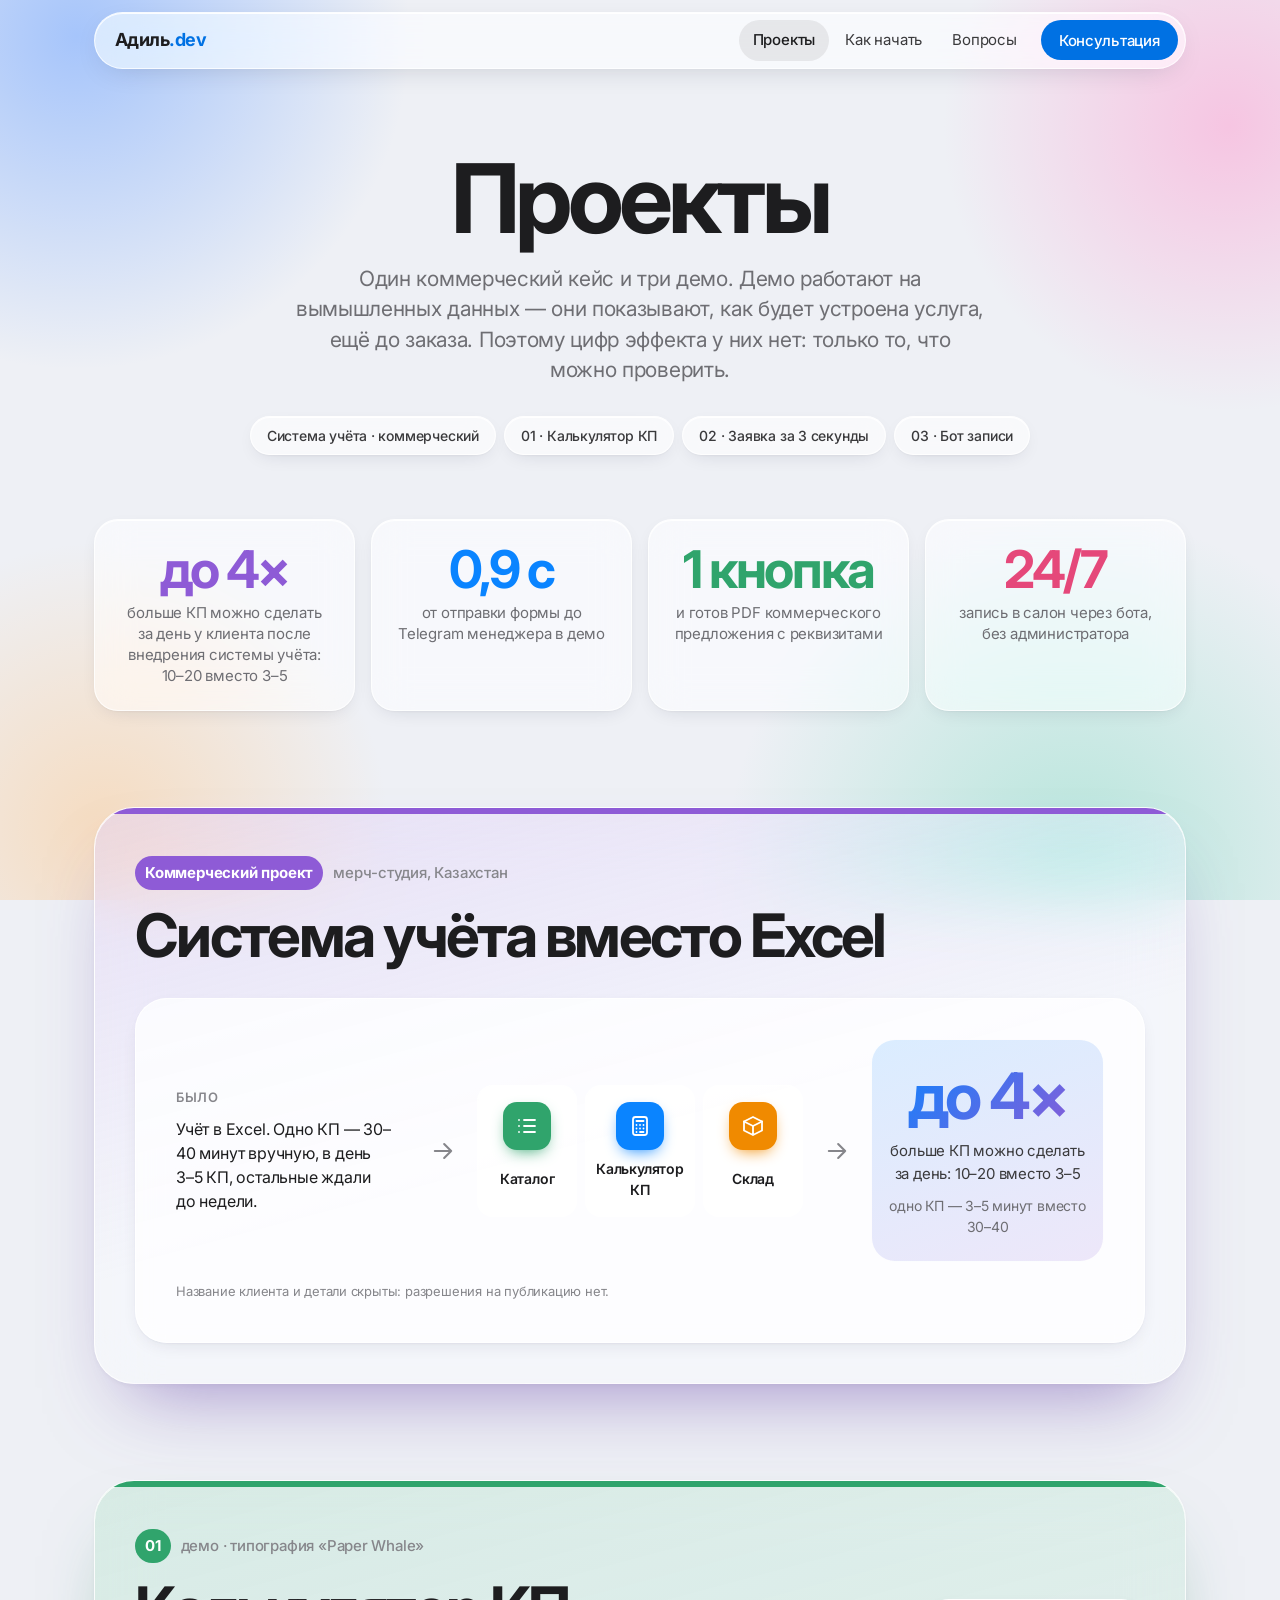
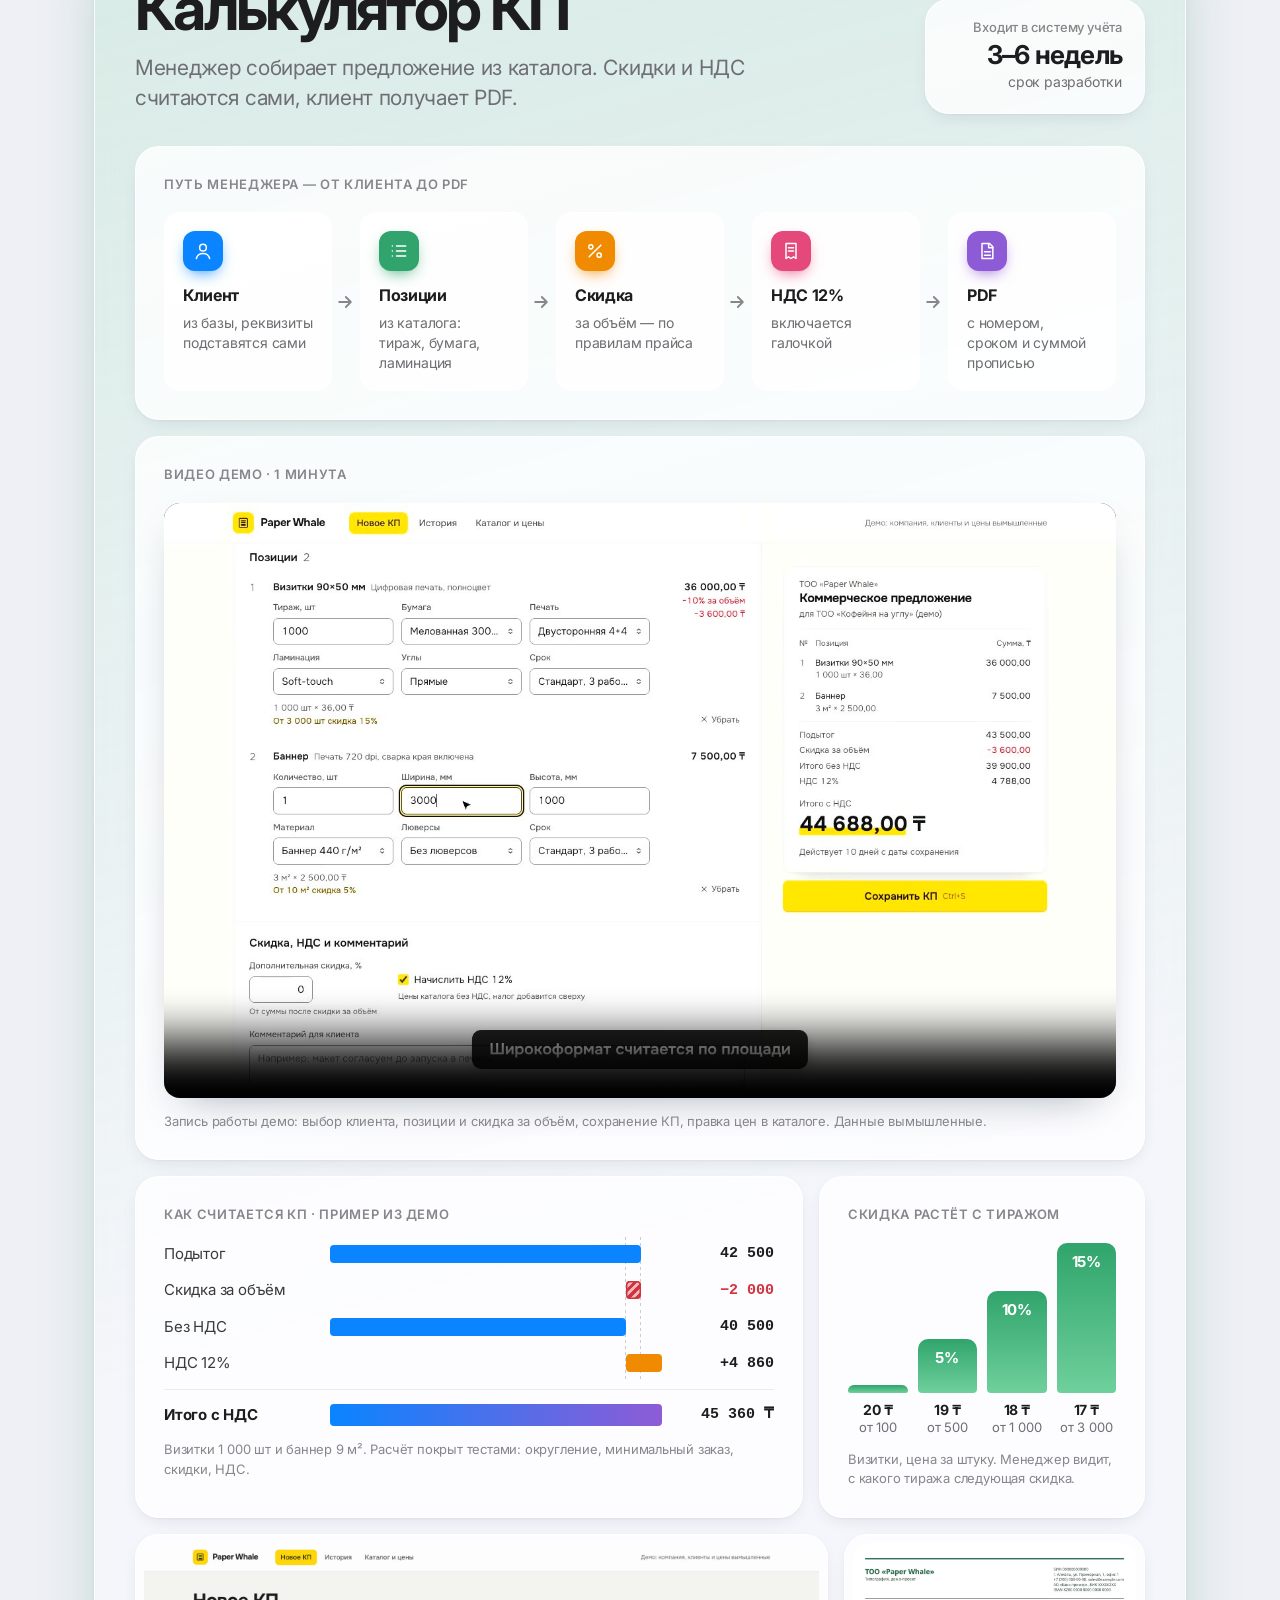
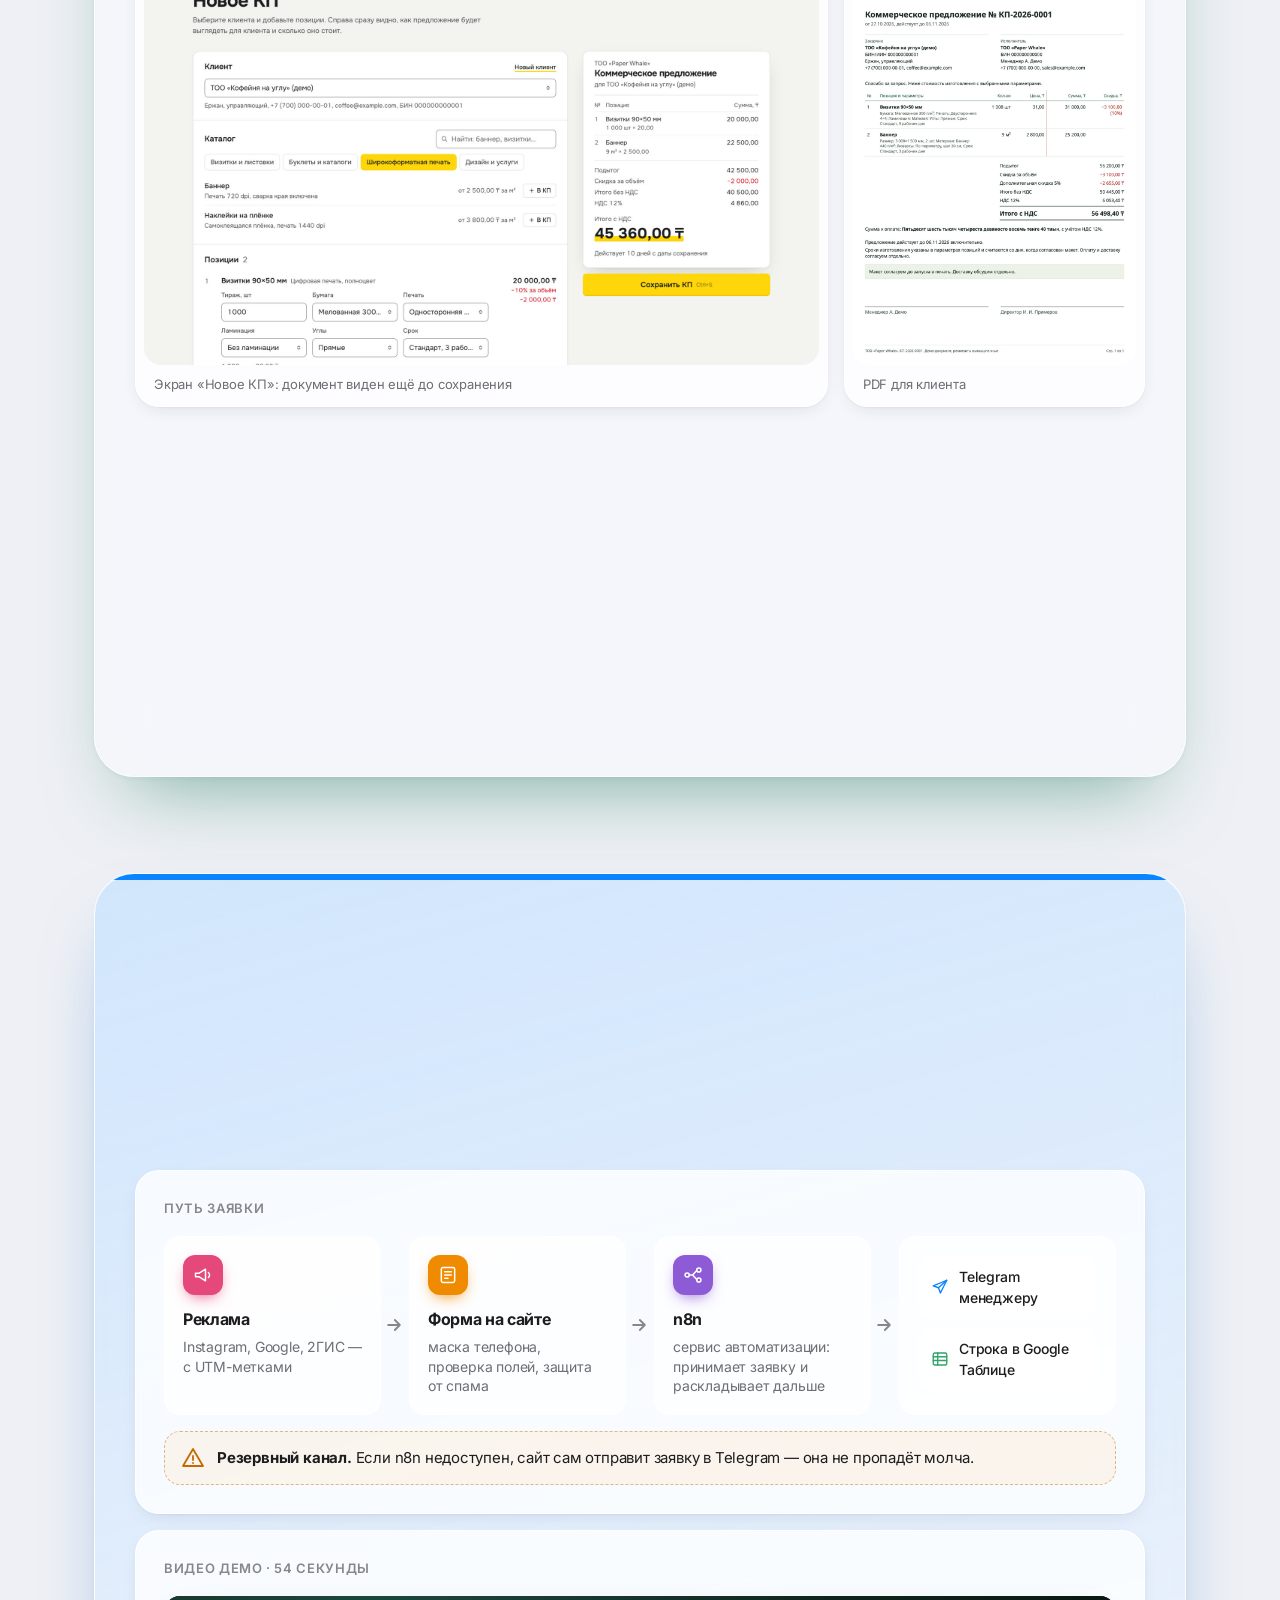
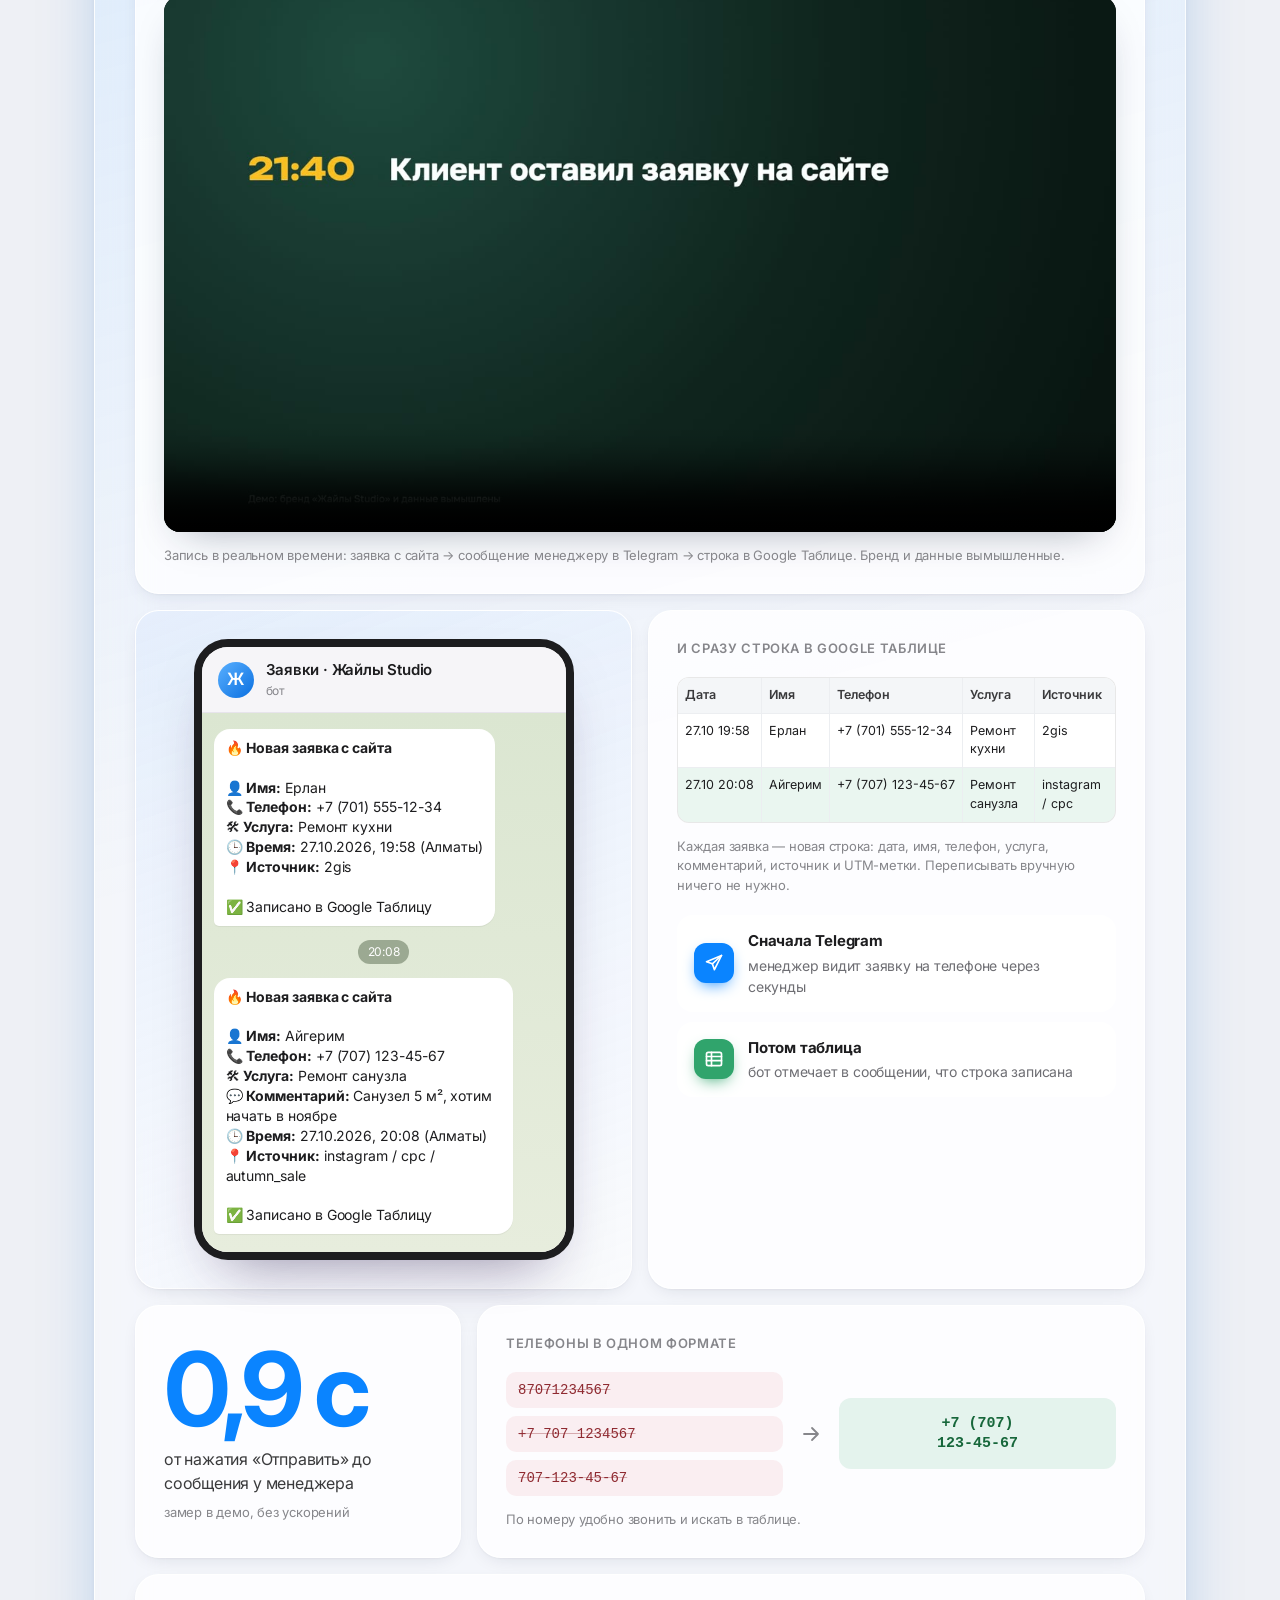
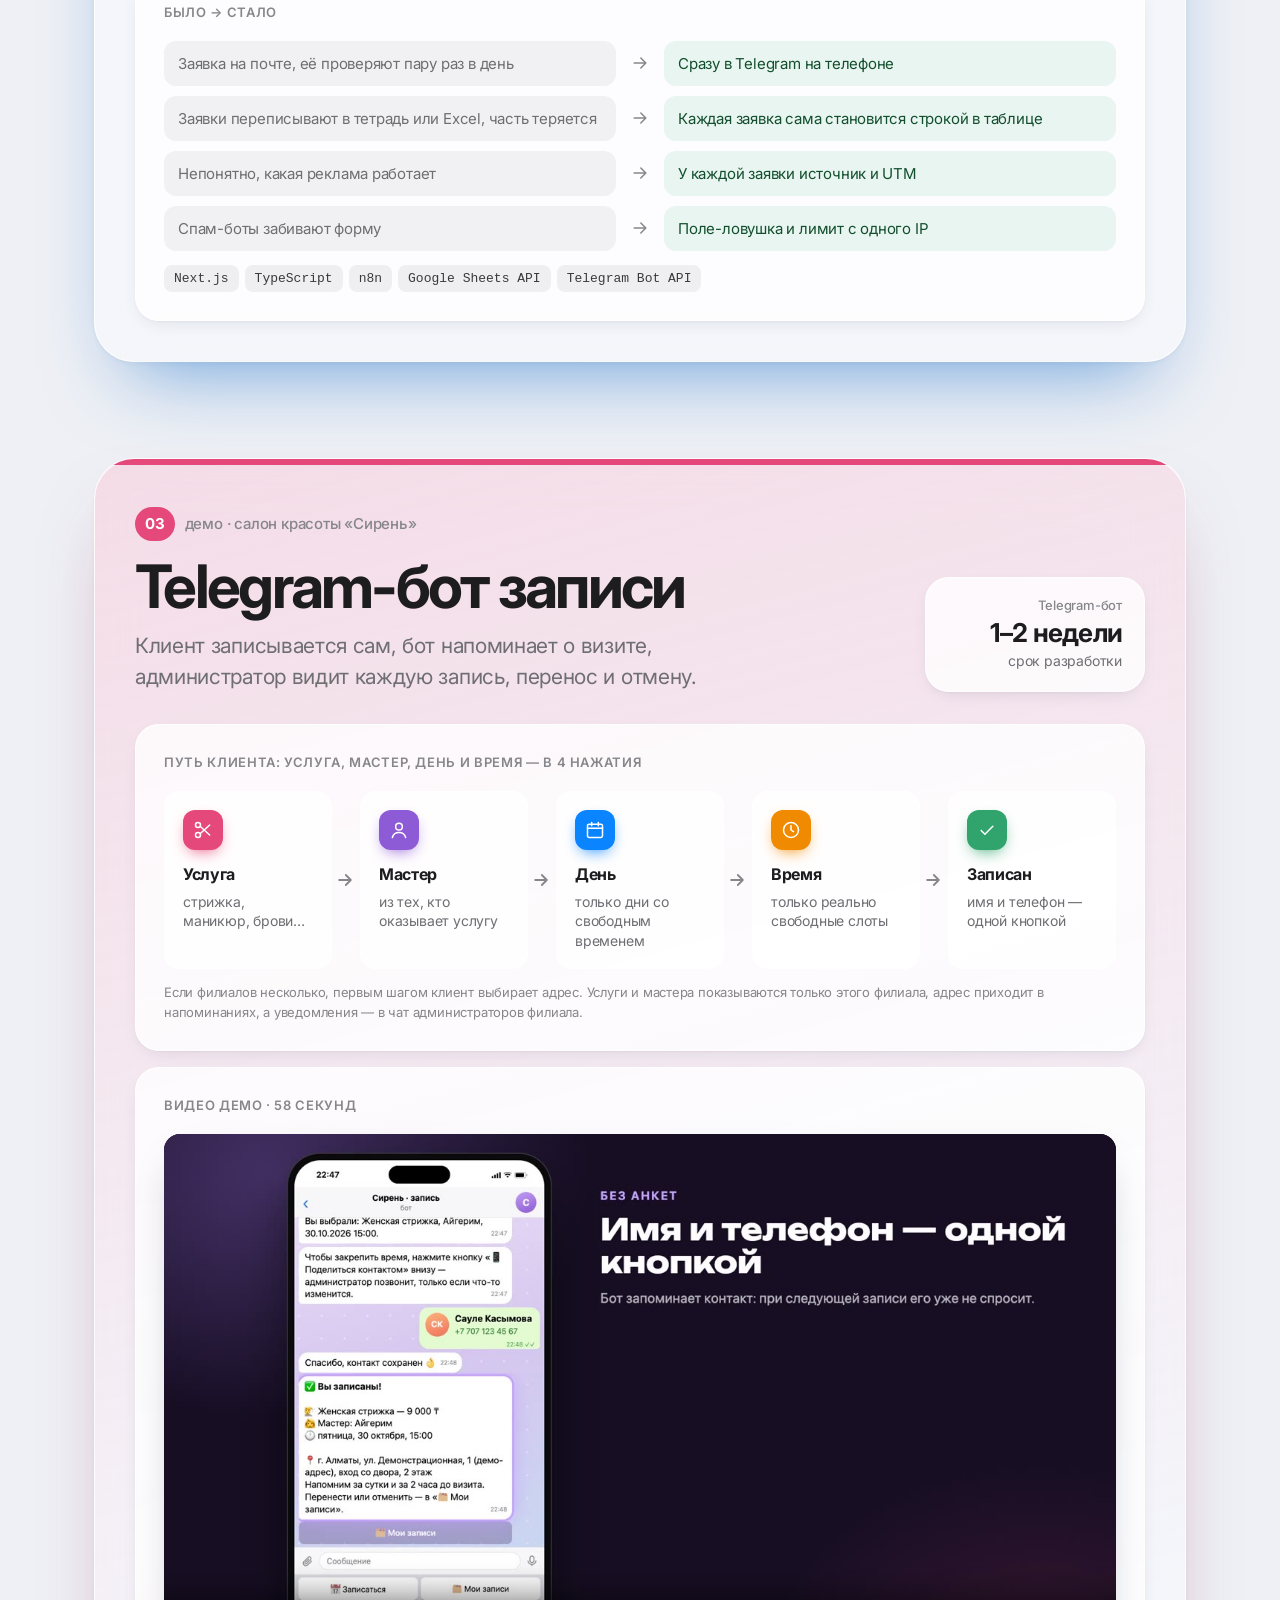
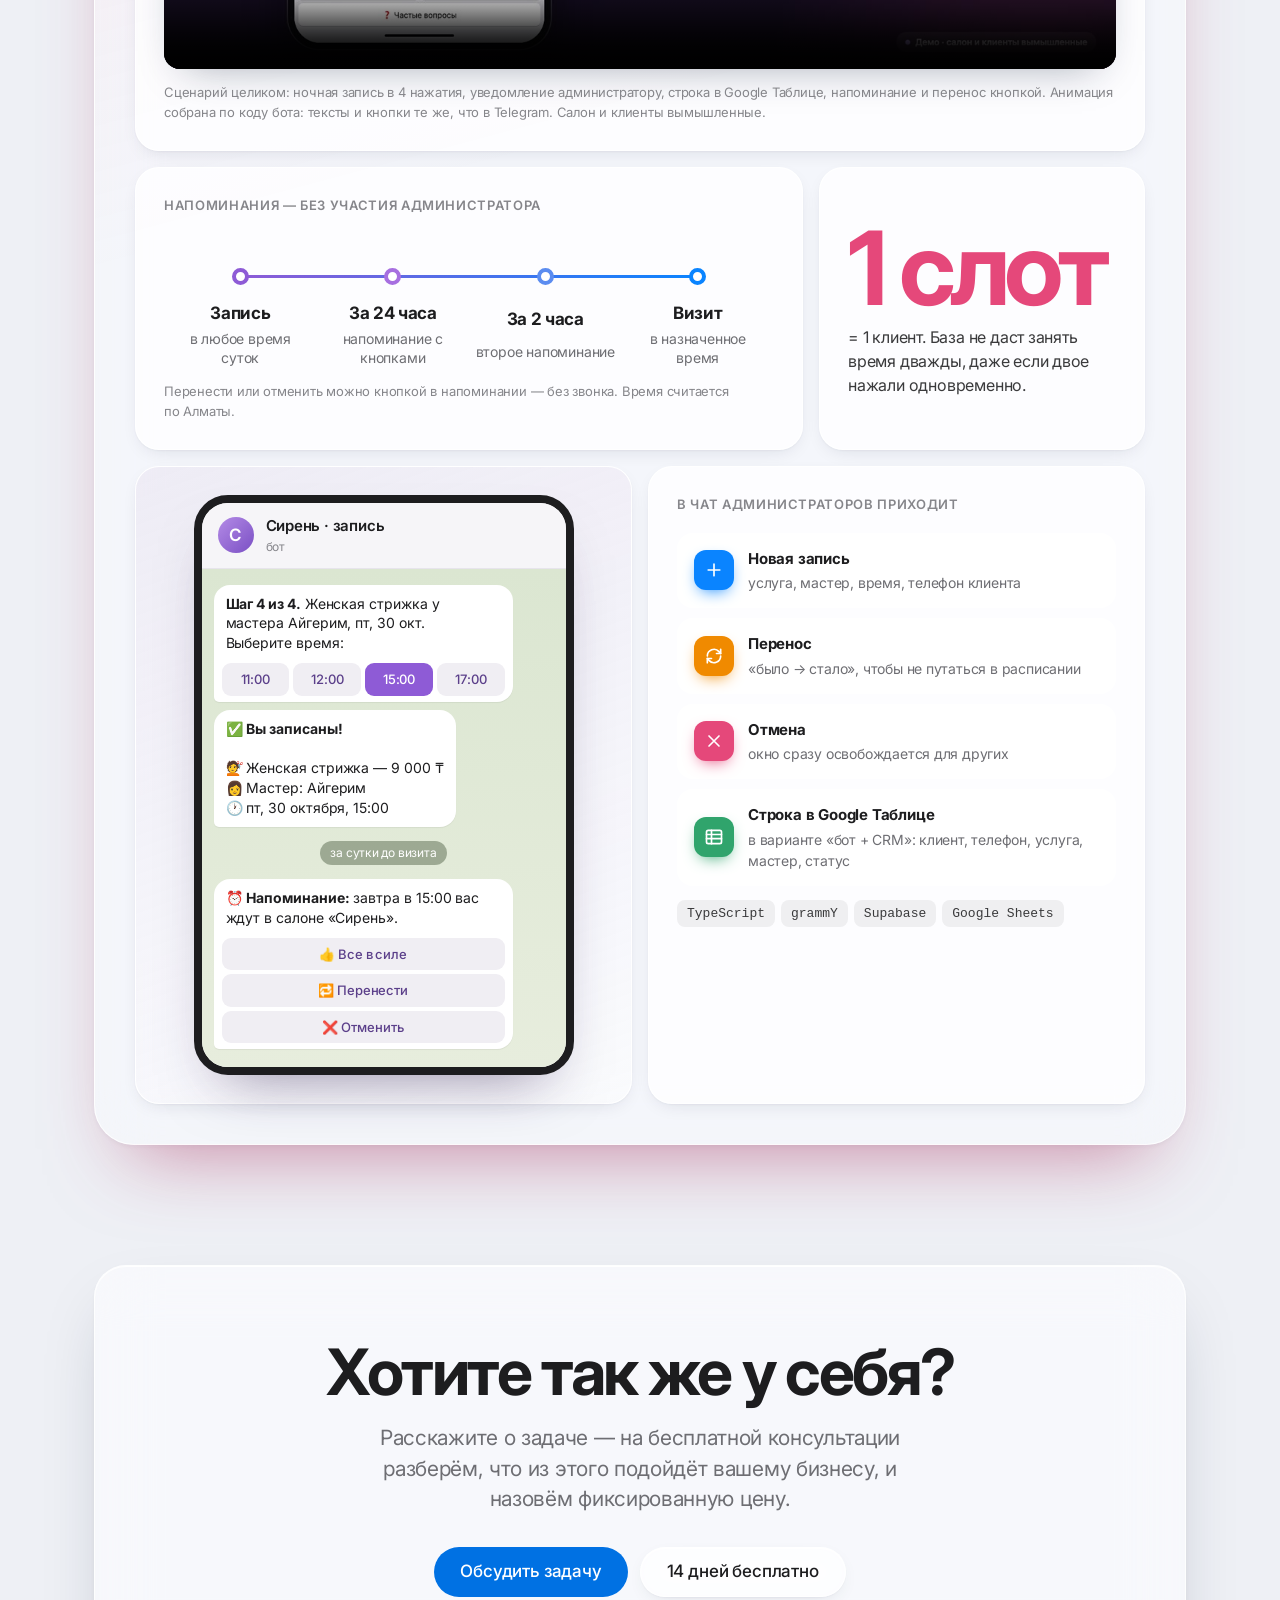
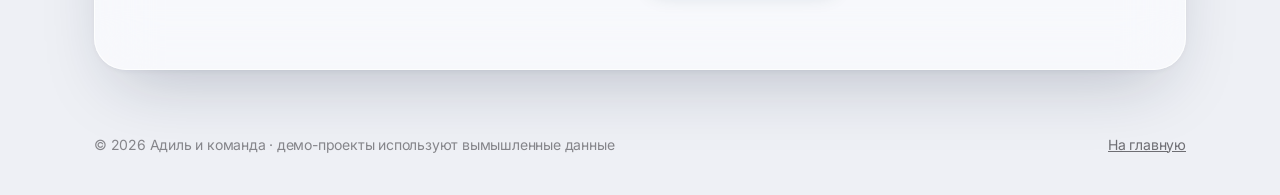
==== projects.html @ fcb26b7b "Refactor code structure for improved readability and maintainability" ====
<!doctype html>
<html lang="ru">
<head>
  <meta charset="utf-8">
  <meta name="viewport" content="width=device-width, initial-scale=1">
  <title>Проекты — Адиль и команда</title>
  <meta name="description" content="Калькулятор КП, автоматизация заявок и Telegram-бот записи: как устроены демо-проекты, в цифрах и схемах. Плюс коммерческий кейс: система учёта.">
  <meta property="og:title" content="Проекты Адиля и команды — в цифрах и схемах">
  <meta property="og:image" content="assets/kp-builder.jpg">
  <meta name="theme-color" content="#eef0f5">
  <link rel="preconnect" href="https://fonts.googleapis.com">
  <link rel="preconnect" href="https://fonts.gstatic.com" crossorigin>
  <link href="https://fonts.googleapis.com/css2?family=Inter:wght@400;500;600;700&display=swap" rel="stylesheet">
  <link rel="stylesheet" href="styles.css">
</head>
<body>
  <svg width="0" height="0" style="position:absolute" aria-hidden="true">
    <symbol id="i-table" viewBox="0 0 24 24"><rect x="3" y="4" width="18" height="16" rx="2"/><path d="M3 9h18M3 14h18M9 4v16"/></symbol>
    <symbol id="i-calc" viewBox="0 0 24 24"><rect x="5" y="3" width="14" height="18" rx="2.5"/><path d="M8.5 7h7M8.5 11h.01M12 11h.01M15.5 11h.01M8.5 14.5h.01M12 14.5h.01M15.5 14.5h.01M8.5 18h.01M12 18h3.5"/></symbol>
    <symbol id="i-box" viewBox="0 0 24 24"><path d="M3 7.5 12 3l9 4.5-9 4.5z"/><path d="M3 7.5v9L12 21l9-4.5v-9M12 12v9"/></symbol>
    <symbol id="i-user" viewBox="0 0 24 24"><circle cx="12" cy="8" r="4"/><path d="M4 21c1-4 4.5-6 8-6s7 2 8 6"/></symbol>
    <symbol id="i-list" viewBox="0 0 24 24"><path d="M9 6h11M9 12h11M9 18h11M4 6h.01M4 12h.01M4 18h.01"/></symbol>
    <symbol id="i-percent" viewBox="0 0 24 24"><path d="M19 5 5 19"/><circle cx="7" cy="7" r="2.5"/><circle cx="17" cy="17" r="2.5"/></symbol>
    <symbol id="i-receipt" viewBox="0 0 24 24"><path d="M6 3h12v18l-3-2-3 2-3-2-3 2z"/><path d="M9 8h6M9 12h6"/></symbol>
    <symbol id="i-doc" viewBox="0 0 24 24"><path d="M6 3h9l4 4v14H6z"/><path d="M14 3v5h5M9 13h7M9 17h7"/></symbol>
    <symbol id="i-megaphone" viewBox="0 0 24 24"><path d="M3 10v4h4l8 5V5L7 10z"/><path d="M18.5 9a4 4 0 0 1 0 6"/></symbol>
    <symbol id="i-form" viewBox="0 0 24 24"><rect x="4" y="3" width="16" height="18" rx="2"/><path d="M8 8h8M8 12h8M8 16h4"/></symbol>
    <symbol id="i-nodes" viewBox="0 0 24 24"><circle cx="5" cy="12" r="2.5"/><circle cx="19" cy="6" r="2.5"/><circle cx="19" cy="18" r="2.5"/><path d="M7.5 12h4l5-5.5M11.5 12l5 5.5"/></symbol>
    <symbol id="i-send" viewBox="0 0 24 24"><path d="M21 3 3 10.5l7 2.5 2.5 7z"/><path d="m21 3-11 10"/></symbol>
    <symbol id="i-scissors" viewBox="0 0 24 24"><circle cx="6" cy="6" r="3"/><circle cx="6" cy="18" r="3"/><path d="M8.5 7.5 20 18M8.5 16.5 20 6"/></symbol>
    <symbol id="i-cal" viewBox="0 0 24 24"><rect x="3" y="5" width="18" height="16" rx="2"/><path d="M3 10h18M8 3v4M16 3v4"/></symbol>
    <symbol id="i-clock" viewBox="0 0 24 24"><circle cx="12" cy="12" r="9"/><path d="M12 7v5l3 2"/></symbol>
    <symbol id="i-check" viewBox="0 0 24 24"><path d="m5 12.5 4.5 4.5L19 7.5"/></symbol>
    <symbol id="i-arrow" viewBox="0 0 24 24"><path d="M5 12h14M13 6l6 6-6 6"/></symbol>
    <symbol id="i-plus" viewBox="0 0 24 24"><path d="M12 5v14M5 12h14"/></symbol>
    <symbol id="i-x" viewBox="0 0 24 24"><path d="M6 6l12 12M18 6 6 18"/></symbol>
    <symbol id="i-repeat" viewBox="0 0 24 24"><path d="M4 12a8 8 0 0 1 14-5.3L20 9M20 12a8 8 0 0 1-14 5.3L4 15"/><path d="M20 4v5h-5M4 20v-5h5"/></symbol>
    <symbol id="i-warn" viewBox="0 0 24 24"><path d="M12 3 2 20h20z"/><path d="M12 10v4M12 17h.01"/></symbol>
  </svg>
  <div class="bg" aria-hidden="true"></div>
  <a class="skip" href="#main">К содержанию</a>

  <header class="nav">
    <a class="nav__logo" href="index.html">Адиль<span>.dev</span></a>
    <nav class="nav__links" aria-label="Разделы">
      <a class="nav__keep" href="projects.html" aria-current="page">Проекты</a>
      <a href="index.html#start">Как начать</a>
      <a href="index.html#faq">Вопросы</a>
    </nav>
    <a class="btn btn--sm" href="index.html#contacts">Консультация</a>
  </header>

  <main id="main">
    <section class="page-hero wrap">
      <h1>Проекты</h1>
      <p class="lead">Один коммерческий кейс и три демо. Демо работают на вымышленных данных — они показывают, как будет устроена услуга, ещё до заказа. Поэтому цифр эффекта у них нет: только то, что можно проверить.</p>
      <nav class="jump" aria-label="Проекты на странице">
        <a class="chip" href="#erp">Система учёта · коммерческий</a>
        <a class="chip" href="#kp">01 · Калькулятор КП</a>
        <a class="chip" href="#leads">02 · Заявка за 3 секунды</a>
        <a class="chip" href="#bot">03 · Бот записи</a>
      </nav>

      <div class="statband">
        <div class="stat glass glass--sm reveal"><b style="color:#8e5bd6">до 4×</b><span>больше КП можно сделать за день у клиента после внедрения системы учёта: 10–20 вместо 3–5</span></div>
        <div class="stat glass glass--sm reveal"><b style="color:#0a84ff">0,9 с</b><span>от отправки формы до Telegram менеджера в демо</span></div>
        <div class="stat glass glass--sm reveal"><b style="color:#30a46c">1 кнопка</b><span>и готов PDF коммерческого предложения с реквизитами</span></div>
        <div class="stat glass glass--sm reveal"><b style="color:#e5487a">24/7</b><span>запись в салон через бота, без администратора</span></div>
      </div>
    </section>

    <!-- ERP -->
    <section id="erp" class="proj wrap c-purple" aria-labelledby="erp-title">
      <div class="proj__box">
      <header class="proj__head reveal">
        <div>
          <p class="proj__num"><span>Коммерческий проект</span> <em>мерч-студия, Казахстан</em></p>
          <h2 id="erp-title">Система учёта вместо Excel</h2>
        </div>
      </header>
      <div class="erp glass reveal">
        <div class="erp__col">
          <h3>Было</h3>
          <p>Учёт в Excel. Одно КП — 30–40 минут вручную, в день 3–5 КП, остальные ждали до недели.</p>
        </div>
        <svg class="ic"><use href="#i-arrow"/></svg>
        <div class="erp__mods">
          <div class="tile"><span class="ic-badge c-green"><svg class="ic"><use href="#i-list"/></svg></span>Каталог</div>
          <div class="tile"><span class="ic-badge c-blue"><svg class="ic"><use href="#i-calc"/></svg></span>Калькулятор КП</div>
          <div class="tile"><span class="ic-badge c-orange"><svg class="ic"><use href="#i-box"/></svg></span>Склад</div>
        </div>
        <svg class="ic"><use href="#i-arrow"/></svg>
        <div class="metric"><b>до 4×</b><span>больше КП можно сделать за день: 10–20 вместо 3–5</span>
          <small class="metric__how">одно КП — 3–5 минут вместо 30–40</small>
        </div>
        <p class="erp__note">Название клиента и детали скрыты: разрешения на публикацию нет.</p>
      </div>
      </div>
    </section>

    <!-- 01 KP -->
    <section id="kp" class="proj wrap c-green" aria-labelledby="kp-title">
      <div class="proj__box">
      <header class="proj__head reveal">
        <div>
          <p class="proj__num"><span>01</span> <em>демо · типография «Paper Whale»</em></p>
          <h2 id="kp-title">Калькулятор КП</h2>
          <p class="lead">Менеджер собирает предложение из каталога. Скидки и НДС считаются сами, клиент получает PDF.</p>
        </div>
        <div class="proj__price glass glass--sm"><span>Входит в систему учёта</span><b>3–6 недель</b><small>срок разработки</small></div>
      </header>

      <div class="bento">
        <div class="cell cell--6 glass glass--sm reveal">
          <p class="cell__title">Путь менеджера — от клиента до PDF</p>
          <ol class="flow">
            <li class="tile"><span class="ic-badge c-blue"><svg class="ic"><use href="#i-user"/></svg></span><b>Клиент</b><span>из базы, реквизиты подставятся сами</span></li>
            <li class="tile"><span class="ic-badge c-green"><svg class="ic"><use href="#i-list"/></svg></span><b>Позиции</b><span>из каталога: тираж, бумага, ламинация</span></li>
            <li class="tile"><span class="ic-badge c-orange"><svg class="ic"><use href="#i-percent"/></svg></span><b>Скидка</b><span>за объём — по правилам прайса</span></li>
            <li class="tile"><span class="ic-badge c-pink"><svg class="ic"><use href="#i-receipt"/></svg></span><b>НДС 12%</b><span>включается галочкой</span></li>
            <li class="tile"><span class="ic-badge c-purple"><svg class="ic"><use href="#i-doc"/></svg></span><b>PDF</b><span>с номером, сроком и суммой прописью</span></li>
          </ol>
        </div>

        <div class="cell cell--6 glass glass--sm reveal">
          <p class="cell__title">Видео демо · 1 минута</p>
          <video class="demo-video" controls playsinline muted preload="none" poster="assets/kp-demo-poster.jpg" width="1440" height="900">
            <source src="assets/kp-demo.mp4" type="video/mp4">
          </video>
          <p class="cell__foot">Запись работы демо: выбор клиента, позиции и скидка за объём, сохранение КП, правка цен в каталоге. Данные вымышленные.</p>
        </div>

        <div class="cell cell--4 glass glass--sm reveal">
          <p class="cell__title">Как считается КП · пример из демо</p>
          <div class="wf grow">
            <div class="wf__row"><span>Подытог</span><div class="wf__track"><i style="--l:0;--w:93.7"></i></div><b>42 500</b></div>
            <div class="wf__row wf__row--neg"><span>Скидка за объём</span><div class="wf__track"><i style="--l:89.3;--w:4.4"></i></div><b>−2 000</b></div>
            <div class="wf__row"><span>Без НДС</span><div class="wf__track"><i style="--l:0;--w:89.3"></i></div><b>40 500</b></div>
            <div class="wf__row wf__row--add"><span>НДС 12%</span><div class="wf__track"><i style="--l:89.3;--w:10.7"></i></div><b>+4 860</b></div>
            <div class="wf__row wf__row--total"><span>Итого с НДС</span><div class="wf__track"><i style="--l:0;--w:100"></i></div><b>45 360 ₸</b></div>
          </div>
          <p class="cell__foot">Визитки 1 000 шт и баннер 9 м². Расчёт покрыт тестами: округление, минимальный заказ, скидки, НДС.</p>
        </div>

        <div class="cell cell--2 glass glass--sm reveal">
          <p class="cell__title">Скидка растёт с тиражом</p>
          <ol class="tiers grow">
            <li><span class="bar" style="--h:4"></span><small><b>20 ₸</b>от 100</small></li>
            <li><span class="bar" style="--h:36">5%</span><small><b>19 ₸</b>от 500</small></li>
            <li><span class="bar" style="--h:68">10%</span><small><b>18 ₸</b>от 1 000</small></li>
            <li><span class="bar" style="--h:100">15%</span><small><b>17 ₸</b>от 3 000</small></li>
          </ol>
          <p class="cell__foot">Визитки, цена за штуку. Менеджер видит, с какого тиража следующая скидка.</p>
        </div>

        <div class="cell cell--6 reveal" style="padding:0">
          <div class="shots">
            <figure class="shot glass glass--sm">
              <a href="assets/kp-builder.jpg" target="_blank" rel="noopener"><img src="assets/kp-builder.jpg" width="1800" height="1126" alt="Экран «Новое КП»: выбран клиент, добавлены визитки и баннер, справа превью предложения с итогом 45 360 ₸" loading="lazy"></a>
              <figcaption>Экран «Новое КП»: документ виден ещё до сохранения</figcaption>
            </figure>
            <figure class="shot shot--paper glass glass--sm">
              <a href="assets/kp-pdf.jpg" target="_blank" rel="noopener"><img src="assets/kp-pdf.jpg" width="1000" height="1414" alt="PDF коммерческого предложения КП-2026-0001" loading="lazy"></a>
              <figcaption>PDF для клиента</figcaption>
            </figure>
          </div>
        </div>

        <div class="cell cell--6 glass glass--sm reveal">
          <p class="cell__title">Было → стало</p>
          <ul class="ba">
            <li><p>Прайс в Excel, у каждого менеджера своя копия</p><svg class="ic"><use href="#i-arrow"/></svg><p>Один прайс: цены и скидки меняет руководитель</p></li>
            <li><p>КП собирают в Word из старого — с чужими реквизитами</p><svg class="ic"><use href="#i-arrow"/></svg><p>PDF с реквизитами и суммой прописью — одной кнопкой</p></li>
            <li><p>Не найти, что и почём предлагали месяц назад</p><svg class="ic"><use href="#i-arrow"/></svg><p>История КП с номерами; цены в сохранённых КП не меняются</p></li>
          </ul>
          <p class="cell__foot"><span class="tags"><span>Next.js</span><span>TypeScript</span><span>React PDF</span><span>Vitest</span></span></p>
        </div>
      </div>
      </div>
    </section>

    <!-- 02 Leads -->
    <section id="leads" class="proj wrap c-blue" aria-labelledby="leads-title">
      <div class="proj__box">
      <header class="proj__head reveal">
        <div>
          <p class="proj__num"><span>02</span> <em>демо · студия ремонта «Жайлы Studio»</em></p>
          <h2 id="leads-title">Заявка за 3 секунды</h2>
          <p class="lead">Заявка с сайта или рекламы сама приходит менеджеру в Telegram и записывается в Google Таблицу — с источником рекламы.</p>
        </div>
        <div class="proj__price glass glass--sm"><span>Автоматизация заявок</span><b>3–7 дней</b><small>срок разработки</small></div>
      </header>

      <div class="bento">
        <div class="cell cell--6 glass glass--sm reveal">
          <p class="cell__title">Путь заявки</p>
          <ol class="flow">
            <li class="tile"><span class="ic-badge c-pink"><svg class="ic"><use href="#i-megaphone"/></svg></span><b>Реклама</b><span>Instagram, Google, 2ГИС — с UTM-метками</span></li>
            <li class="tile"><span class="ic-badge c-orange"><svg class="ic"><use href="#i-form"/></svg></span><b>Форма на сайте</b><span>маска телефона, проверка полей, защита от спама</span></li>
            <li class="tile"><span class="ic-badge c-purple"><svg class="ic"><use href="#i-nodes"/></svg></span><b>n8n</b><span>сервис автоматизации: принимает заявку и раскладывает дальше</span></li>
            <li class="tile">
              <div class="flow__split">
                <span class="tile c-blue"><svg class="ic"><use href="#i-send"/></svg>Telegram менеджеру</span>
                <span class="tile c-green"><svg class="ic"><use href="#i-table"/></svg>Строка в Google Таблице</span>
              </div>
            </li>
          </ol>
          <p class="fallback"><svg class="ic"><use href="#i-warn"/></svg><span><b>Резервный канал.</b> Если n8n недоступен, сайт сам отправит заявку в Telegram — она не пропадёт молча.</span></p>
        </div>

        <div class="cell cell--6 glass glass--sm reveal">
          <p class="cell__title">Видео демо · 54 секунды</p>
          <video class="demo-video" controls playsinline muted preload="none" poster="assets/lead-demo-poster.jpg" width="1280" height="720">
            <source src="assets/lead-demo.mp4" type="video/mp4">
          </video>
          <p class="cell__foot">Запись в реальном времени: заявка с сайта → сообщение менеджеру в Telegram → строка в Google Таблице. Бренд и данные вымышленные.</p>
        </div>

        <div class="cell cell--3 glass glass--sm reveal" style="background:linear-gradient(160deg,rgba(225,236,252,.75),rgba(255,255,255,.5))" data-chat>
          <div class="phone" aria-label="Пример: заявки приходят менеджеру в Telegram">
            <div class="phone__top"><span class="phone__avatar phone__avatar--blue" aria-hidden="true">Ж</span><span><b>Заявки · Жайлы Studio</b><small>бот</small></span></div>
            <ol class="chat">
              <li class="msg msg--in">🔥 <b>Новая заявка с сайта</b><br><br>👤 <b>Имя:</b> Ерлан<br>📞 <b>Телефон:</b> <span class="nowrap">+7 (701) 555-12-34</span><br>🛠 <b>Услуга:</b> Ремонт кухни<br>🕒 <b>Время:</b> 27.10.2026, 19:58 (Алматы)<br>📍 <b>Источник:</b> 2gis<br><br>✅ Записано в Google Таблицу</li>
              <li class="chat__sep">20:08</li>
              <li class="msg msg--in">🔥 <b>Новая заявка с сайта</b><br><br>👤 <b>Имя:</b> Айгерим<br>📞 <b>Телефон:</b> <span class="nowrap">+7 (707) 123-45-67</span><br>🛠 <b>Услуга:</b> Ремонт санузла<br>💬 <b>Комментарий:</b> Санузел 5 м², хотим начать в ноябре<br>🕒 <b>Время:</b> 27.10.2026, 20:08 (Алматы)<br>📍 <b>Источник:</b> instagram / cpc / autumn_sale<br><br>✅ Записано в Google Таблицу</li>
            </ol>
          </div>
        </div>

        <div class="cell cell--3 glass glass--sm reveal">
          <p class="cell__title">И сразу строка в Google Таблице</p>
          <div class="sheet-wrap">
            <table class="sheet">
              <thead><tr><th>Дата</th><th>Имя</th><th>Телефон</th><th>Услуга</th><th>Источник</th></tr></thead>
              <tbody>
                <tr><td>27.10 19:58</td><td>Ерлан</td><td>+7 (701) 555-12-34</td><td>Ремонт кухни</td><td>2gis</td></tr>
                <tr class="is-new"><td>27.10 20:08</td><td>Айгерим</td><td>+7 (707) 123-45-67</td><td>Ремонт санузла</td><td>instagram / cpc</td></tr>
              </tbody>
            </table>
          </div>
          <p class="cell__foot">Каждая заявка — новая строка: дата, имя, телефон, услуга, комментарий, источник и UTM-метки. Переписывать вручную ничего не нужно.</p>
          <ul class="notes" style="margin-top:20px">
            <li class="tile"><span class="ic-badge c-blue"><svg class="ic"><use href="#i-send"/></svg></span><b>Сначала Telegram</b><small>менеджер видит заявку на телефоне через секунды</small></li>
            <li class="tile"><span class="ic-badge c-green"><svg class="ic"><use href="#i-table"/></svg></span><b>Потом таблица</b><small>бот отмечает в сообщении, что строка записана</small></li>
          </ul>
        </div>

        <div class="cell cell--2 glass glass--sm reveal c-blue">
          <div class="big"><b>0,9 с</b><span>от нажатия «Отправить» до сообщения у менеджера</span><small>замер в демо, без ускорений</small></div>
        </div>

        <div class="cell cell--4 glass glass--sm reveal">
          <p class="cell__title">Телефоны в одном формате</p>
          <div class="norm">
            <ul><li>87071234567</li><li>+7 707 1234567</li><li>707-123-45-67</li></ul>
            <svg class="ic"><use href="#i-arrow"/></svg>
            <p class="norm__out">+7 (707)<br>123-45-67</p>
          </div>
          <p class="cell__foot">По номеру удобно звонить и искать в таблице.</p>
        </div>

        <div class="cell cell--6 glass glass--sm reveal">
          <p class="cell__title">Было → стало</p>
          <ul class="ba">
            <li><p>Заявка на почте, её проверяют пару раз в день</p><svg class="ic"><use href="#i-arrow"/></svg><p>Сразу в Telegram на телефоне</p></li>
            <li><p>Заявки переписывают в тетрадь или Excel, часть теряется</p><svg class="ic"><use href="#i-arrow"/></svg><p>Каждая заявка сама становится строкой в таблице</p></li>
            <li><p>Непонятно, какая реклама работает</p><svg class="ic"><use href="#i-arrow"/></svg><p>У каждой заявки источник и UTM</p></li>
            <li><p>Спам-боты забивают форму</p><svg class="ic"><use href="#i-arrow"/></svg><p>Поле-ловушка и лимит с одного IP</p></li>
          </ul>
          <p class="cell__foot"><span class="tags"><span>Next.js</span><span>TypeScript</span><span>n8n</span><span>Google Sheets API</span><span>Telegram Bot API</span></span></p>
        </div>
      </div>
      </div>
    </section>

    <!-- 03 Bot -->
    <section id="bot" class="proj wrap c-pink" aria-labelledby="bot-title">
      <div class="proj__box">
      <header class="proj__head reveal">
        <div>
          <p class="proj__num"><span>03</span> <em>демо · салон красоты «Сирень»</em></p>
          <h2 id="bot-title">Telegram-бот записи</h2>
          <p class="lead">Клиент записывается сам, бот напоминает о визите, администратор видит каждую запись, перенос и отмену.</p>
        </div>
        <div class="proj__price glass glass--sm"><span>Telegram-бот</span><b>1–2 недели</b><small>срок разработки</small></div>
      </header>

      <div class="bento">
        <div class="cell cell--6 glass glass--sm reveal">
          <p class="cell__title">Путь клиента: услуга, мастер, день и время — в 4 нажатия</p>
          <ol class="flow">
            <li class="tile"><span class="ic-badge c-pink"><svg class="ic"><use href="#i-scissors"/></svg></span><b>Услуга</b><span>стрижка, маникюр, брови…</span></li>
            <li class="tile"><span class="ic-badge c-purple"><svg class="ic"><use href="#i-user"/></svg></span><b>Мастер</b><span>из тех, кто оказывает услугу</span></li>
            <li class="tile"><span class="ic-badge c-blue"><svg class="ic"><use href="#i-cal"/></svg></span><b>День</b><span>только дни со свободным временем</span></li>
            <li class="tile"><span class="ic-badge c-orange"><svg class="ic"><use href="#i-clock"/></svg></span><b>Время</b><span>только реально свободные слоты</span></li>
            <li class="tile"><span class="ic-badge c-green"><svg class="ic"><use href="#i-check"/></svg></span><b>Записан</b><span>имя и телефон — одной кнопкой</span></li>
          </ol>
          <p class="cell__foot">Если филиалов несколько, первым шагом клиент выбирает адрес. Услуги и мастера показываются только этого филиала, адрес приходит в напоминаниях, а уведомления — в чат администраторов филиала.</p>
        </div>

        <div class="cell cell--6 glass glass--sm reveal">
          <p class="cell__title">Видео демо · 58 секунд</p>
          <video class="demo-video" controls playsinline muted preload="none" poster="assets/booking-demo-poster.jpg" width="1920" height="1080">
            <source src="assets/booking-demo.mp4" type="video/mp4">
          </video>
          <p class="cell__foot">Сценарий целиком: ночная запись в 4 нажатия, уведомление администратору, строка в Google Таблице, напоминание и перенос кнопкой. Анимация собрана по коду бота: тексты и кнопки те же, что в Telegram. Салон и клиенты вымышленные.</p>
        </div>

        <div class="cell cell--4 glass glass--sm reveal">
          <p class="cell__title">Напоминания — без участия администратора</p>
          <ol class="tl">
            <li style="--c:#8e5bd6"><b>Запись</b><span>в любое время суток</span></li>
            <li style="--c:#a76fe0"><b>За 24 часа</b><span>напоминание с кнопками</span></li>
            <li style="--c:#5b8cf0"><b>За 2 часа</b><span>второе напоминание</span></li>
            <li style="--c:#0a84ff"><b>Визит</b><span>в назначенное время</span></li>
          </ol>
          <p class="cell__foot">Перенести или отменить можно кнопкой в напоминании — без звонка. Время считается по Алматы.</p>
        </div>

        <div class="cell cell--2 glass glass--sm reveal c-pink">
          <div class="big"><b>1&nbsp;слот</b><span>= 1 клиент. База не даст занять время дважды, даже если двое нажали одновременно.</span></div>
        </div>

        <div class="cell cell--3 glass glass--sm reveal" style="background:linear-gradient(160deg,rgba(236,232,243,.75),rgba(255,255,255,.5))" data-chat>
          <div class="phone" aria-label="Пример диалога клиента с ботом">
            <div class="phone__top"><span class="phone__avatar" aria-hidden="true">С</span><span><b>Сирень · запись</b><small>бот</small></span></div>
            <ol class="chat">
              <li class="msg msg--in"><b>Шаг 4 из 4.</b> Женская стрижка у мастера Айгерим, пт, 30 окт.<br>Выберите время:
                <span class="kb kb--grid"><span>11:00</span><span>12:00</span><span class="is-on">15:00</span><span>17:00</span></span>
              </li>
              <li class="msg msg--in">✅ <b>Вы записаны!</b><br><br>💇 Женская стрижка — 9 000 ₸<br>👩 Мастер: Айгерим<br>🕐 пт, 30 октября, 15:00</li>
              <li class="chat__sep">за сутки до визита</li>
              <li class="msg msg--in">⏰ <b>Напоминание:</b> завтра в 15:00 вас ждут в салоне «Сирень».
                <span class="kb"><span>👍 Все в силе</span><span>🔁 Перенести</span><span>❌ Отменить</span></span>
              </li>
            </ol>
          </div>
        </div>

        <div class="cell cell--3 glass glass--sm reveal">
          <p class="cell__title">В чат администраторов приходит</p>
          <ul class="notes">
            <li class="tile"><span class="ic-badge c-blue"><svg class="ic"><use href="#i-plus"/></svg></span><b>Новая запись</b><small>услуга, мастер, время, телефон клиента</small></li>
            <li class="tile"><span class="ic-badge c-orange"><svg class="ic"><use href="#i-repeat"/></svg></span><b>Перенос</b><small>«было → стало», чтобы не путаться в расписании</small></li>
            <li class="tile"><span class="ic-badge c-pink"><svg class="ic"><use href="#i-x"/></svg></span><b>Отмена</b><small>окно сразу освобождается для других</small></li>
            <li class="tile"><span class="ic-badge c-green"><svg class="ic"><use href="#i-table"/></svg></span><b>Строка в Google Таблице</b><small>в варианте «бот + CRM»: клиент, телефон, услуга, мастер, статус</small></li>
          </ul>
          <p class="cell__foot"><span class="tags"><span>TypeScript</span><span>grammY</span><span>Supabase</span><span>Google Sheets</span></span></p>
        </div>
      </div>
      </div>
    </section>

    <section class="section wrap">
      <div class="final glass reveal">
        <h2 class="h2">Хотите так же у себя?</h2>
        <p class="lead">Расскажите о задаче — на бесплатной консультации разберём, что из этого подойдёт вашему бизнесу, и назовём фиксированную цену.</p>
        <div class="final__cta">
          <a class="btn" href="index.html#contacts">Обсудить задачу</a>
          <a class="btn btn--glass" href="index.html#start">14 дней бесплатно</a>
        </div>
      </div>
    </section>
  </main>

  <footer class="footer wrap">
    <span>© <span data-year>2026</span> Адиль и команда · демо-проекты используют вымышленные данные</span>
    <a href="index.html">На главную</a>
  </footer>

  <script src="script.js" defer></script>
</body>
</html>
---- styles.css ----
:root {
  --ink: #1d1d1f;
  --ink-2: #3a3a3c;
  --muted: #6e6e73;
  --faint: #86868b;
  --blue: #0071e3;
  --blue-press: #0062c4;
  --green: #1a8a4a;
  --red: #d1343e;
  --orange: #c56a00;
  --purple: #7a4fc4;

  --glass: rgba(255, 255, 255, .56);
  --glass-line: rgba(255, 255, 255, .75);
  --tile: rgba(255, 255, 255, .72);
  --hair: rgba(29, 29, 31, .08);
  --shadow-sm: 0 1px 2px rgba(20, 30, 60, .04), 0 6px 20px -8px rgba(20, 30, 60, .14);
  --shadow-lg: 0 2px 4px rgba(20, 30, 60, .04), 0 30px 70px -24px rgba(20, 30, 60, .25);
  --hl: inset 0 1px 0 rgba(255, 255, 255, .9);

  --r-lg: 32px;
  --r-md: 24px;
  --r-sm: 16px;

  --font: -apple-system, BlinkMacSystemFont, "SF Pro Text", "Inter", "Segoe UI", Roboto, sans-serif;
  --display: -apple-system, BlinkMacSystemFont, "SF Pro Display", "Inter", "Segoe UI", Roboto, sans-serif;
  --mono: ui-monospace, "SF Mono", Menlo, Consolas, monospace;

  --gutter: 24px;
  --spring: cubic-bezier(.2, .8, .2, 1);
  color-scheme: light;
}

*, *::before, *::after { box-sizing: border-box; }
html { scroll-behavior: smooth; scroll-padding-top: 96px; -webkit-text-size-adjust: 100%; }
body {
  margin: 0;
  background: #eef0f5;
  color: var(--ink);
  font: 400 17px/1.5 var(--font);
  letter-spacing: -0.012em;
  -webkit-font-smoothing: antialiased;
  overflow-x: hidden;
}
img, video { display: block; max-width: 100%; height: auto; }
h1, h2, h3, h4 { margin: 0; font-family: var(--display); font-weight: 700; text-wrap: balance; }
p { margin: 0; text-wrap: pretty; }
a { color: inherit; }
ul, ol { margin: 0; padding: 0; list-style: none; }
:focus-visible { outline: 3px solid rgba(0, 113, 227, .55); outline-offset: 3px; border-radius: 8px; }

/* Background: soft colour fields the glass picks up */
.bg {
  position: fixed; inset: 0; z-index: -1; pointer-events: none;
  background:
    radial-gradient(42vmax 42vmax at 6% 4%, rgba(118, 168, 255, .60), transparent 62%),
    radial-gradient(36vmax 36vmax at 96% 14%, rgba(255, 150, 205, .48), transparent 62%),
    radial-gradient(44vmax 44vmax at 84% 96%, rgba(110, 215, 185, .44), transparent 62%),
    radial-gradient(36vmax 36vmax at 8% 92%, rgba(255, 196, 130, .46), transparent 62%),
    #eef0f5;
}
.orb { position: absolute; z-index: -1; border-radius: 50%; filter: blur(10px); pointer-events: none; }

.wrap { width: 100%; max-width: 1140px; margin-inline: auto; padding-inline: var(--gutter); }
.skip { position: absolute; left: -9999px; }
.skip:focus { left: 16px; top: 16px; z-index: 100; background: var(--ink); color: #fff; padding: 8px 14px; border-radius: 10px; }

/* Materials */
.glass {
  background: var(--glass);
  -webkit-backdrop-filter: blur(30px) saturate(180%);
  backdrop-filter: blur(30px) saturate(180%);
  border: 1px solid var(--glass-line);
  border-radius: var(--r-lg);
  box-shadow: var(--shadow-lg), var(--hl);
}
.glass--sm {
  -webkit-backdrop-filter: blur(18px) saturate(170%);
  backdrop-filter: blur(18px) saturate(170%);
  border-radius: var(--r-md);
  box-shadow: var(--shadow-sm), var(--hl);
}
.tile { background: var(--tile); border: 1px solid rgba(255, 255, 255, .95); border-radius: var(--r-sm); }

.ic { width: 24px; height: 24px; fill: none; stroke: currentColor; stroke-width: 1.8; stroke-linecap: round; stroke-linejoin: round; flex: none; }
.ic-badge { width: 48px; height: 48px; border-radius: 14px; display: grid; place-items: center; color: #fff; background: var(--c, var(--blue)); box-shadow: 0 6px 16px -6px var(--c, var(--blue)); }
.c-blue { --c: #0a84ff; } .c-green { --c: #30a46c; } .c-orange { --c: #f08a00; } .c-purple { --c: #8e5bd6; } .c-pink { --c: #e5487a; } .c-teal { --c: #12a3a3; }

/* Navigation */
.nav {
  position: fixed; top: 12px; left: 50%; transform: translateX(-50%); z-index: 50;
  width: min(1092px, calc(100% - 24px));
  display: flex; align-items: center; gap: 4px;
  padding: 7px 7px 7px 20px; border-radius: 999px;
  background: rgba(255, 255, 255, .58);
  -webkit-backdrop-filter: blur(24px) saturate(180%);
  backdrop-filter: blur(24px) saturate(180%);
  border: 1px solid var(--glass-line);
  box-shadow: 0 8px 30px -14px rgba(20, 30, 60, .25), var(--hl);
}
.nav__logo { font: 700 18px/1 var(--display); letter-spacing: -0.03em; text-decoration: none; margin-right: auto; }
.nav__logo span { color: var(--blue); }
.nav__links { display: flex; gap: 2px; margin-right: 6px; }
.nav__links a { padding: 9px 14px; border-radius: 999px; text-decoration: none; font-size: 15px; color: var(--ink-2); transition: background-color .2s; }
.nav__links a:hover { background: rgba(29, 29, 31, .06); }
.nav__links a[aria-current="page"] { background: rgba(29, 29, 31, .08); color: var(--ink); font-weight: 500; }

/* Buttons */
.btn {
  display: inline-flex; align-items: center; justify-content: center; gap: 8px;
  min-height: 50px; padding: 0 26px; border-radius: 999px; border: 0;
  background: var(--blue); color: #fff;
  font: 500 17px/1 var(--font); letter-spacing: -0.01em; text-decoration: none; cursor: pointer;
  transition: transform .12s ease-out, background-color .2s;
  -webkit-tap-highlight-color: transparent;
}
.btn:active { transform: scale(.97); }
.btn--sm { min-height: 40px; padding: 0 18px; font-size: 15px; }
.btn--glass {
  background: rgba(255, 255, 255, .6); color: var(--ink);
  border: 1px solid var(--glass-line); box-shadow: var(--shadow-sm), var(--hl);
  -webkit-backdrop-filter: blur(16px); backdrop-filter: blur(16px);
}
.btn .ic { width: 18px; height: 18px; }
@media (hover: hover) {
  .btn:hover { background: var(--blue-press); }
  .btn--glass:hover { background: rgba(255, 255, 255, .85); }
}
.link { color: var(--blue); text-decoration: none; font-weight: 500; display: inline-flex; align-items: center; gap: 4px; }
.link:hover { text-decoration: underline; }
.link .ic { width: 16px; height: 16px; }

/* Sections */
.section { position: relative; padding-block: 120px 0; }
.section-head { text-align: center; max-width: 760px; margin: 0 auto 56px; }
.eyebrow { font-weight: 600; font-size: 17px; color: var(--c, var(--blue)); margin-bottom: 10px; letter-spacing: -0.01em; }
.section-head h2, .h2 { font-size: clamp(36px, 5.6vw, 64px); line-height: 1.05; letter-spacing: -0.04em; }
.lead { margin-top: 18px; font-size: clamp(18px, 2vw, 21px); line-height: 1.45; color: var(--muted); letter-spacing: -0.015em; }

.chip {
  display: inline-flex; align-items: center; gap: 8px;
  padding: 8px 16px; border-radius: 999px; font-size: 14px; font-weight: 500; color: var(--ink-2);
  background: rgba(255, 255, 255, .6); border: 1px solid var(--glass-line);
  -webkit-backdrop-filter: blur(14px); backdrop-filter: blur(14px);
  box-shadow: var(--shadow-sm), var(--hl); text-decoration: none;
}
.chip i { width: 8px; height: 8px; border-radius: 50%; background: #30a46c; box-shadow: 0 0 0 4px rgba(48, 164, 108, .18); }
.tags { display: flex; flex-wrap: wrap; gap: 6px; }
.tags span { font: 500 13px/1 var(--mono); letter-spacing: 0; padding: 7px 10px; border-radius: 8px; background: rgba(29, 29, 31, .06); color: var(--ink-2); }

/* ===== Landing ===== */
.hero { padding-top: 150px; text-align: center; position: relative; }
.hero h1 { margin-top: 28px; font-size: clamp(40px, 7vw, 88px); line-height: 1; letter-spacing: -0.05em; }
.hero h1 span { background: linear-gradient(90deg, #0a84ff, #8e5bd6 55%, #e5487a); -webkit-background-clip: text; background-clip: text; color: transparent; }
.hero__lead { max-width: 680px; margin: 26px auto 0; font-size: clamp(18px, 2.2vw, 22px); line-height: 1.45; color: var(--muted); letter-spacing: -0.015em; }
.hero__cta { display: flex; flex-wrap: wrap; justify-content: center; gap: 12px; margin-top: 36px; }
.hero__note { margin-top: 16px; font-size: 14px; color: var(--faint); }

.stage { position: relative; margin: 72px auto 0; max-width: 1000px; padding: 0 40px; }
.stage__shot { padding: 10px; border-radius: 28px; }
.stage__shot img { border-radius: 20px; }
.float { position: absolute; padding: 14px 16px; border-radius: 20px; text-align: left; font-size: 14px; line-height: 1.45; max-width: 290px; }
.float b { font-weight: 600; }
.float small { display: block; margin-bottom: 6px; color: var(--faint); font-size: 12px; font-weight: 500; letter-spacing: 0; }
.float--lead { right: -8px; top: 18%; }
.float--remind { left: -8px; bottom: 12%; }
.stage__caption { margin-top: 18px; font-size: 13px; color: var(--faint); }

/* Pains */
.pains { display: grid; grid-template-columns: repeat(2, 1fr); gap: 20px; }
.pain { padding: 30px; display: grid; grid-template-columns: auto 1fr; gap: 6px 20px; align-items: start; }
.pain .ic-badge { grid-row: span 3; }
.pain h3 { font-size: 22px; letter-spacing: -0.025em; line-height: 1.2; }
.pain p { color: var(--muted); }
.pain .pain__fix { margin-top: 8px; color: var(--ink); font-weight: 500; display: flex; gap: 8px; }
.pain .pain__fix .ic { width: 20px; height: 20px; color: var(--green); margin-top: 2px; }

/* Proof */
.proof { padding: 48px; display: grid; grid-template-columns: 1.3fr 1fr; gap: 48px; align-items: center; }
.proof h3 { font-size: clamp(28px, 3.6vw, 40px); letter-spacing: -0.035em; line-height: 1.1; }
.proof__note { margin-top: 10px; font-size: 14px; color: var(--faint); }
.proof__steps { margin-top: 28px; display: grid; gap: 14px; }
.proof__steps li { display: grid; grid-template-columns: 76px 1fr; gap: 16px; }
.proof__steps b { font-size: 13px; font-weight: 600; color: var(--faint); text-transform: uppercase; letter-spacing: .04em; padding-top: 3px; }
.metric { text-align: center; padding: 40px 24px; border-radius: var(--r-md); background: linear-gradient(160deg, rgba(10, 132, 255, .14), rgba(142, 91, 214, .14)); border: 1px solid rgba(255, 255, 255, .9); }
.metric b { display: block; font: 700 clamp(64px, 9vw, 112px)/1 var(--display); letter-spacing: -0.05em; background: linear-gradient(135deg, #0a84ff, #8e5bd6); -webkit-background-clip: text; background-clip: text; color: transparent; }
.metric span { display: block; margin-top: 12px; font-size: 17px; color: var(--ink-2); }
.metric__how { display: block; margin-top: 10px; font-size: 14px; color: var(--muted); }

/* Offers */
.offers { display: grid; grid-template-columns: repeat(3, 1fr); gap: 20px; }
.offer { padding: 32px 28px 28px; display: flex; flex-direction: column; gap: 14px; }
.offer h3 { font-size: 26px; letter-spacing: -0.03em; line-height: 1.15; margin-top: 8px; }
.offer > p { color: var(--muted); }
.offer ul { display: grid; gap: 8px; margin-top: 4px; }
.offer li { display: flex; gap: 8px; font-size: 16px; }
.offer li .ic { width: 18px; height: 18px; color: var(--green); margin-top: 3px; }
.offer__foot { margin-top: auto; padding-top: 18px; border-top: 1px solid var(--hair); display: flex; justify-content: space-between; align-items: baseline; gap: 12px; flex-wrap: wrap; }
.offer__price b { display: block; font: 700 24px/1.1 var(--display); letter-spacing: -0.03em; }
.offer__price span { font-size: 14px; color: var(--muted); }
.offer__note { font-size: 14px; color: var(--muted); }
.offer--main { background: linear-gradient(160deg, rgba(255, 255, 255, .78), rgba(255, 255, 255, .5)); }
.offer--wide { grid-column: 1 / -1; }
.offer--wide ul { grid-template-columns: 1fr 1fr; gap: 10px 28px; }
.offer__badge { align-self: flex-start; font-size: 13px; font-weight: 600; color: #fff; background: var(--ink); padding: 5px 10px; border-radius: 999px; }
.more { margin-top: 24px; text-align: center; color: var(--muted); }
.integrations { margin-top: 40px; text-align: center; }
.integrations p { font-weight: 600; letter-spacing: -0.01em; }
.integrations__list { display: flex; flex-wrap: wrap; justify-content: center; gap: 8px; margin-top: 14px; }

/* About */
.about { padding: 40px; display: grid; grid-template-columns: 160px 1fr; gap: 40px; align-items: center; max-width: 880px; margin-inline: auto; }
.about__photo { width: 160px; height: 160px; border-radius: 50%; object-fit: cover; display: grid; place-items: center; font: 700 64px/1 var(--display); color: #fff; background: linear-gradient(135deg, #0a84ff, #8e5bd6); box-shadow: var(--shadow-sm); }
.about h3 { font-size: clamp(26px, 3vw, 32px); letter-spacing: -0.03em; }
.about__role { margin-top: 4px; color: var(--muted); }
.about__body > p + p { margin-top: 14px; color: var(--ink-2); }
.about__facts { display: grid; gap: 8px; margin-top: 22px; padding-top: 18px; border-top: 1px solid var(--hair); }
.about__facts li { display: flex; gap: 10px; align-items: center; font-size: 16px; }
.about__facts .ic { width: 18px; height: 18px; color: var(--green); }

/* Placeholders to fill before publishing (see README) */
[data-todo] { outline: 2px dashed #f08a00; outline-offset: 3px; border-radius: 4px; }

/* Trust */
.trust { display: grid; grid-template-columns: repeat(3, 1fr); gap: 20px; }
.trust li { padding: 28px; display: grid; gap: 10px; align-content: start; }
.trust h3 { font-size: 20px; letter-spacing: -0.02em; margin-top: 8px; }
.trust p { color: var(--muted); font-size: 16px; }

/* Start: free trial and case price */
.start { display: grid; grid-template-columns: 1.35fr 1fr; gap: 20px; }

/* Steps */
.steps { display: grid; grid-template-columns: repeat(6, 1fr); gap: 12px; counter-reset: s; }
.steps li { counter-increment: s; padding: 22px 18px; display: grid; gap: 8px; align-content: start; }
.steps li::before { content: counter(s); width: 32px; height: 32px; border-radius: 50%; display: grid; place-items: center; font-weight: 600; font-size: 15px; color: #fff; background: var(--ink); }
.steps b { font-size: 17px; letter-spacing: -0.02em; line-height: 1.25; }
.steps span { font-size: 14px; color: var(--muted); line-height: 1.45; }

/* FAQ */
.faq { max-width: 820px; margin: 0 auto; display: grid; gap: 12px; }
.faq details { padding: 0 28px; }
.faq summary { list-style: none; cursor: pointer; padding: 22px 0; display: flex; justify-content: space-between; gap: 16px; font-weight: 600; font-size: 18px; letter-spacing: -0.02em; }
.faq summary::-webkit-details-marker { display: none; }
.faq summary::after { content: "+"; font-weight: 400; font-size: 26px; line-height: .8; color: var(--muted); transition: transform .3s var(--spring); }
.faq details[open] summary::after { transform: rotate(45deg); }
.faq details p { padding-bottom: 24px; color: var(--ink-2); max-width: 680px; }

/* Final CTA */
.final { padding: 72px 40px; text-align: center; position: relative; overflow: hidden; }
.final .h2 { max-width: 760px; margin: 0 auto; }
.final .lead { max-width: 600px; margin-inline: auto; }
.final__cta { display: flex; flex-wrap: wrap; justify-content: center; gap: 12px; margin-top: 32px; }

.footer { display: flex; flex-wrap: wrap; justify-content: space-between; gap: 8px 24px; padding-block: 64px 40px; font-size: 14px; color: var(--faint); }
.footer a { color: var(--muted); }

/* ===== Projects page ===== */
.page-hero { padding-top: 150px; text-align: center; }
.page-hero h1 { font-size: clamp(48px, 8vw, 96px); line-height: 1; letter-spacing: -0.05em; }
.page-hero .lead { max-width: 700px; margin-inline: auto; }
.jump { display: flex; flex-wrap: wrap; justify-content: center; gap: 8px; margin-top: 30px; }

.statband { display: grid; grid-template-columns: repeat(4, 1fr); gap: 16px; margin-top: 64px; }
.stat { padding: 24px; display: grid; gap: 6px; align-content: start; }
.stat b { font: 700 clamp(36px, 4.4vw, 52px)/1 var(--display); letter-spacing: -0.045em; }
.stat span { font-size: 15px; color: var(--muted); line-height: 1.4; }

.proj { position: relative; padding-top: 96px; }
/* Each project is its own tinted surface; cards inside are solid so glass never stacks on glass */
.proj__box {
  position: relative; padding: 48px 40px 40px; border-radius: 40px; overflow: hidden;
  background:
    linear-gradient(165deg, color-mix(in srgb, var(--c) 16%, rgba(255, 255, 255, .55)), rgba(255, 255, 255, .38) 55%);
  -webkit-backdrop-filter: blur(30px) saturate(170%);
  backdrop-filter: blur(30px) saturate(170%);
  border: 1px solid rgba(255, 255, 255, .8);
  box-shadow: 0 2px 4px rgba(20, 30, 60, .04), 0 40px 80px -36px color-mix(in srgb, var(--c) 45%, rgba(20, 30, 60, .3)), var(--hl);
}
.proj__box::before { content: ""; position: absolute; top: 0; left: 0; right: 0; height: 6px; background: var(--c); }
.proj__box .glass { background: rgba(255, 255, 255, .78); -webkit-backdrop-filter: none; backdrop-filter: none; box-shadow: var(--shadow-sm); border-color: rgba(255, 255, 255, .95); }
.proj__box .proj__head { margin-bottom: 32px; }
.proj__num span { display: inline-grid; place-items: center; min-width: 34px; height: 34px; padding: 0 10px; border-radius: 999px; background: var(--c); color: #fff; font-size: 15px; font-weight: 700; }
.proj__head { display: grid; grid-template-columns: 1fr auto; gap: 16px 40px; align-items: end; margin-bottom: 28px; }
.proj__num { font: 600 15px/1 var(--font); color: var(--c, var(--blue)); margin-bottom: 14px; display: flex; gap: 10px; align-items: center; }
.proj__num em { font-style: normal; color: var(--faint); font-weight: 500; }
.proj__head h2 { font-size: clamp(36px, 5.4vw, 60px); line-height: 1.04; letter-spacing: -0.045em; }
.proj__head .lead { max-width: 640px; margin-top: 14px; }
.proj__price { padding: 18px 22px; text-align: right; min-width: 220px; }
.proj__price span { display: block; font-size: 13px; color: var(--faint); font-weight: 500; }
.proj__price b { display: block; font: 700 26px/1.15 var(--display); letter-spacing: -0.03em; margin-top: 2px; }
.proj__price small { font-size: 14px; color: var(--muted); }

.bento { display: grid; grid-template-columns: repeat(6, 1fr); gap: 16px; }
.cell { padding: 28px; min-width: 0; }
.cell--6 { grid-column: span 6; } .cell--4 { grid-column: span 4; } .cell--3 { grid-column: span 3; } .cell--2 { grid-column: span 2; }
.cell__title { font-size: 13px; font-weight: 600; text-transform: uppercase; letter-spacing: .05em; color: var(--faint); margin-bottom: 18px; }
.cell__foot { margin-top: 14px; font-size: 13px; color: var(--faint); }

/* Flow diagram */
.flow { display: grid; grid-auto-flow: column; grid-auto-columns: 1fr; gap: 28px; }
.flow > li { position: relative; padding: 18px; display: grid; gap: 6px; align-content: start; }
.flow > li:not(:last-child)::after {
  content: ""; position: absolute; top: 50%; right: -24px; width: 20px; height: 20px; transform: translateY(-50%);
  background: no-repeat center / 20px url("data:image/svg+xml,%3Csvg xmlns='http://www.w3.org/2000/svg' viewBox='0 0 24 24' fill='none' stroke='%2386868b' stroke-width='2.2' stroke-linecap='round' stroke-linejoin='round'%3E%3Cpath d='M5 12h14M13 6l6 6-6 6'/%3E%3C/svg%3E");
}
.flow .ic-badge { width: 40px; height: 40px; border-radius: 12px; }
.flow .ic-badge .ic { width: 20px; height: 20px; }
.flow b { font-size: 16px; letter-spacing: -0.02em; margin-top: 6px; }
.flow > li > span:not(.ic-badge) { font-size: 14px; color: var(--muted); line-height: 1.4; }
.flow__split { display: grid; gap: 8px; }
.flow__split .tile { padding: 10px 12px; display: flex; gap: 10px; align-items: center; font-size: 14px; font-weight: 500; }
.flow__split .tile .ic { width: 18px; height: 18px; color: var(--c); }
.fallback { margin-top: 16px; padding: 14px 16px; border-radius: var(--r-sm); border: 1.5px dashed rgba(197, 106, 0, .45); background: rgba(255, 196, 130, .14); display: flex; gap: 12px; align-items: center; font-size: 15px; }
.fallback .ic { color: var(--orange); }

/* Waterfall */
.wf { display: grid; gap: 14px; }
.wf__row { display: grid; grid-template-columns: 150px 1fr 96px; gap: 16px; align-items: center; font-size: 15px; }
.wf__row > span { color: var(--ink-2); }
.wf__row > b { text-align: right; font: 600 15px/1 var(--mono); letter-spacing: 0; white-space: nowrap; }
/* Waterfall: bars float without tracks; dashed guides mark where each step starts and ends */
.wf__track { position: relative; height: 18px; }
.wf__track::before {
  content: ""; position: absolute; inset: -8px 0; pointer-events: none;
  background:
    linear-gradient(90deg, transparent calc(89.3% - 1px), rgba(29, 29, 31, .22) calc(89.3% - 1px), rgba(29, 29, 31, .22) 89.3%, transparent 89.3%),
    linear-gradient(90deg, transparent calc(93.7% - 1px), rgba(29, 29, 31, .22) calc(93.7% - 1px), rgba(29, 29, 31, .22) 93.7%, transparent 93.7%);
  -webkit-mask: repeating-linear-gradient(180deg, #000 0 3px, transparent 3px 6px);
  mask: repeating-linear-gradient(180deg, #000 0 3px, transparent 3px 6px);
}
.wf__track i { position: absolute; top: 0; bottom: 0; left: calc(var(--l) * 1%); width: calc(var(--w) * 1%); border-radius: 4px; background: #0a84ff; transform-origin: left; }
.wf__row--neg i { min-width: 10px; background: repeating-linear-gradient(135deg, var(--red) 0 3px, rgba(209, 52, 62, .35) 3px 6px); box-shadow: inset 0 0 0 1.5px var(--red); }
.wf__row--neg b { color: var(--red); }
.wf__row--add i { background: #f08a00; }
.wf__row--total { padding-top: 14px; border-top: 1px solid var(--hair); }
.wf__row--total .wf__track::before { display: none; }
.wf__row--total i { top: -2px; bottom: -2px; }
.wf__row--total > span, .wf__row--total > b { font-weight: 700; color: var(--ink); }
.wf__row--total i { background: linear-gradient(90deg, #0a84ff, #8e5bd6); }

/* Tiers */
.tiers { display: grid; grid-template-columns: repeat(4, 1fr); gap: 10px; align-items: end; }
.tiers li { display: flex; flex-direction: column; justify-content: flex-end; gap: 8px; text-align: center; }
.tiers .bar { height: calc(var(--h) * 1.5px); min-height: 6px; border-radius: 10px 10px 4px 4px; background: linear-gradient(180deg, #30a46c, #6fd09c); transform-origin: bottom; display: grid; place-items: start center; padding-top: 8px; color: #fff; font-weight: 700; font-size: 15px; }
.tiers small { font-size: 13px; color: var(--muted); line-height: 1.3; }
.tiers small b { display: block; color: var(--ink); font-size: 14px; }

/* Big number */
.big { display: grid; gap: 8px; align-content: center; height: 100%; }
.big b { font: 700 clamp(64px, 8vw, 104px)/.95 var(--display); letter-spacing: -0.055em; color: var(--c, var(--ink)); }
.big span { font-size: 16px; color: var(--ink-2); }
.big small { font-size: 13px; color: var(--faint); }

/* Normalize phones */
.norm { display: grid; grid-template-columns: 1fr auto 1fr; gap: 16px; align-items: center; }
.norm ul { display: grid; gap: 8px; }
.norm li { font: 500 14px/1 var(--mono); letter-spacing: 0; padding: 11px 12px; border-radius: 10px; background: rgba(209, 52, 62, .07); color: #8f2a31; text-decoration: line-through; text-decoration-color: rgba(143, 42, 49, .35); }
.norm__out { font: 600 15px/1.3 var(--mono); letter-spacing: 0; padding: 16px 14px; border-radius: 12px; background: rgba(48, 164, 108, .12); color: #17673b; text-align: center; }
.norm > .ic { color: var(--faint); }

/* Telegram card */
.tg { background: #fff; border-radius: 18px 18px 18px 6px; padding: 14px 16px; font-size: 15px; line-height: 1.55; box-shadow: var(--shadow-sm); max-width: 420px; }
.tg b { font-weight: 600; }
.tg__ok { margin-top: 8px; color: var(--green); font-weight: 500; }
.tg-bg { background: linear-gradient(160deg, #cfe3c4, #e5eed8); border-radius: var(--r-sm); padding: 20px; }

/* Timeline */
.tl { position: relative; display: grid; grid-template-columns: repeat(4, 1fr); padding-top: 34px; }
.tl::before { content: ""; position: absolute; top: 41px; left: 12.5%; right: 12.5%; height: 3px; border-radius: 2px; background: linear-gradient(90deg, #8e5bd6, #0a84ff); }
.tl li { position: relative; text-align: center; display: grid; gap: 4px; justify-items: center; padding-inline: 6px; }
.tl li::before { content: ""; width: 17px; height: 17px; border-radius: 50%; background: #fff; border: 4px solid var(--c, #8e5bd6); margin-bottom: 12px; position: relative; }
.tl b { font-size: 17px; letter-spacing: -0.02em; }
.tl span { font-size: 14px; color: var(--muted); line-height: 1.35; }

/* Notification types */
.notes { display: grid; gap: 10px; }
.notes li { padding: 14px 16px; display: grid; grid-template-columns: auto 1fr; gap: 2px 12px; align-items: center; }
.notes li { gap: 2px 14px; }
.notes .ic-badge { grid-row: span 2; width: 40px; height: 40px; border-radius: 12px; }
.notes .ic-badge .ic { width: 20px; height: 20px; stroke-width: 2; }
.notes b { font-size: 15px; }
.notes small { font-size: 14px; color: var(--muted); }

/* Before / after */
.ba { display: grid; gap: 10px; }
.ba li { display: grid; grid-template-columns: 1fr auto 1fr; gap: 14px; align-items: center; }
.ba p { padding: 12px 14px; border-radius: 12px; font-size: 15px; line-height: 1.4; }
.ba p:first-child { background: rgba(29, 29, 31, .05); color: var(--muted); }
.ba p:last-child { background: rgba(48, 164, 108, .1); color: #134f2e; }
.ba .ic { color: var(--faint); width: 20px; height: 20px; }
.ba__head { font-size: 13px; font-weight: 600; text-transform: uppercase; letter-spacing: .05em; color: var(--faint); }
.ba__head span { padding-inline: 14px; }

/* Screenshots */
.shots { display: grid; grid-template-columns: 2.3fr 1fr; gap: 16px; }
.shot { padding: 8px; border-radius: 24px; display: flex; flex-direction: column; }
.shot a { display: block; cursor: zoom-in; border-radius: 17px; overflow: hidden; flex: 1; min-height: 0; }
.shot img { width: 100%; height: 100%; object-fit: cover; object-position: top; }
.shot figcaption { padding: 10px 10px 4px; font-size: 13px; color: var(--muted); }
figure { margin: 0; }
.demo-video { width: 100%; height: auto; border-radius: 16px; background: #111; box-shadow: 0 16px 40px -20px rgba(20, 30, 60, .4); }
.video { padding: 8px; border-radius: 26px; }
.video video { width: 100%; aspect-ratio: 16 / 9; border-radius: 19px; background: #111; }
.video figcaption { padding: 10px 10px 4px; font-size: 13px; color: var(--muted); }

/* Phone chat mock */
.phone { background: #fff; border-radius: 34px; overflow: hidden; border: 8px solid #1d1d1f; box-shadow: 0 30px 60px -30px rgba(40, 20, 70, .5); max-width: 380px; margin-inline: auto; }
.phone__top { display: flex; align-items: center; gap: 12px; padding: 12px 16px; background: rgba(246, 245, 248, .95); border-bottom: 1px solid #e7e4ec; }
.phone__top b { display: block; font-size: 15px; font-weight: 600; }
.phone__top small { display: block; font-size: 12px; color: var(--faint); }
.phone__avatar { width: 36px; height: 36px; border-radius: 50%; display: grid; place-items: center; background: linear-gradient(135deg, #b48be6, #7a4fc4); color: #fff; font-weight: 600; }
.nowrap { white-space: nowrap; }
.phone__avatar--blue { background: linear-gradient(135deg, #5ab0ff, #0a6fe0); }
.sheet-wrap { overflow-x: auto; border-radius: 12px; border: 1px solid rgba(29, 29, 31, .1); background: #fff; }
.sheet { width: 100%; border-collapse: collapse; font-size: 12.5px; letter-spacing: 0; }
.sheet th, .sheet td { padding: 8px 7px; text-align: left; vertical-align: top; border-bottom: 1px solid #eceef1; border-right: 1px solid #eceef1; }
.sheet td:nth-child(1), .sheet td:nth-child(3) { white-space: nowrap; }
.sheet th:last-child, .sheet td:last-child { border-right: 0; }
.sheet tbody tr:last-child td { border-bottom: 0; }
.sheet th { background: #f4f6f8; font-weight: 600; color: var(--ink-2); }
.sheet tr.is-new td { background: rgba(48, 164, 108, .1); }
.chat { display: flex; flex-direction: column; gap: 8px; padding: 16px 12px 18px; background: linear-gradient(180deg, #dbe6d1, #e7eddd); }
.msg { max-width: 88%; padding: 9px 12px; border-radius: 16px; font-size: 14px; line-height: 1.42; box-shadow: 0 1px 1px rgba(0, 0, 0, .06); letter-spacing: -0.005em; }
.msg--in { align-self: flex-start; background: #fff; border-bottom-left-radius: 5px; }
.msg--out { align-self: flex-end; background: #e2f7cb; border-bottom-right-radius: 5px; }
.kb { display: grid; gap: 4px; margin: 10px -4px -3px; }
.kb span { display: block; text-align: center; padding: 7px 8px; border-radius: 9px; background: #f0eef3; color: #5b3f8a; font-size: 13px; font-weight: 500; }
.kb--grid { grid-template-columns: repeat(4, 1fr); }
.kb span.is-on { background: #8e5bd6; color: #fff; }
.chat__sep { align-self: center; font-size: 12px; color: #fff; background: rgba(60, 80, 50, .42); padding: 3px 10px; border-radius: 999px; margin: 6px 0; }

.erp { padding: 40px; display: grid; grid-template-columns: 1fr auto 1.4fr auto 1fr; gap: 20px; align-items: center; }
.erp__col { display: grid; gap: 10px; }
.erp__col h3 { font-size: 13px; font-weight: 600; text-transform: uppercase; letter-spacing: .05em; color: var(--faint); }
.erp__col p { font-size: 16px; }
.erp__mods { display: grid; grid-template-columns: repeat(3, 1fr); gap: 8px; }
.erp__mods .tile { padding: 16px 10px; text-align: center; display: grid; gap: 8px; justify-items: center; font-size: 14px; font-weight: 600; }
.erp > .ic { color: var(--faint); width: 28px; height: 28px; }
.erp .metric { padding: 24px 16px; }
.erp .metric b { font-size: clamp(48px, 5vw, 64px); }
.erp .metric span { font-size: 15px; }
.erp__note { grid-column: 1 / -1; font-size: 13px; color: var(--faint); }

/* Reveal: surfaces materialise rather than just fade */
.js .reveal { opacity: 0; transform: translateY(28px) scale(.985); filter: blur(8px); transition: opacity .9s var(--spring), transform .9s var(--spring), filter .9s var(--spring); }
.js .reveal.is-in { opacity: 1; transform: none; filter: none; }
.js .grow i, .js .grow .bar { transform: scaleX(0); transition: transform 1.1s var(--spring) .2s; }
.js .tiers.grow .bar { transform: scaleY(0); }
.js .grow.is-in i { transform: none; }
.js .tiers.grow.is-in .bar { transform: none; }
.js [data-chat] .chat > li { opacity: 0; transform: translateY(8px); transition: opacity .4s var(--spring), transform .4s var(--spring); }
.js [data-chat].is-in .chat > li { opacity: 1; transform: none; }

/* Responsive */
@media (max-width: 1000px) {
  .steps { grid-template-columns: repeat(3, 1fr); }
  .offers, .start { grid-template-columns: 1fr; max-width: 620px; margin-inline: auto; }
  .offer--wide ul { grid-template-columns: 1fr; }
  .proof { grid-template-columns: 1fr; padding: 36px; }
  .bento { grid-template-columns: 1fr 1fr; }
  .cell--6, .cell--4 { grid-column: span 2; }
  .cell--3, .cell--2 { grid-column: span 1; }
  .flow { grid-auto-flow: row; grid-auto-columns: auto; gap: 26px; }
  .flow > li:not(:last-child)::after { top: auto; bottom: -24px; right: 50%; transform: translateX(50%) rotate(90deg); }
  .erp { grid-template-columns: 1fr; text-align: center; }
  .erp > .ic { justify-self: center; transform: rotate(90deg); }
  .float--lead { right: -4px; }
  .float--remind { left: -4px; }
}

@media (max-width: 720px) {
  :root { --gutter: 16px; }
  body { font-size: 16px; }
  .nav { padding-left: 16px; }
  .nav__links a:not(.nav__keep) { display: none; }
  .hero, .page-hero { padding-top: 112px; }
  .hero { padding-top: 96px; }
  .hero h1 { margin-top: 20px; font-size: 38px; }
  .hero__lead { margin-top: 18px; font-size: 17px; }
  .hero__cta { margin-top: 24px; gap: 10px; }
  .section { padding-top: 88px; }
  .section-head { margin-bottom: 36px; }
  .hero__cta .btn, .final__cta .btn { flex: 1 1 100%; }
  .stage { padding: 0; margin-top: 28px; }
  .about { grid-template-columns: 1fr; gap: 20px; padding: 28px 22px; text-align: center; justify-items: center; }
  .about__photo { width: 112px; height: 112px; font-size: 44px; }
  .about__body { width: 100%; }
  .about__facts { text-align: left; }
  .about__facts li { align-items: flex-start; }
  .about__facts .ic { margin-top: 3px; }
  .float { position: relative; inset: auto; max-width: none; margin-top: 12px; }
  .pains, .trust { grid-template-columns: 1fr; }
  .pain { padding: 24px; grid-template-columns: 1fr; }
  .pain .ic-badge { grid-row: auto; margin-bottom: 8px; }
  .proof { padding: 24px; gap: 28px; }
  .proof__steps li { grid-template-columns: 1fr; gap: 2px; }
  .offer { padding: 26px 22px 22px; }
  .steps { grid-template-columns: 1fr 1fr; }
  .faq details { padding: 0 20px; }
  .faq summary { font-size: 17px; }
  .final { padding: 48px 22px; }
  .statband { grid-template-columns: 1fr 1fr; gap: 12px; margin-top: 44px; }
  .stat { padding: 18px; }
  .stat b { font-size: 32px; }
  .flow { gap: 22px; }
  .flow > li { grid-template-columns: auto 1fr; gap: 2px 14px; align-items: center; padding: 14px; }
  .flow > li > .ic-badge { grid-row: span 2; }
  .flow b { margin-top: 0; }
  .flow > li:not(:last-child)::after { bottom: -21px; }
  .proj { padding-top: 56px; padding-inline: 8px; }
  .proj__box { padding: 32px 14px 14px; border-radius: 30px; }
  .proj__box .proj__head { padding-inline: 6px; margin-bottom: 22px; }
  .proj__head { grid-template-columns: 1fr; }
  .proj__price { text-align: left; }
  .bento { grid-template-columns: 1fr; gap: 12px; }
  .cell--6, .cell--4, .cell--3, .cell--2 { grid-column: auto; }
  .cell { padding: 22px 18px; }
  .wf__row { grid-template-columns: 1fr 88px; gap: 6px 12px; }
  .wf__track { grid-column: 1 / -1; grid-row: 2; }
  .norm { grid-template-columns: 1fr; }
  .norm > .ic { justify-self: center; transform: rotate(90deg); }
  .tl { grid-template-columns: 1fr; padding-top: 0; gap: 18px; }
  .tl::before { top: 8px; bottom: 8px; left: 8px; right: auto; width: 3px; height: auto; background: linear-gradient(180deg, #8e5bd6, #0a84ff); }
  .tl li { grid-template-columns: auto 1fr; text-align: left; justify-items: start; gap: 2px 14px; padding: 0; }
  .tl li::before { grid-row: span 2; margin: 0; }
  .ba li { grid-template-columns: 1fr; gap: 4px; }
  .ba .ic { justify-self: center; transform: rotate(90deg); }
  .ba__head { display: none; }
  .shots { grid-template-columns: 1fr; }
  .shot--paper a { max-height: 420px; }
  .erp { padding: 24px 18px; }
  .erp__mods { grid-template-columns: 1fr 1fr 1fr; }
  .tiers .bar { height: calc(var(--h) * 1.2px); }
}

@media (prefers-reduced-motion: reduce) {
  html { scroll-behavior: auto; }
  .js .reveal, .js .grow i, .js .grow .bar, .js [data-chat] .chat > li { opacity: 1; transform: none; filter: none; transition: none; }
  .btn { transition: none; }
}
@media (prefers-reduced-transparency: reduce) {
  .glass, .nav, .chip, .btn--glass { background: rgba(255, 255, 255, .96); -webkit-backdrop-filter: none; backdrop-filter: none; }
}
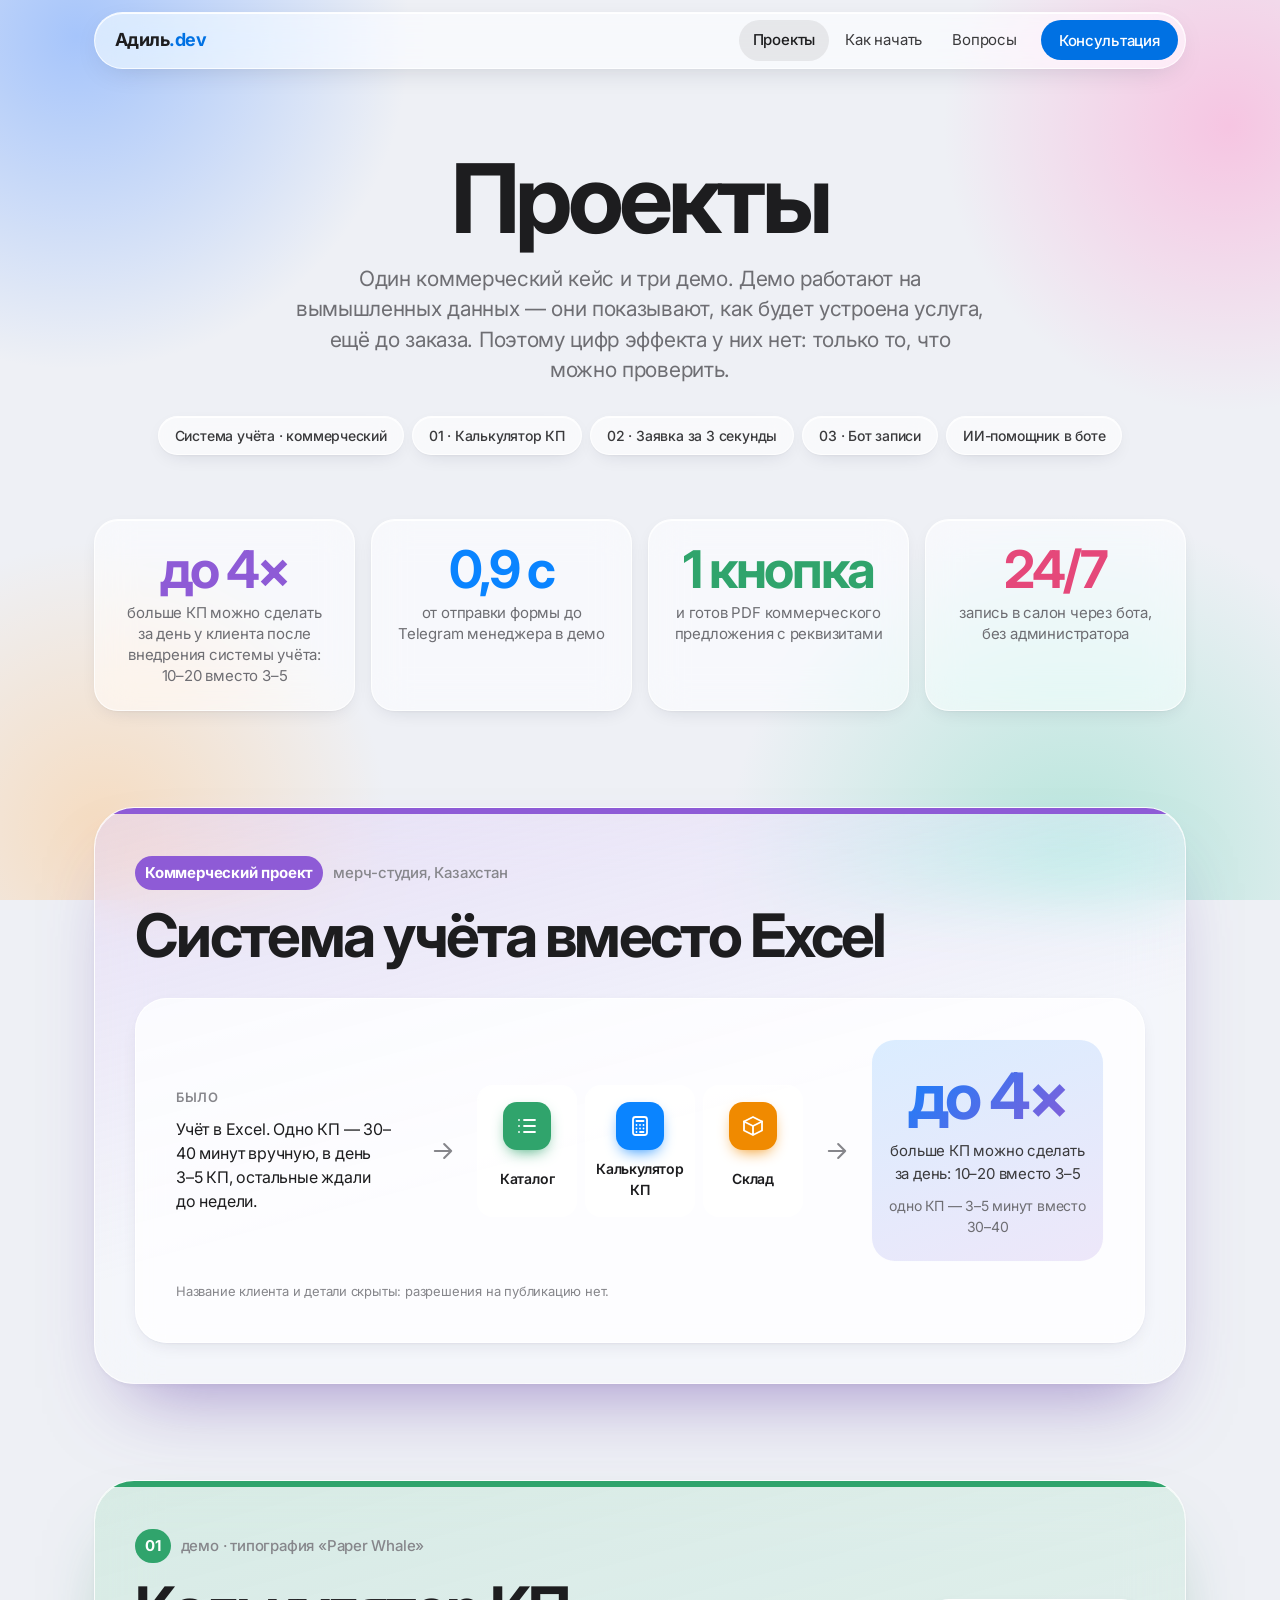
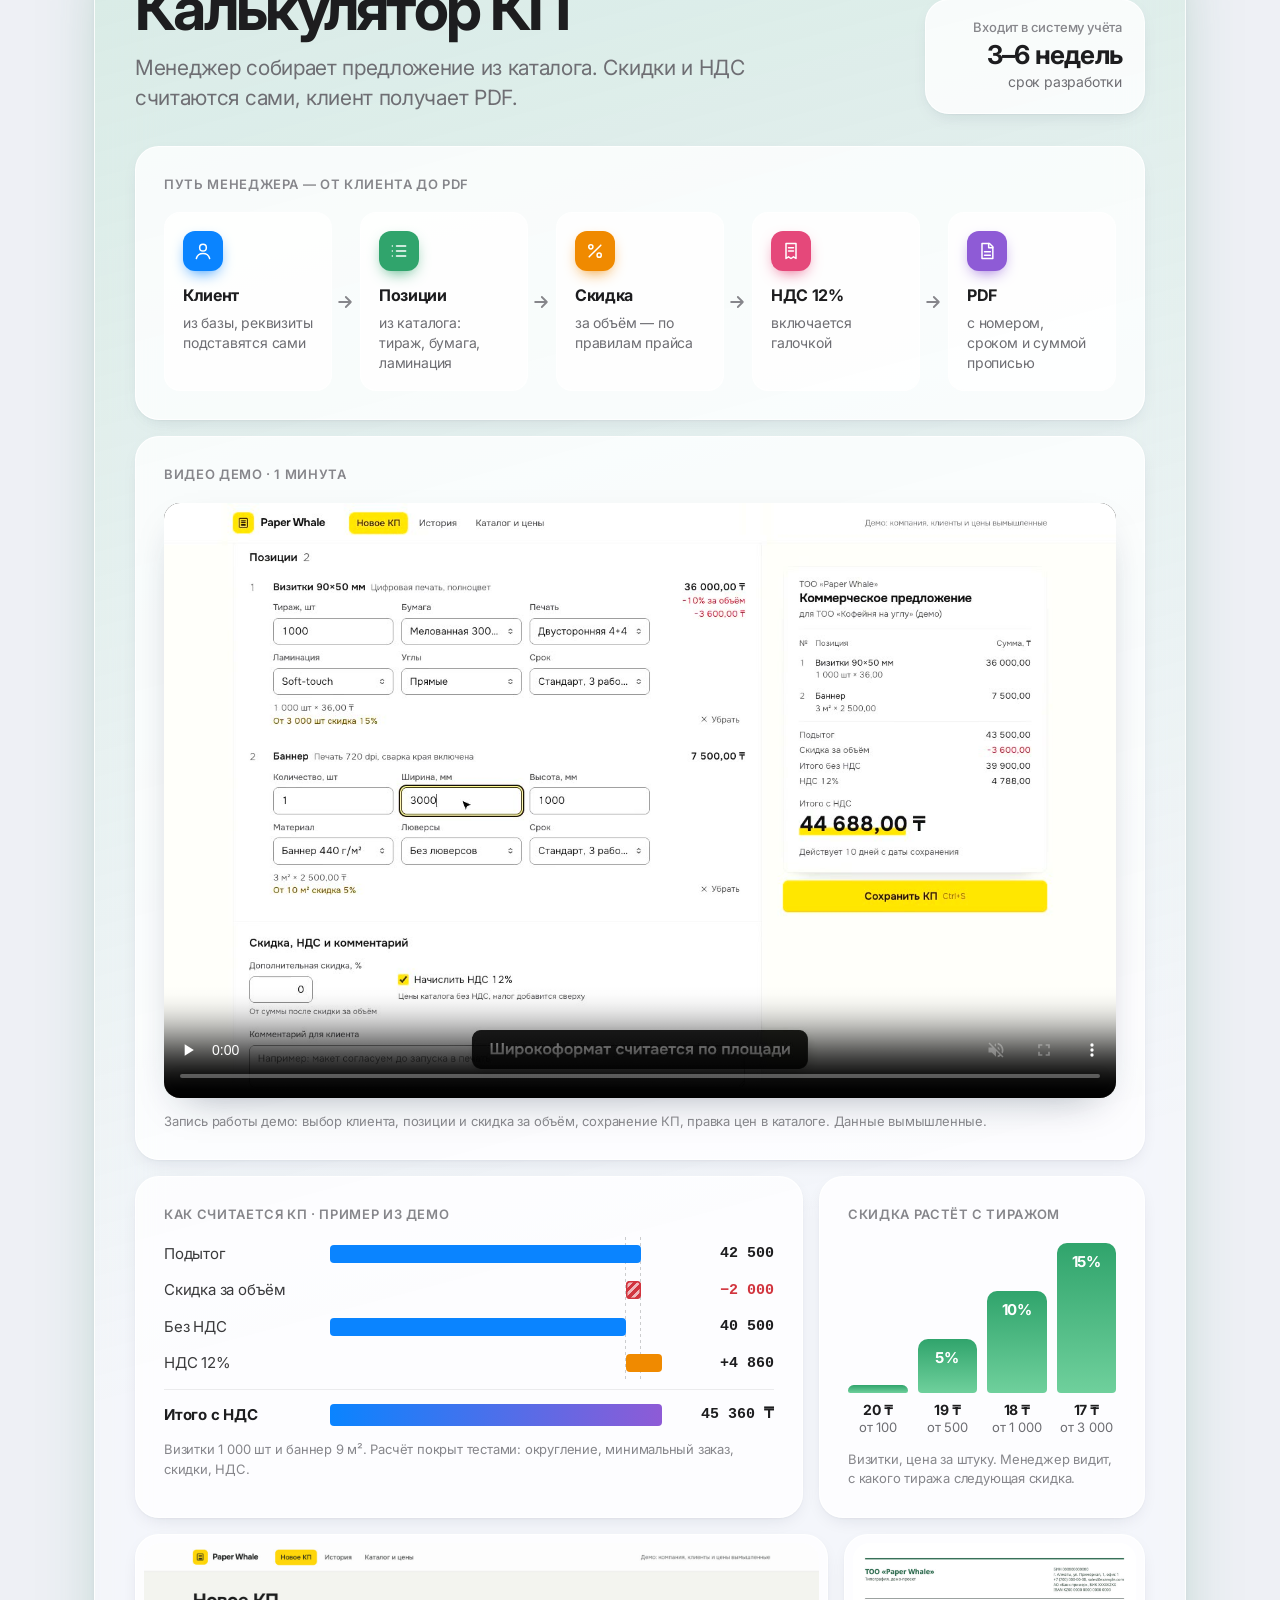
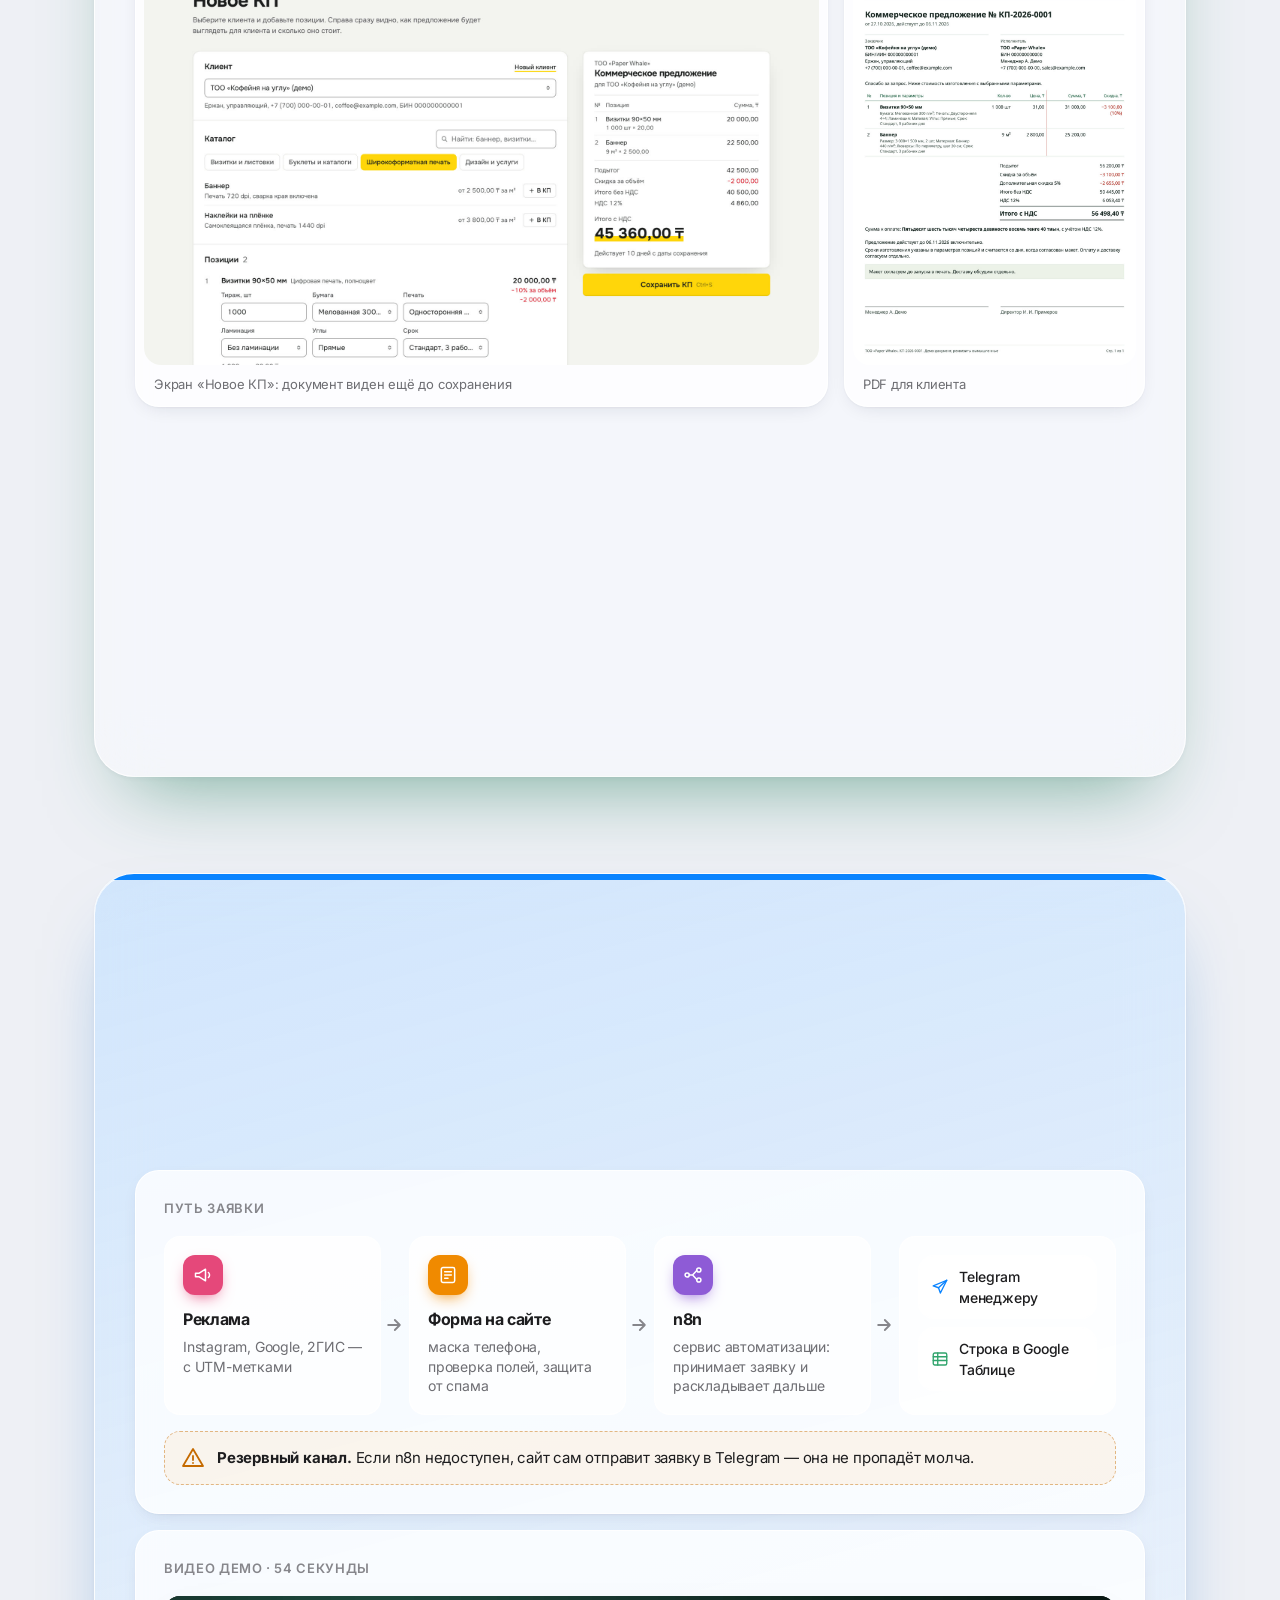
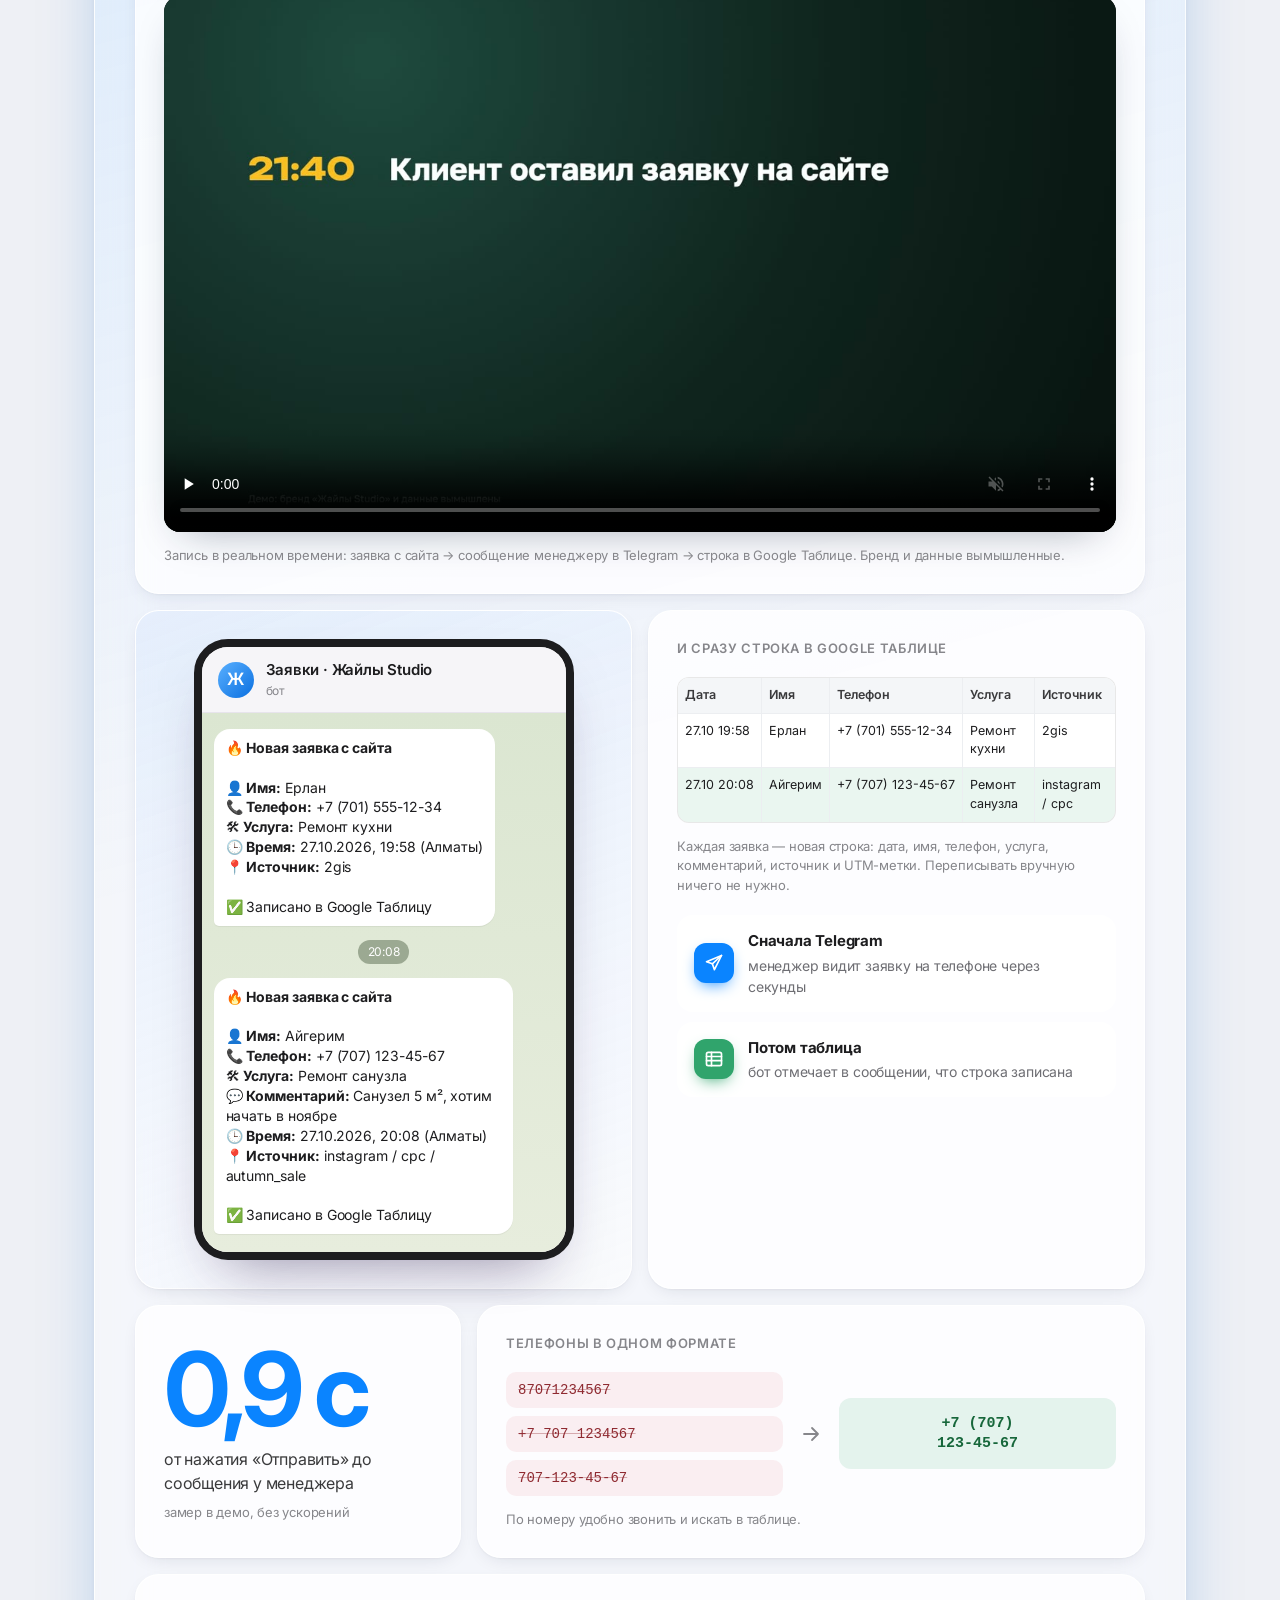
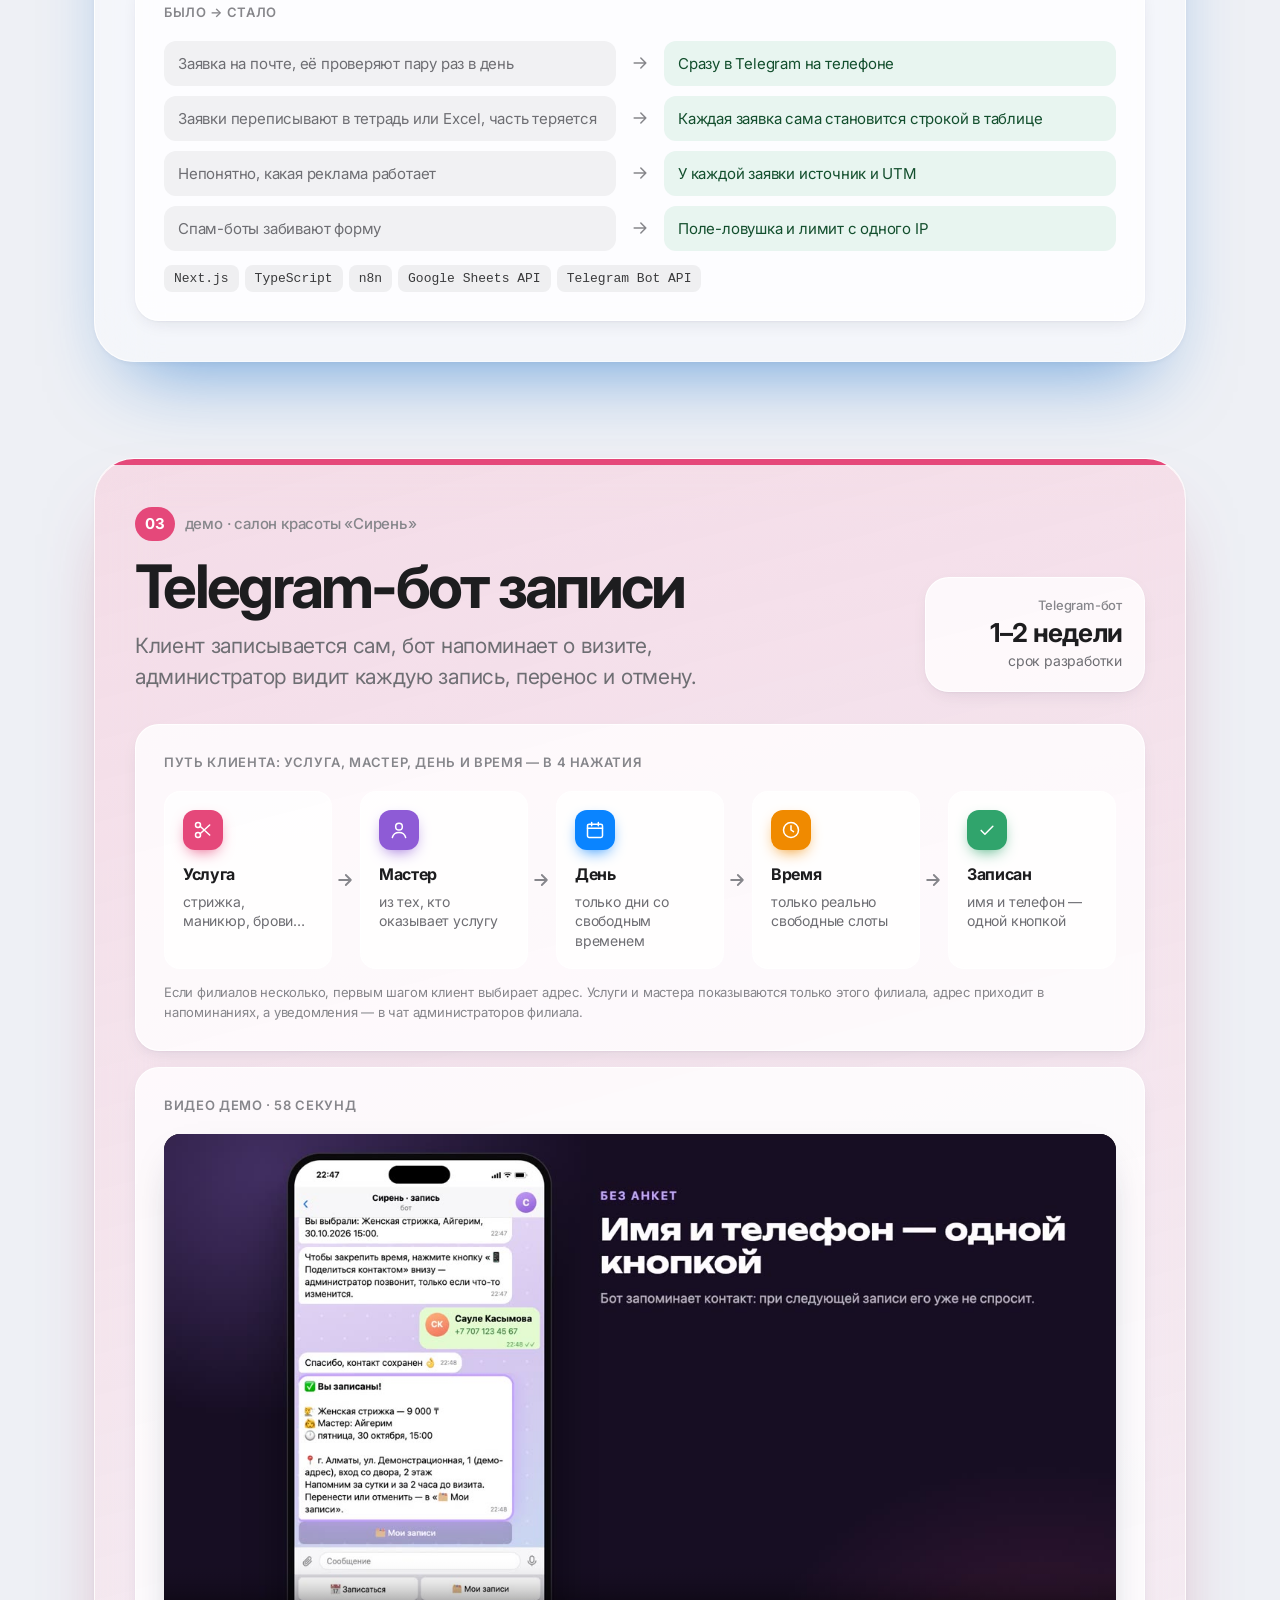
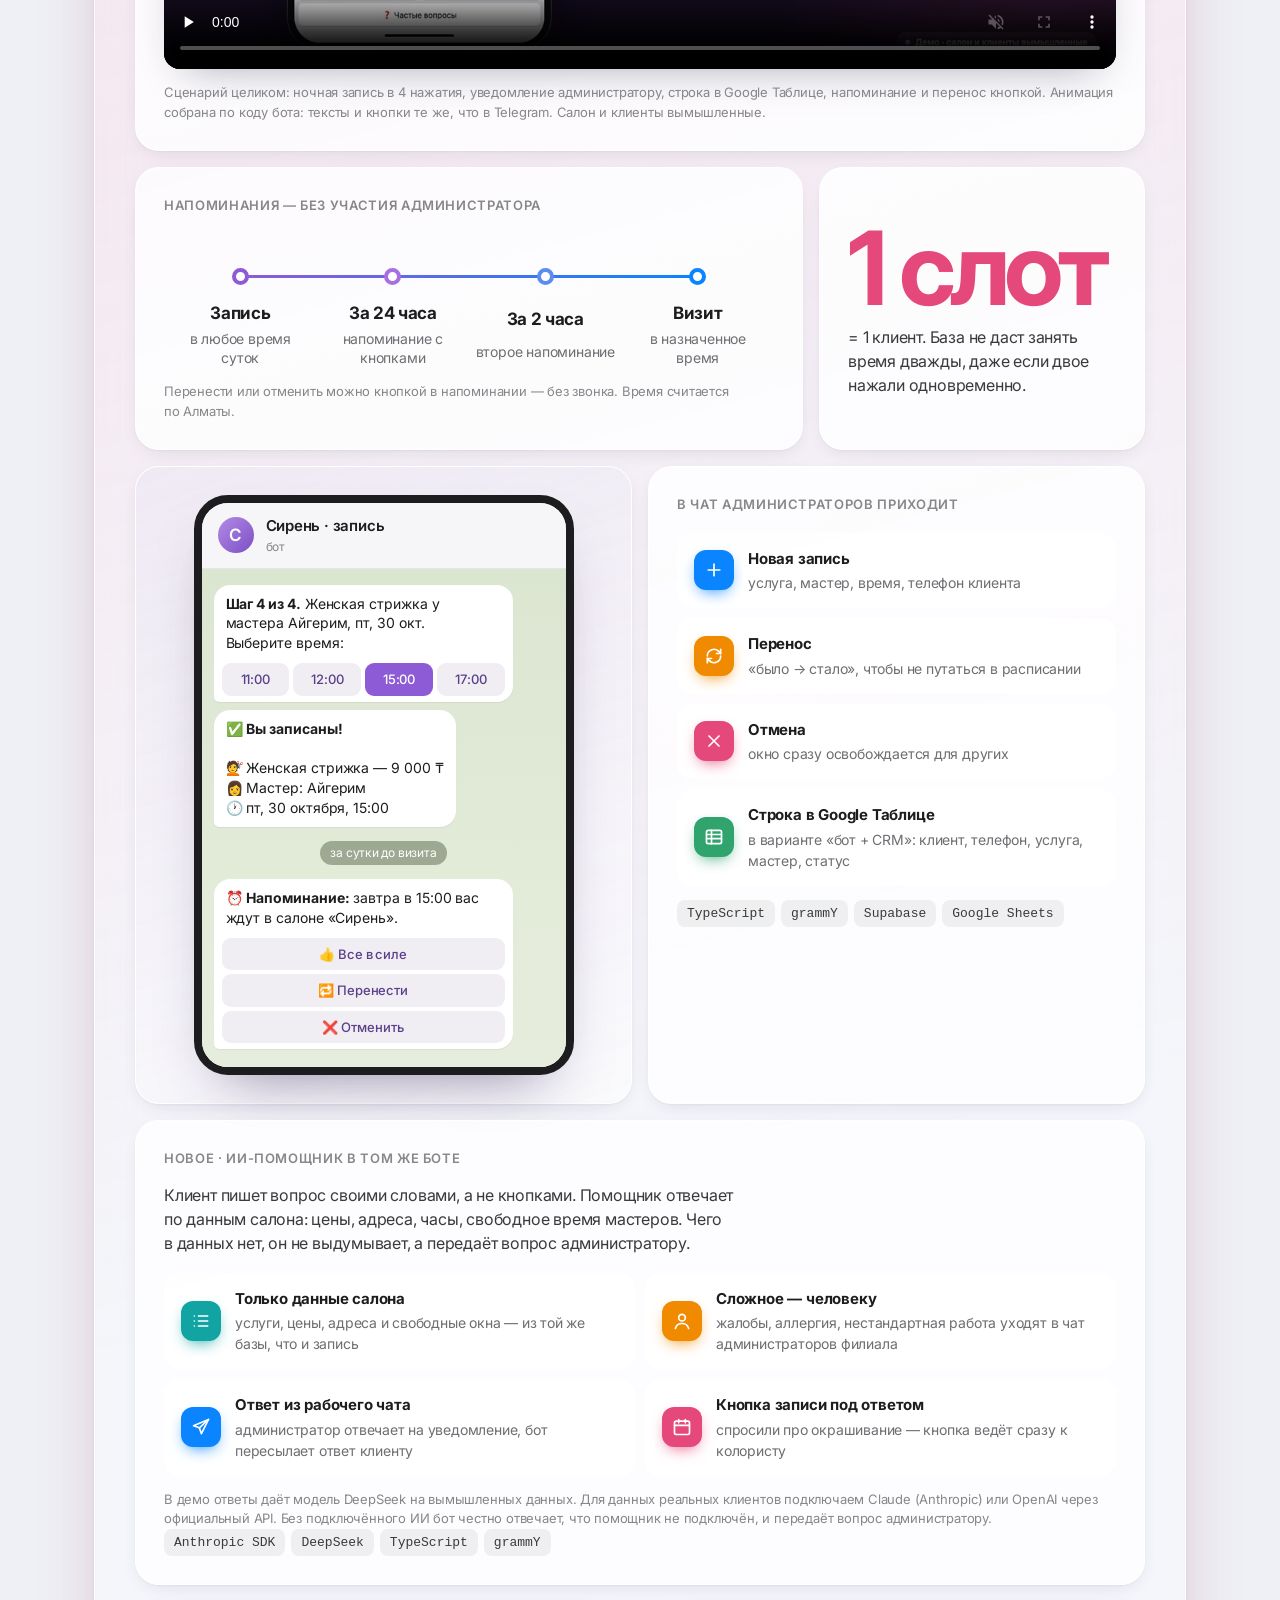
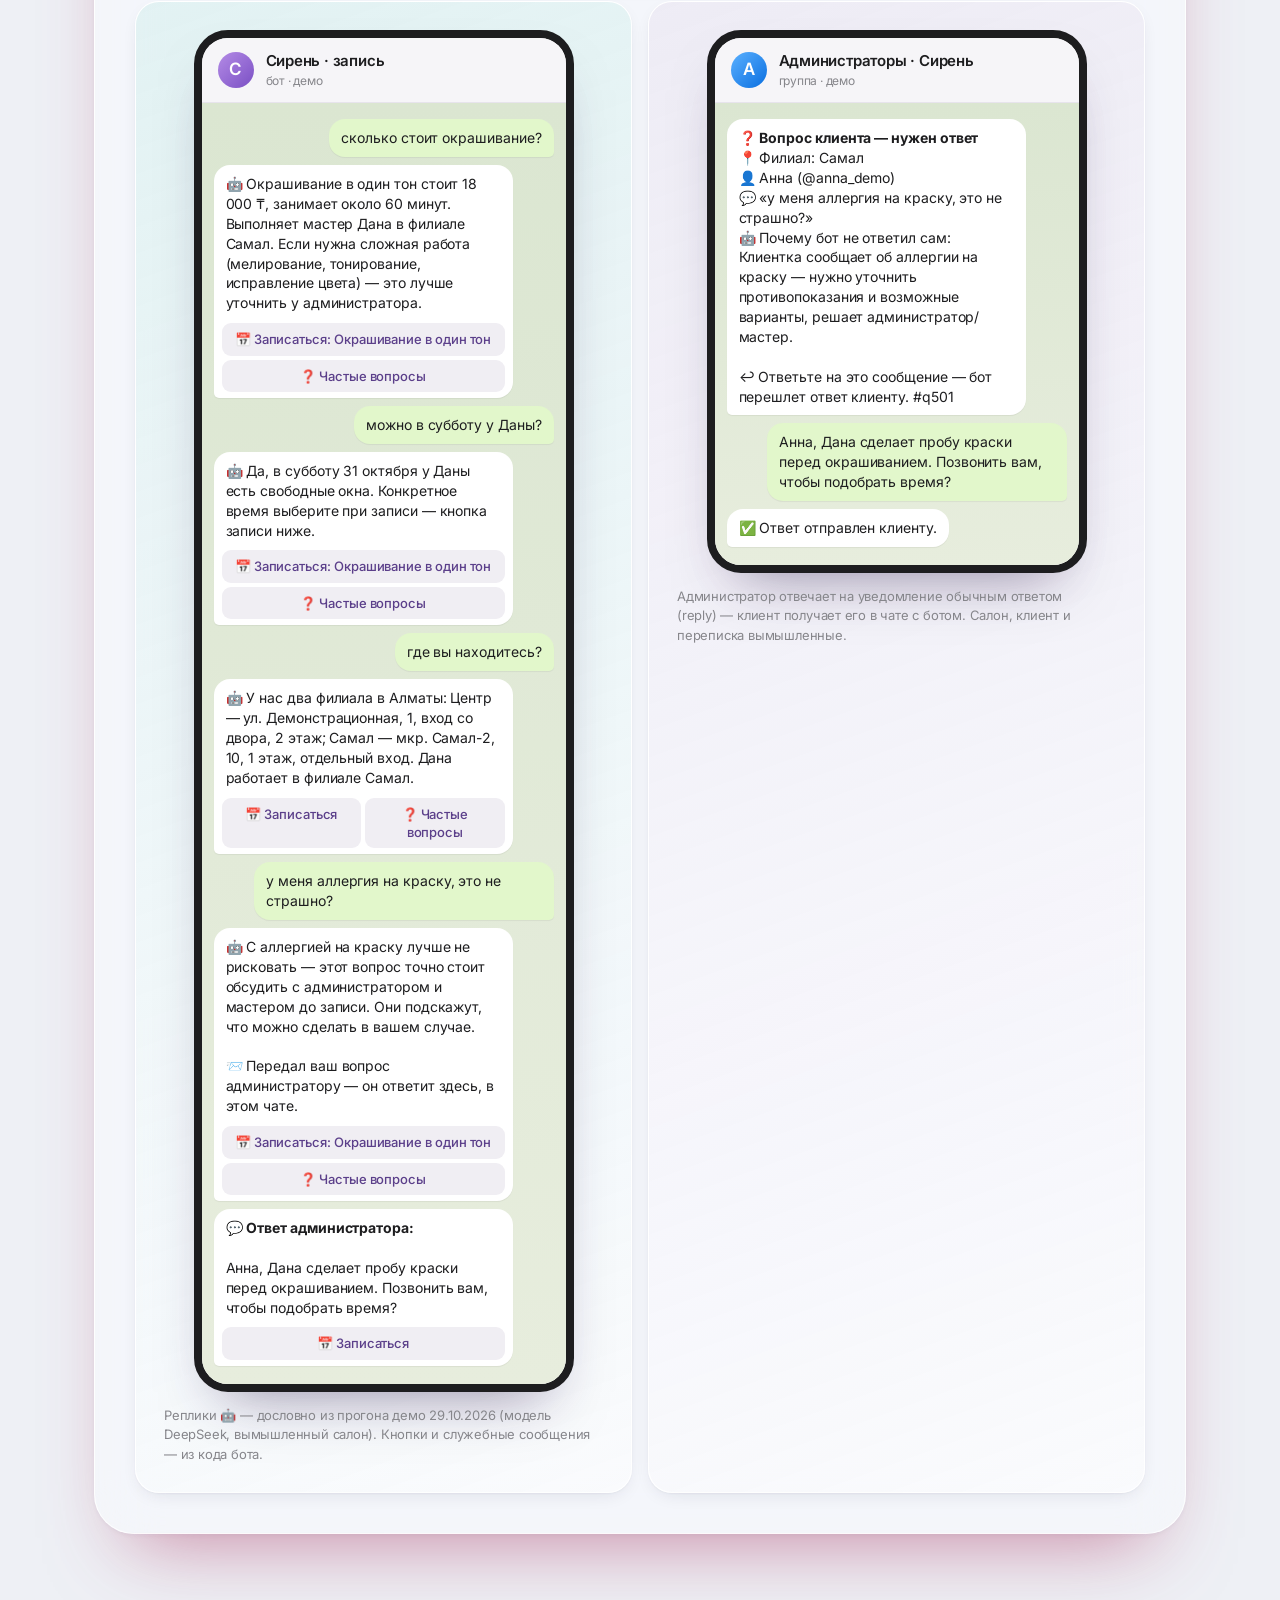
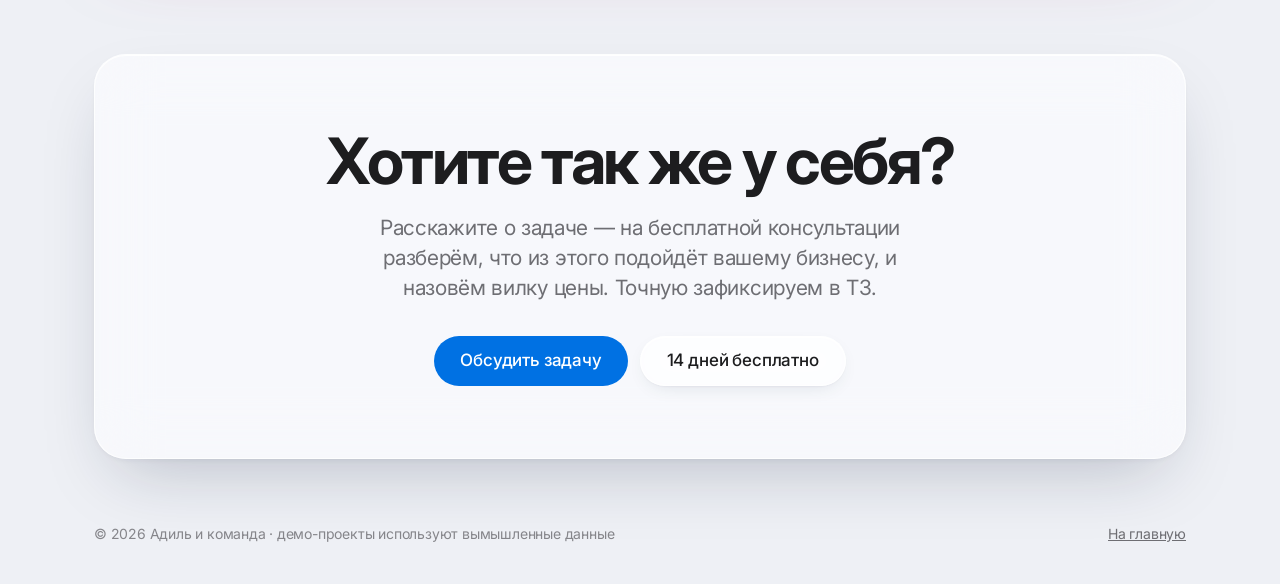
==== commit 3869376c: "Add AI assistant feature to bot and update project descriptions" ====
--- a/projects.html
+++ b/projects.html
@@ -59,6 +59,7 @@
         <a class="chip" href="#kp">01 · Калькулятор КП</a>
         <a class="chip" href="#leads">02 · Заявка за 3 секунды</a>
         <a class="chip" href="#bot">03 · Бот записи</a>
+        <a class="chip" href="#bot-ai">ИИ-помощник в боте</a>
       </nav>
 
       <div class="statband">
@@ -347,6 +348,58 @@
           </ul>
           <p class="cell__foot"><span class="tags"><span>TypeScript</span><span>grammY</span><span>Supabase</span><span>Google Sheets</span></span></p>
         </div>
+
+        <div id="bot-ai" class="cell cell--6 glass glass--sm reveal">
+          <p class="cell__title">Новое · ИИ-помощник в том же боте</p>
+          <p class="cell__lead">Клиент пишет вопрос своими словами, а не кнопками. Помощник отвечает по&nbsp;данным салона: цены, адреса, часы, свободное время мастеров. Чего в&nbsp;данных нет, он не&nbsp;выдумывает, а&nbsp;передаёт вопрос администратору.</p>
+          <ul class="notes notes--2">
+            <li class="tile"><span class="ic-badge c-teal"><svg class="ic"><use href="#i-list"/></svg></span><b>Только данные салона</b><small>услуги, цены, адреса и свободные окна — из той же базы, что и запись</small></li>
+            <li class="tile"><span class="ic-badge c-orange"><svg class="ic"><use href="#i-user"/></svg></span><b>Сложное — человеку</b><small>жалобы, аллергия, нестандартная работа уходят в чат администраторов филиала</small></li>
+            <li class="tile"><span class="ic-badge c-blue"><svg class="ic"><use href="#i-send"/></svg></span><b>Ответ из рабочего чата</b><small>администратор отвечает на уведомление, бот пересылает ответ клиенту</small></li>
+            <li class="tile"><span class="ic-badge c-pink"><svg class="ic"><use href="#i-cal"/></svg></span><b>Кнопка записи под ответом</b><small>спросили про окрашивание — кнопка ведёт сразу к колористу</small></li>
+          </ul>
+          <p class="cell__foot">В демо ответы даёт модель DeepSeek на вымышленных данных. Для данных реальных клиентов подключаем Claude (Anthropic) или OpenAI через официальный API. Без подключённого ИИ бот честно отвечает, что помощник не подключён, и передаёт вопрос администратору. <span class="tags"><span>Anthropic SDK</span><span>DeepSeek</span><span>TypeScript</span><span>grammY</span></span></p>
+        </div>
+
+        <div class="cell cell--3 glass glass--sm reveal" style="background:linear-gradient(160deg,rgba(220,240,240,.75),rgba(255,255,255,.5))" data-chat>
+          <div class="phone" aria-label="Пример: клиент задаёт вопросы ИИ-помощнику салона">
+            <div class="phone__top"><span class="phone__avatar" aria-hidden="true">С</span><span><b>Сирень · запись</b><small>бот · демо</small></span></div>
+            <ol class="chat">
+              <li class="msg msg--out">сколько стоит окрашивание?</li>
+              <li class="msg msg--in">🤖 Окрашивание в один тон стоит 18 000 ₸, занимает около 60 минут. Выполняет мастер Дана в филиале Самал. Если нужна сложная работа (мелирование, тонирование, исправление цвета) — это лучше уточнить у администратора.
+                <span class="kb"><span>📅 Записаться: Окрашивание в один тон</span><span>❓ Частые вопросы</span></span>
+              </li>
+              <li class="msg msg--out">можно в субботу у Даны?</li>
+              <li class="msg msg--in">🤖 Да, в субботу 31 октября у Даны есть свободные окна. Конкретное время выберите при записи — кнопка записи ниже.
+                <span class="kb"><span>📅 Записаться: Окрашивание в один тон</span><span>❓ Частые вопросы</span></span>
+              </li>
+              <li class="msg msg--out">где вы находитесь?</li>
+              <li class="msg msg--in">🤖 У нас два филиала в Алматы: Центр — ул. Демонстрационная, 1, вход со двора, 2 этаж; Самал — мкр. Самал-2, 10, 1 этаж, отдельный вход. Дана работает в филиале Самал.
+                <span class="kb kb--2"><span>📅 Записаться</span><span>❓ Частые вопросы</span></span>
+              </li>
+              <li class="msg msg--out">у меня аллергия на краску, это не страшно?</li>
+              <li class="msg msg--in">🤖 С аллергией на краску лучше не рисковать — этот вопрос точно стоит обсудить с администратором и мастером до записи. Они подскажут, что можно сделать в вашем случае.<br><br>📨 Передал ваш вопрос администратору — он ответит здесь, в этом чате.
+                <span class="kb"><span>📅 Записаться: Окрашивание в один тон</span><span>❓ Частые вопросы</span></span>
+              </li>
+              <li class="msg msg--in">💬 <b>Ответ администратора:</b><br><br>Анна, Дана сделает пробу краски перед окрашиванием. Позвонить вам, чтобы подобрать время?
+                <span class="kb"><span>📅 Записаться</span></span>
+              </li>
+            </ol>
+          </div>
+          <p class="cell__foot">Реплики 🤖 — дословно из прогона демо 29.10.2026 (модель DeepSeek, вымышленный салон). Кнопки и служебные сообщения — из кода бота.</p>
+        </div>
+
+        <div class="cell cell--3 glass glass--sm reveal" style="background:linear-gradient(160deg,rgba(236,232,243,.75),rgba(255,255,255,.5))" data-chat>
+          <div class="phone" aria-label="Пример: вопрос клиента в чате администраторов">
+            <div class="phone__top"><span class="phone__avatar phone__avatar--blue" aria-hidden="true">А</span><span><b>Администраторы · Сирень</b><small>группа · демо</small></span></div>
+            <ol class="chat">
+              <li class="msg msg--in">❓ <b>Вопрос клиента — нужен ответ</b><br>📍 Филиал: Самал<br>👤 Анна (@anna_demo)<br>💬 «у меня аллергия на краску, это не страшно?»<br>🤖 Почему бот не ответил сам: Клиентка сообщает об аллергии на краску — нужно уточнить противопоказания и возможные варианты, решает администратор/мастер.<br><br>↩️ Ответьте на это сообщение — бот перешлет ответ клиенту. #q501</li>
+              <li class="msg msg--out">Анна, Дана сделает пробу краски перед окрашиванием. Позвонить вам, чтобы подобрать время?</li>
+              <li class="msg msg--in">✅ Ответ отправлен клиенту.</li>
+            </ol>
+          </div>
+          <p class="cell__foot">Администратор отвечает на уведомление обычным ответом (reply) — клиент получает его в чате с ботом. Салон, клиент и переписка вымышленные.</p>
+        </div>
       </div>
       </div>
     </section>
@@ -354,7 +407,7 @@
     <section class="section wrap">
       <div class="final glass reveal">
         <h2 class="h2">Хотите так же у себя?</h2>
-        <p class="lead">Расскажите о задаче — на бесплатной консультации разберём, что из этого подойдёт вашему бизнесу, и назовём фиксированную цену.</p>
+        <p class="lead">Расскажите о задаче — на бесплатной консультации разберём, что из этого подойдёт вашему бизнесу, и назовём вилку цены. Точную зафиксируем в ТЗ.</p>
         <div class="final__cta">
           <a class="btn" href="index.html#contacts">Обсудить задачу</a>
           <a class="btn btn--glass" href="index.html#start">14 дней бесплатно</a>
--- a/styles.css
+++ b/styles.css
@@ -153,7 +153,23 @@
 .hero h1 { margin-top: 28px; font-size: clamp(40px, 7vw, 88px); line-height: 1; letter-spacing: -0.05em; }
 .hero h1 span { background: linear-gradient(90deg, #0a84ff, #8e5bd6 55%, #e5487a); -webkit-background-clip: text; background-clip: text; color: transparent; }
 .hero__lead { max-width: 680px; margin: 26px auto 0; font-size: clamp(18px, 2.2vw, 22px); line-height: 1.45; color: var(--muted); letter-spacing: -0.015em; }
-.hero__cta { display: flex; flex-wrap: wrap; justify-content: center; gap: 12px; margin-top: 36px; }
+.hero__proof {
+  display: inline-flex; align-items: center; gap: 14px; max-width: 100%;
+  margin-top: 28px; padding: 8px 18px 8px 8px; border-radius: 999px;
+  font-size: 15px; line-height: 1.35; color: var(--ink-2); text-align: left; text-decoration: none;
+  background: rgba(255, 255, 255, .6); border: 1px solid var(--glass-line);
+  -webkit-backdrop-filter: blur(14px); backdrop-filter: blur(14px);
+  box-shadow: var(--shadow-sm), var(--hl);
+  transition: background-color .2s;
+}
+.hero__proof b {
+  flex: none; padding: 9px 14px; border-radius: 999px;
+  font: 700 19px/1 var(--display); letter-spacing: -0.03em; color: var(--ink);
+  background: linear-gradient(135deg, rgba(10, 132, 255, .16), rgba(142, 91, 214, .16));
+}
+.hero__proof .ic { width: 18px; height: 18px; color: var(--blue); }
+@media (hover: hover) { .hero__proof:hover { background: rgba(255, 255, 255, .85); } }
+.hero__cta { display: flex; flex-wrap: wrap; justify-content: center; gap: 12px; margin-top: 28px; }
 .hero__note { margin-top: 16px; font-size: 14px; color: var(--faint); }
 
 .stage { position: relative; margin: 72px auto 0; max-width: 1000px; padding: 0 40px; }
@@ -381,6 +397,8 @@
 .notes .ic-badge .ic { width: 20px; height: 20px; stroke-width: 2; }
 .notes b { font-size: 15px; }
 .notes small { font-size: 14px; color: var(--muted); }
+.notes--2 { grid-template-columns: 1fr 1fr; }
+.cell__lead { margin: -4px 0 18px; max-width: 62ch; font-size: 16px; color: var(--ink-2); }
 
 /* Before / after */
 .ba { display: grid; gap: 10px; }
@@ -427,6 +445,7 @@
 .kb { display: grid; gap: 4px; margin: 10px -4px -3px; }
 .kb span { display: block; text-align: center; padding: 7px 8px; border-radius: 9px; background: #f0eef3; color: #5b3f8a; font-size: 13px; font-weight: 500; }
 .kb--grid { grid-template-columns: repeat(4, 1fr); }
+.kb--2 { grid-template-columns: 1fr 1fr; }
 .kb span.is-on { background: #8e5bd6; color: #fff; }
 .chat__sep { align-self: center; font-size: 12px; color: #fff; background: rgba(60, 80, 50, .42); padding: 3px 10px; border-radius: 999px; margin: 6px 0; }
 
@@ -478,7 +497,8 @@
   .hero { padding-top: 96px; }
   .hero h1 { margin-top: 20px; font-size: 38px; }
   .hero__lead { margin-top: 18px; font-size: 17px; }
-  .hero__cta { margin-top: 24px; gap: 10px; }
+  .hero__proof { margin-top: 22px; border-radius: 20px; font-size: 14px; }
+  .hero__cta { margin-top: 22px; gap: 10px; }
   .section { padding-top: 88px; }
   .section-head { margin-bottom: 36px; }
   .hero__cta .btn, .final__cta .btn { flex: 1 1 100%; }
@@ -515,6 +535,7 @@
   .proj__price { text-align: left; }
   .bento { grid-template-columns: 1fr; gap: 12px; }
   .cell--6, .cell--4, .cell--3, .cell--2 { grid-column: auto; }
+  .notes--2 { grid-template-columns: 1fr; }
   .cell { padding: 22px 18px; }
   .wf__row { grid-template-columns: 1fr 88px; gap: 6px 12px; }
   .wf__track { grid-column: 1 / -1; grid-row: 2; }
@@ -540,5 +561,5 @@
   .btn { transition: none; }
 }
 @media (prefers-reduced-transparency: reduce) {
-  .glass, .nav, .chip, .btn--glass { background: rgba(255, 255, 255, .96); -webkit-backdrop-filter: none; backdrop-filter: none; }
-}
+  .glass, .nav, .chip, .btn--glass, .hero__proof { background: rgba(255, 255, 255, .96); -webkit-backdrop-filter: none; backdrop-filter: none; }
+}
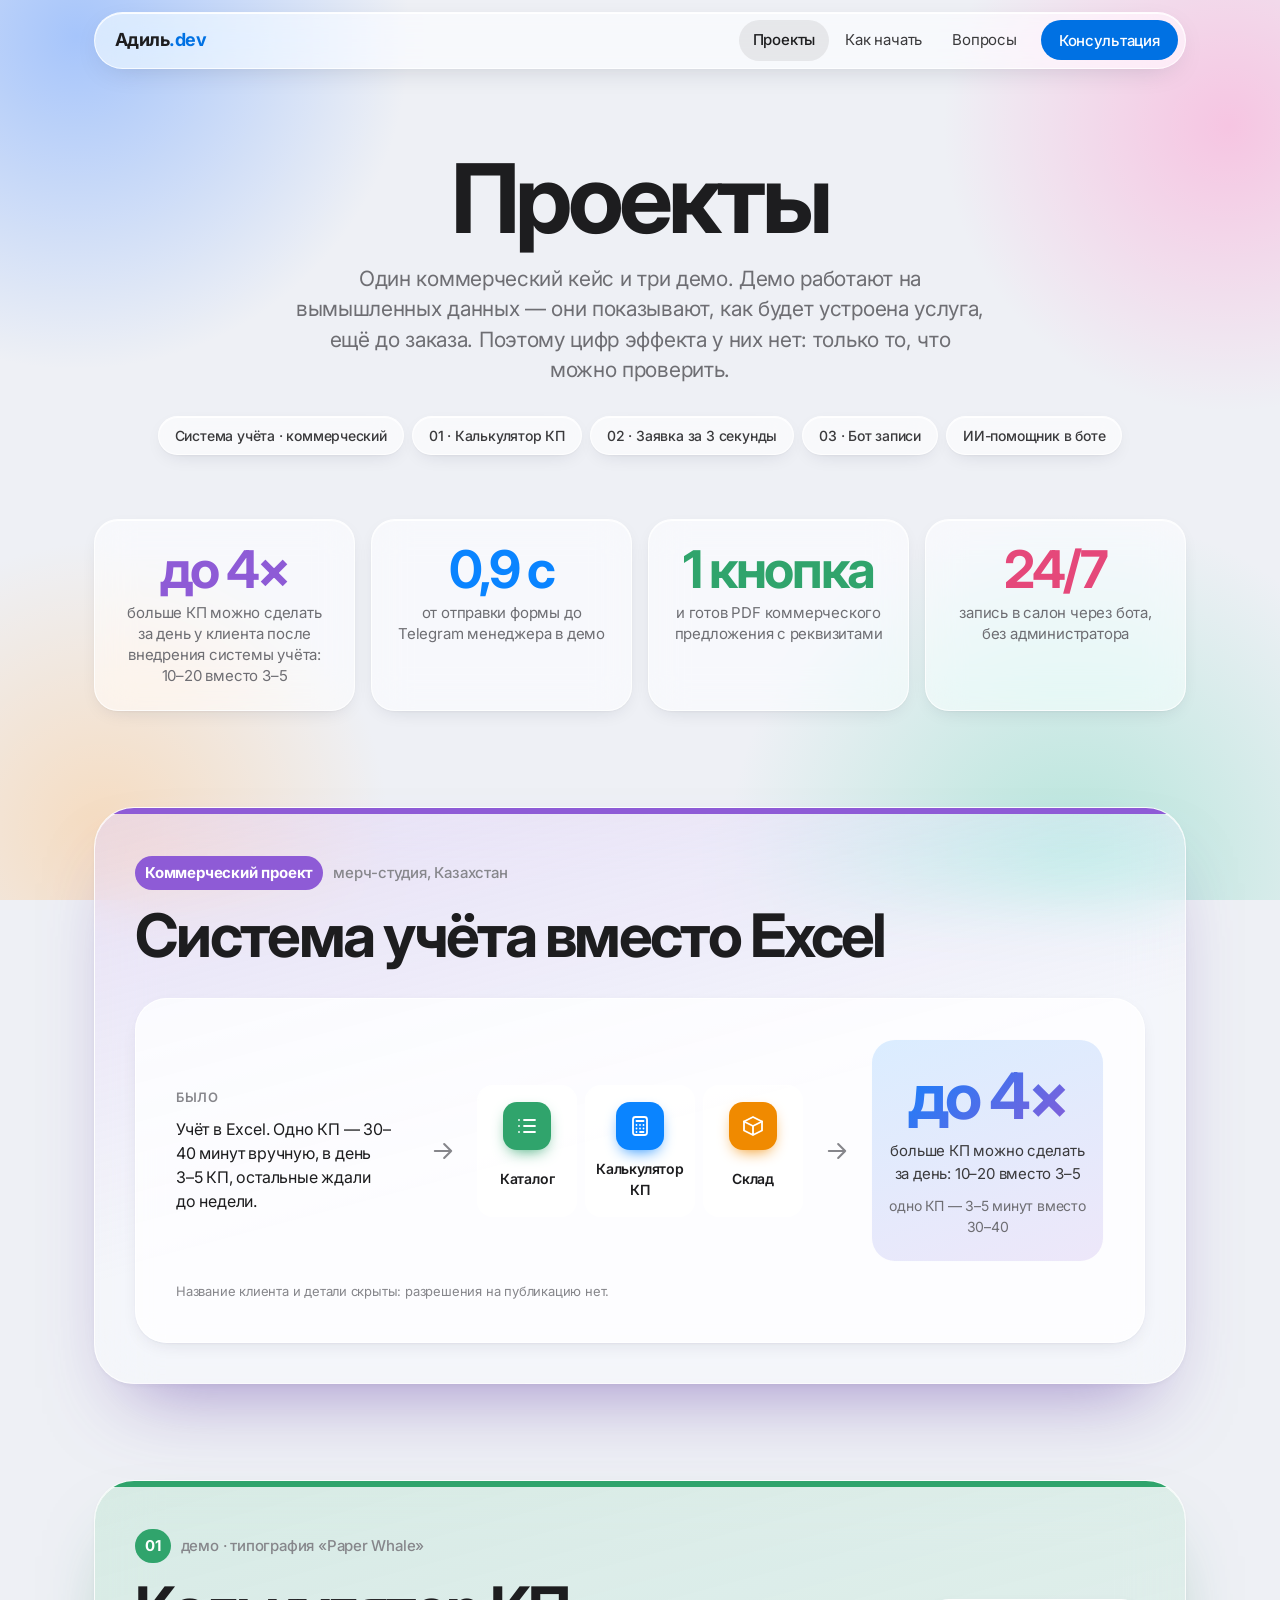
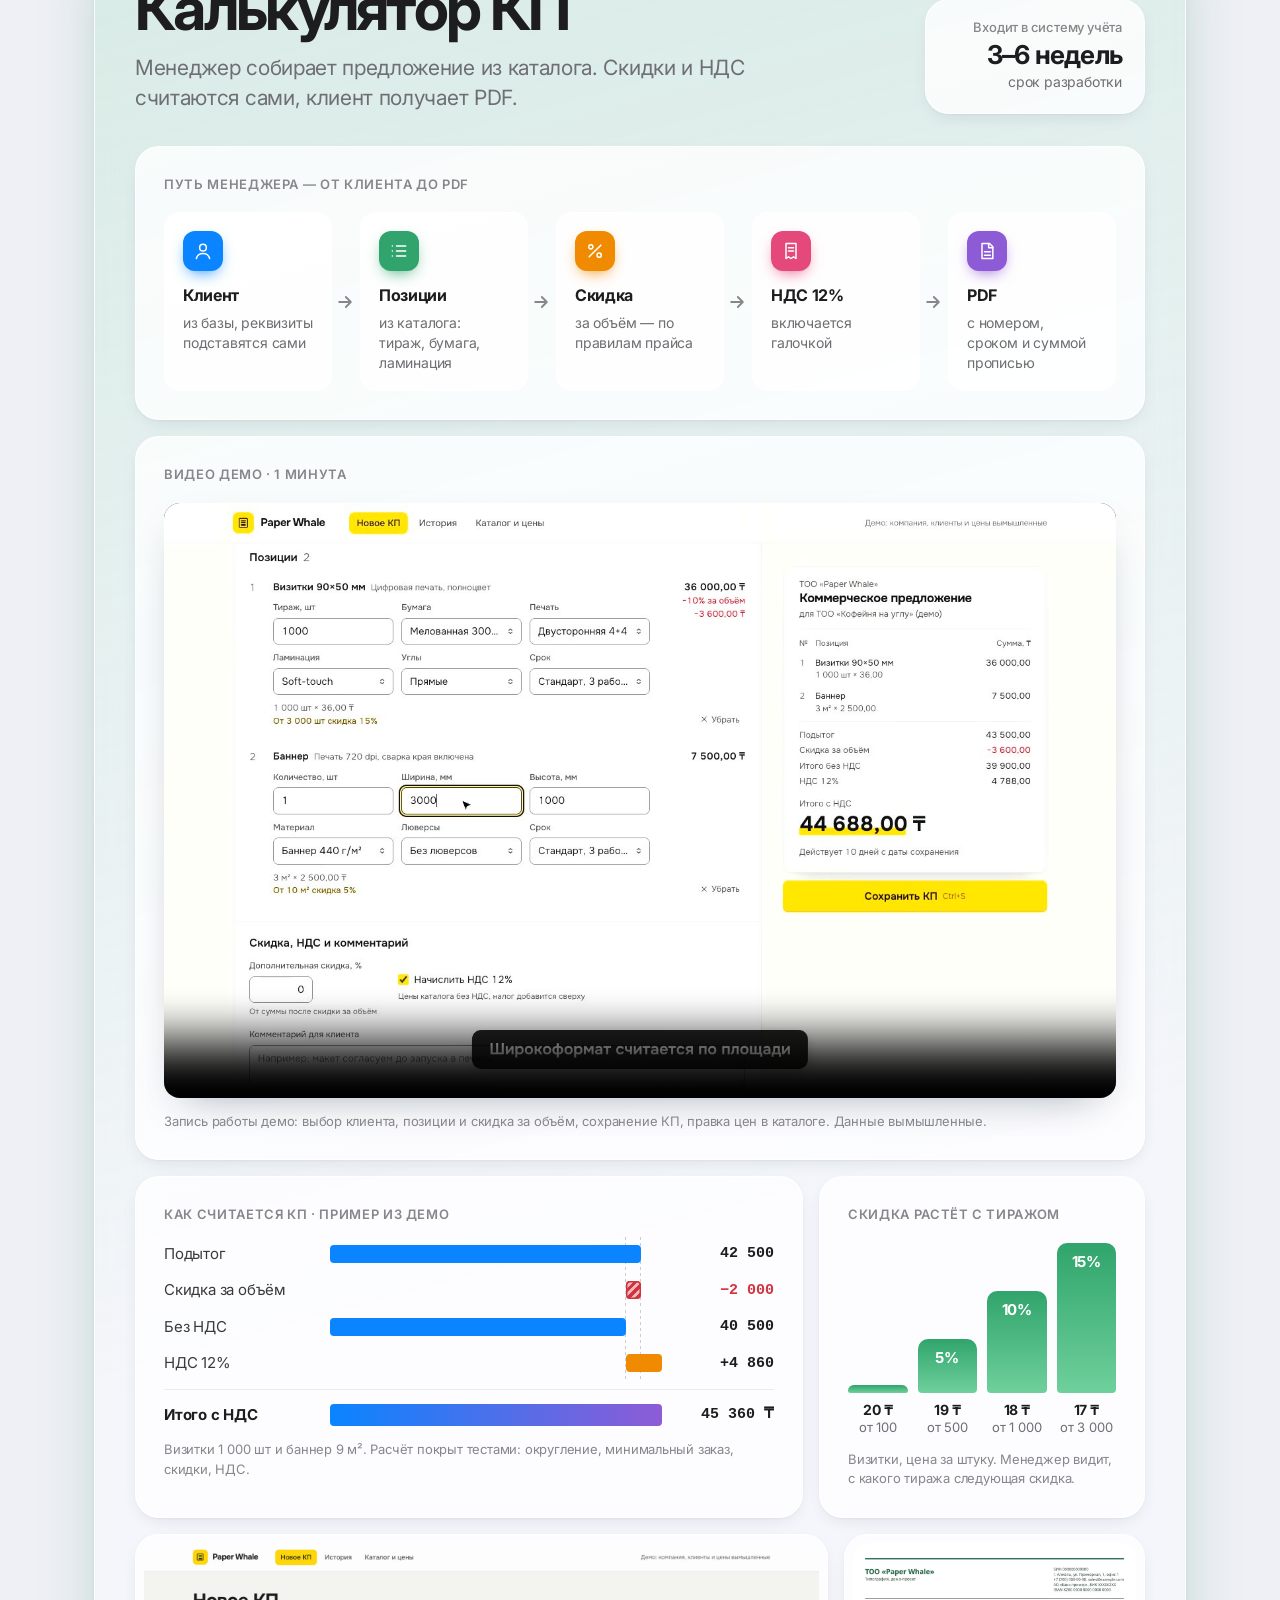
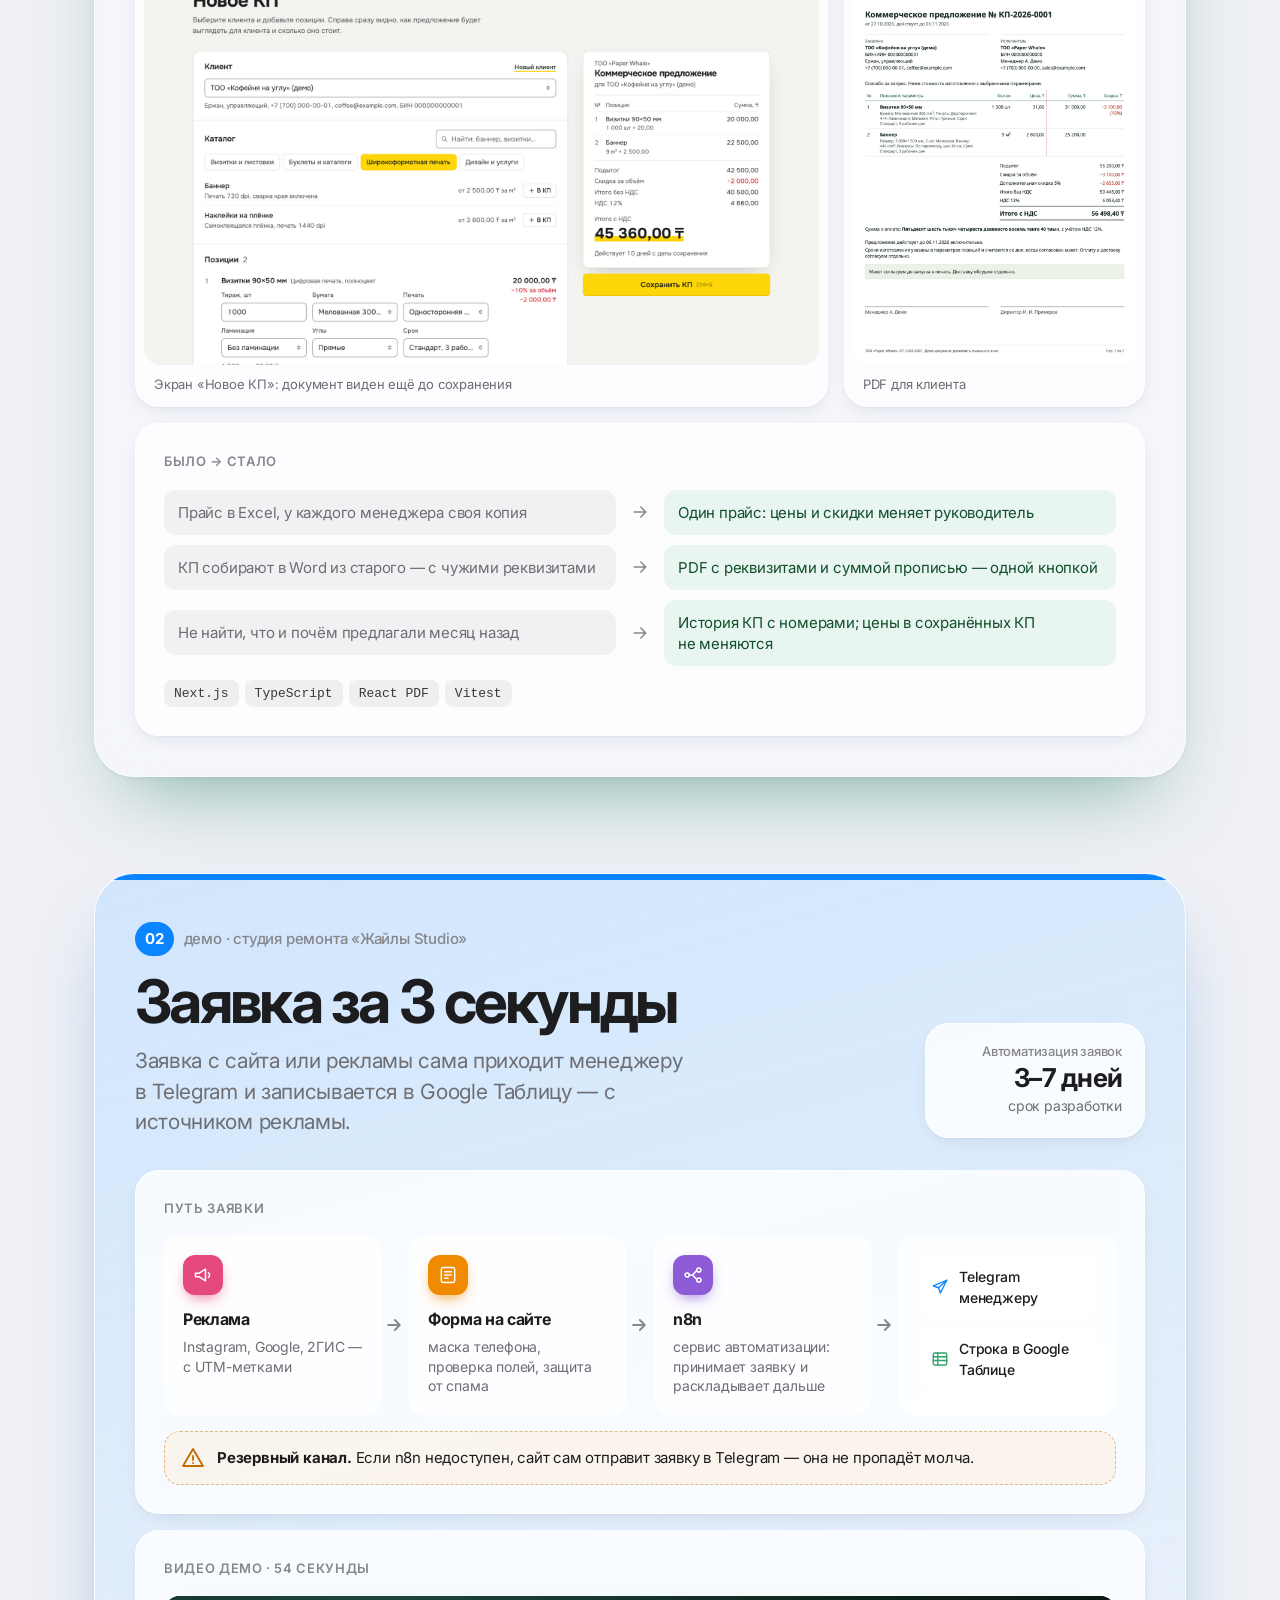
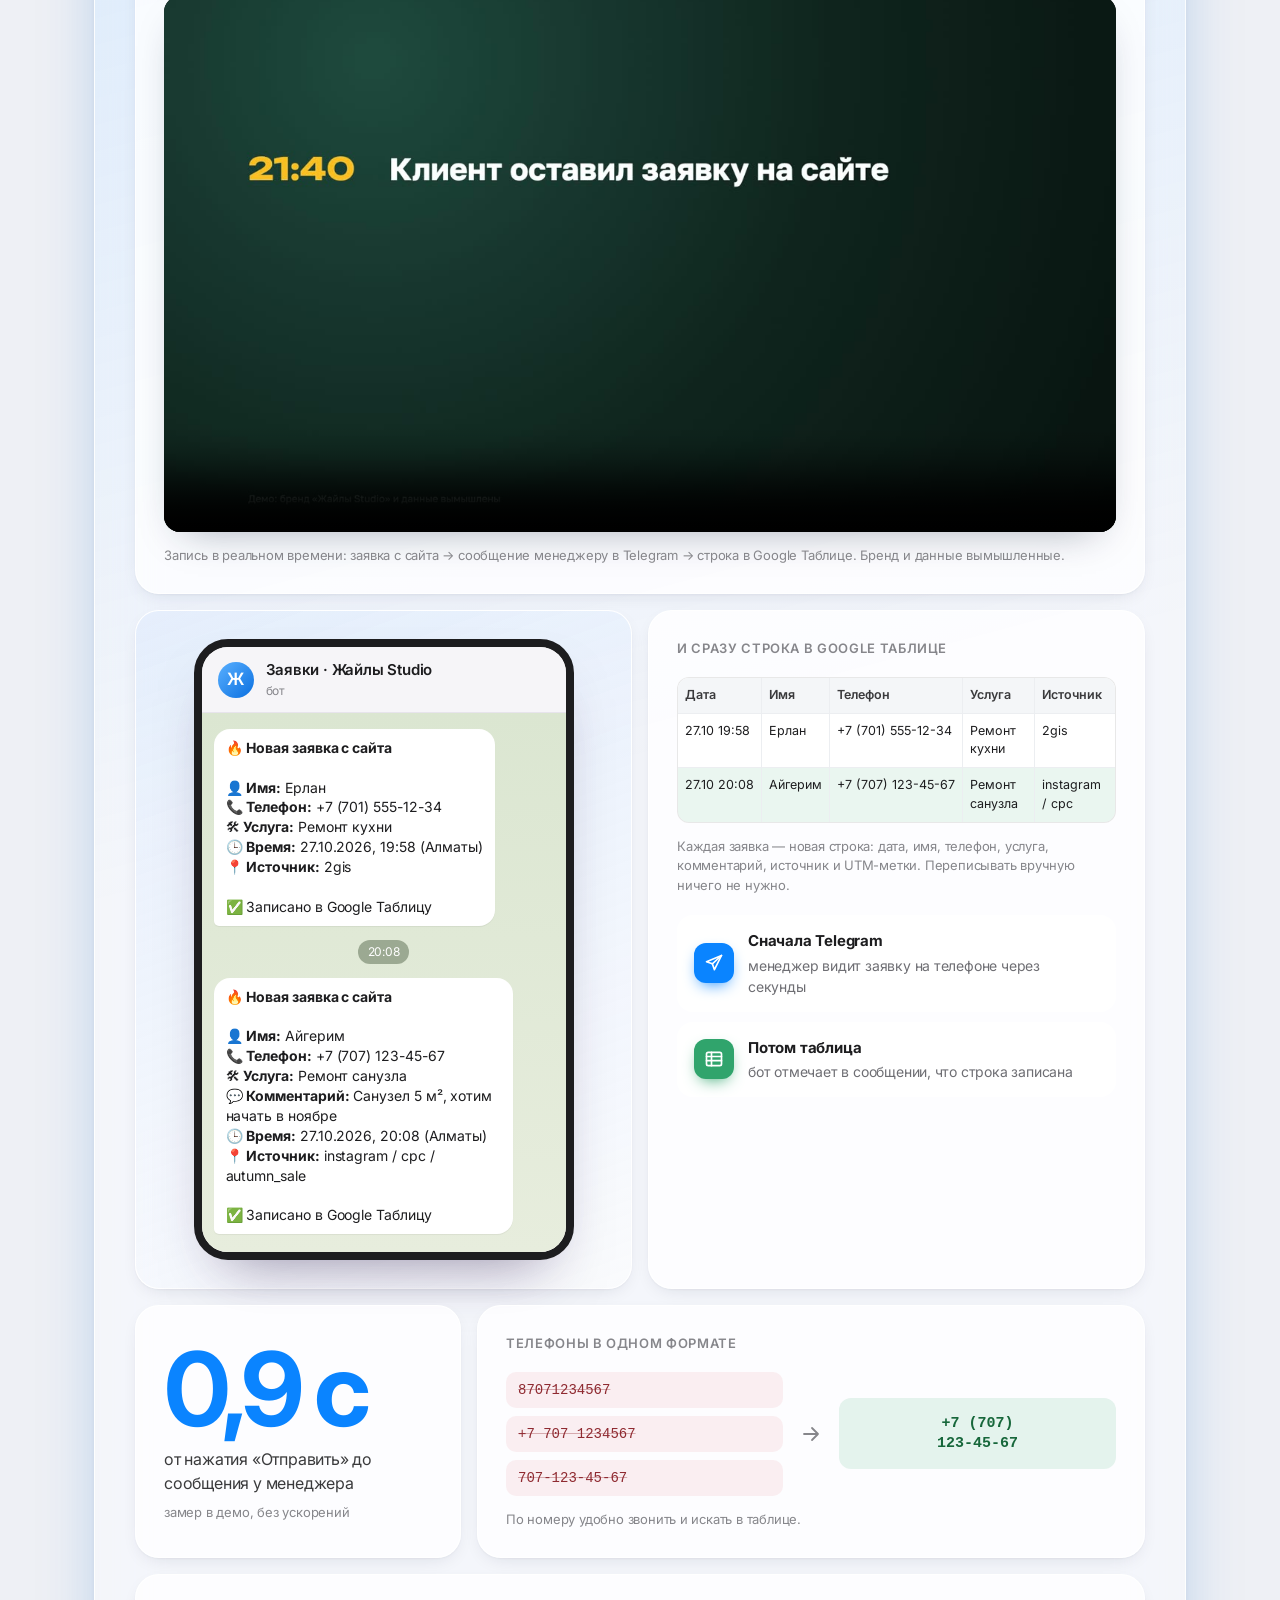
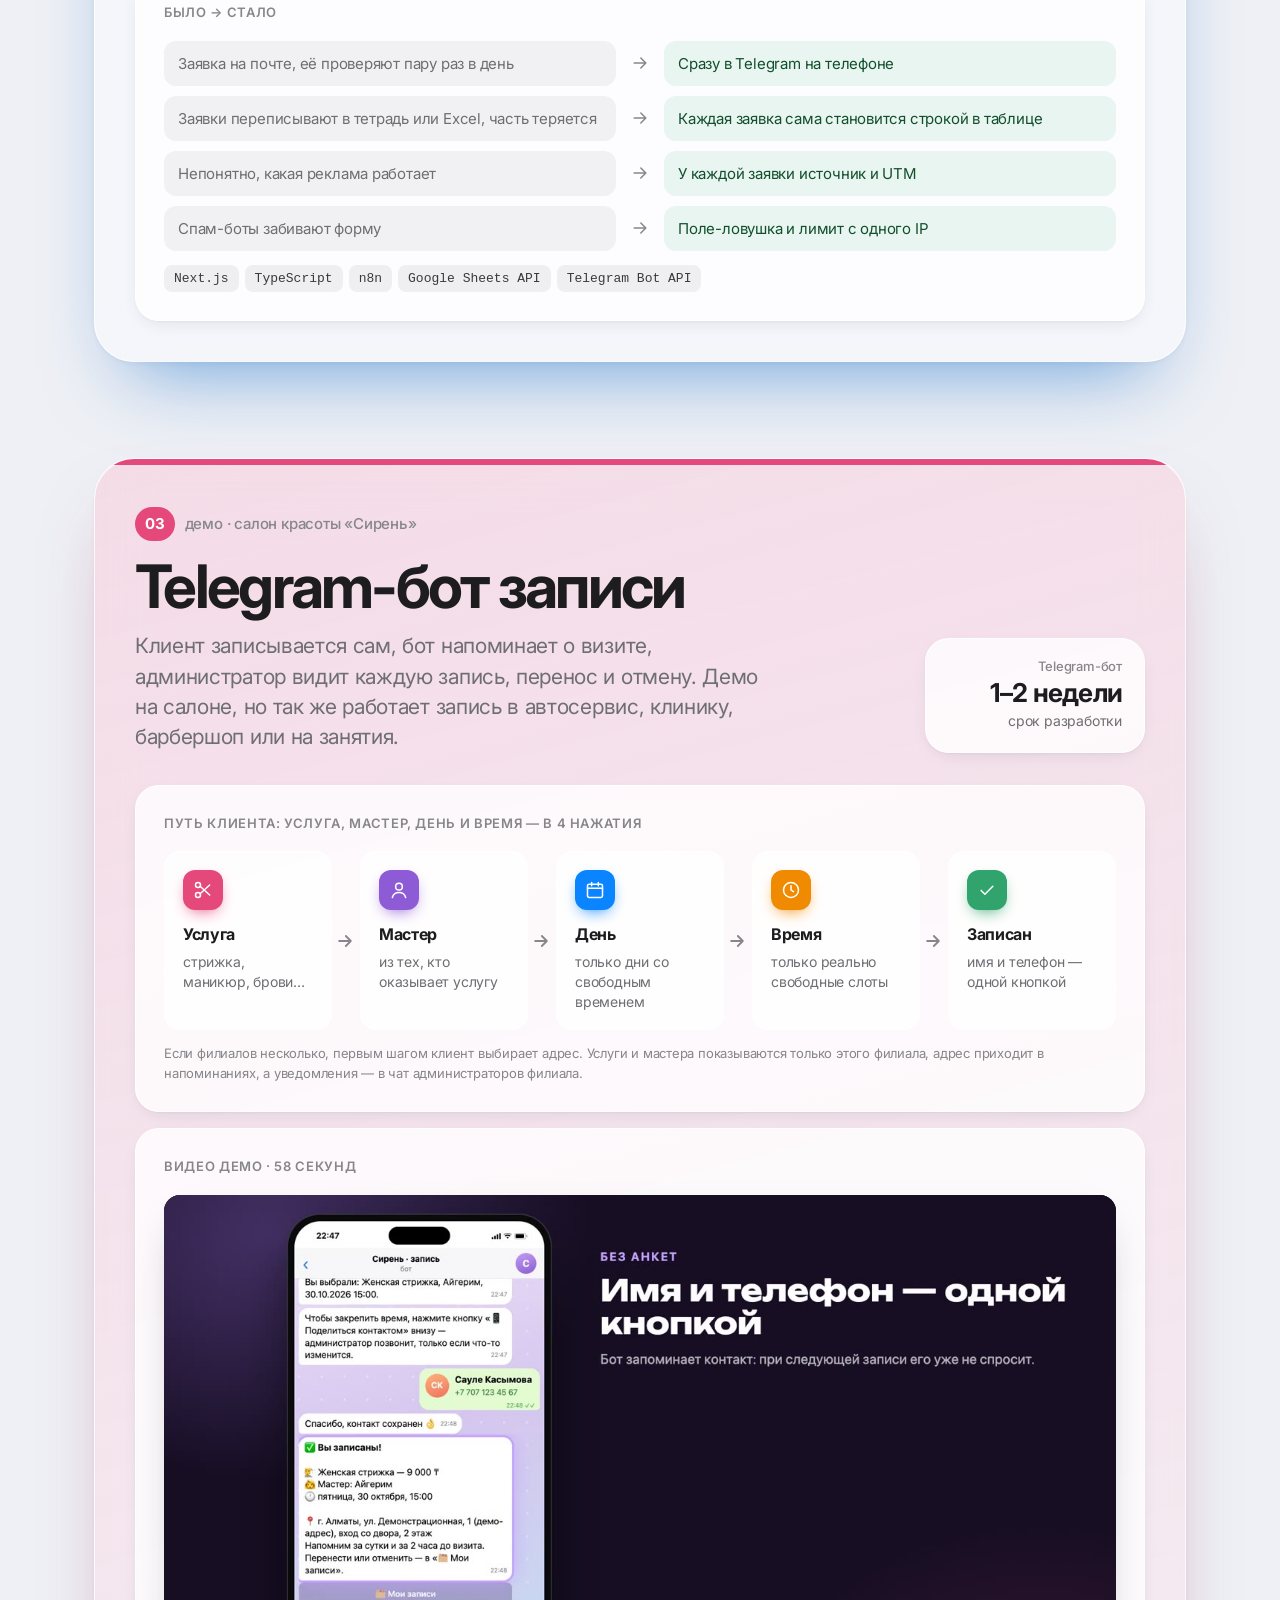
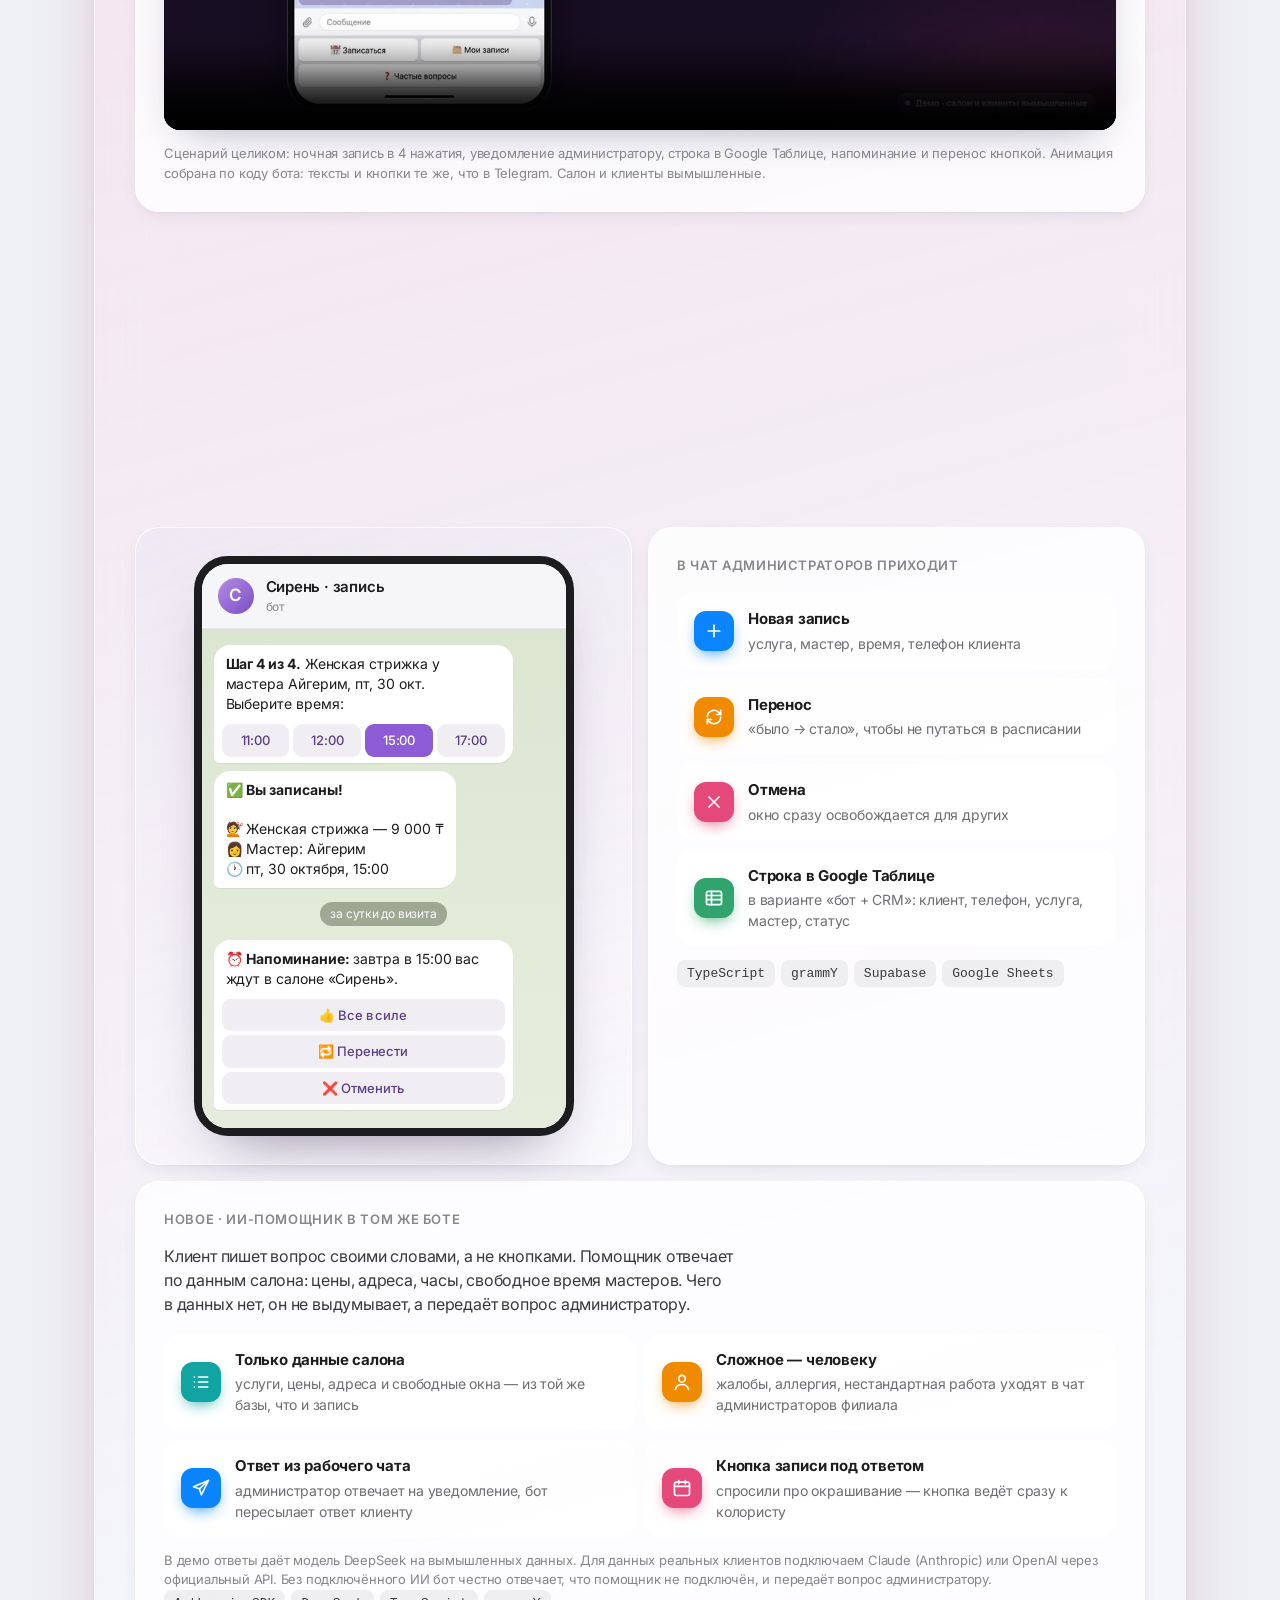
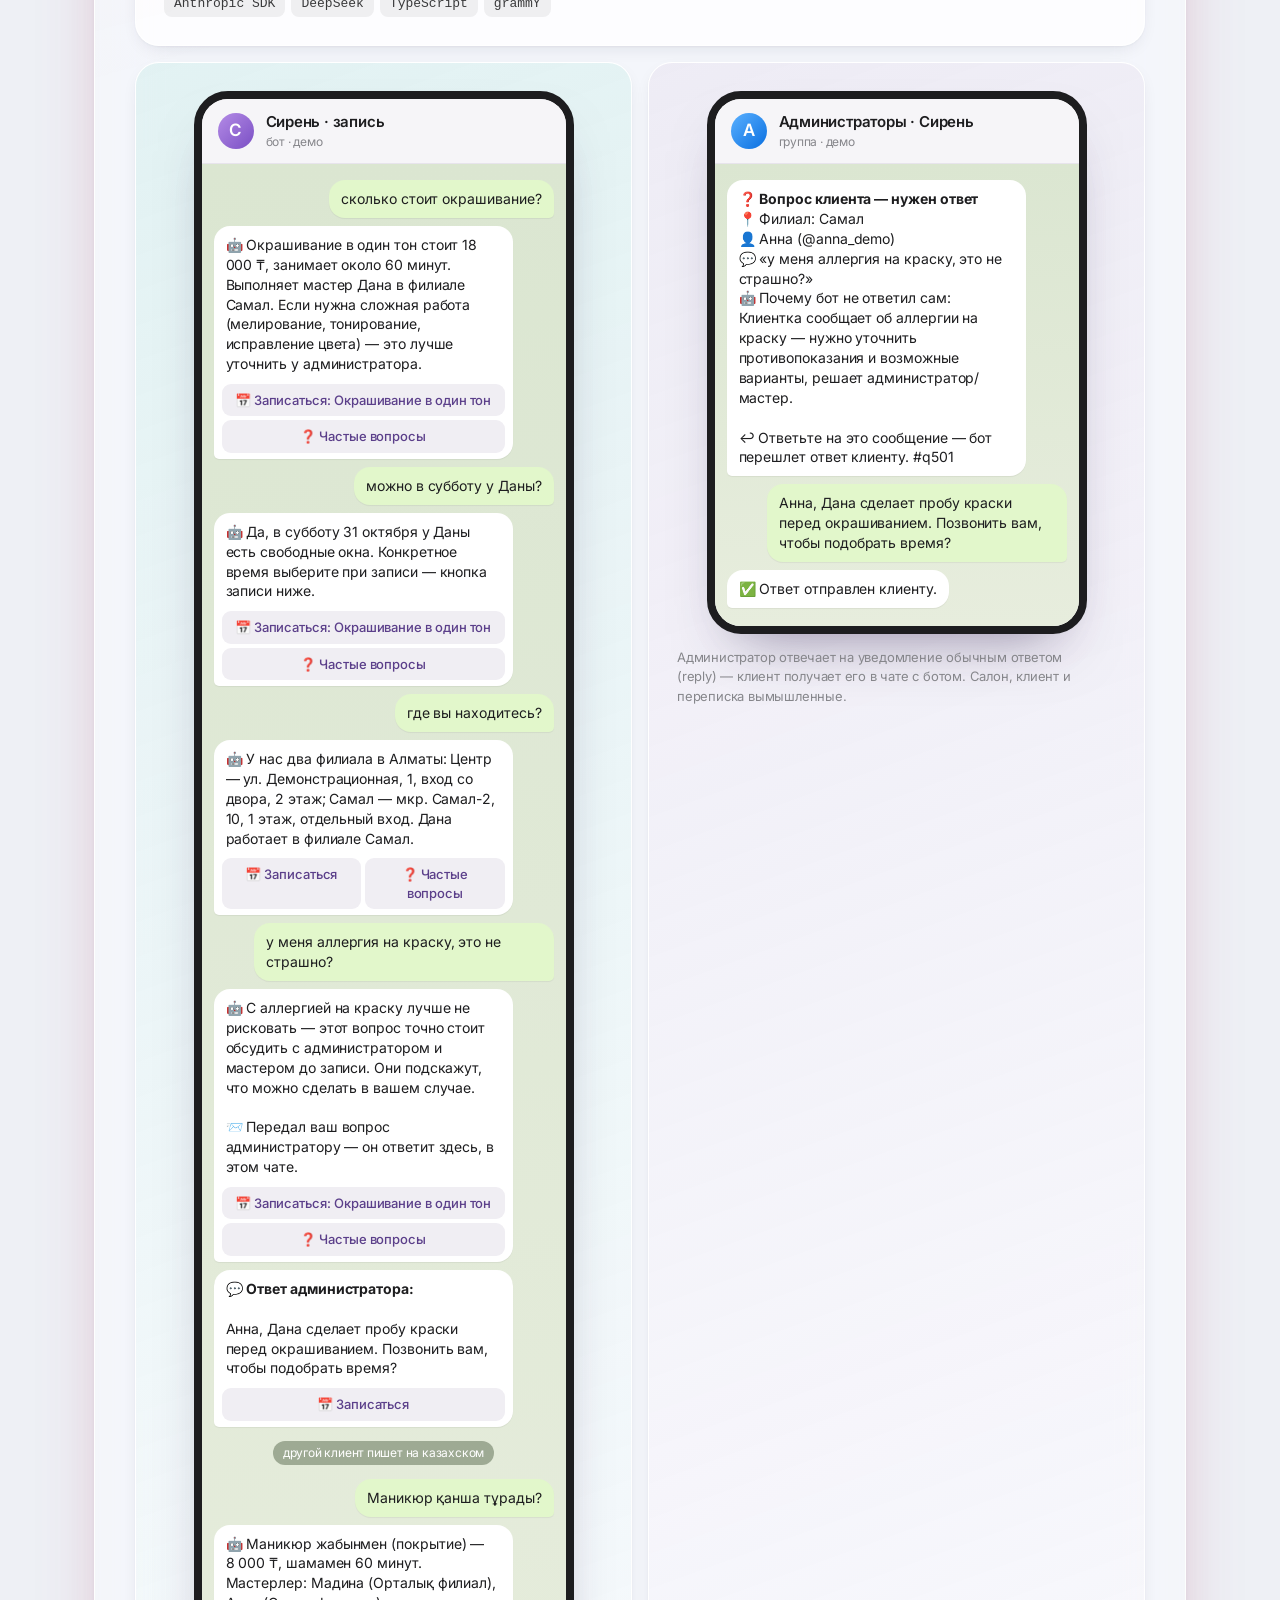
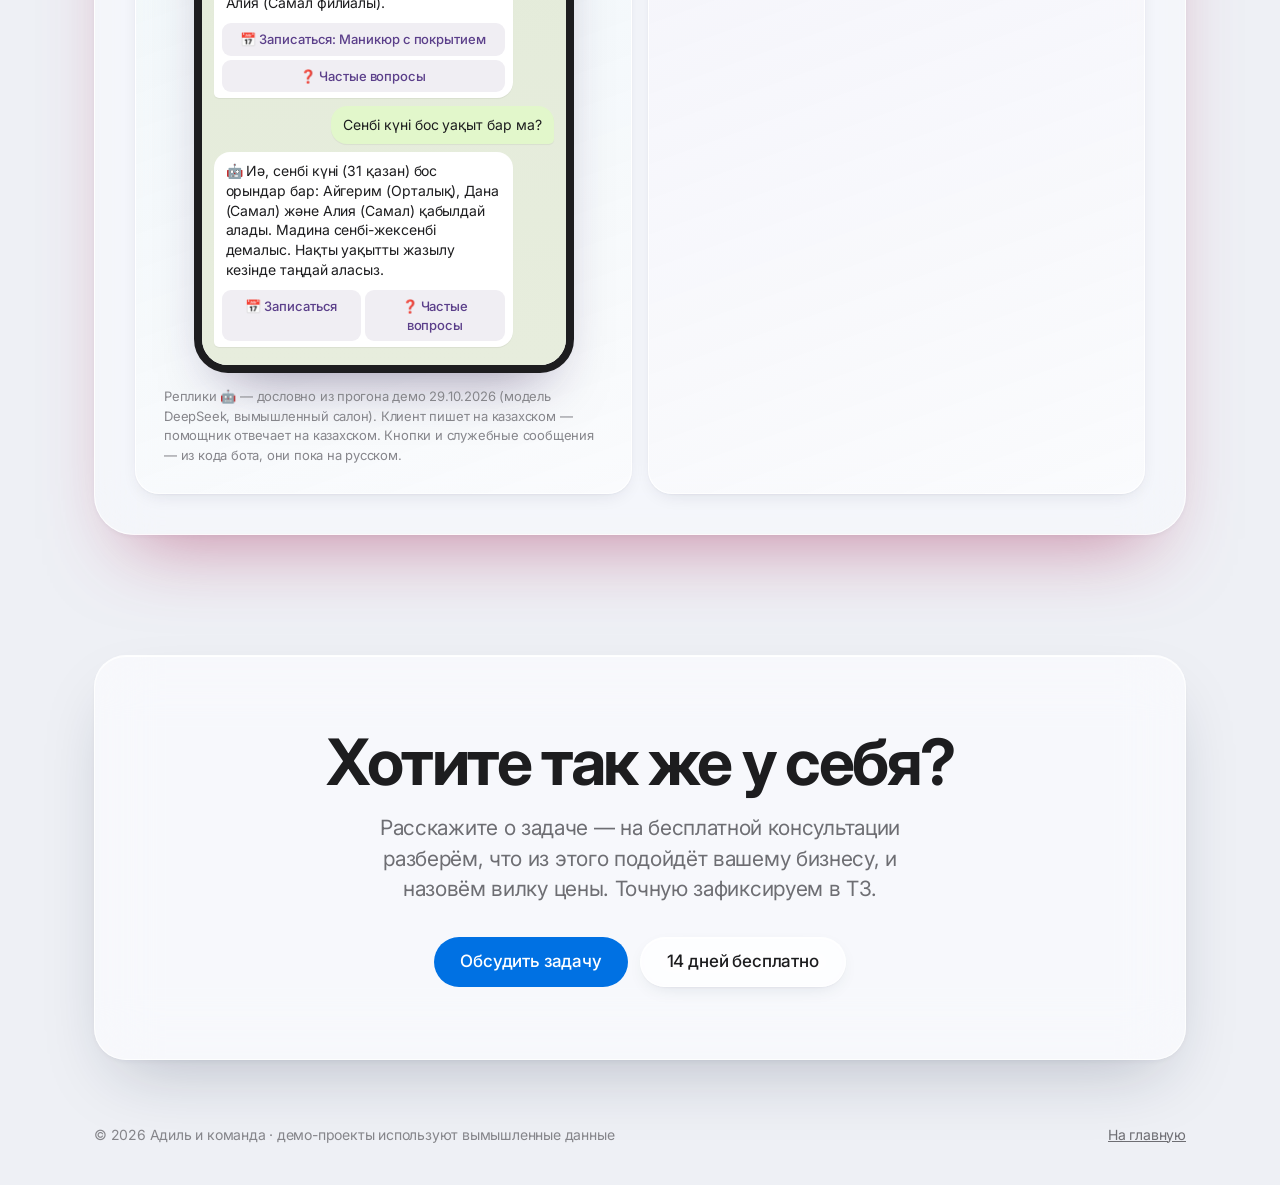
==== commit 6f07e818: "Update README and HTML files for improved clarity and detail; enhance CSS for layout consistency" ====
--- a/projects.html
+++ b/projects.html
@@ -281,7 +281,7 @@
         <div>
           <p class="proj__num"><span>03</span> <em>демо · салон красоты «Сирень»</em></p>
           <h2 id="bot-title">Telegram-бот записи</h2>
-          <p class="lead">Клиент записывается сам, бот напоминает о визите, администратор видит каждую запись, перенос и отмену.</p>
+          <p class="lead">Клиент записывается сам, бот напоминает о визите, администратор видит каждую запись, перенос и отмену. Демо на салоне, но так же работает запись в автосервис, клинику, барбершоп или на занятия.</p>
         </div>
         <div class="proj__price glass glass--sm"><span>Telegram-бот</span><b>1–2 недели</b><small>срок разработки</small></div>
       </header>
@@ -384,12 +384,22 @@
               <li class="msg msg--in">💬 <b>Ответ администратора:</b><br><br>Анна, Дана сделает пробу краски перед окрашиванием. Позвонить вам, чтобы подобрать время?
                 <span class="kb"><span>📅 Записаться</span></span>
               </li>
+              <li class="chat__sep">другой клиент пишет на казахском</li>
+              <li class="msg msg--out" lang="kk">Маникюр қанша тұрады?</li>
+              <li class="msg msg--in" lang="kk">🤖 Маникюр жабынмен (покрытие) — 8&nbsp;000&nbsp;₸, шамамен 60 минут. Мастерлер: Мадина (Орталық филиал), Алия (Самал филиалы).
+                <span class="kb" lang="ru"><span>📅 Записаться: Маникюр с покрытием</span><span>❓ Частые вопросы</span></span>
+              </li>
+              <li class="msg msg--out" lang="kk">Сенбі күні бос уақыт бар ма?</li>
+              <li class="msg msg--in" lang="kk">🤖 Иә, сенбі күні (31 қазан) бос орындар бар: Айгерим (Орталық), Дана (Самал) және Алия (Самал) қабылдай алады. Мадина сенбі-жексенбі демалыс. Нақты уақытты жазылу кезінде таңдай аласыз.
+                <span class="kb kb--2" lang="ru"><span>📅 Записаться</span><span>❓ Частые вопросы</span></span>
+              </li>
             </ol>
           </div>
-          <p class="cell__foot">Реплики 🤖 — дословно из прогона демо 29.10.2026 (модель DeepSeek, вымышленный салон). Кнопки и служебные сообщения — из кода бота.</p>
+          <p class="cell__foot">Реплики 🤖 — дословно из прогона демо 29.10.2026 (модель DeepSeek, вымышленный салон). Клиент пишет на казахском — помощник отвечает на казахском. Кнопки и служебные сообщения — из кода бота, они пока на русском.</p>
         </div>
 
         <div class="cell cell--3 glass glass--sm reveal" style="background:linear-gradient(160deg,rgba(236,232,243,.75),rgba(255,255,255,.5))" data-chat>
+          <div class="cell__sticky">
           <div class="phone" aria-label="Пример: вопрос клиента в чате администраторов">
             <div class="phone__top"><span class="phone__avatar phone__avatar--blue" aria-hidden="true">А</span><span><b>Администраторы · Сирень</b><small>группа · демо</small></span></div>
             <ol class="chat">
@@ -399,6 +409,7 @@
             </ol>
           </div>
           <p class="cell__foot">Администратор отвечает на уведомление обычным ответом (reply) — клиент получает его в чате с ботом. Салон, клиент и переписка вымышленные.</p>
+          </div>
         </div>
       </div>
       </div>
--- a/styles.css
+++ b/styles.css
@@ -267,6 +267,10 @@
 .final .h2 { max-width: 760px; margin: 0 auto; }
 .final .lead { max-width: 600px; margin-inline: auto; }
 .final__cta { display: flex; flex-wrap: wrap; justify-content: center; gap: 12px; margin-top: 32px; }
+.final__gets-title { margin-top: 32px; font-weight: 600; }
+.final__gets { display: grid; grid-template-columns: repeat(2, minmax(0, 1fr)); gap: 10px 28px; max-width: 760px; margin: 14px auto 0; text-align: left; }
+.final__gets li { display: flex; gap: 10px; align-items: flex-start; font-size: 16px; }
+.final__gets .ic { flex: none; width: 18px; height: 18px; margin-top: 3px; color: var(--green); }
 
 .footer { display: flex; flex-wrap: wrap; justify-content: space-between; gap: 8px 24px; padding-block: 64px 40px; font-size: 14px; color: var(--faint); }
 .footer a { color: var(--muted); }
@@ -285,7 +289,8 @@
 .proj { position: relative; padding-top: 96px; }
 /* Each project is its own tinted surface; cards inside are solid so glass never stacks on glass */
 .proj__box {
-  position: relative; padding: 48px 40px 40px; border-radius: 40px; overflow: hidden;
+  /* clip, а не hidden: hidden ломает position: sticky внутри карточки */
+  position: relative; padding: 48px 40px 40px; border-radius: 40px; overflow: hidden; overflow: clip;
   background:
     linear-gradient(165deg, color-mix(in srgb, var(--c) 16%, rgba(255, 255, 255, .55)), rgba(255, 255, 255, .38) 55%);
   -webkit-backdrop-filter: blur(30px) saturate(170%);
@@ -309,6 +314,8 @@
 
 .bento { display: grid; grid-template-columns: repeat(6, 1fr); gap: 16px; }
 .cell { padding: 28px; min-width: 0; }
+/* Короткий макет рядом с длинным едет вместе с прокруткой, а не оставляет пустую колонку */
+.cell__sticky { position: sticky; top: 88px; }
 .cell--6 { grid-column: span 6; } .cell--4 { grid-column: span 4; } .cell--3 { grid-column: span 3; } .cell--2 { grid-column: span 2; }
 .cell__title { font-size: 13px; font-weight: 600; text-transform: uppercase; letter-spacing: .05em; color: var(--faint); margin-bottom: 18px; }
 .cell__foot { margin-top: 14px; font-size: 13px; color: var(--faint); }
@@ -520,6 +527,7 @@
   .faq details { padding: 0 20px; }
   .faq summary { font-size: 17px; }
   .final { padding: 48px 22px; }
+  .final__gets { grid-template-columns: 1fr; }
   .statband { grid-template-columns: 1fr 1fr; gap: 12px; margin-top: 44px; }
   .stat { padding: 18px; }
   .stat b { font-size: 32px; }
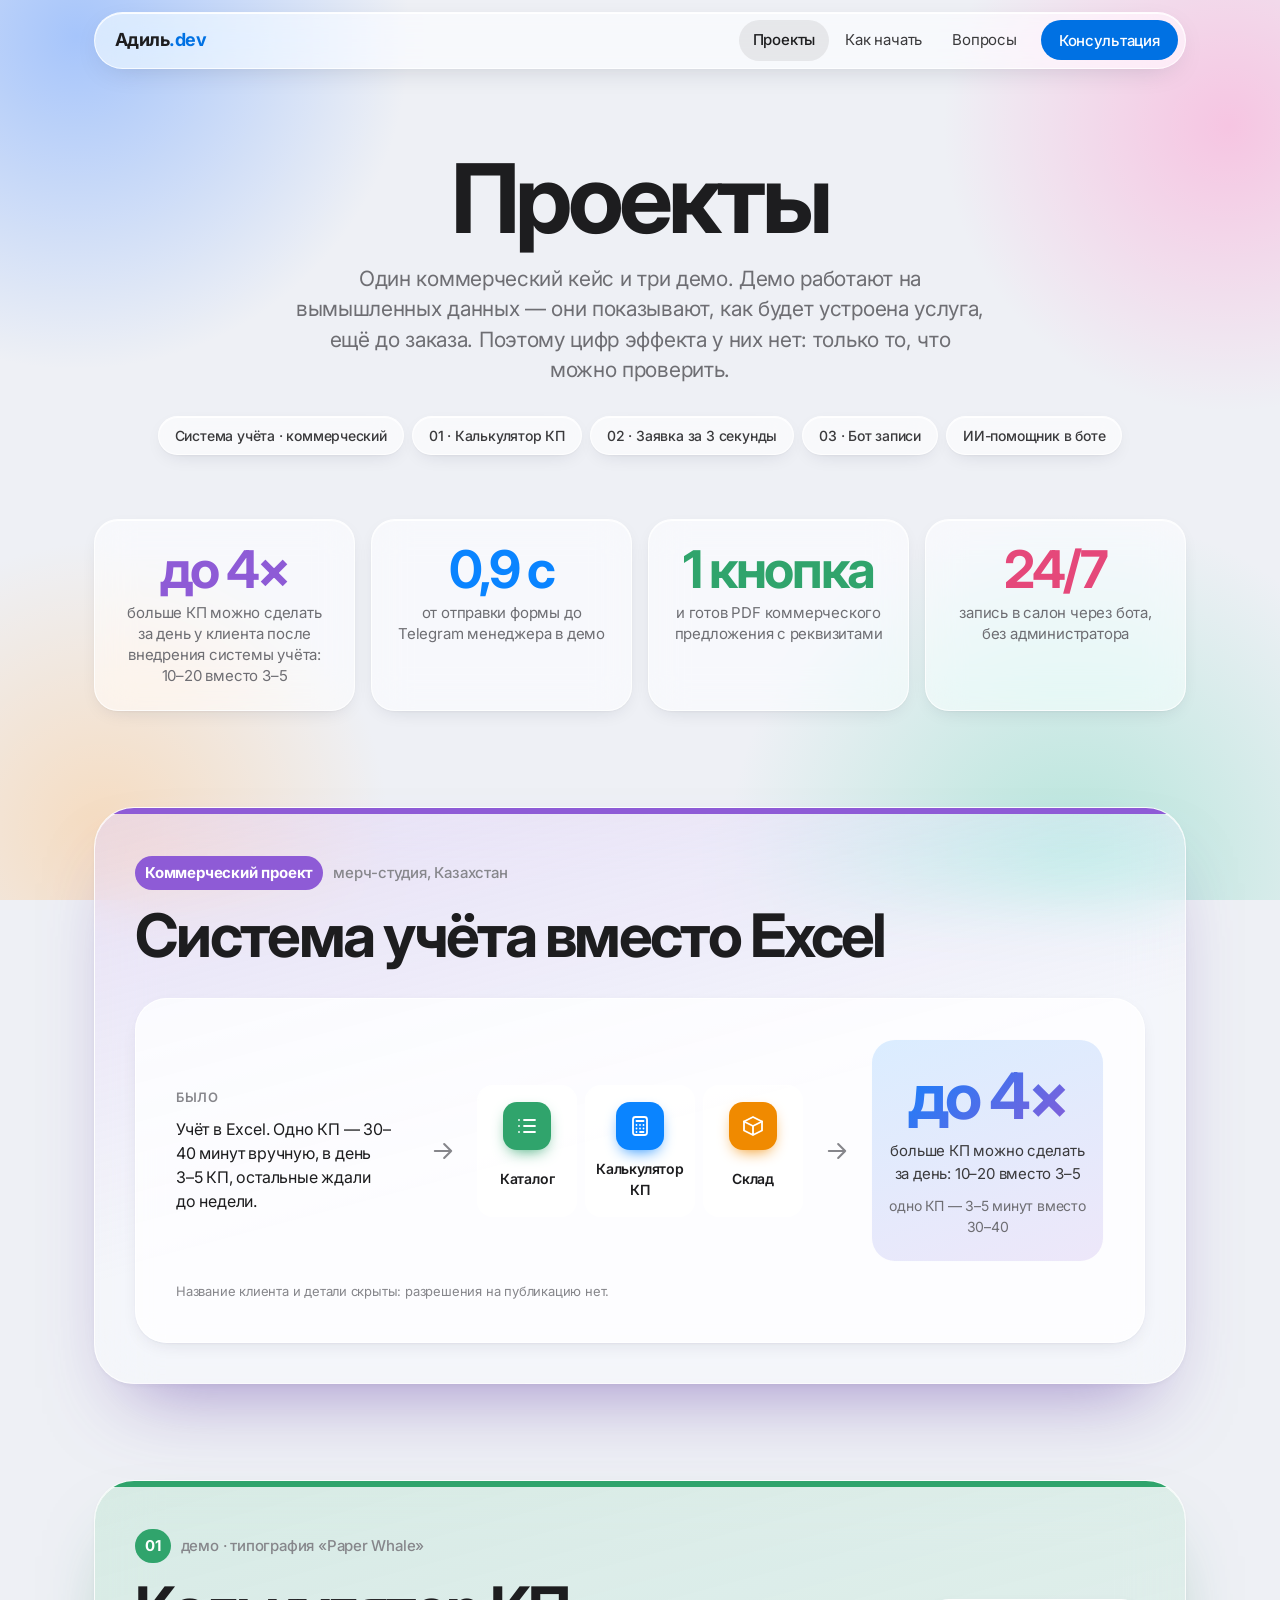
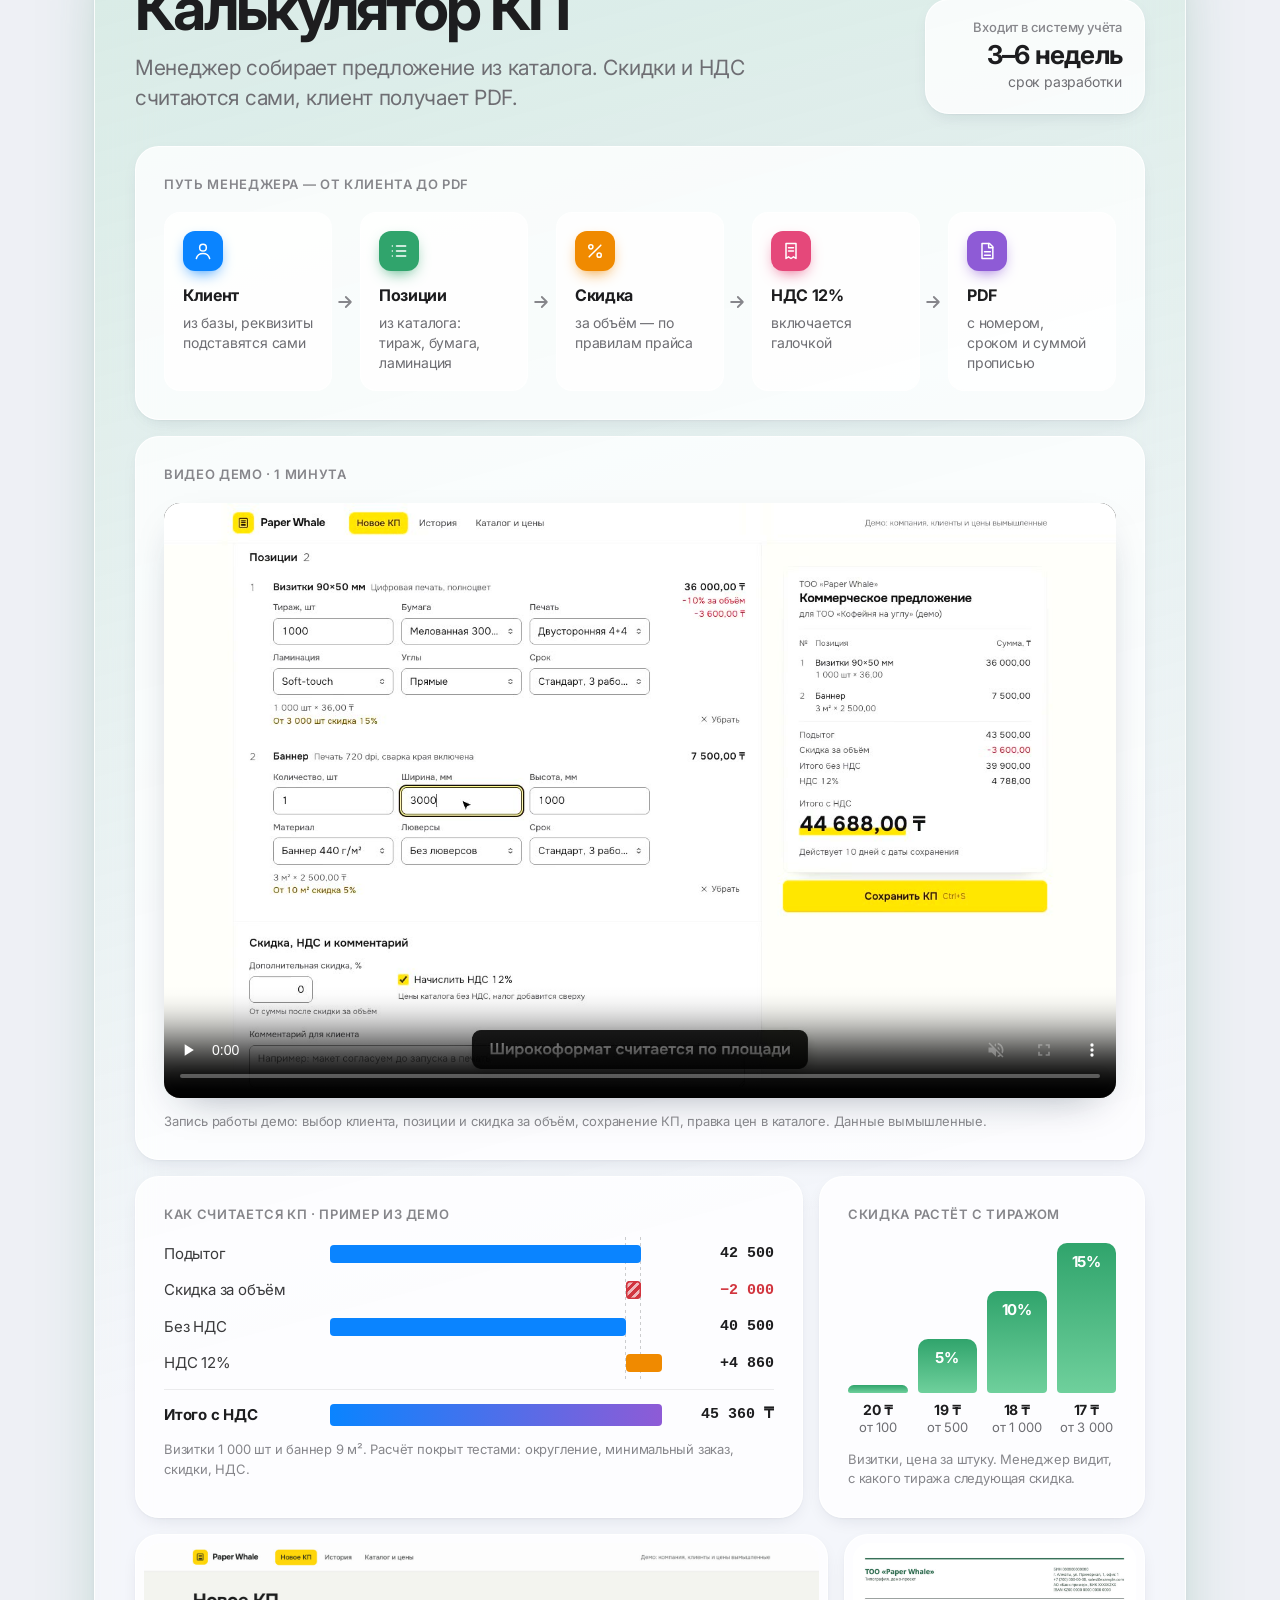
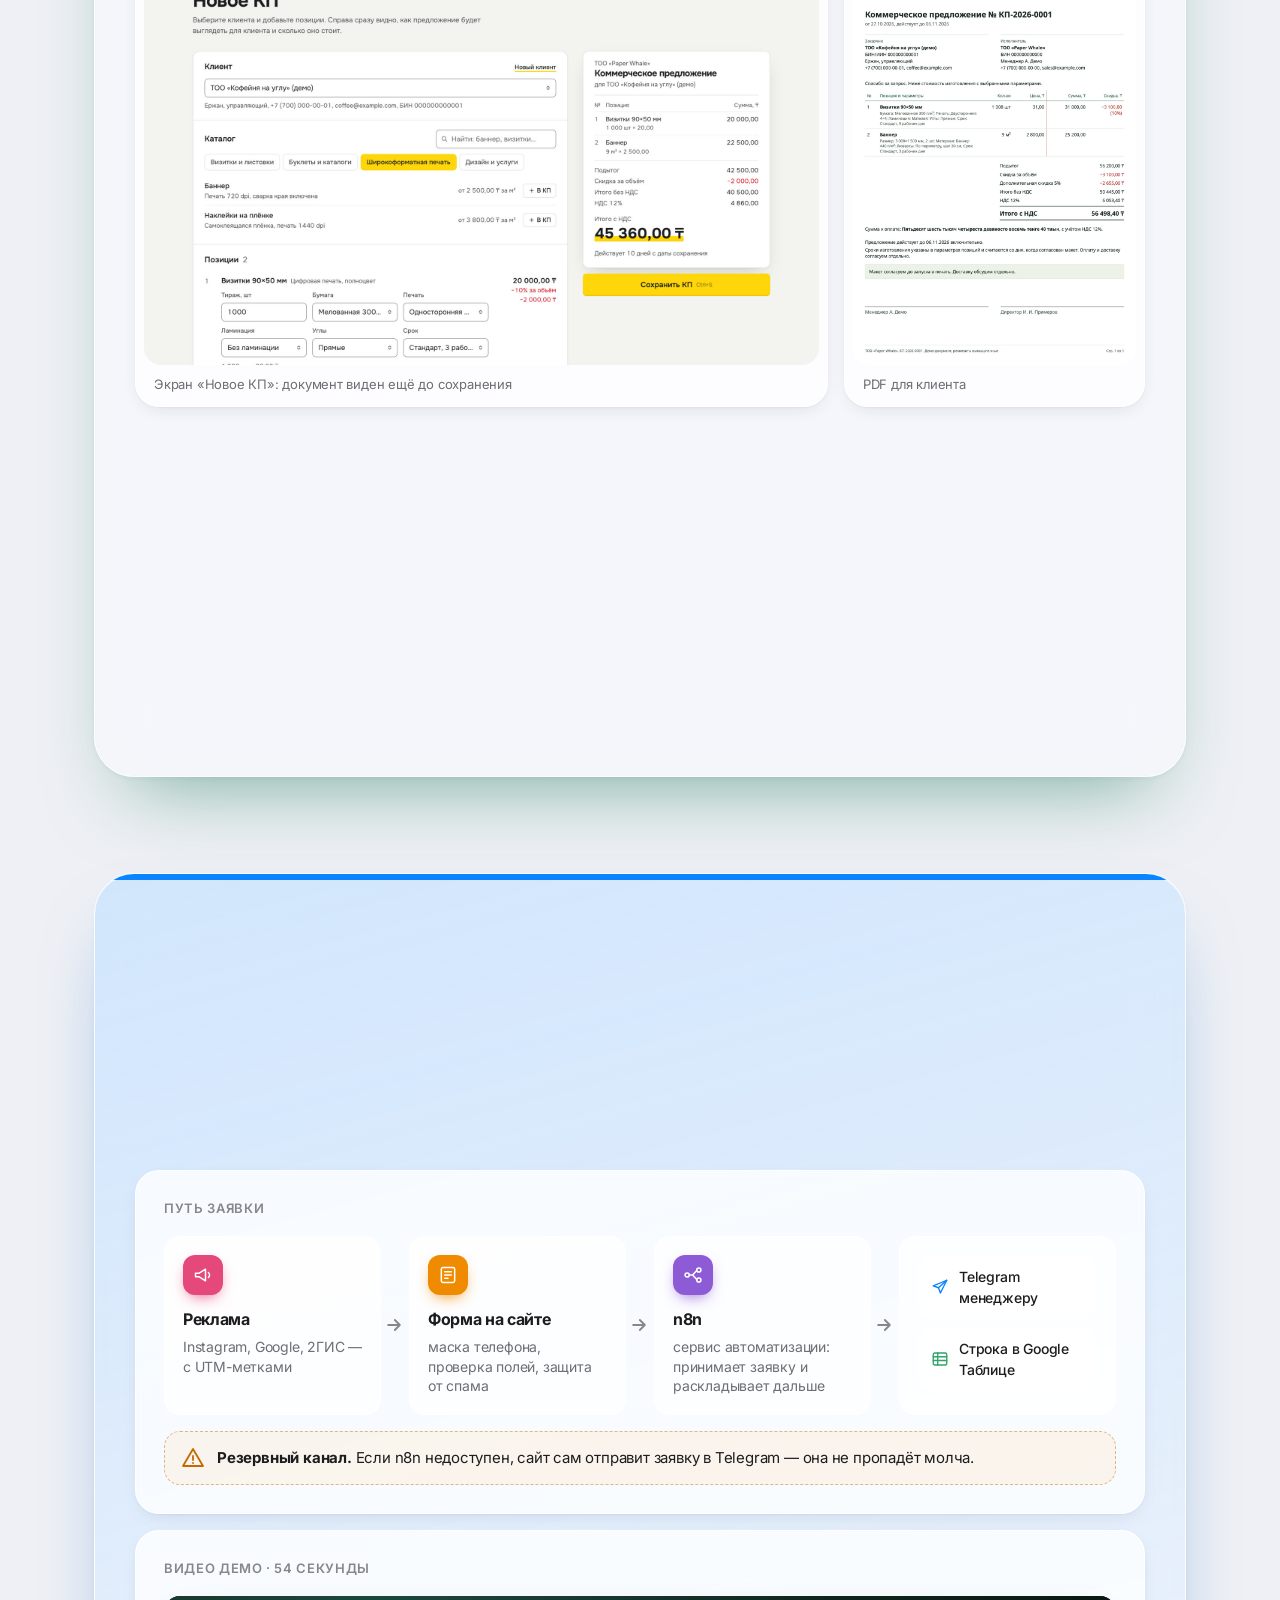
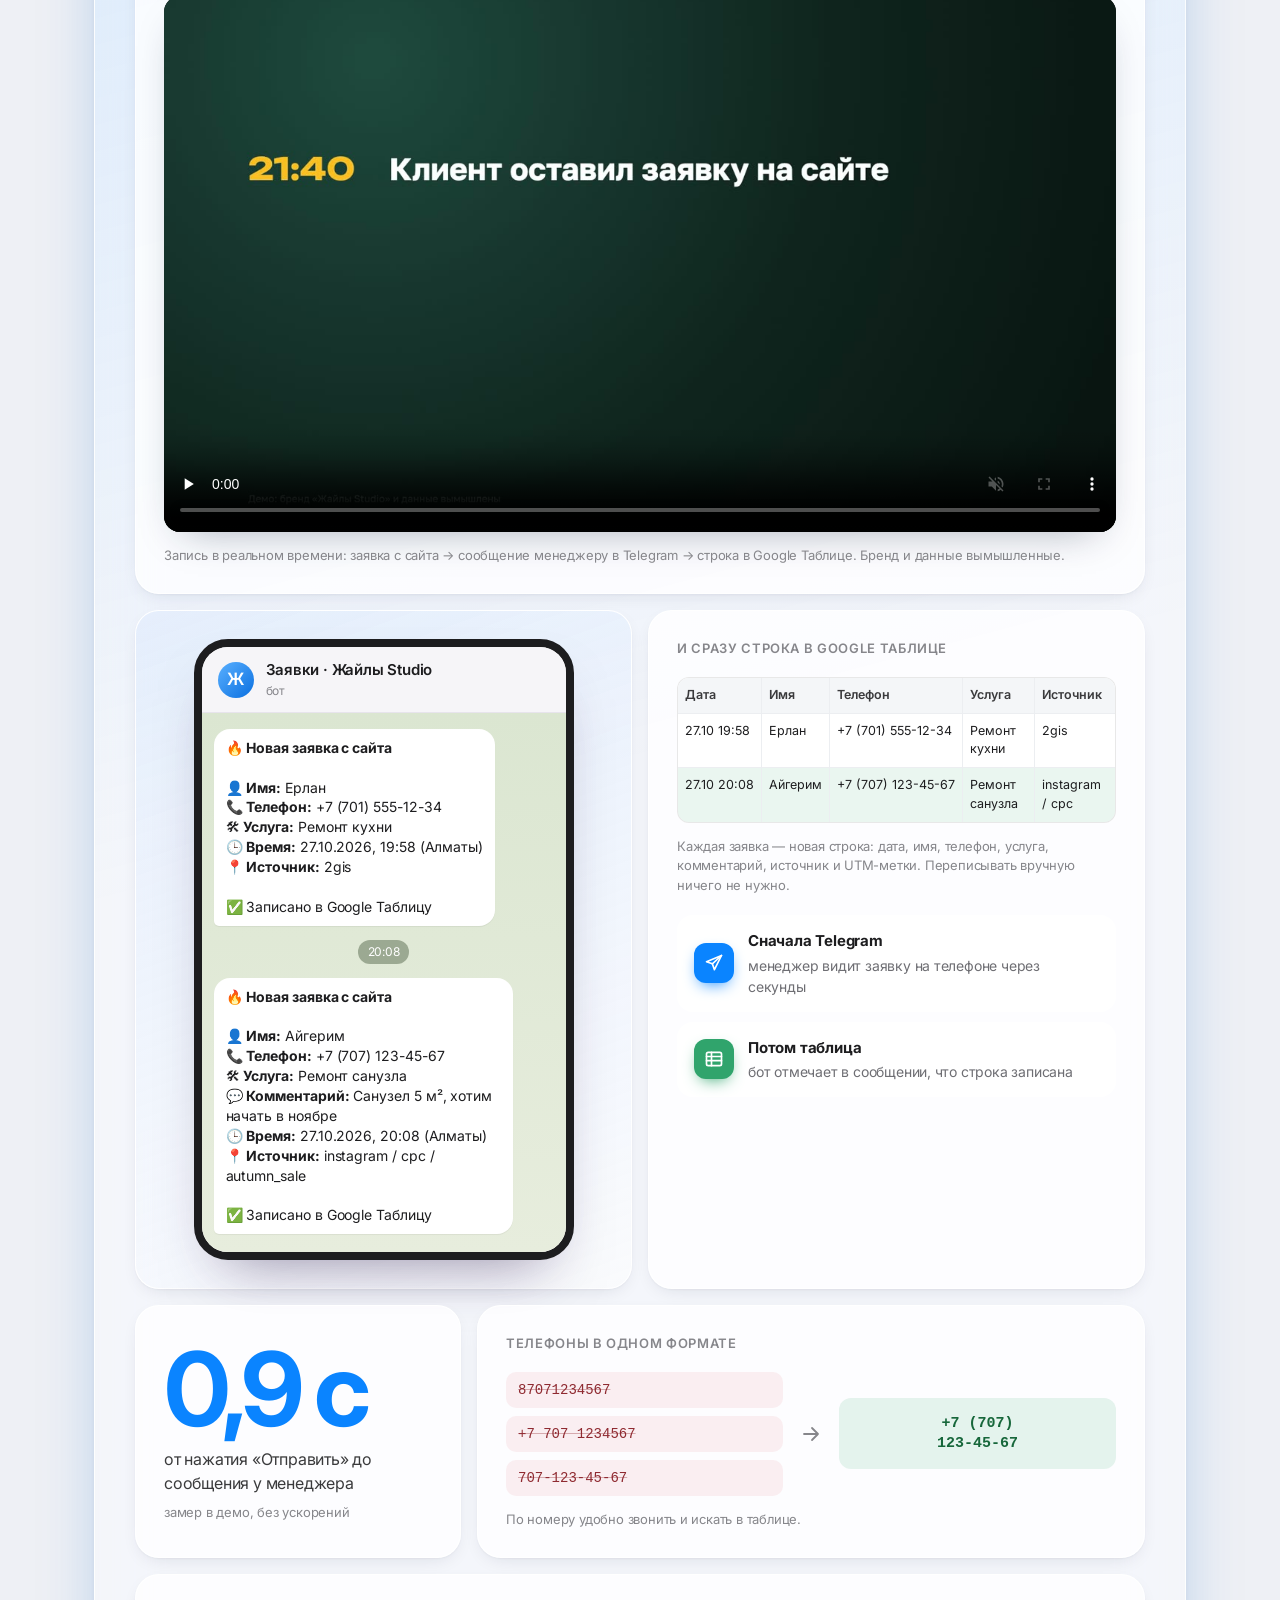
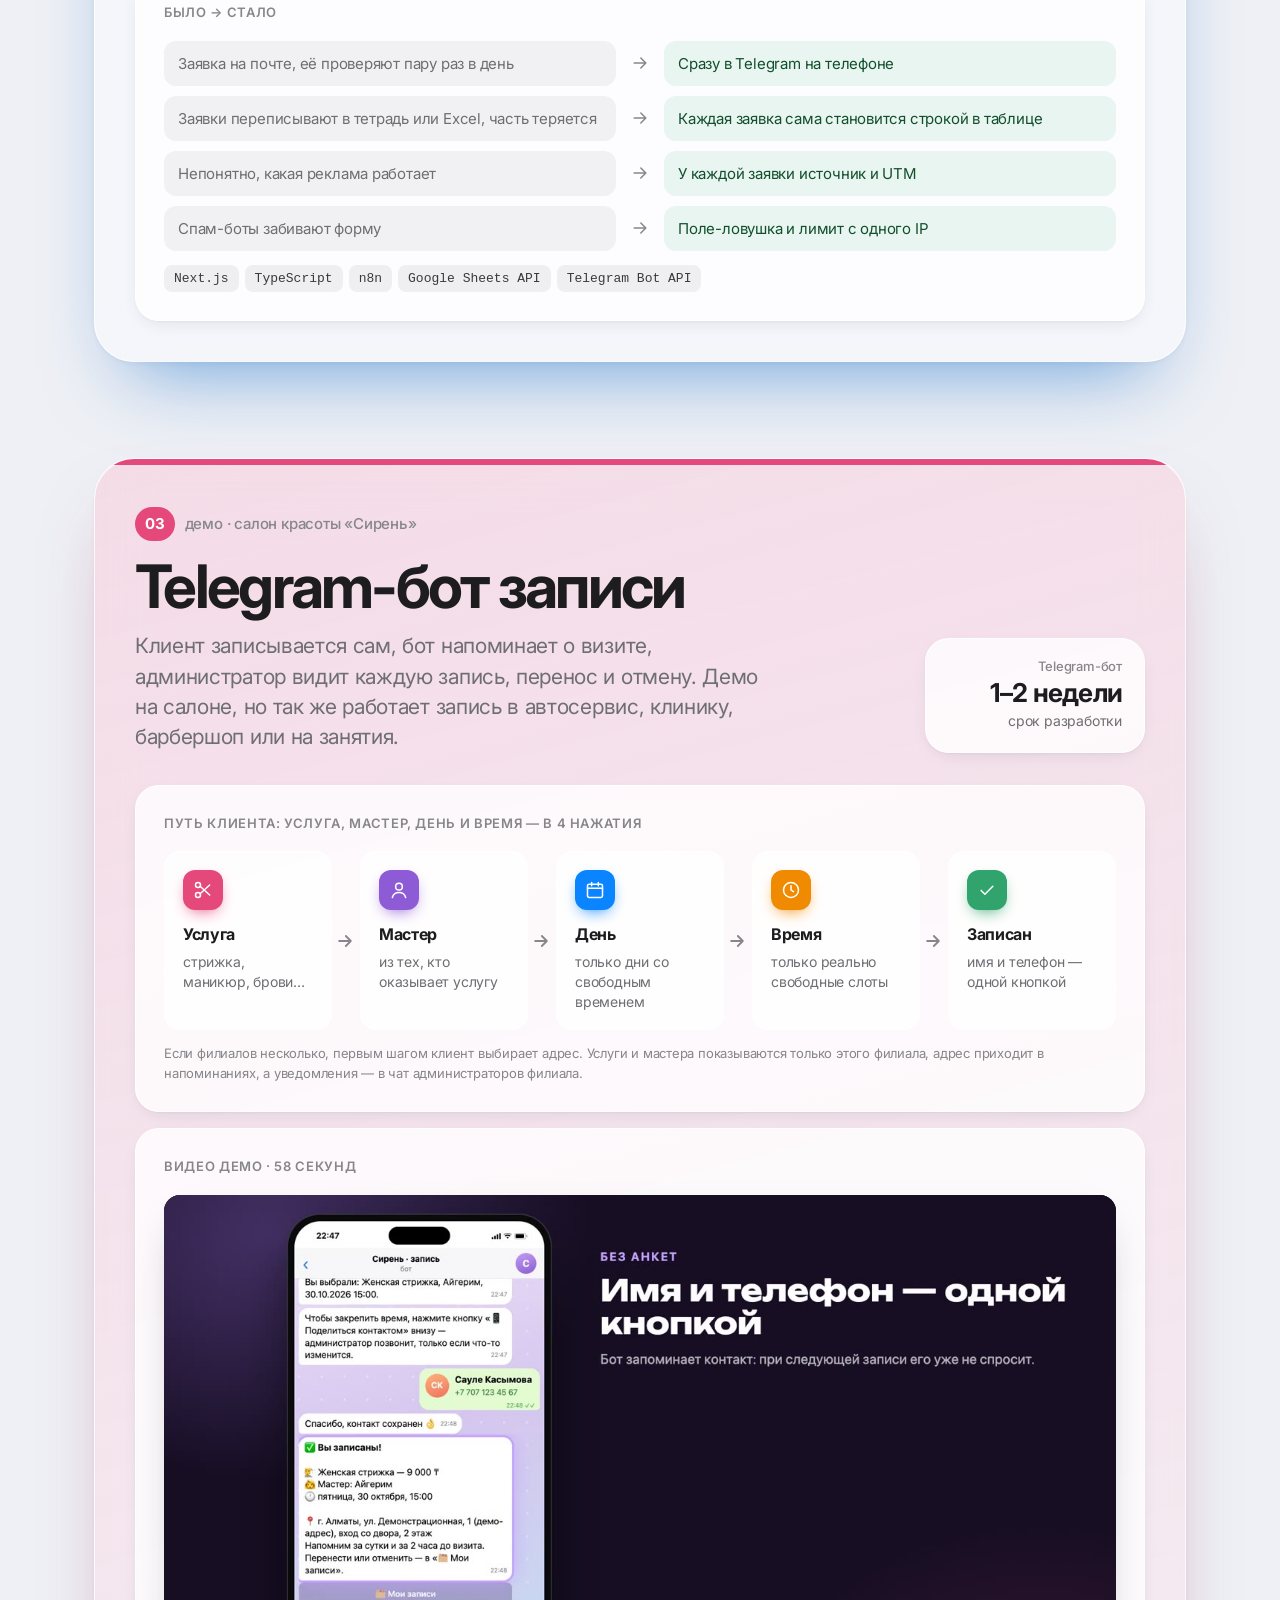
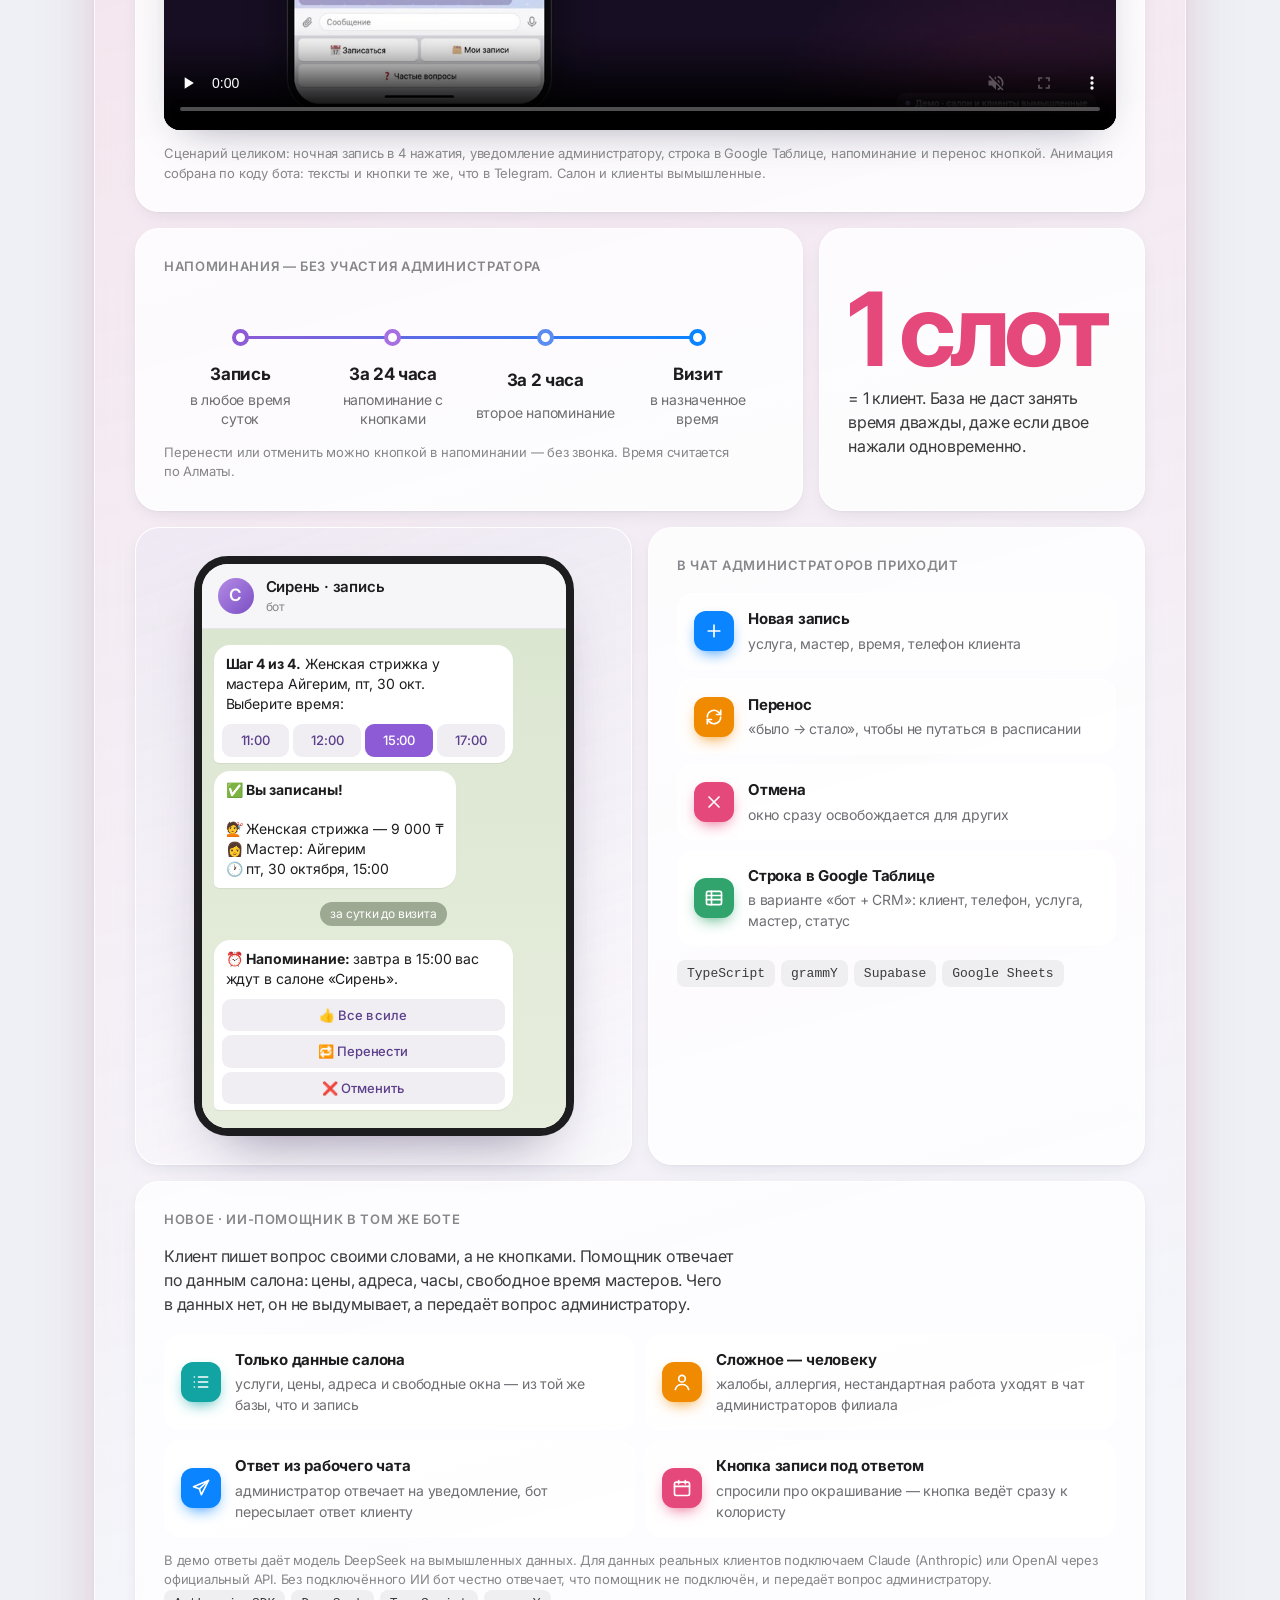
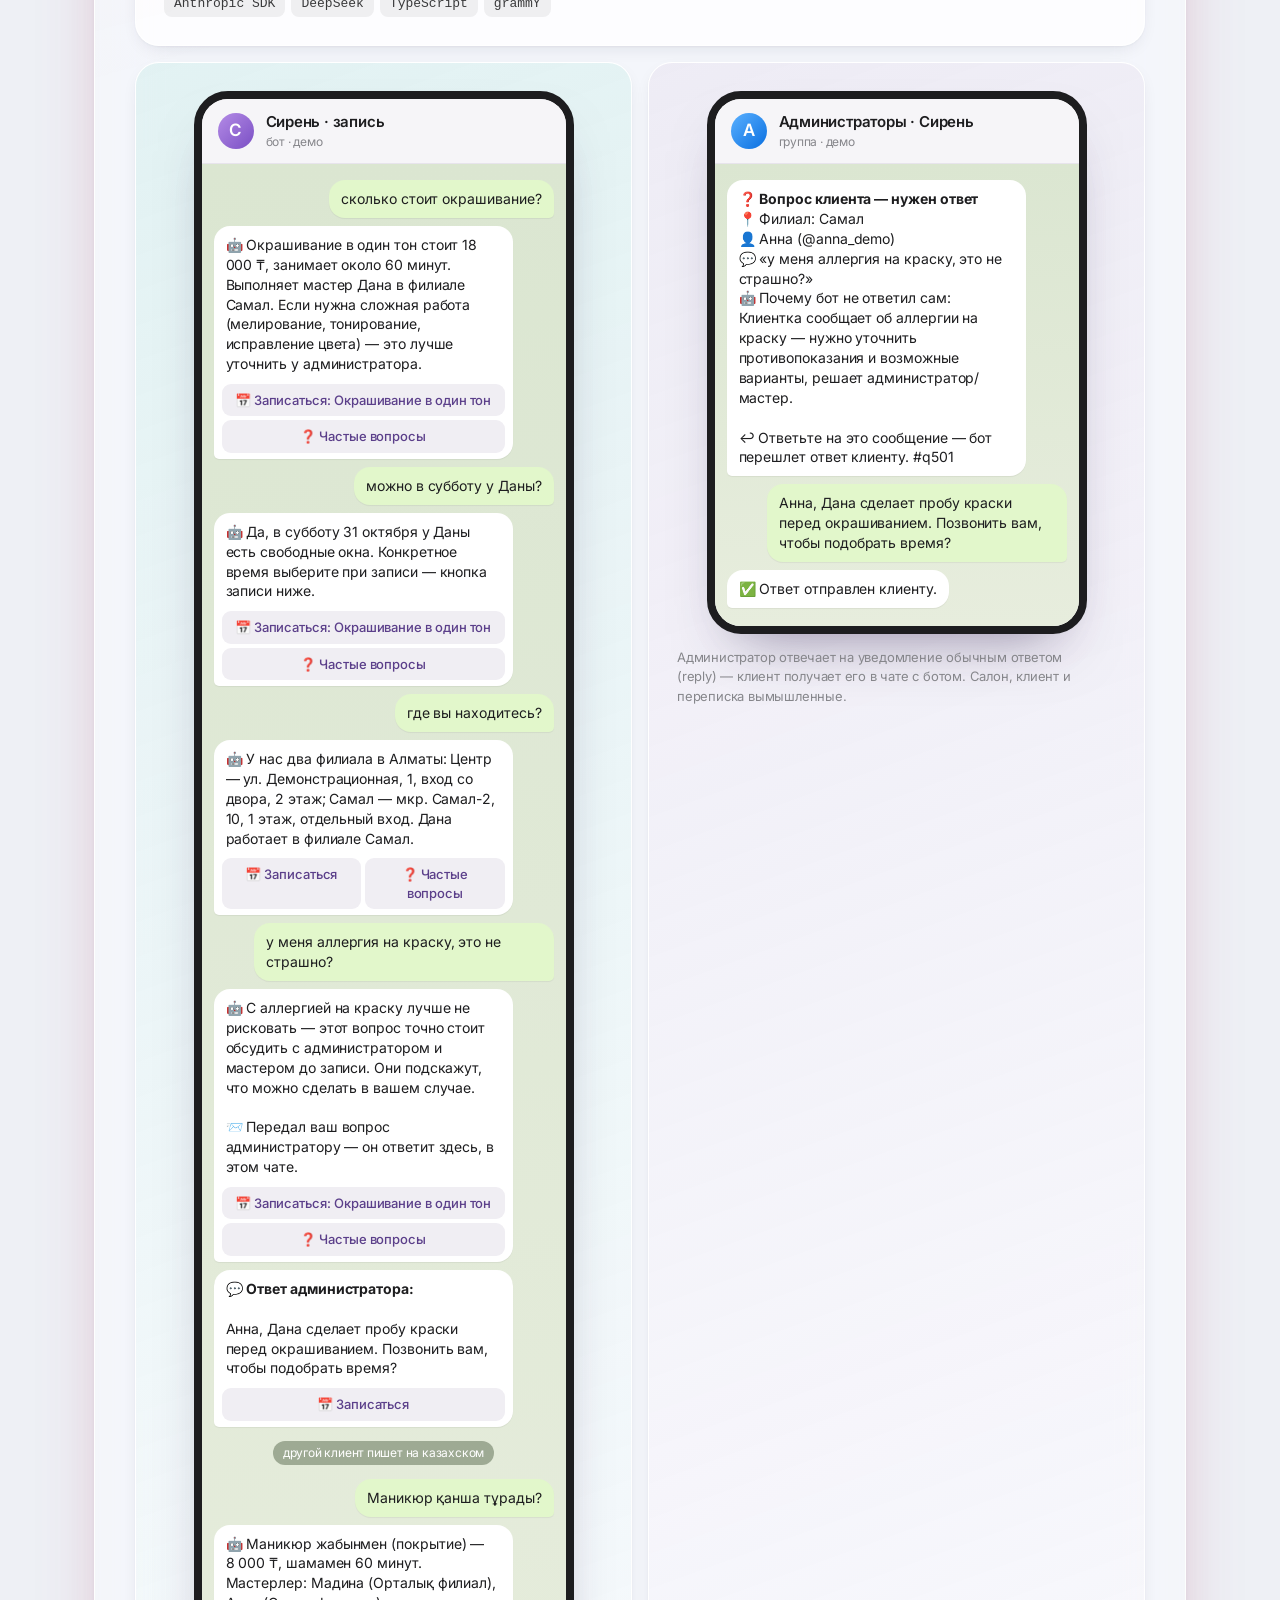
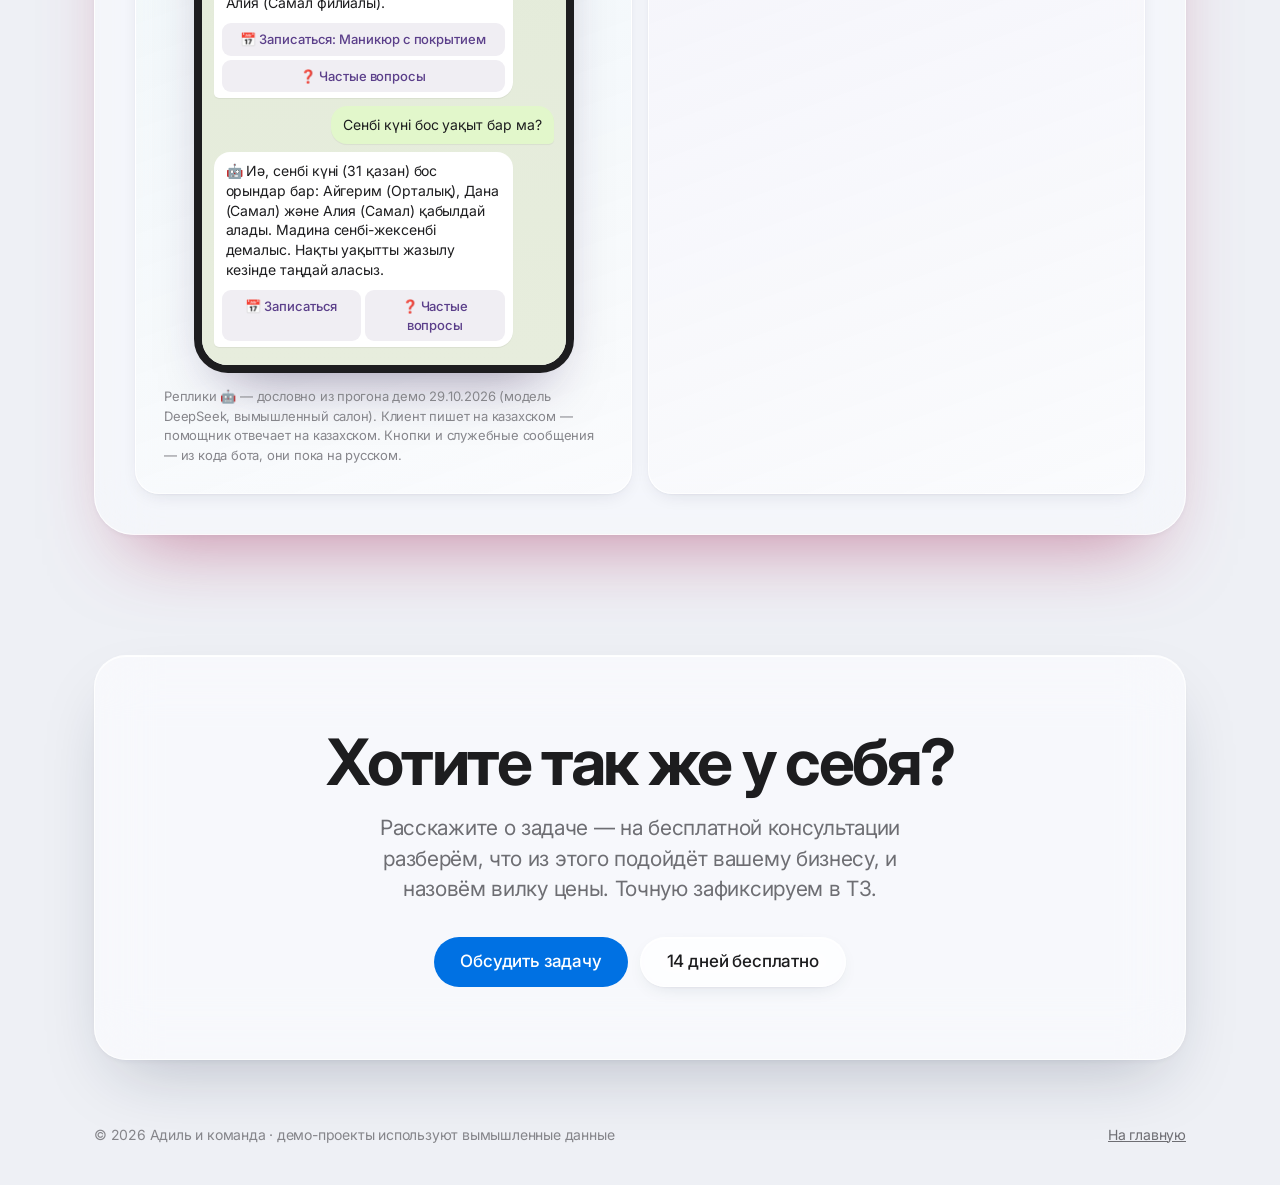
==== commit c48a0c5a: "Подготовка к GitHub Pages: убраны TODO-комментарии, абсолютный og:image Co-Authored-By: Claude Opus " ====
--- a/projects.html
+++ b/projects.html
@@ -6,7 +6,7 @@
   <title>Проекты — Адиль и команда</title>
   <meta name="description" content="Калькулятор КП, автоматизация заявок и Telegram-бот записи: как устроены демо-проекты, в цифрах и схемах. Плюс коммерческий кейс: система учёта.">
   <meta property="og:title" content="Проекты Адиля и команды — в цифрах и схемах">
-  <meta property="og:image" content="assets/kp-builder.jpg">
+  <meta property="og:image" content="https://adil3akarin-blip.github.io/site/assets/kp-builder.jpg">
   <meta name="theme-color" content="#eef0f5">
   <link rel="preconnect" href="https://fonts.googleapis.com">
   <link rel="preconnect" href="https://fonts.gstatic.com" crossorigin>
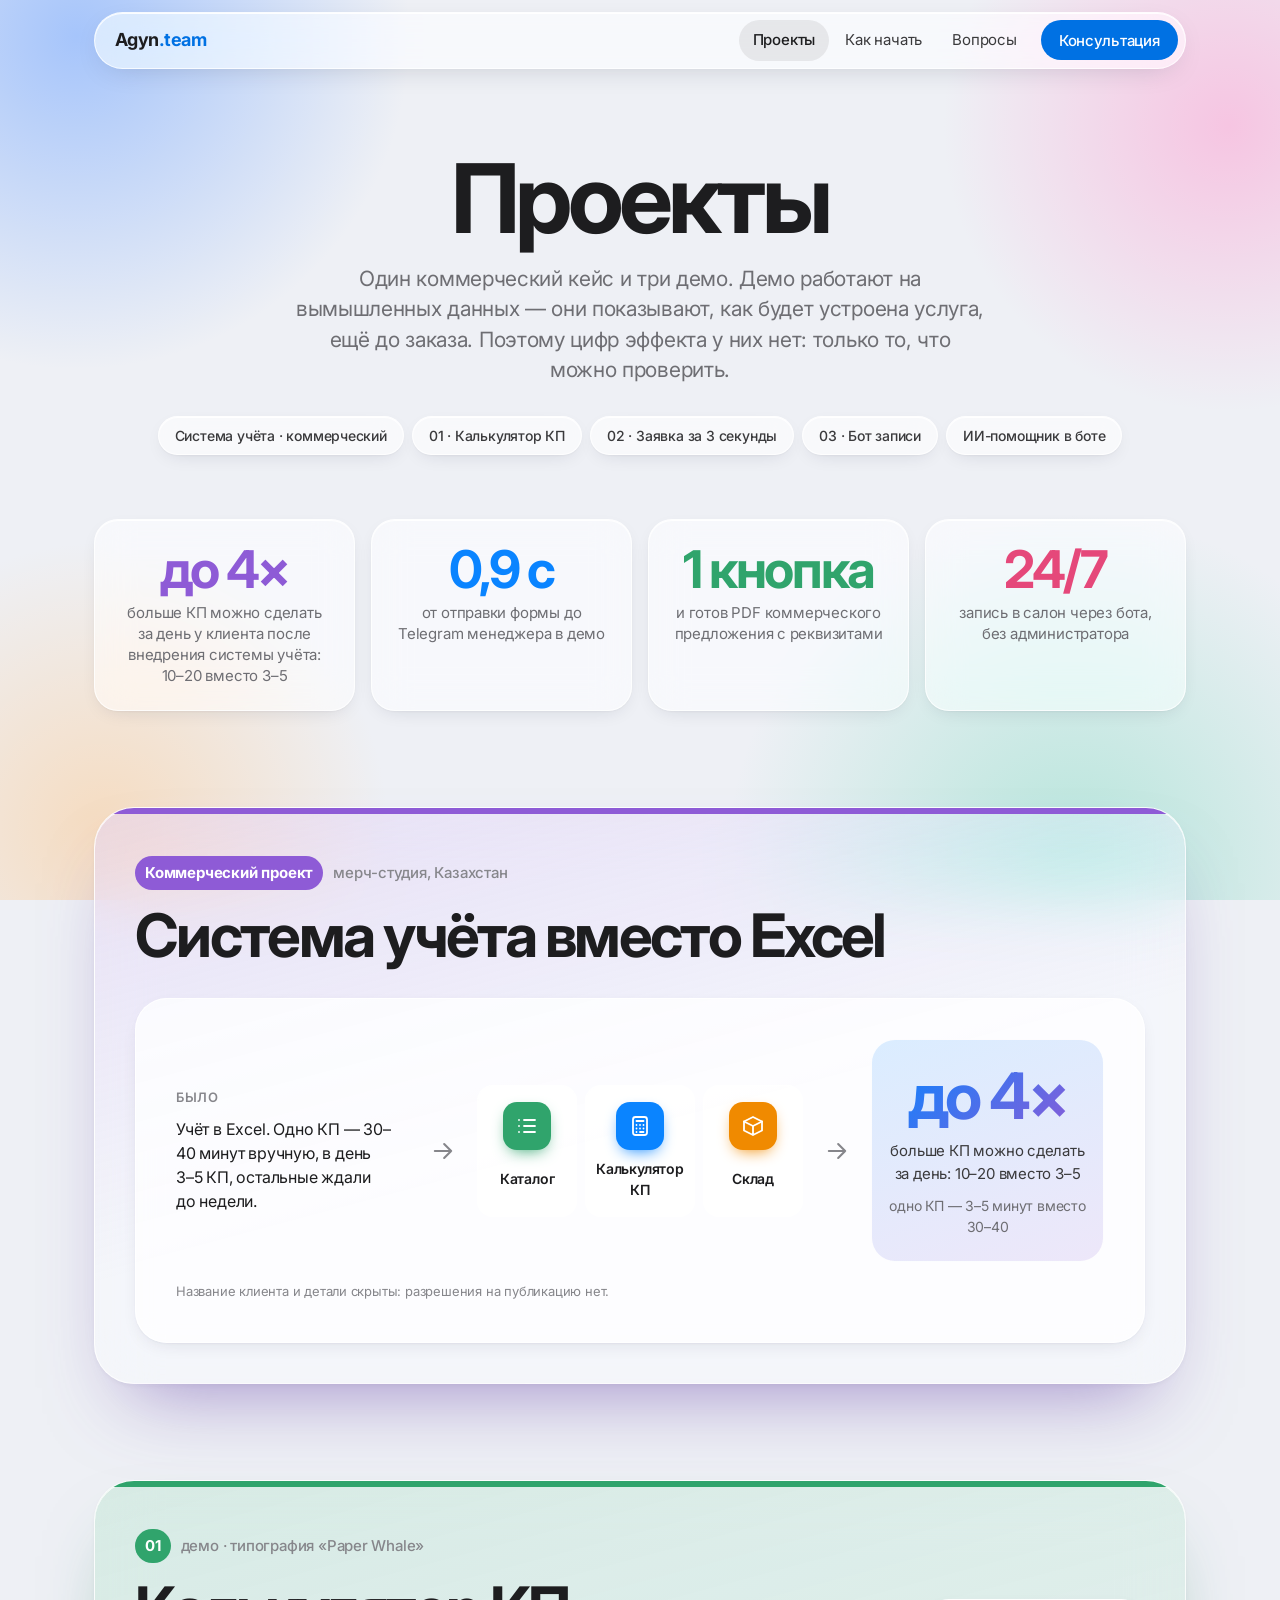
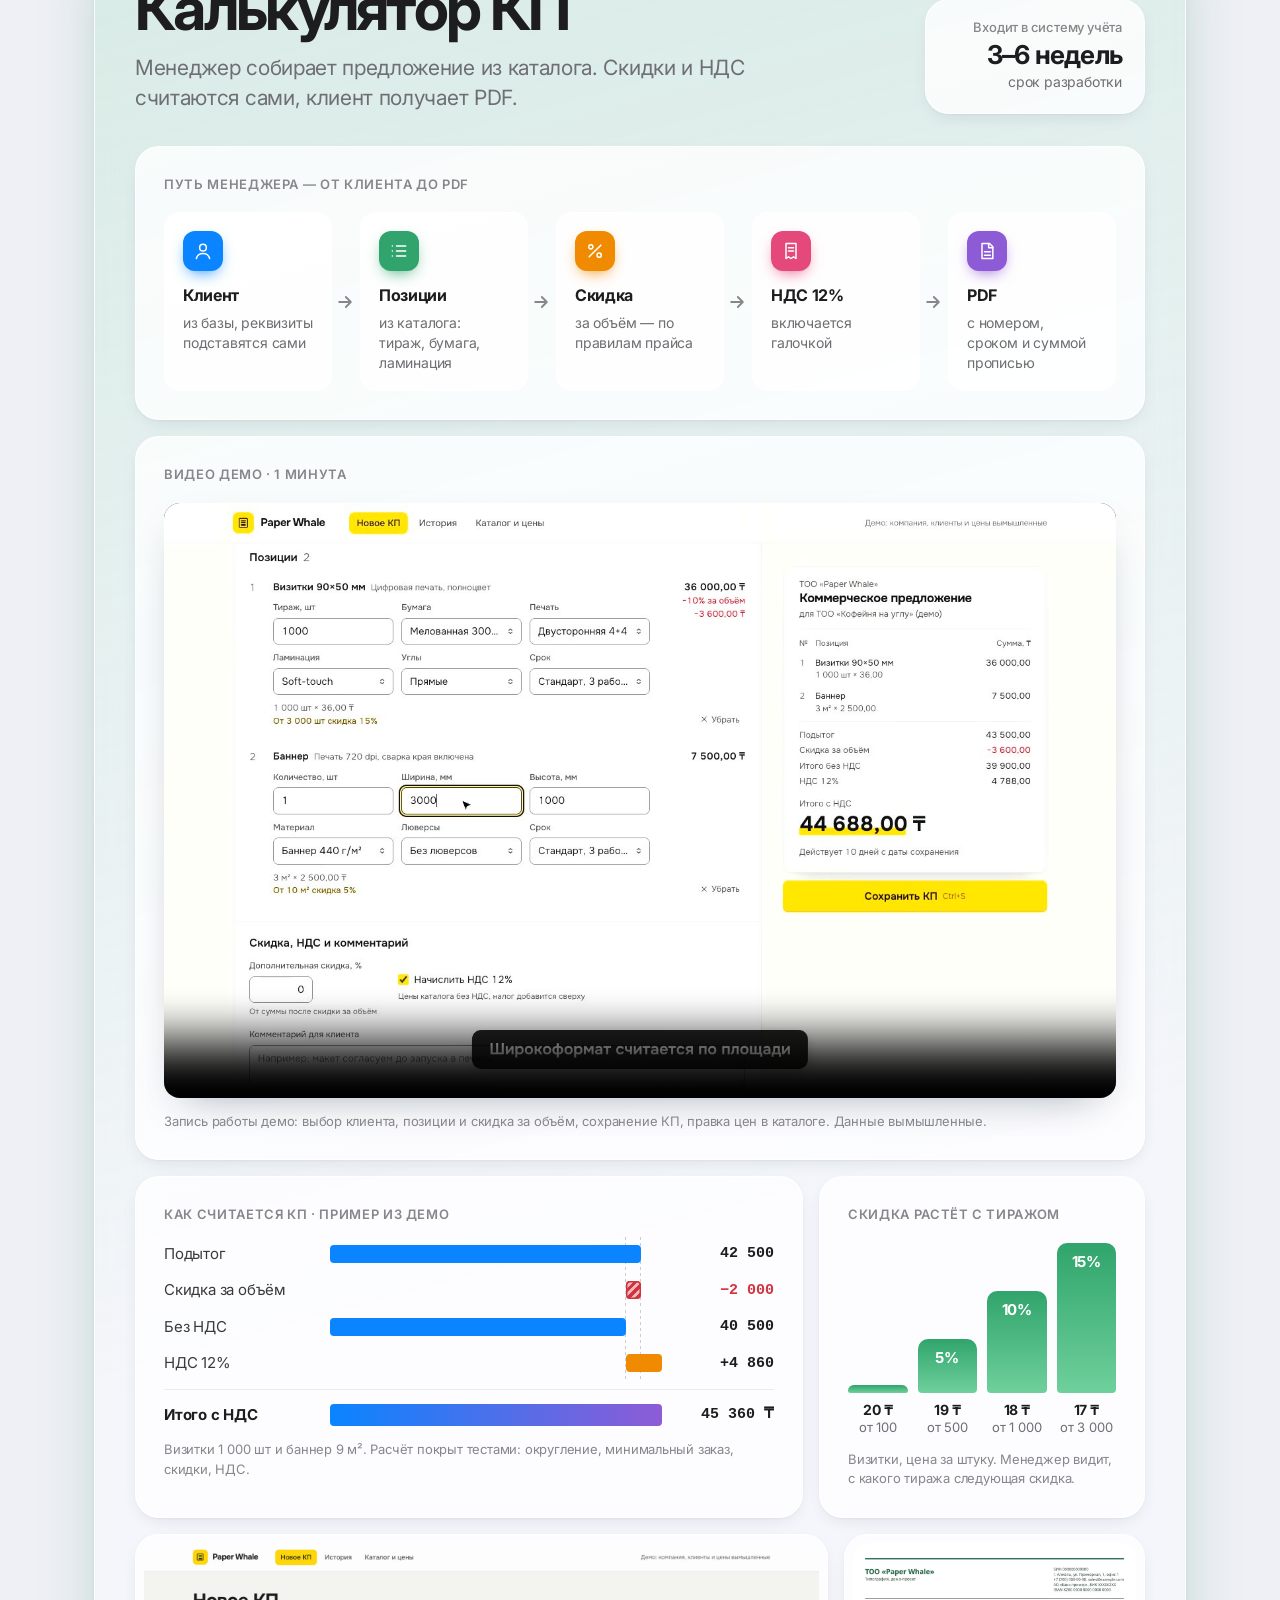
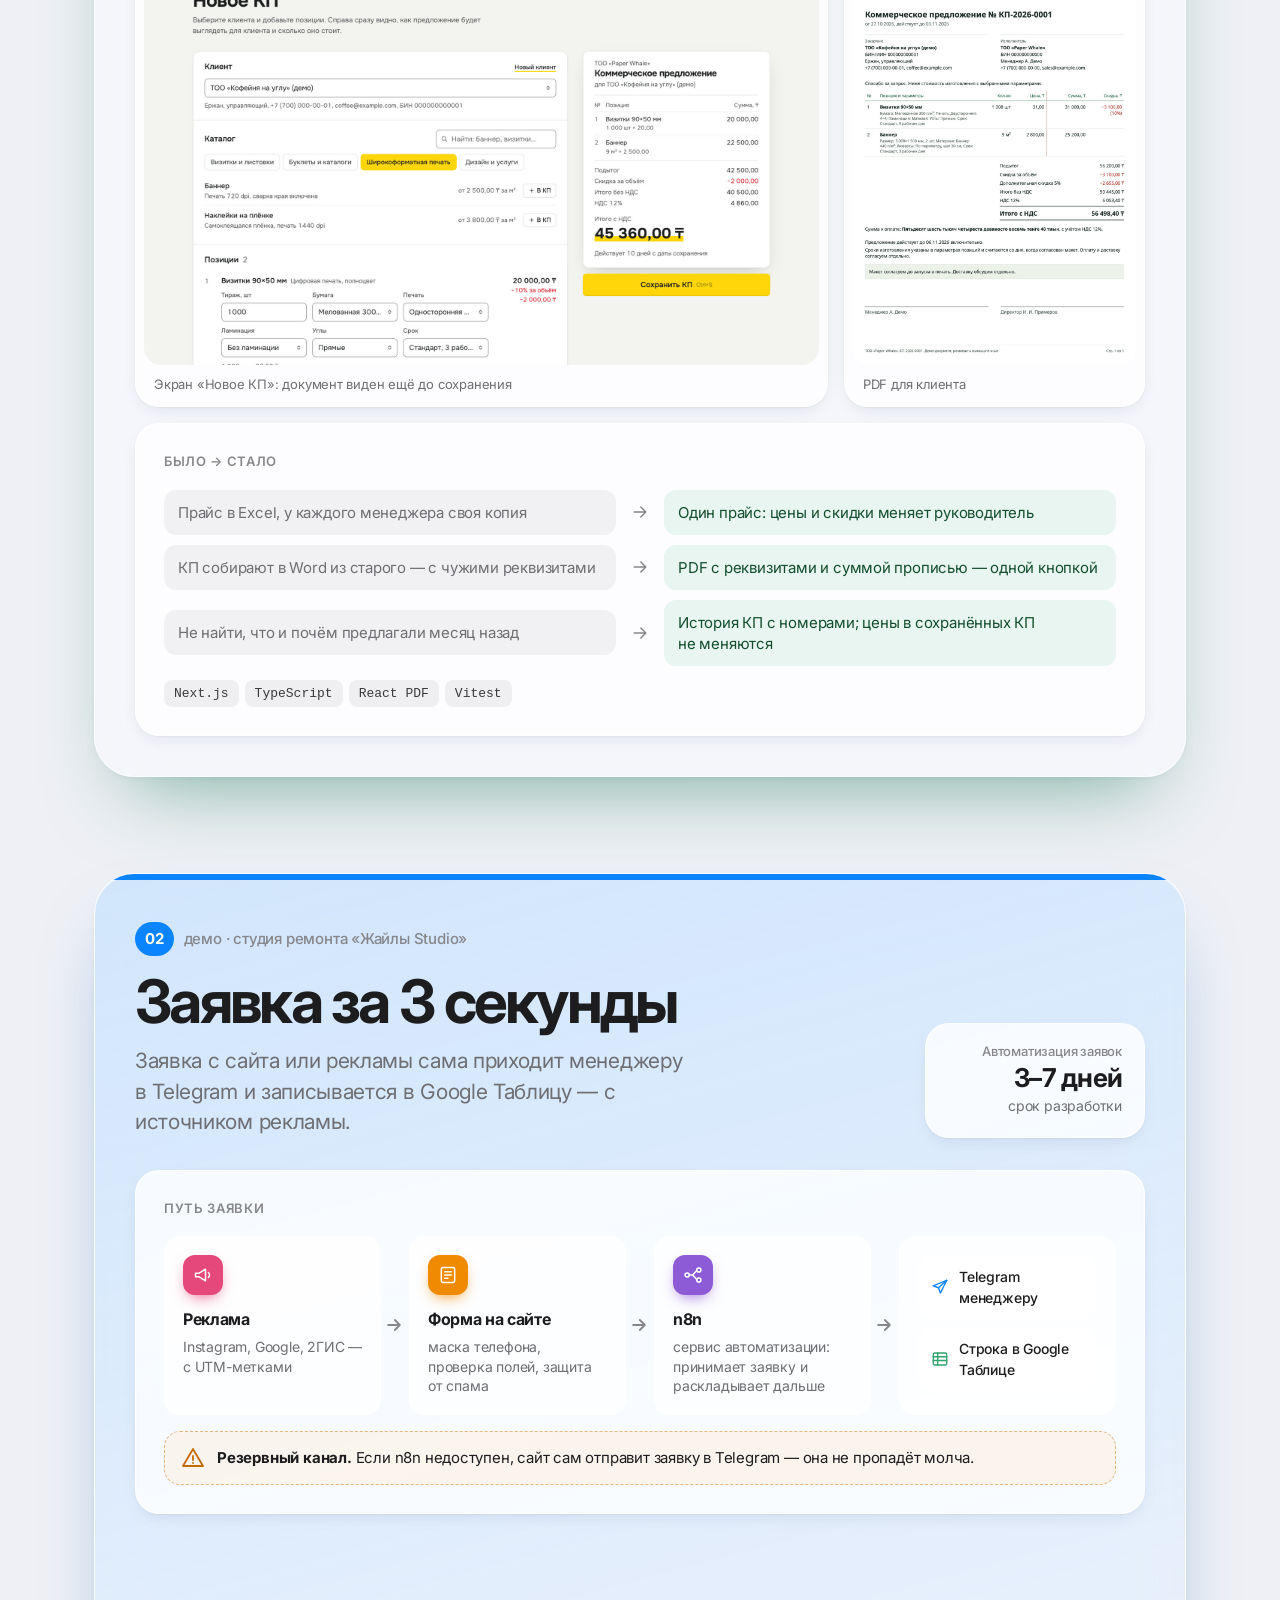
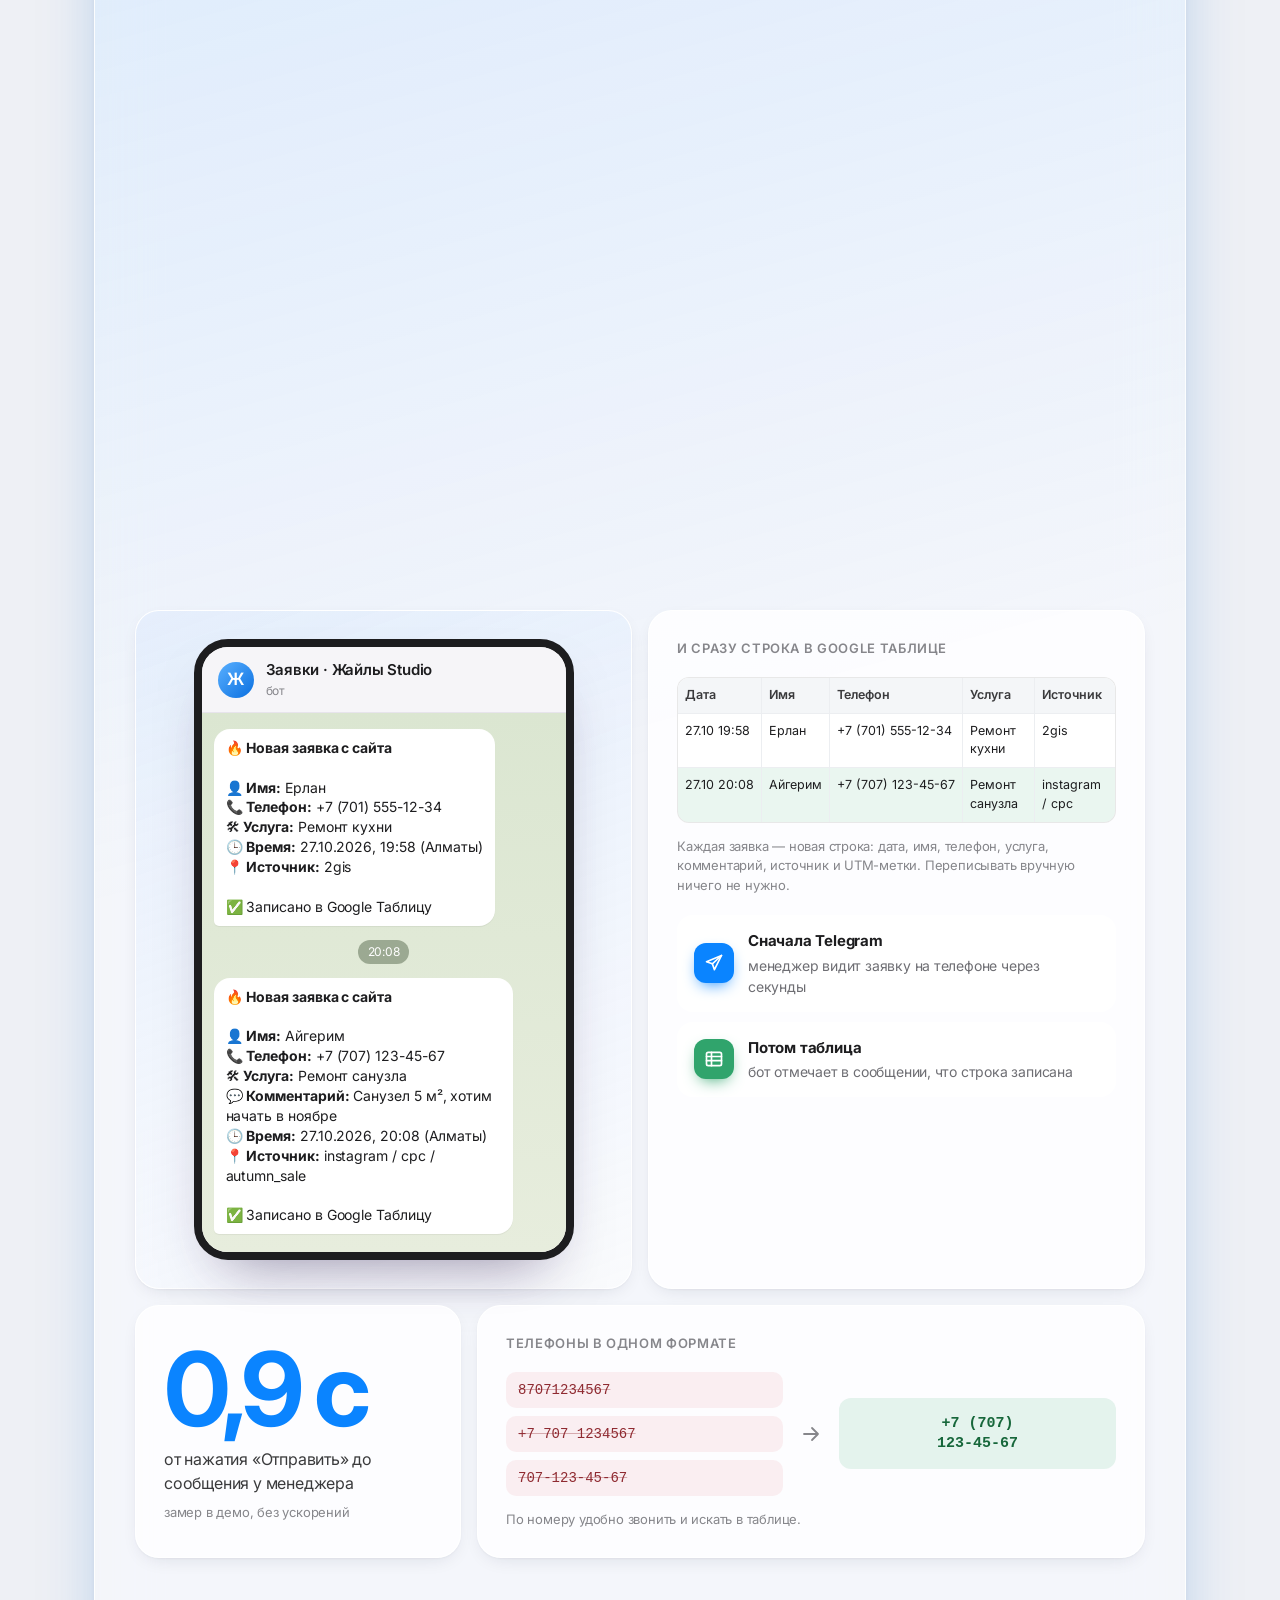
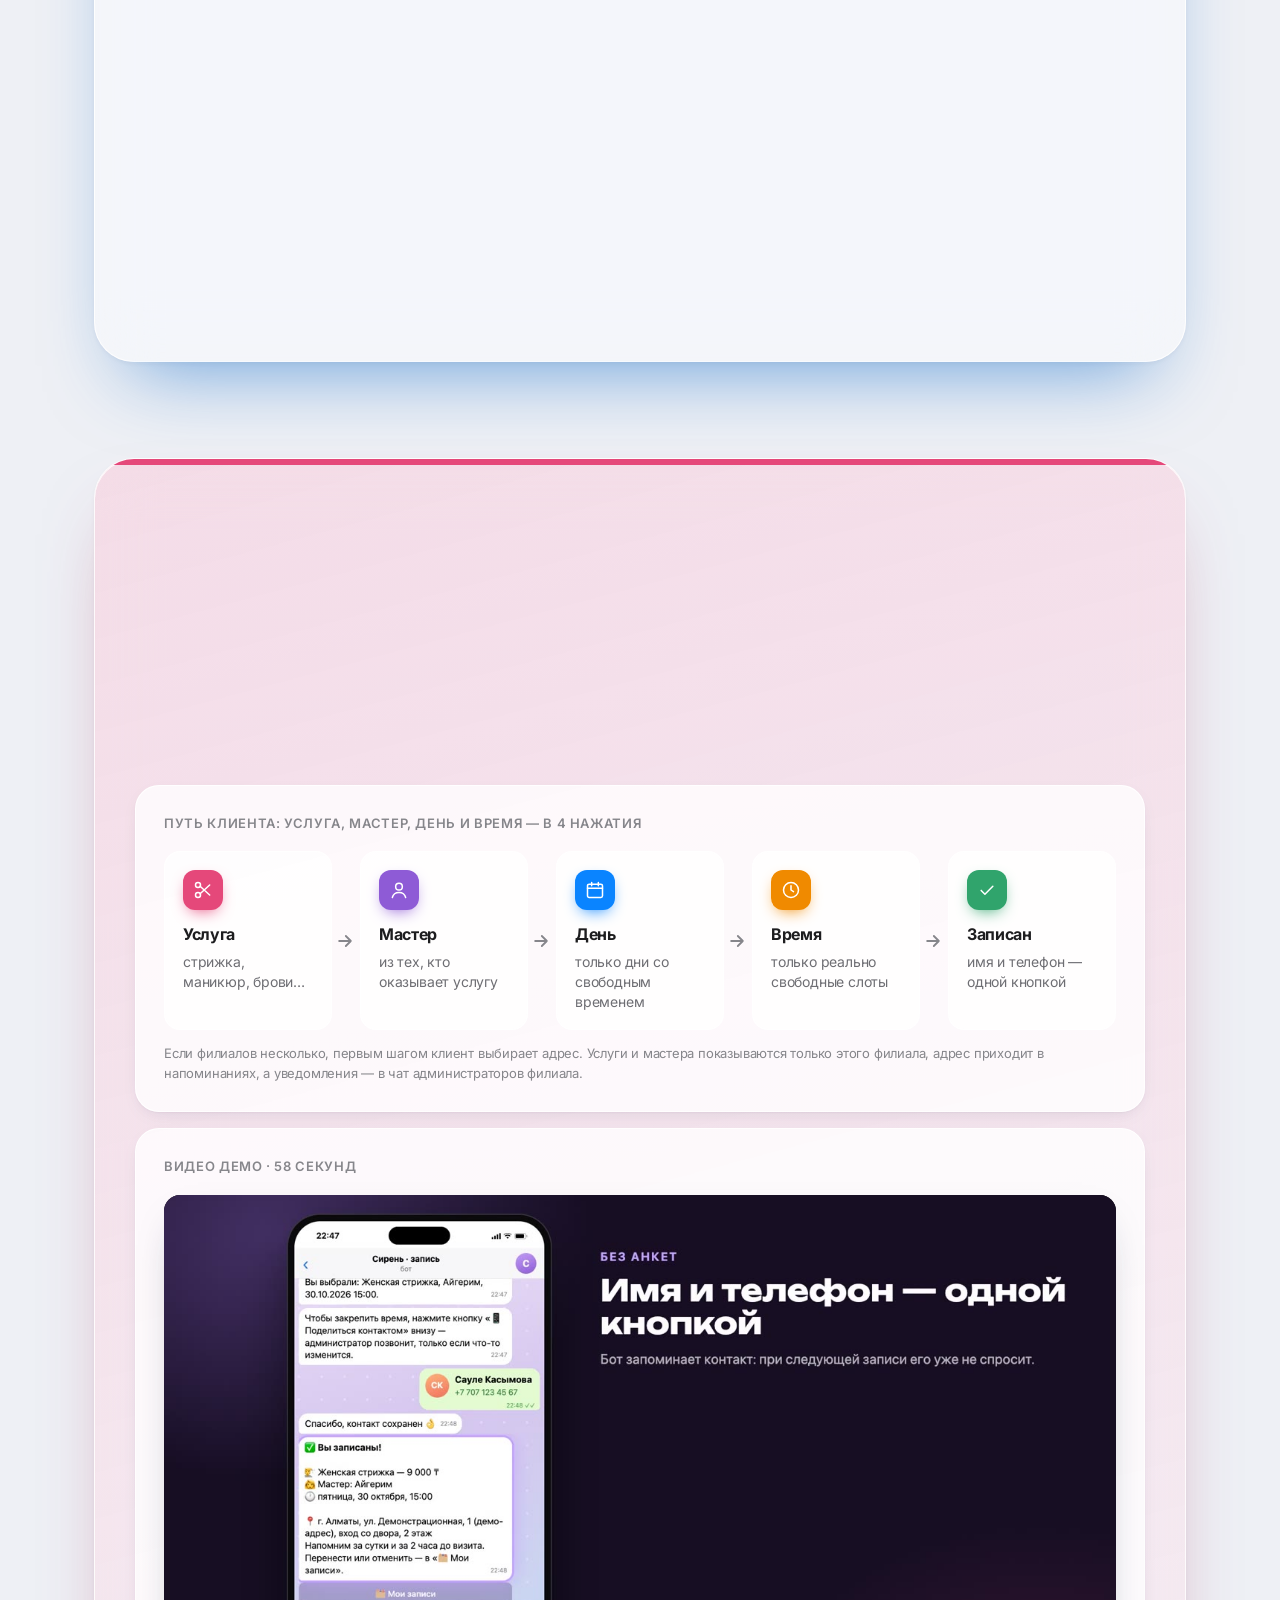
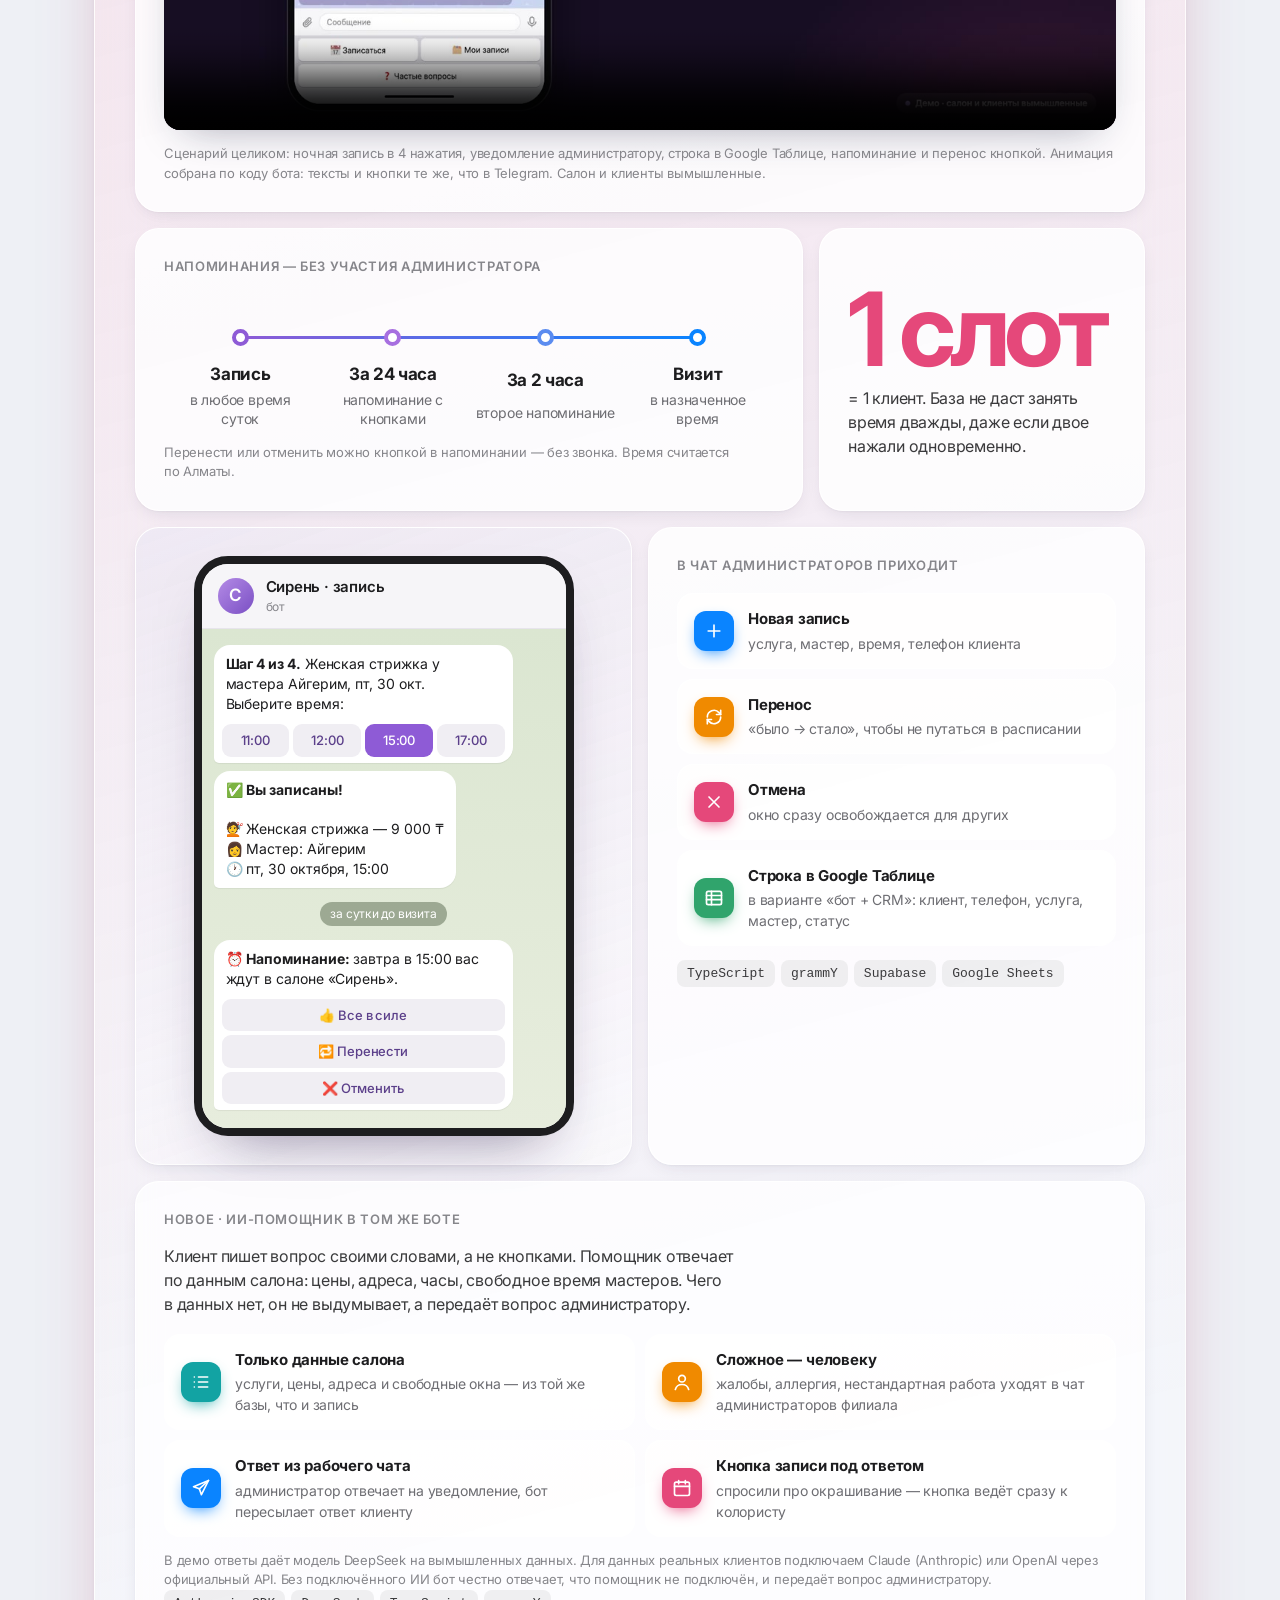
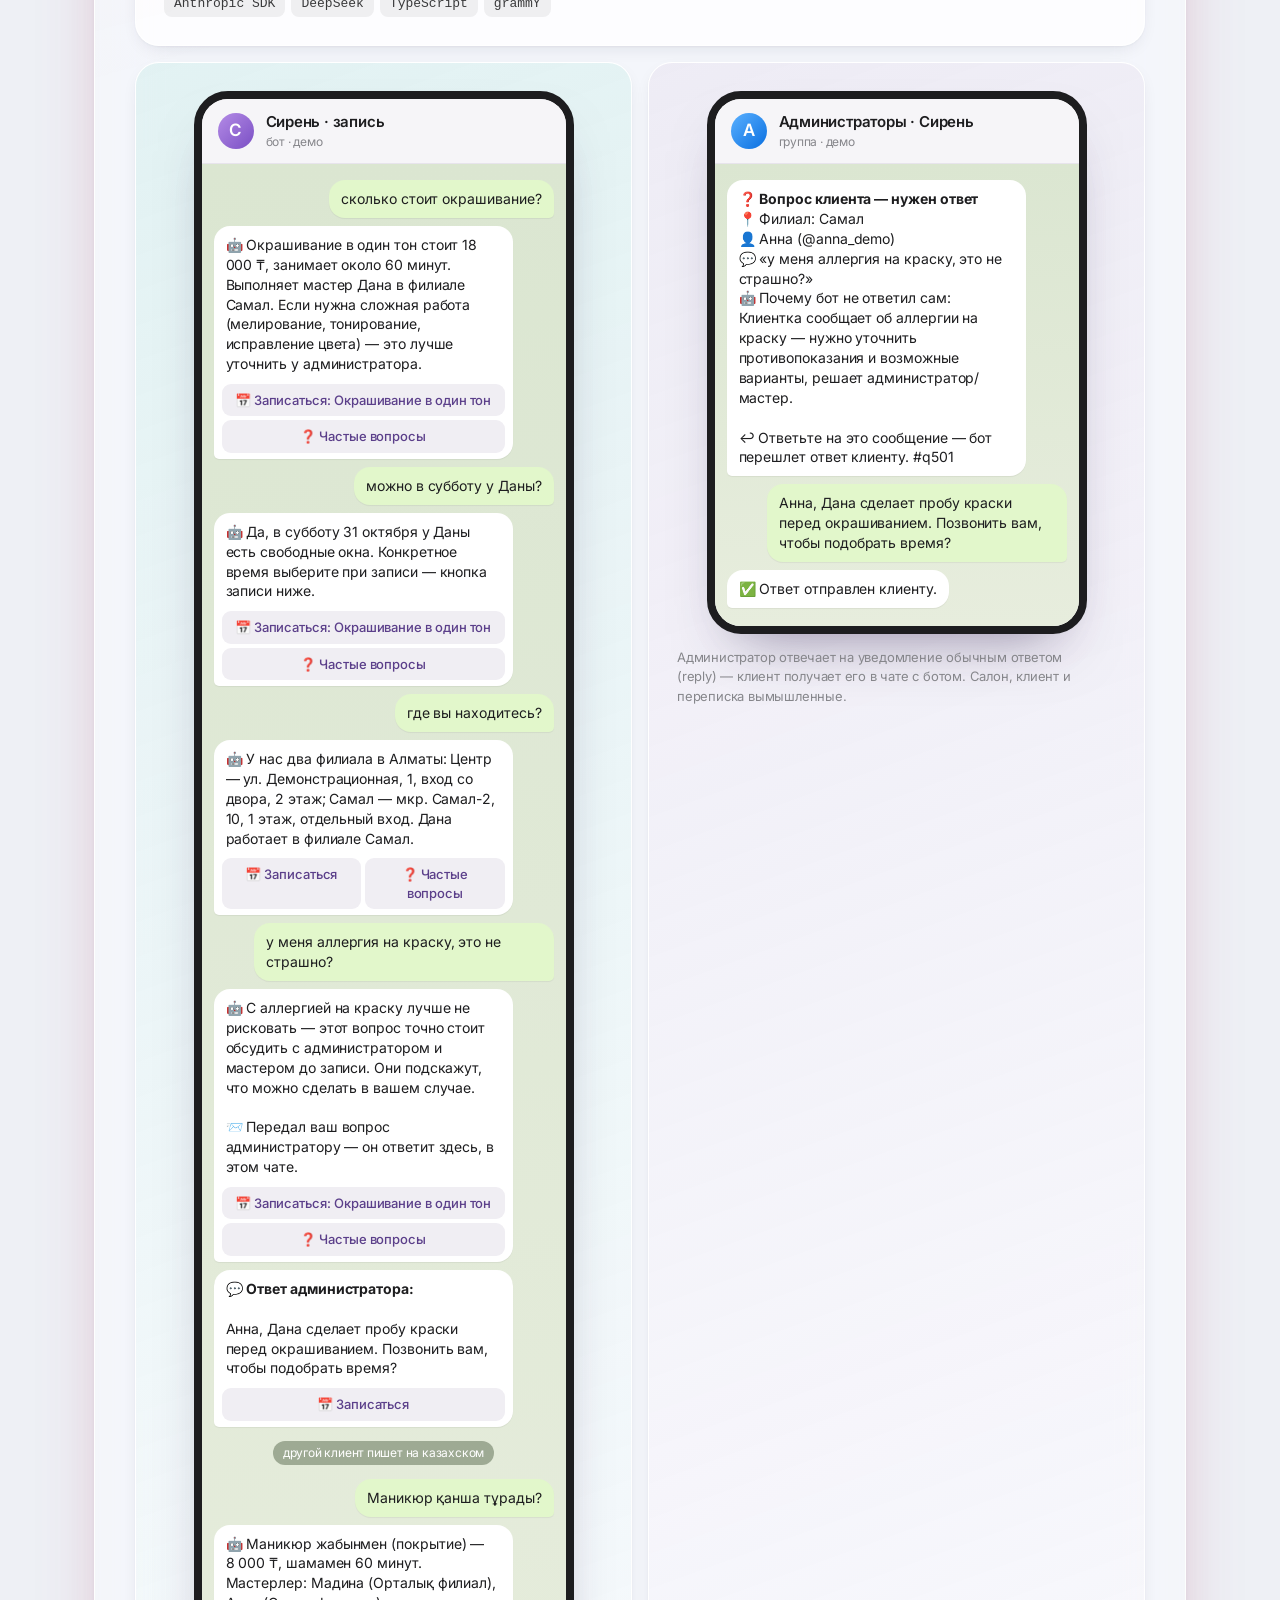
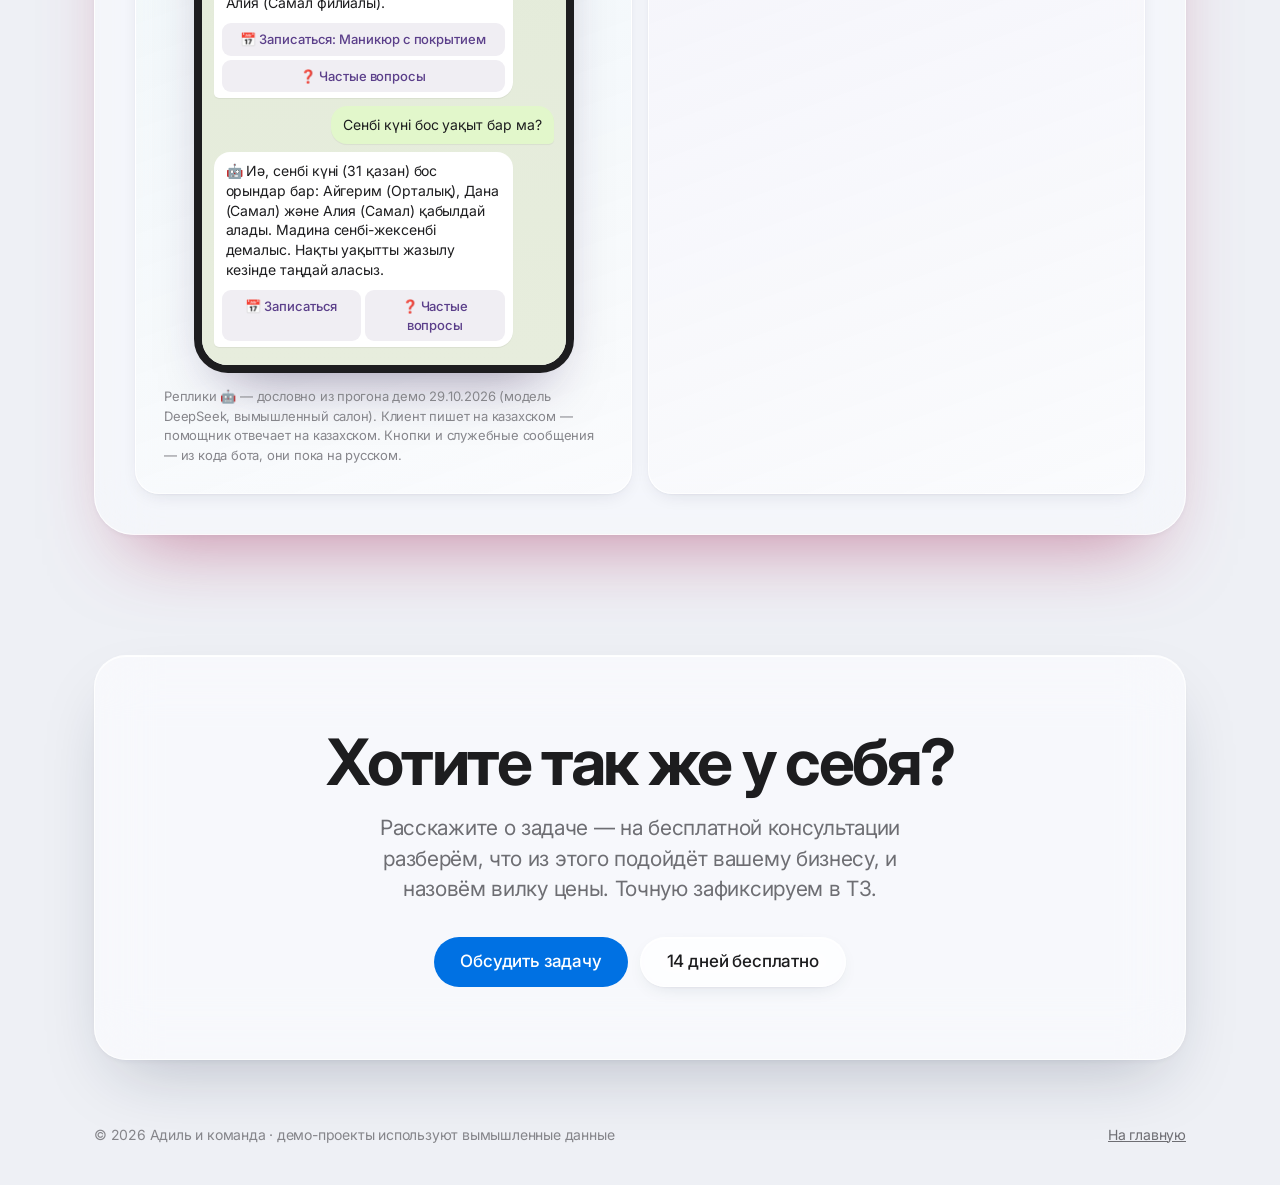
==== commit 16ecb0cf: "Логотип Agyn.team, адрес Pages /portfolio/ в og:image Co-Authored-By: Claude Opus 5.5 <noreply@anthr" ====
--- a/projects.html
+++ b/projects.html
@@ -6,7 +6,7 @@
   <title>Проекты — Адиль и команда</title>
   <meta name="description" content="Калькулятор КП, автоматизация заявок и Telegram-бот записи: как устроены демо-проекты, в цифрах и схемах. Плюс коммерческий кейс: система учёта.">
   <meta property="og:title" content="Проекты Адиля и команды — в цифрах и схемах">
-  <meta property="og:image" content="https://adil3akarin-blip.github.io/site/assets/kp-builder.jpg">
+  <meta property="og:image" content="https://adil-zakarin.github.io/portfolio/assets/kp-builder.jpg">
   <meta name="theme-color" content="#eef0f5">
   <link rel="preconnect" href="https://fonts.googleapis.com">
   <link rel="preconnect" href="https://fonts.gstatic.com" crossorigin>
@@ -41,7 +41,7 @@
   <a class="skip" href="#main">К содержанию</a>
 
   <header class="nav">
-    <a class="nav__logo" href="index.html">Адиль<span>.dev</span></a>
+    <a class="nav__logo" href="index.html">Agyn<span>.team</span></a>
     <nav class="nav__links" aria-label="Разделы">
       <a class="nav__keep" href="projects.html" aria-current="page">Проекты</a>
       <a href="index.html#start">Как начать</a>
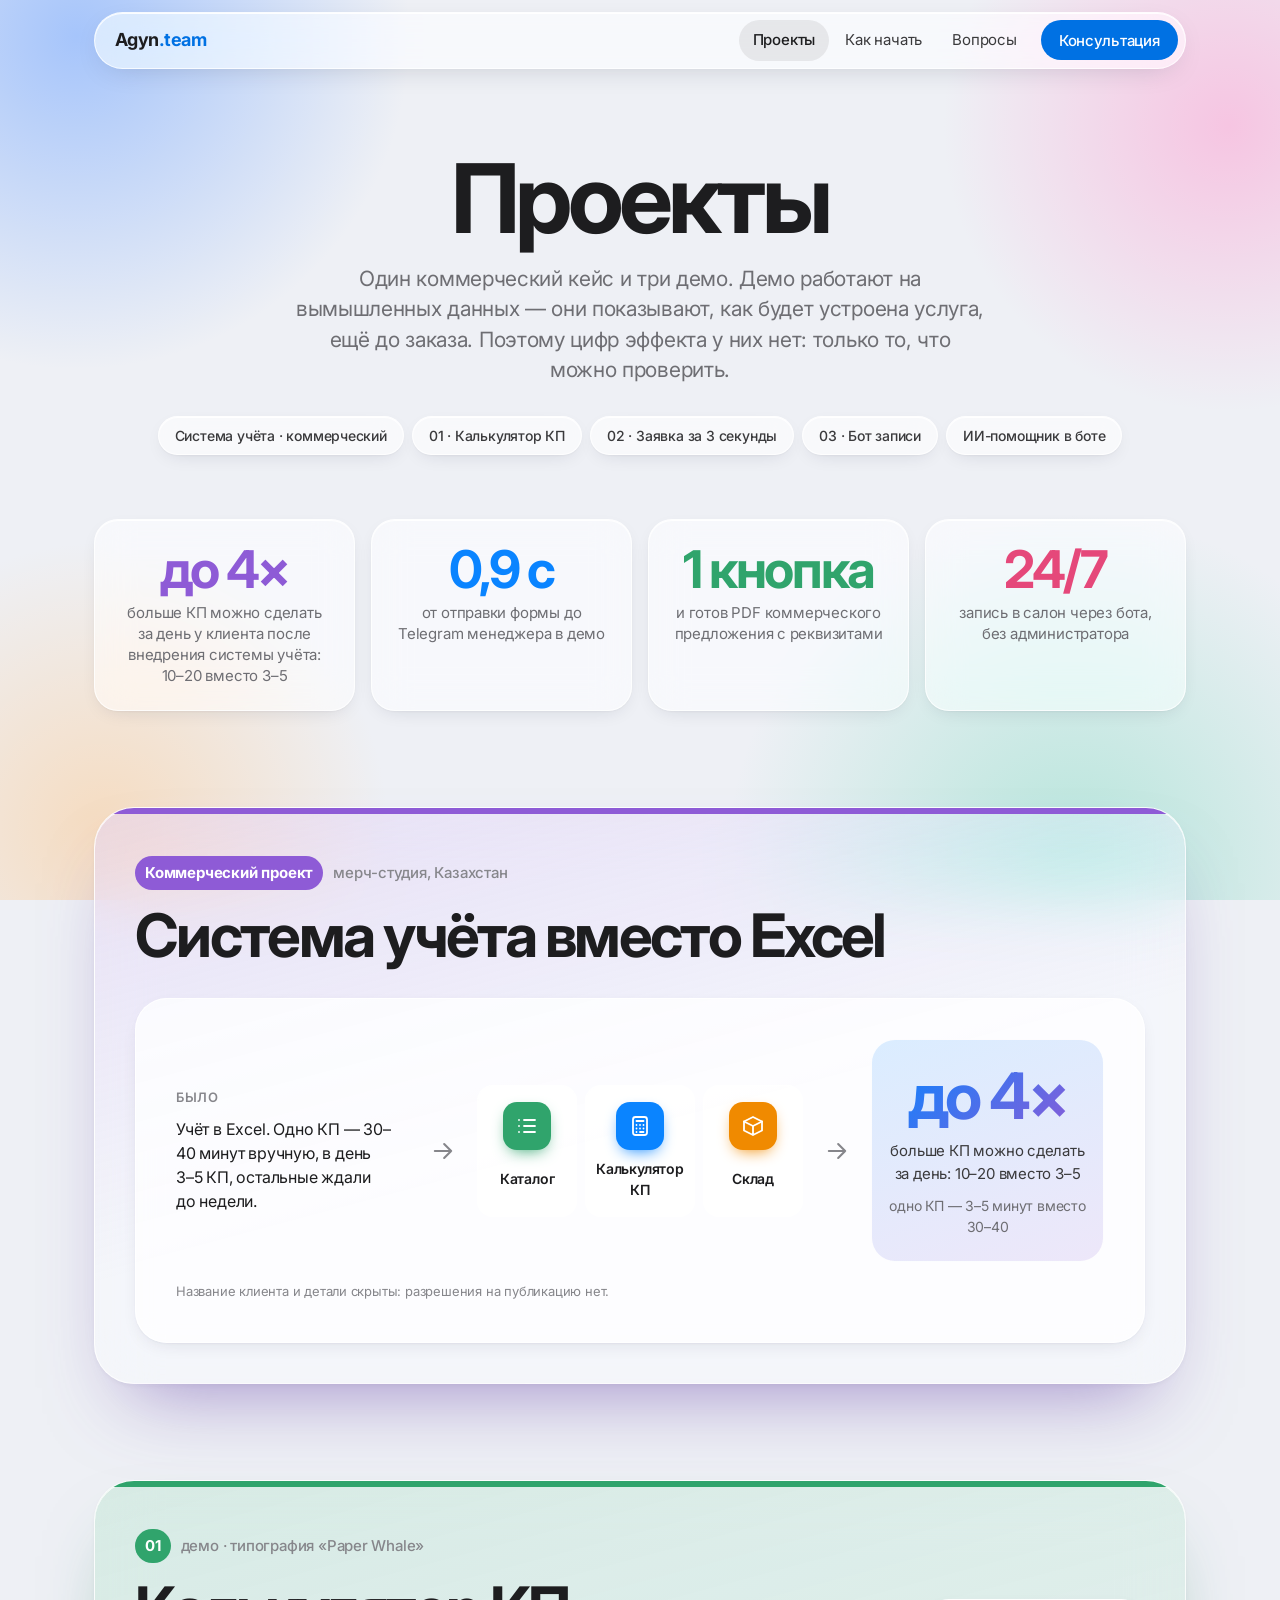
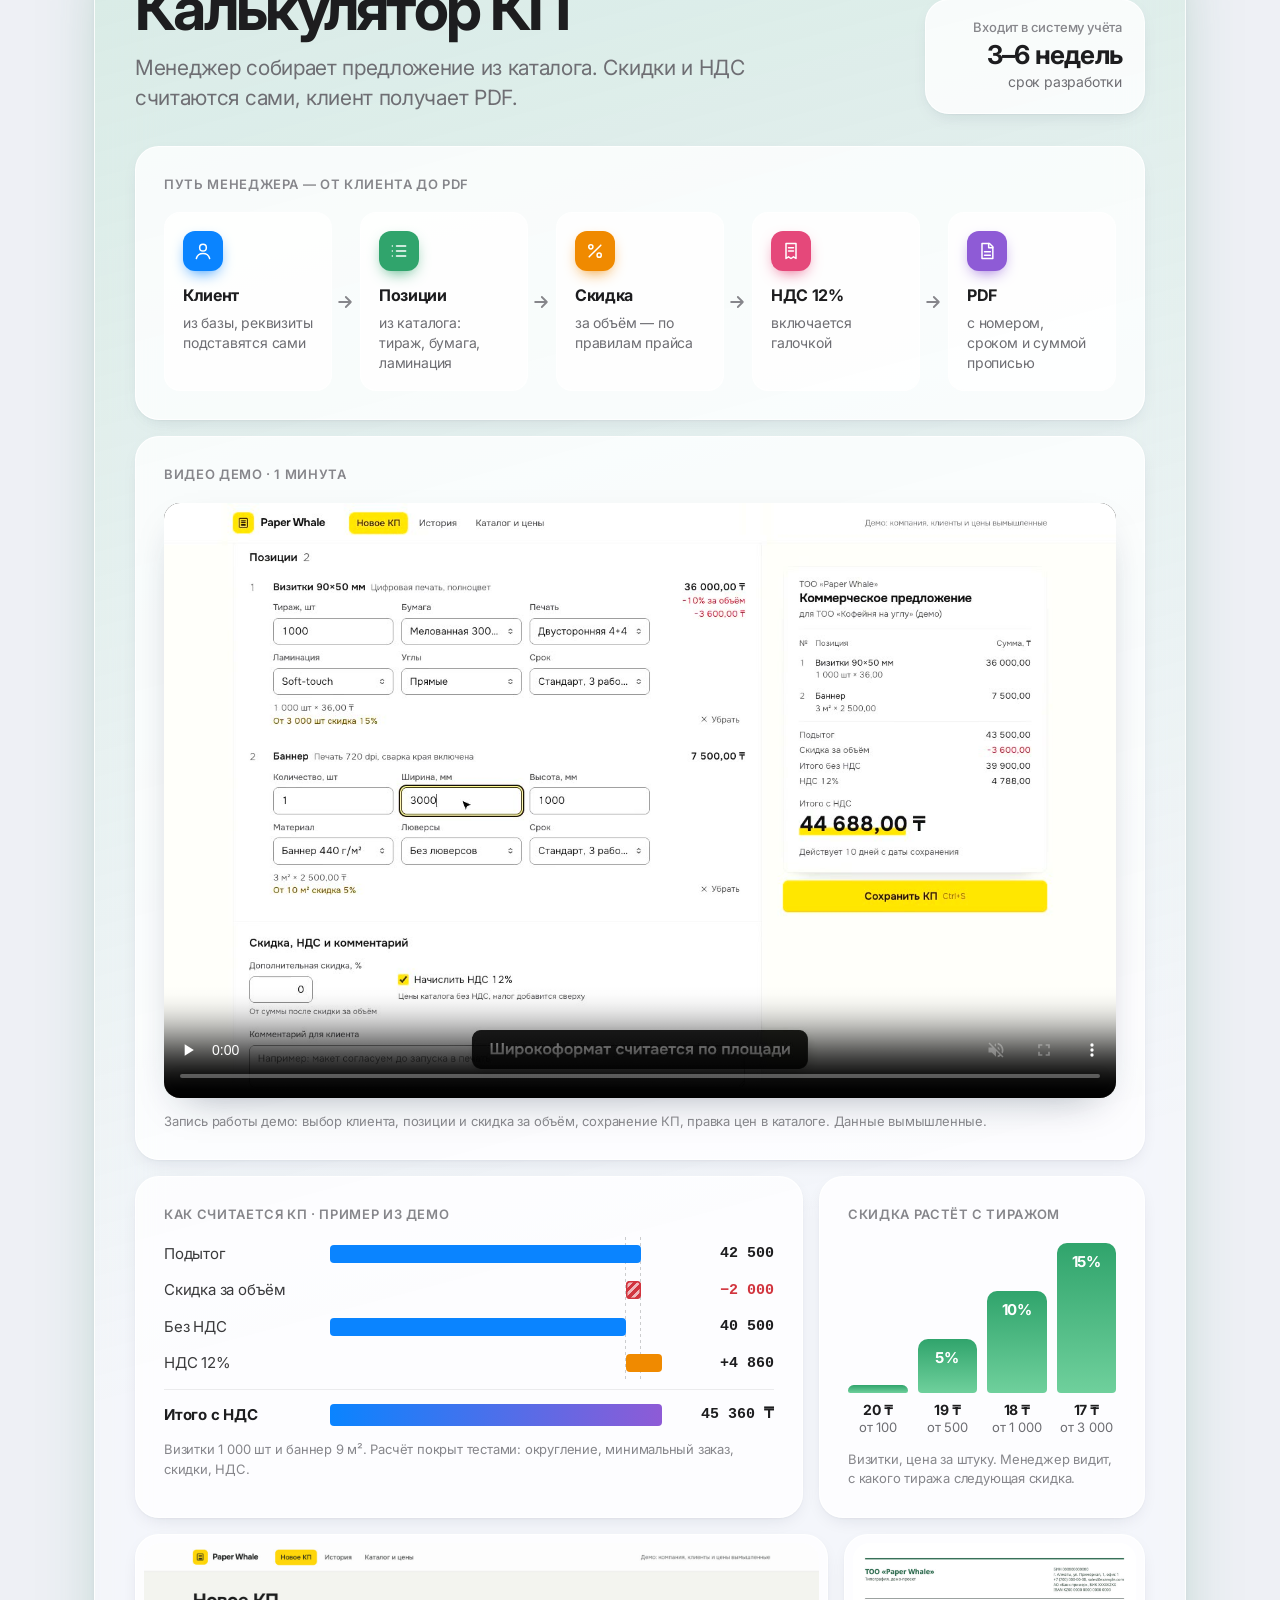
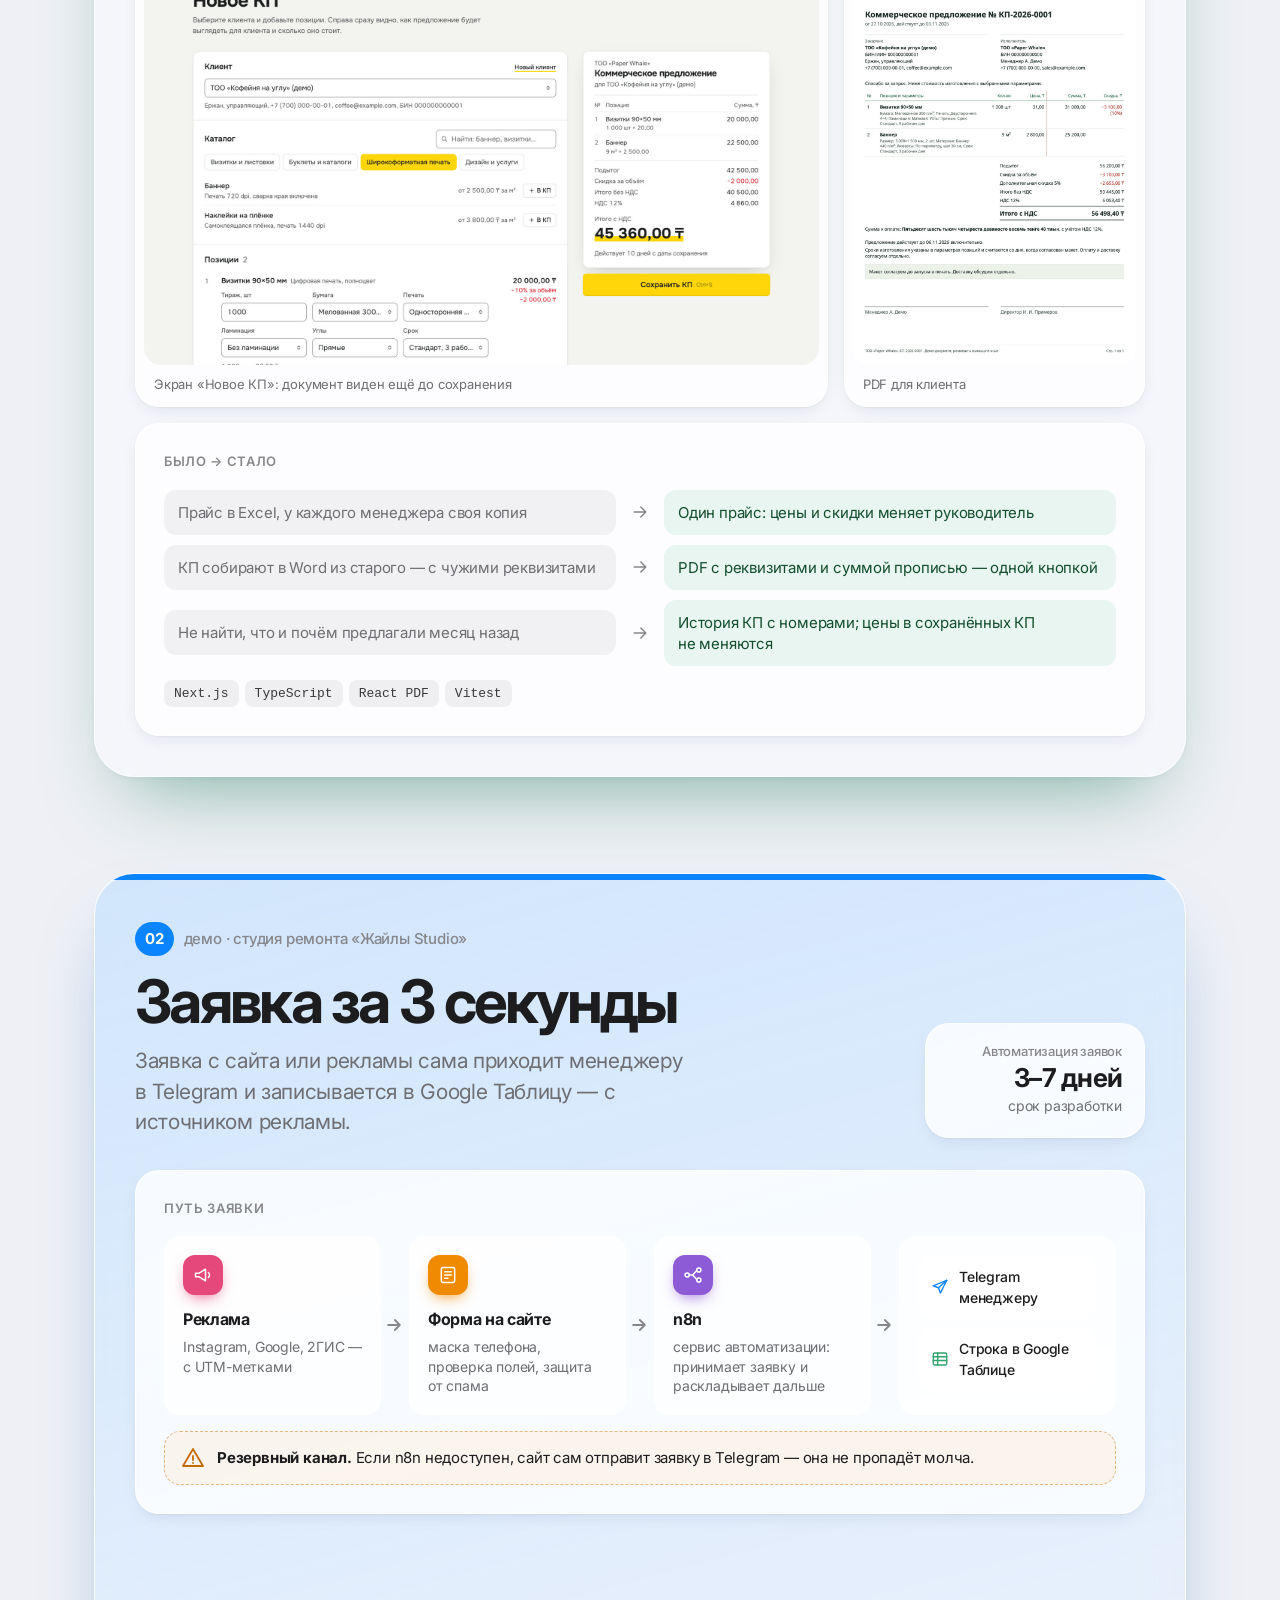
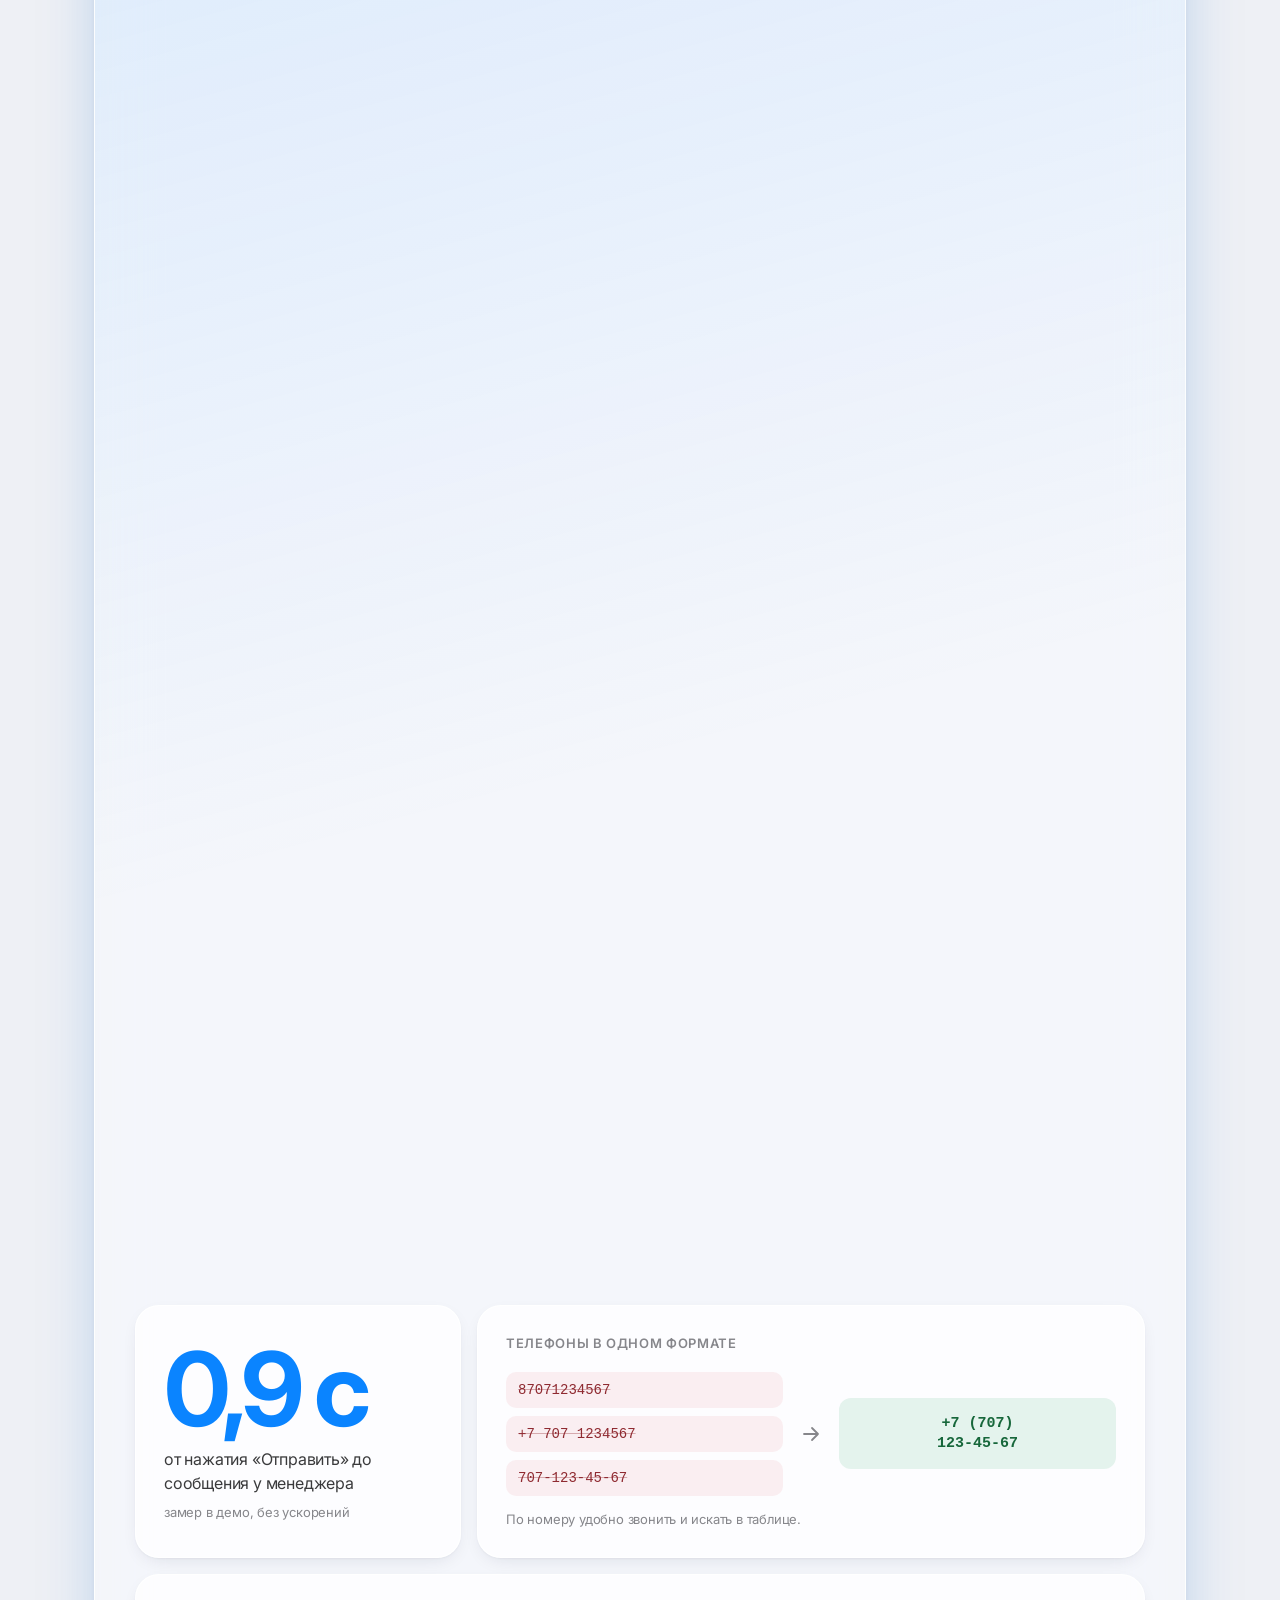
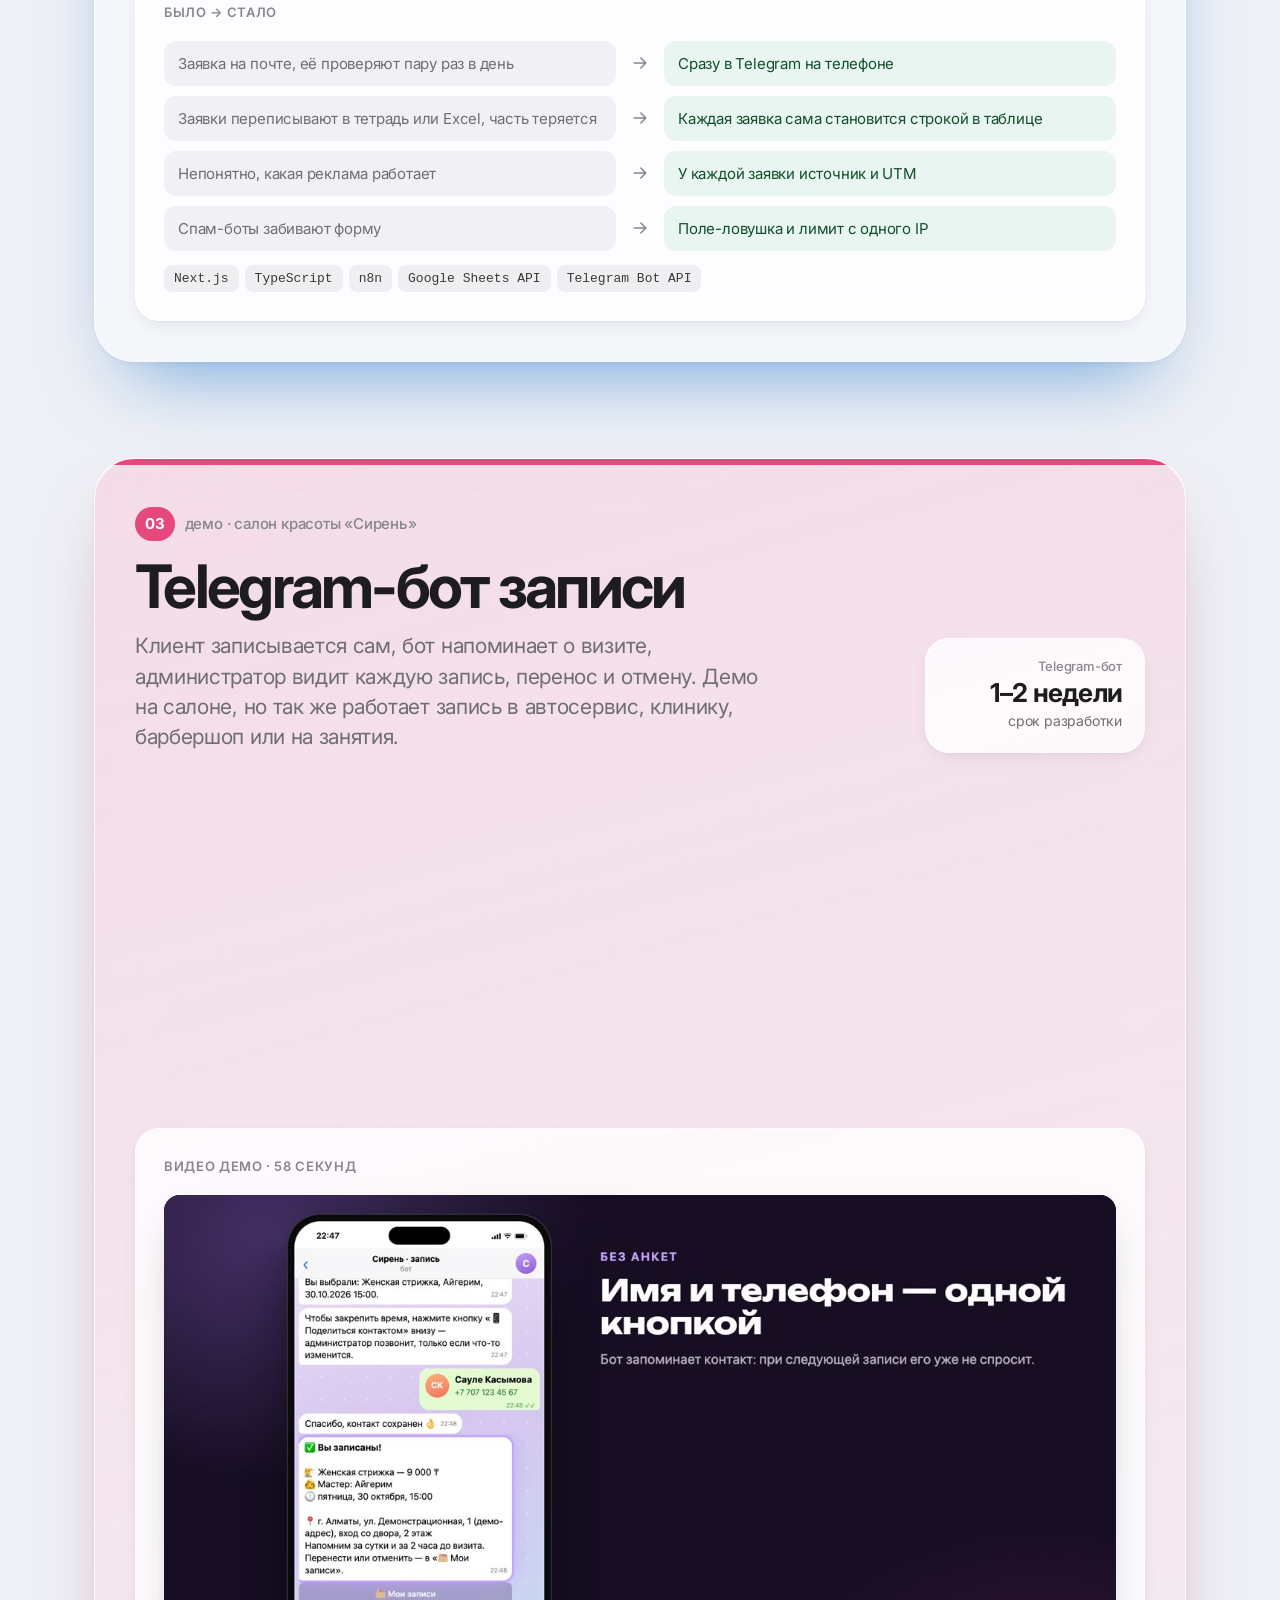
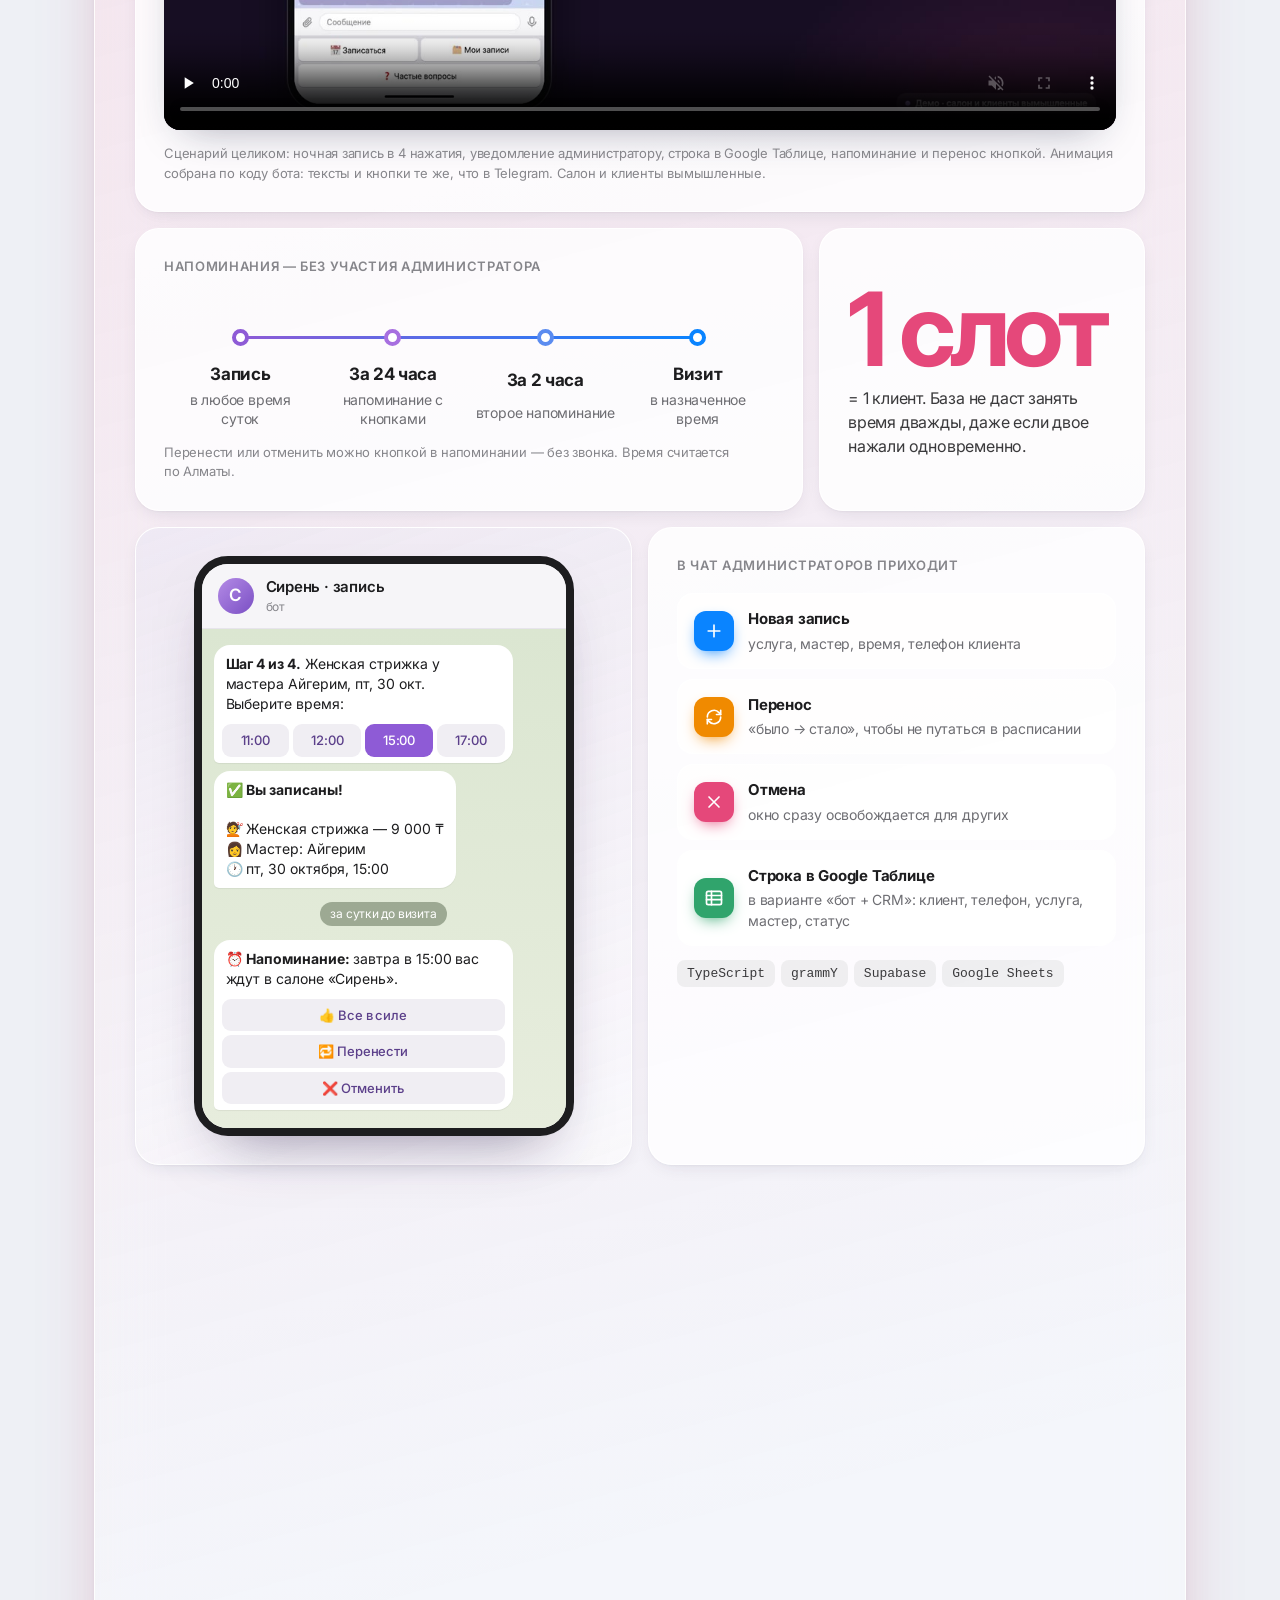
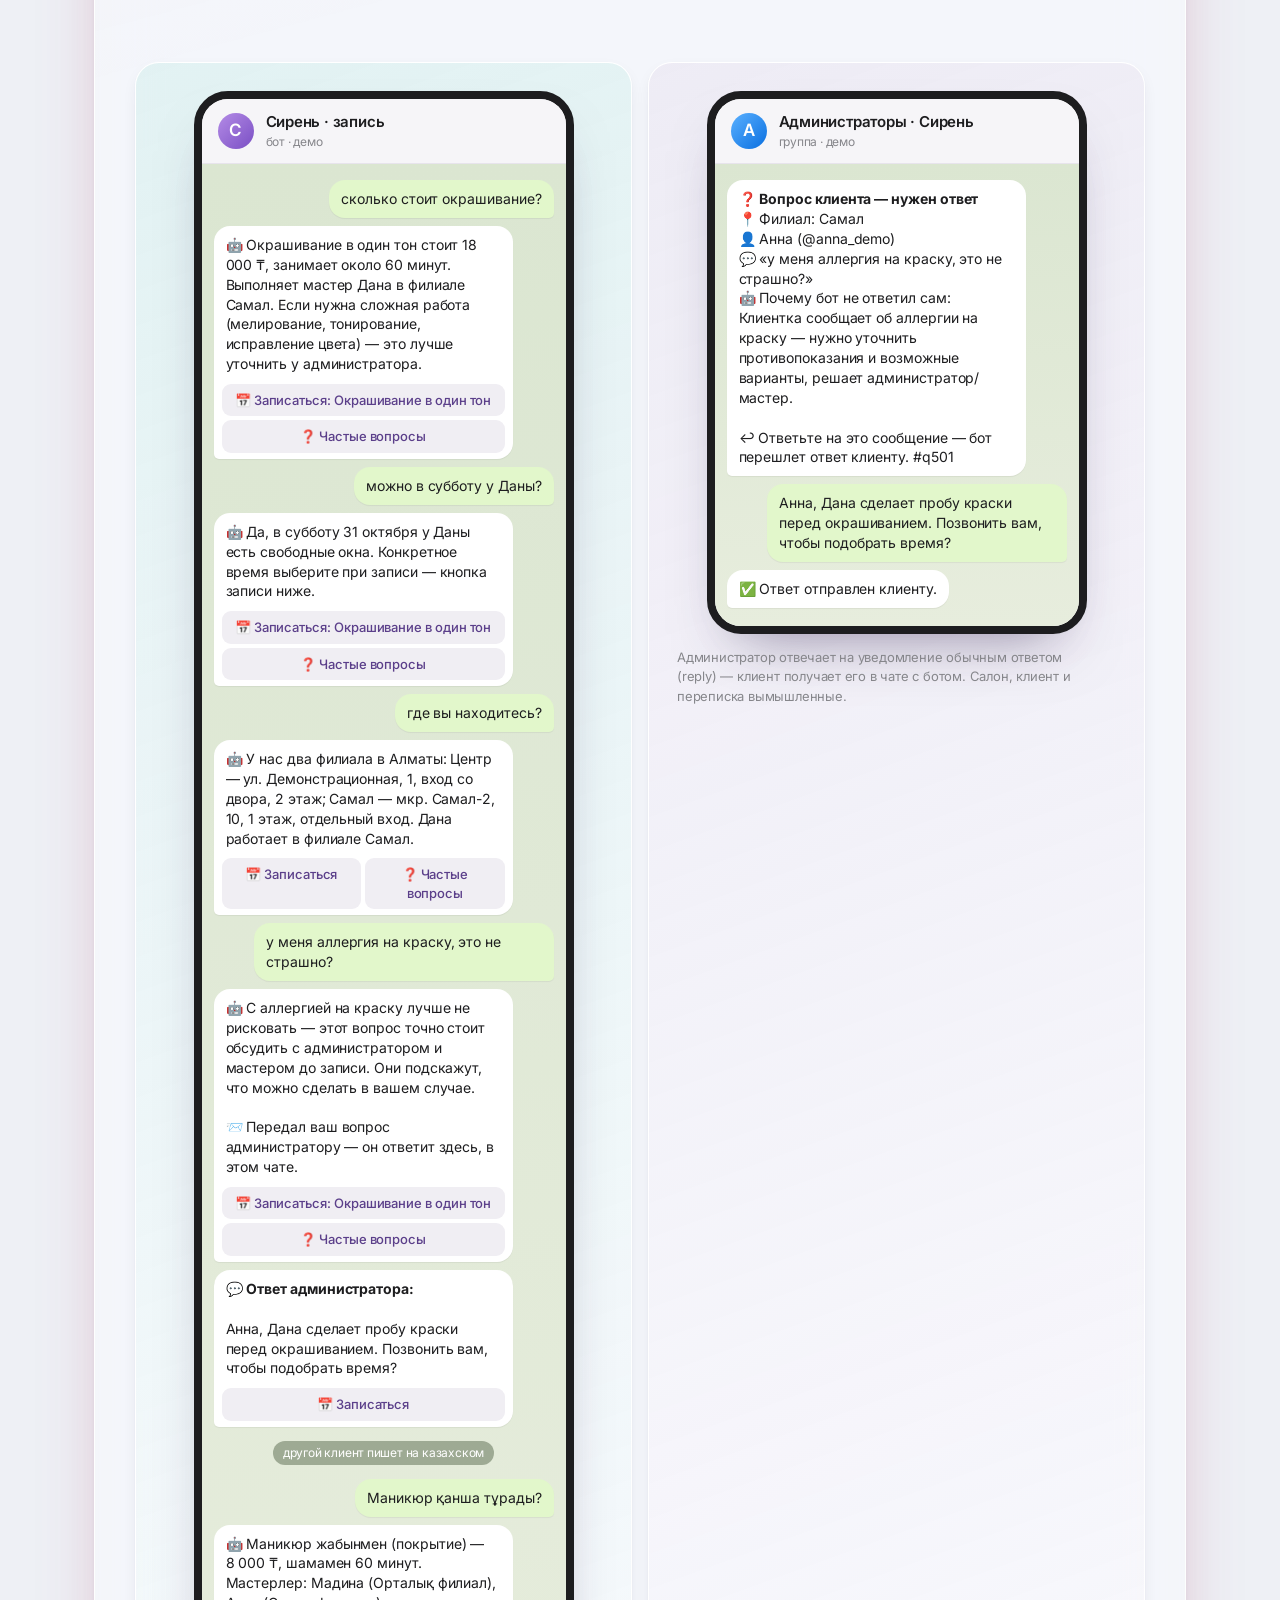
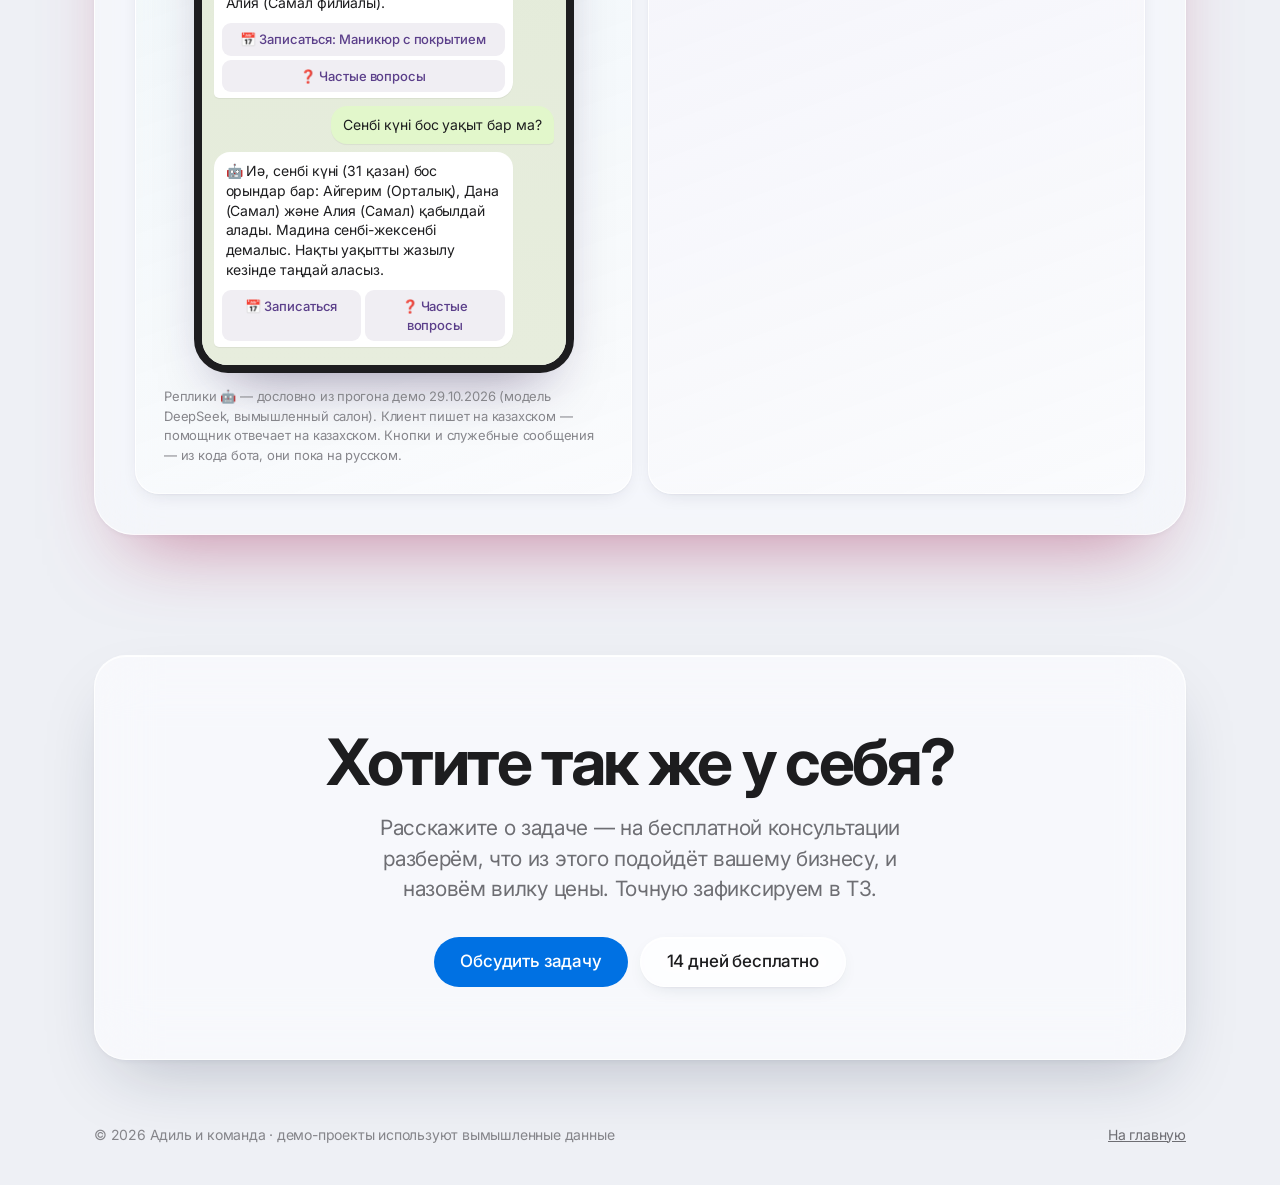
==== commit d5dc69c1: "Иконка вкладки (синяя «A») и полное имя «Адиль Закарин» в блоке «Кто мы» Co-Authored-By: Claude Opus" ====
--- a/projects.html
+++ b/projects.html
@@ -11,6 +11,9 @@
   <link rel="preconnect" href="https://fonts.googleapis.com">
   <link rel="preconnect" href="https://fonts.gstatic.com" crossorigin>
   <link href="https://fonts.googleapis.com/css2?family=Inter:wght@400;500;600;700&display=swap" rel="stylesheet">
+  <link rel="icon" href="favicon-32.png" sizes="32x32">
+  <link rel="icon" href="favicon.svg" type="image/svg+xml">
+  <link rel="apple-touch-icon" href="apple-touch-icon.png">
   <link rel="stylesheet" href="styles.css">
 </head>
 <body>
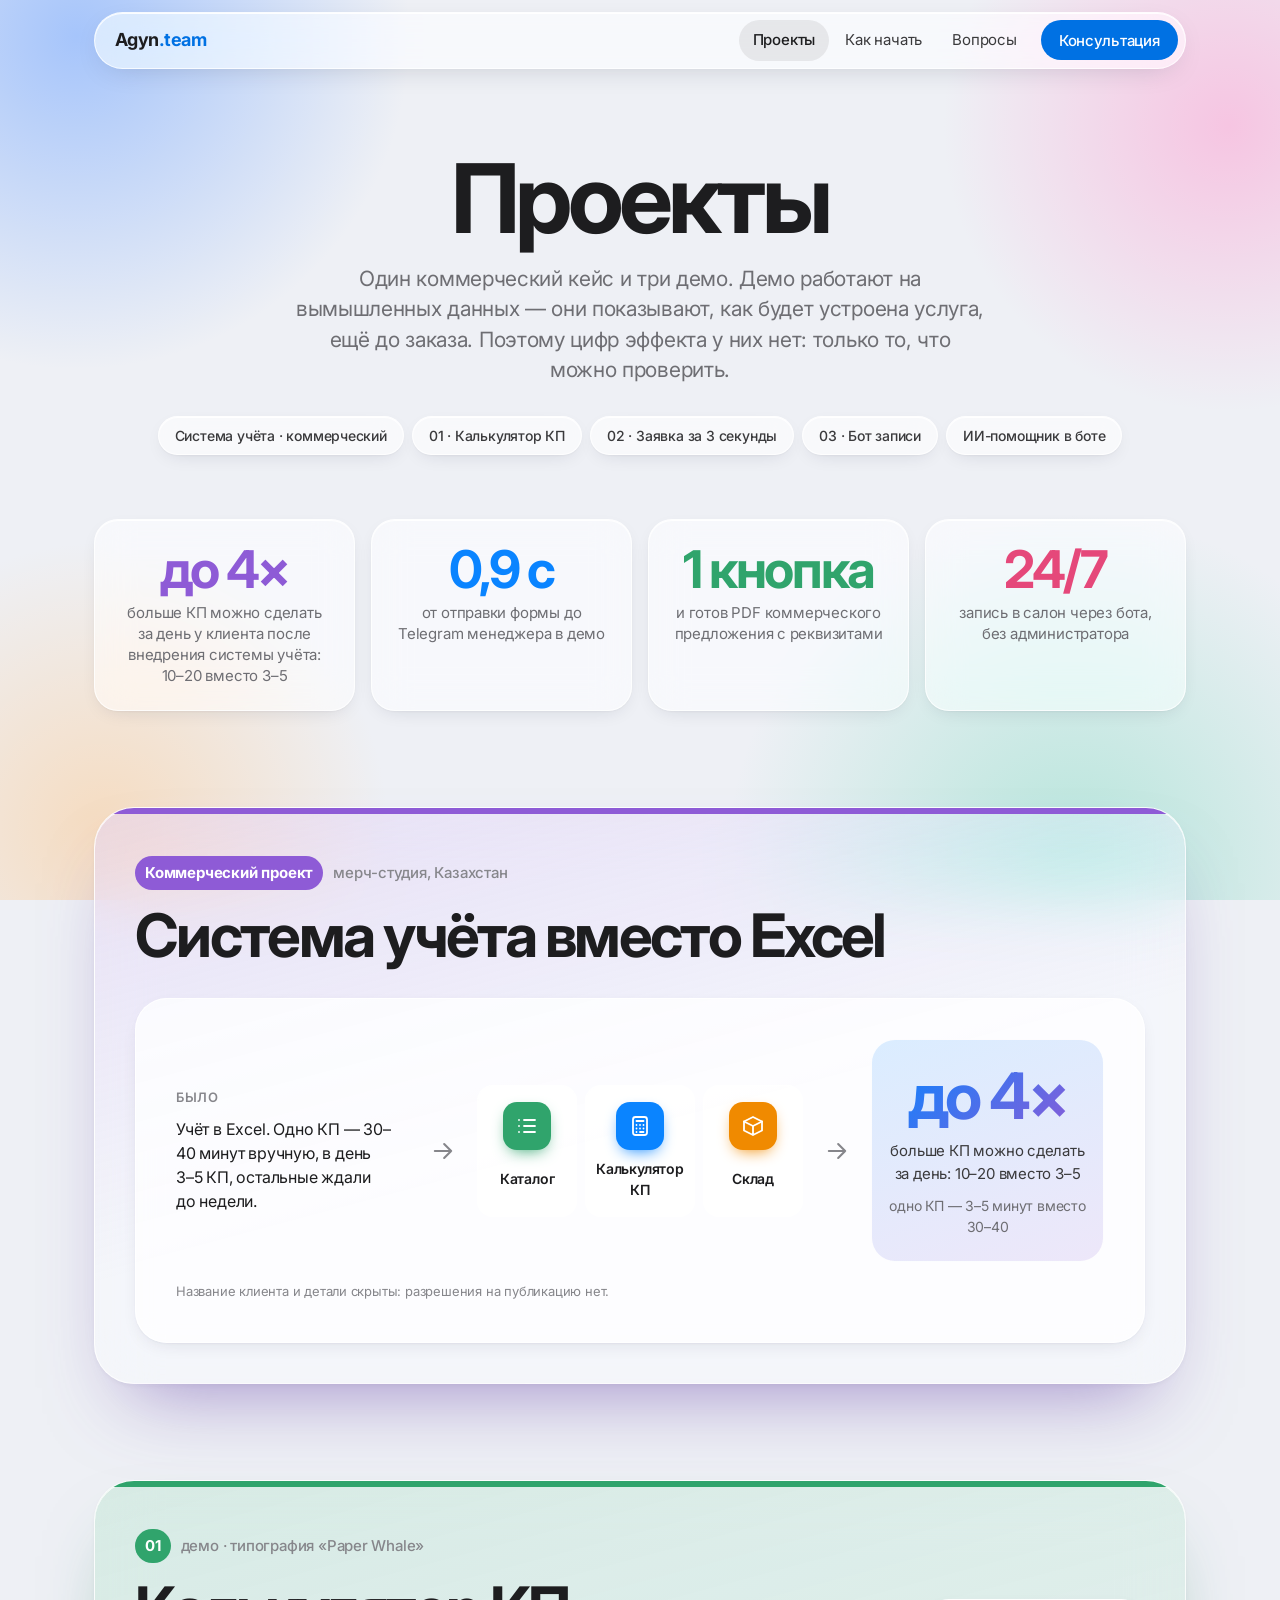
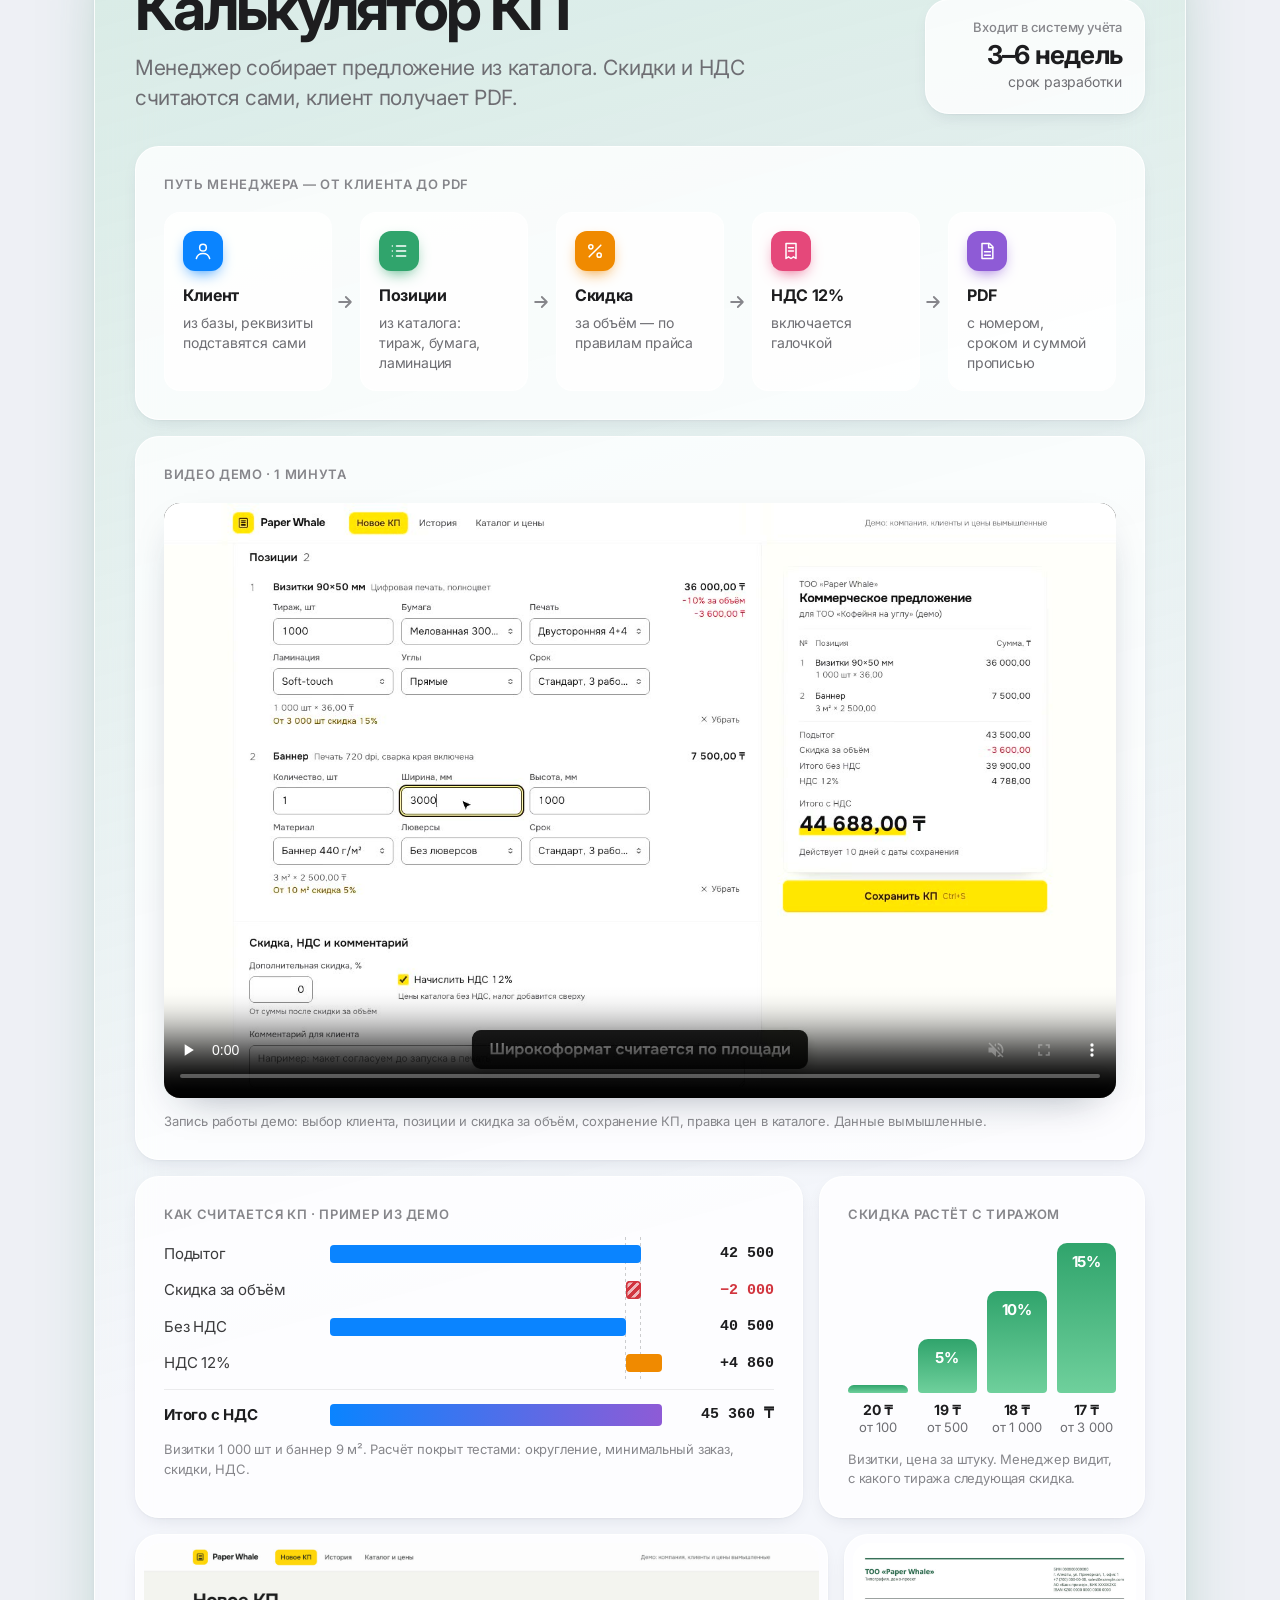
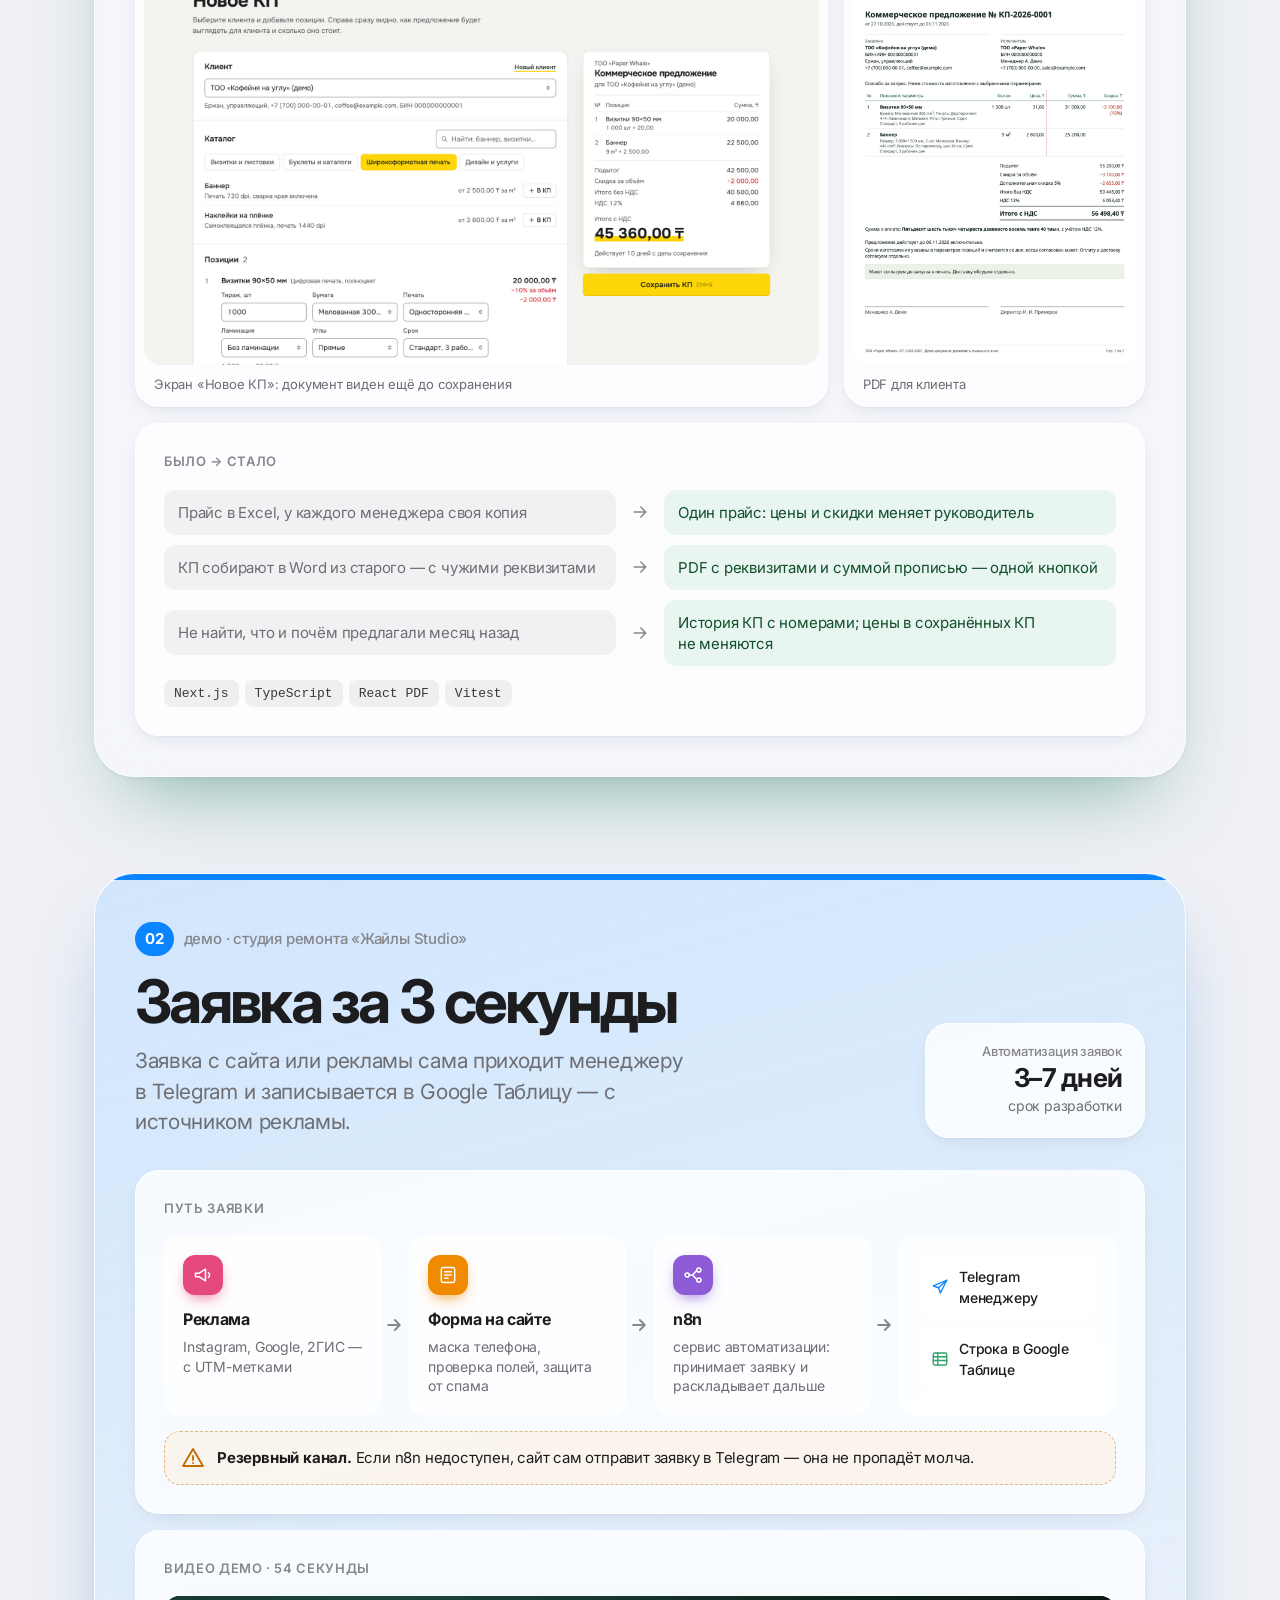
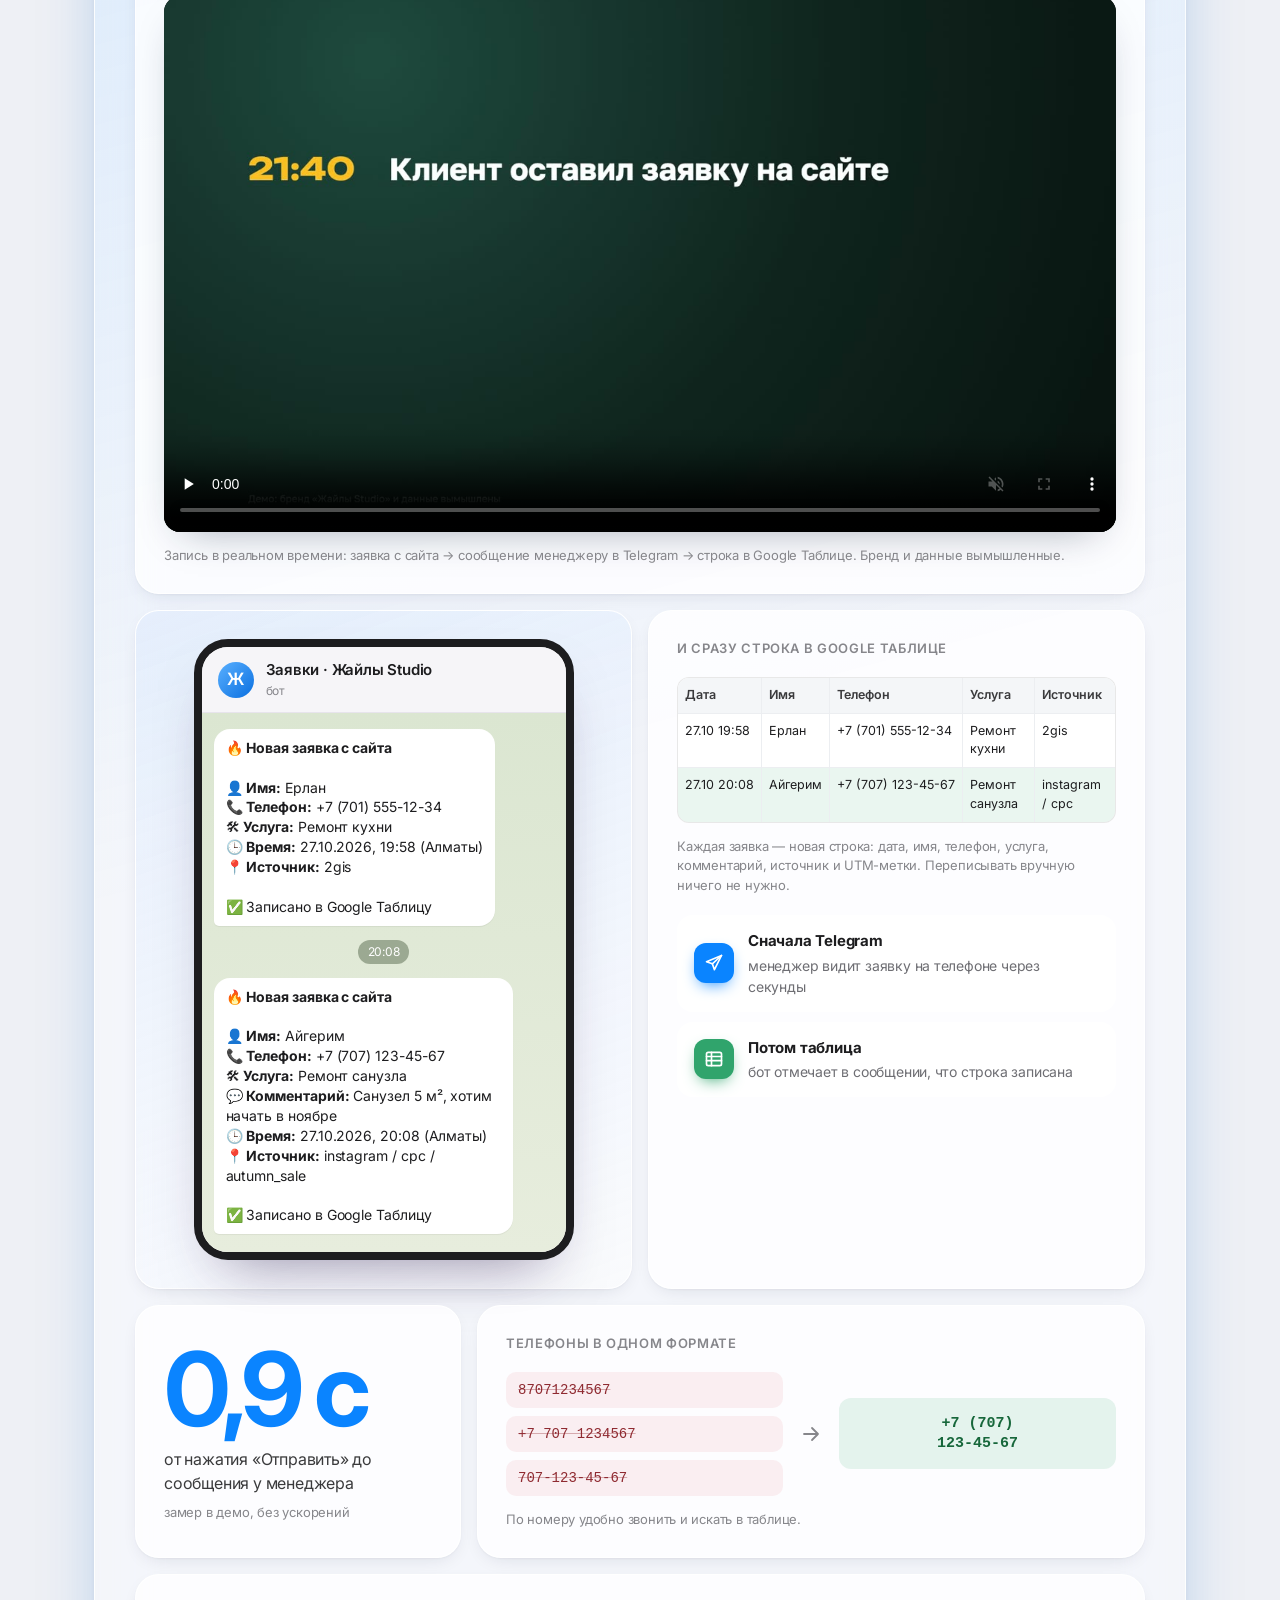
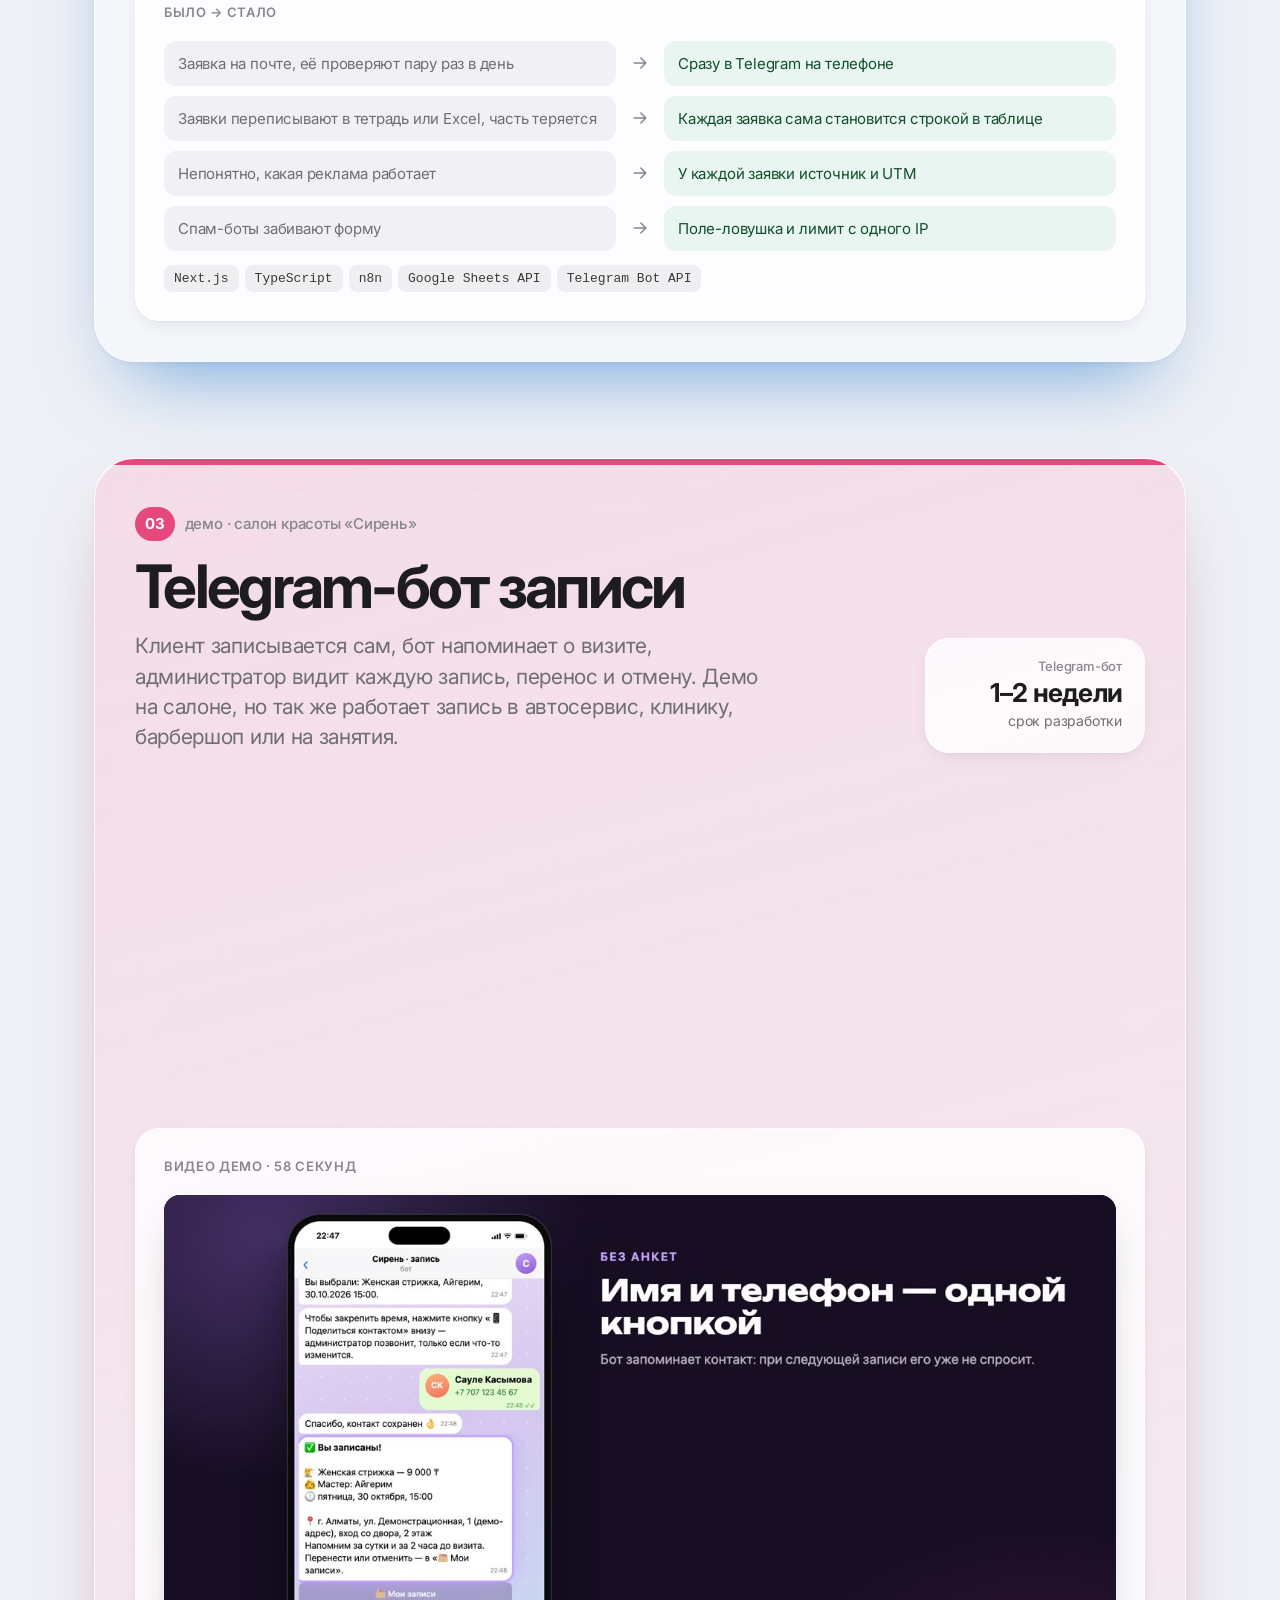
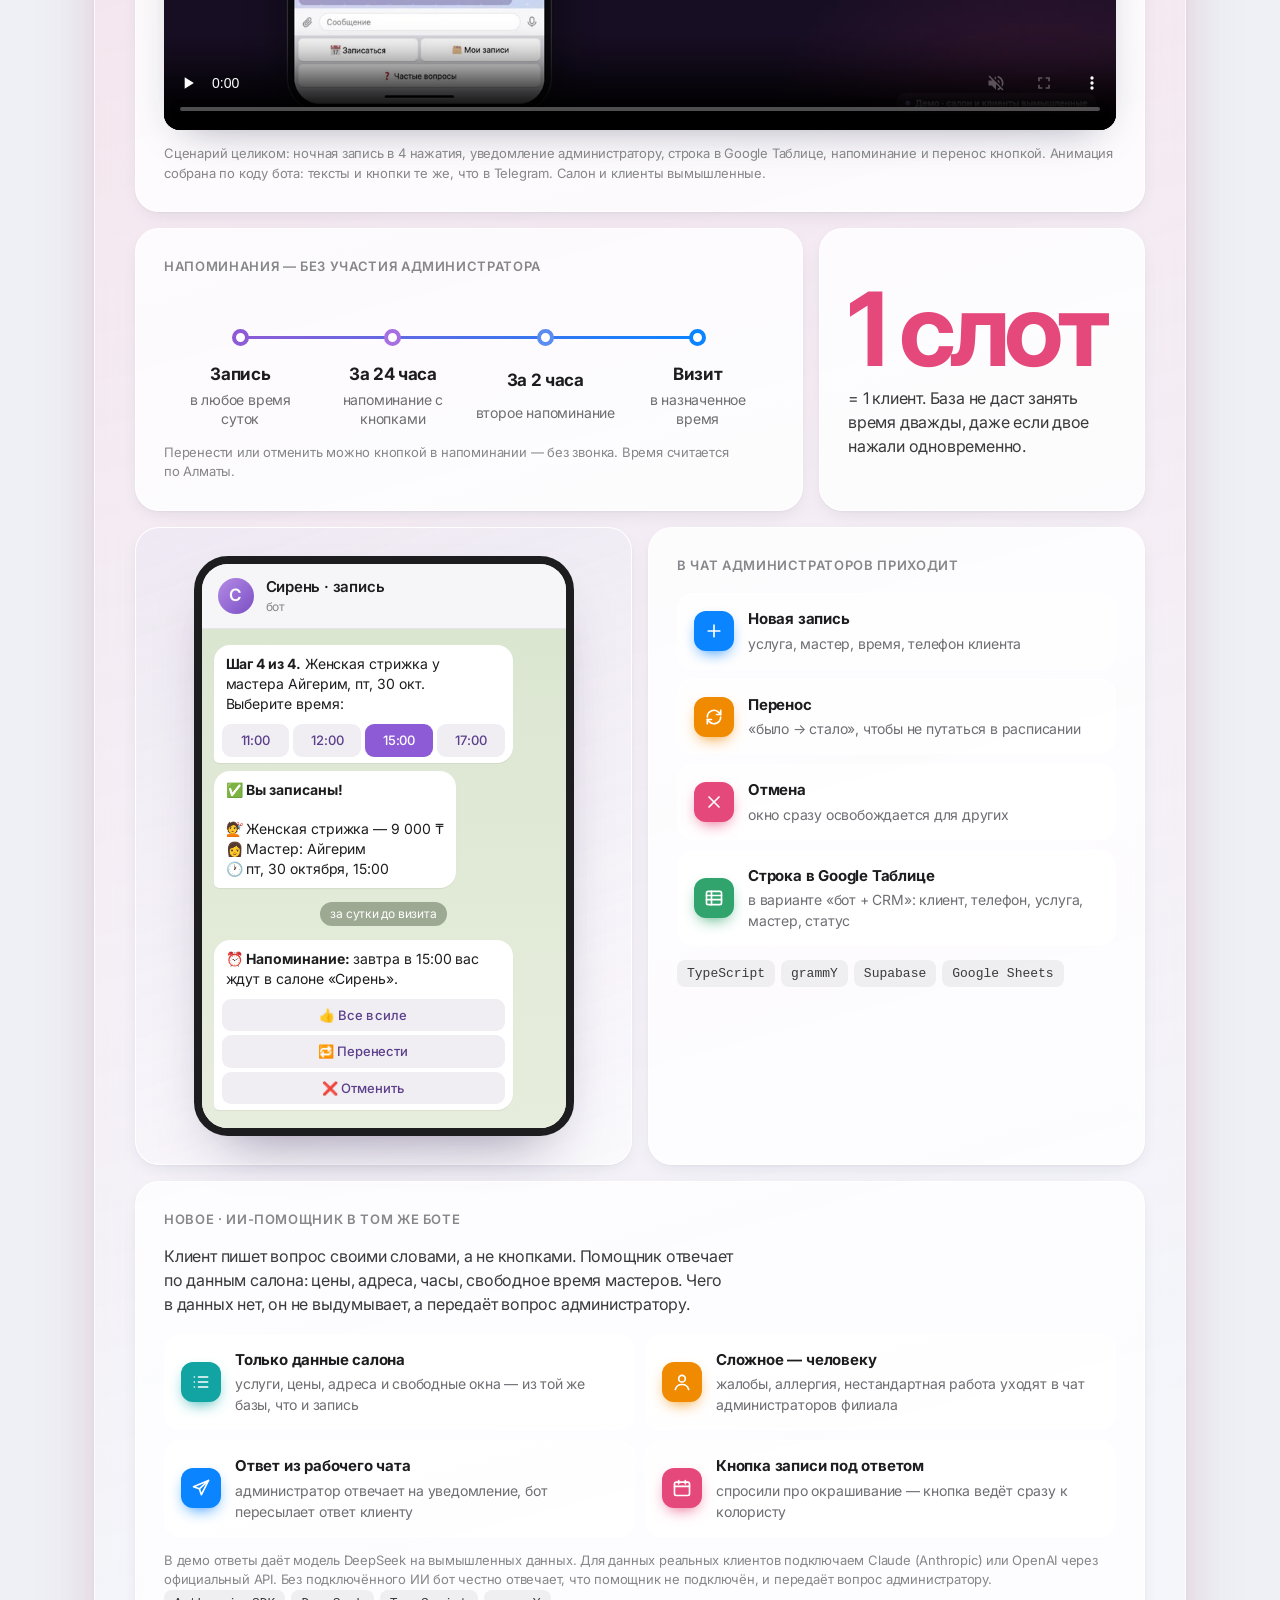
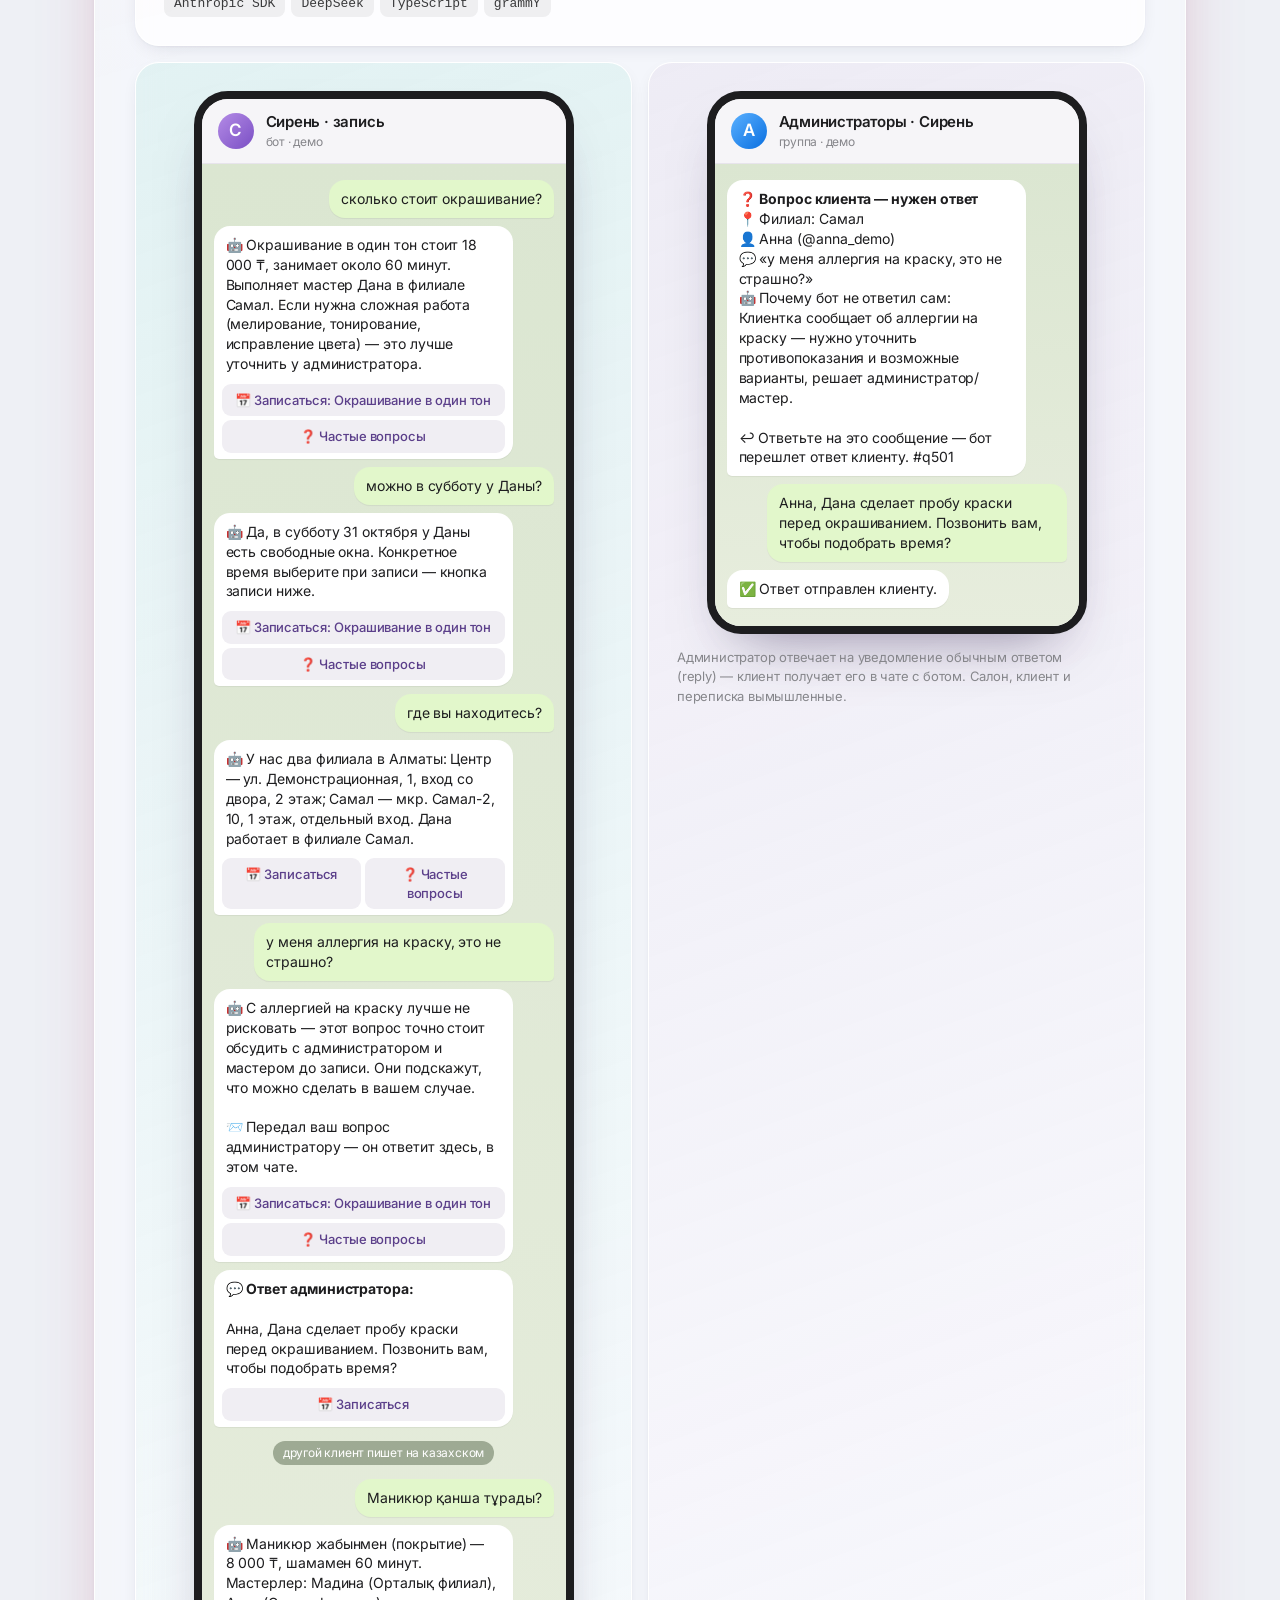
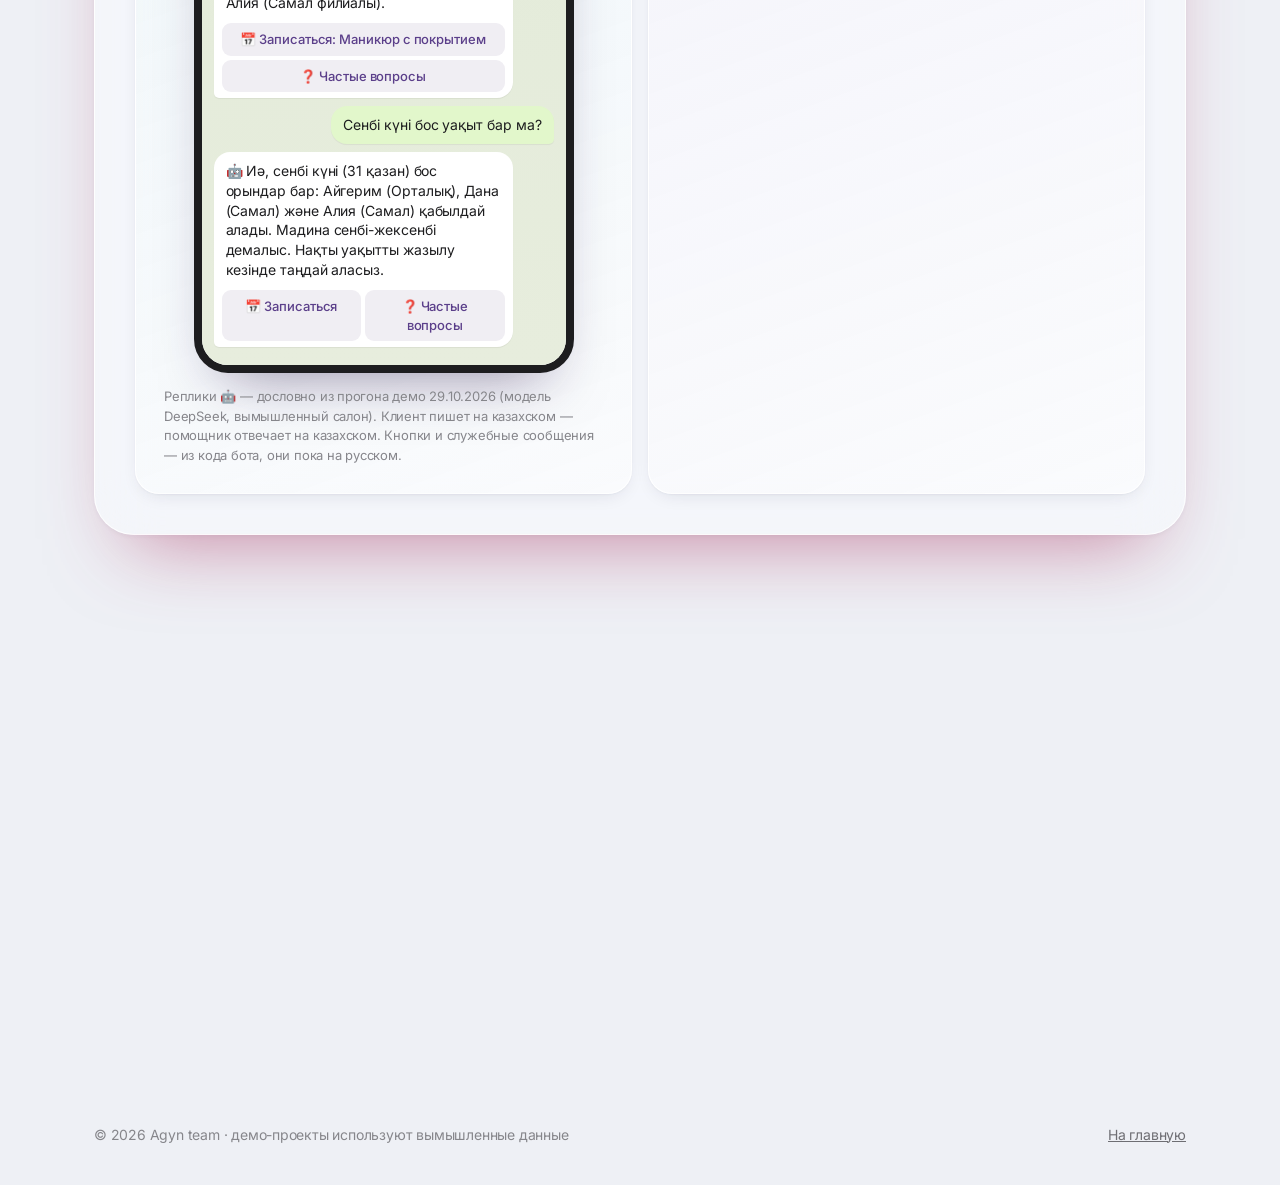
==== commit e3df6eae: "«Agyn team» вместо «Адиль и команда» во вкладке и футере Co-Authored-By: Claude Opus 5.5 <noreply@an" ====
--- a/projects.html
+++ b/projects.html
@@ -3,7 +3,7 @@
 <head>
   <meta charset="utf-8">
   <meta name="viewport" content="width=device-width, initial-scale=1">
-  <title>Проекты — Адиль и команда</title>
+  <title>Проекты — Agyn team</title>
   <meta name="description" content="Калькулятор КП, автоматизация заявок и Telegram-бот записи: как устроены демо-проекты, в цифрах и схемах. Плюс коммерческий кейс: система учёта.">
   <meta property="og:title" content="Проекты Адиля и команды — в цифрах и схемах">
   <meta property="og:image" content="https://adil-zakarin.github.io/portfolio/assets/kp-builder.jpg">
@@ -431,7 +431,7 @@
   </main>
 
   <footer class="footer wrap">
-    <span>© <span data-year>2026</span> Адиль и команда · демо-проекты используют вымышленные данные</span>
+    <span>© <span data-year>2026</span> Agyn team · демо-проекты используют вымышленные данные</span>
     <a href="index.html">На главную</a>
   </footer>
 
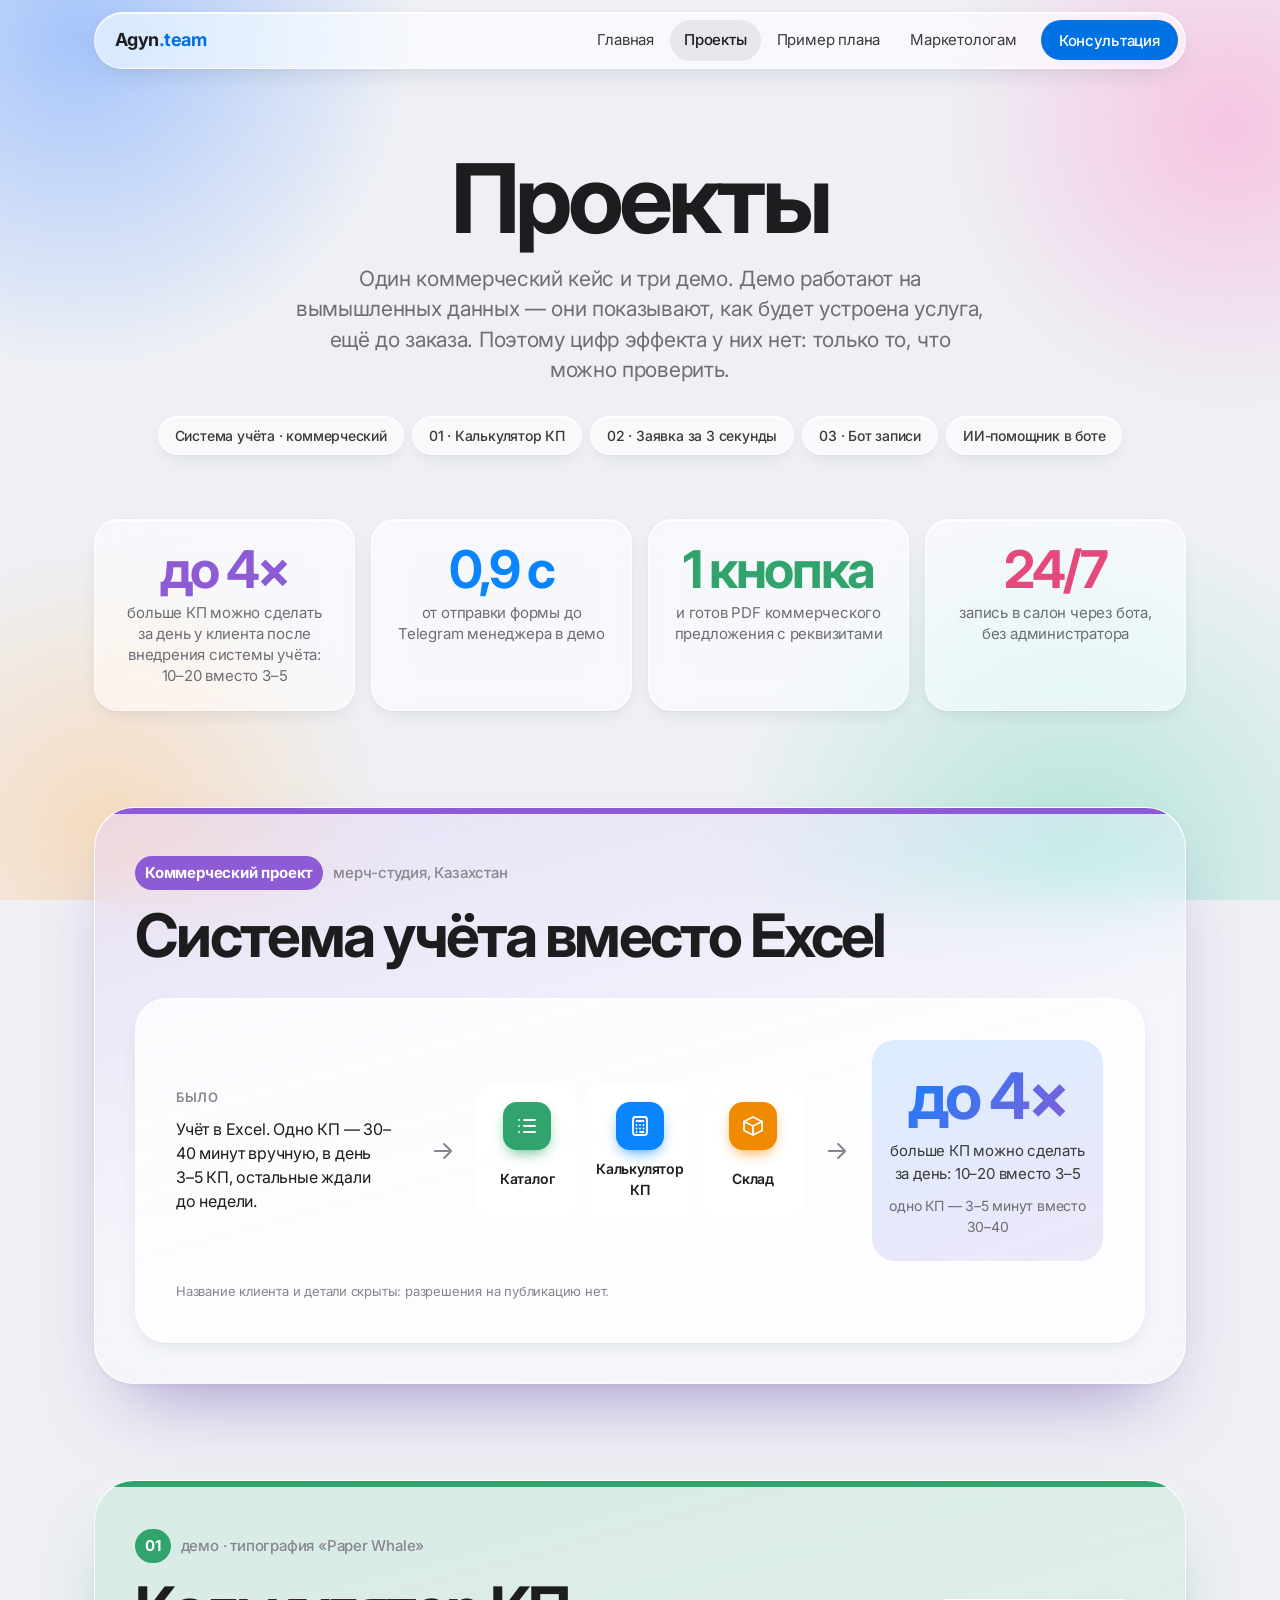
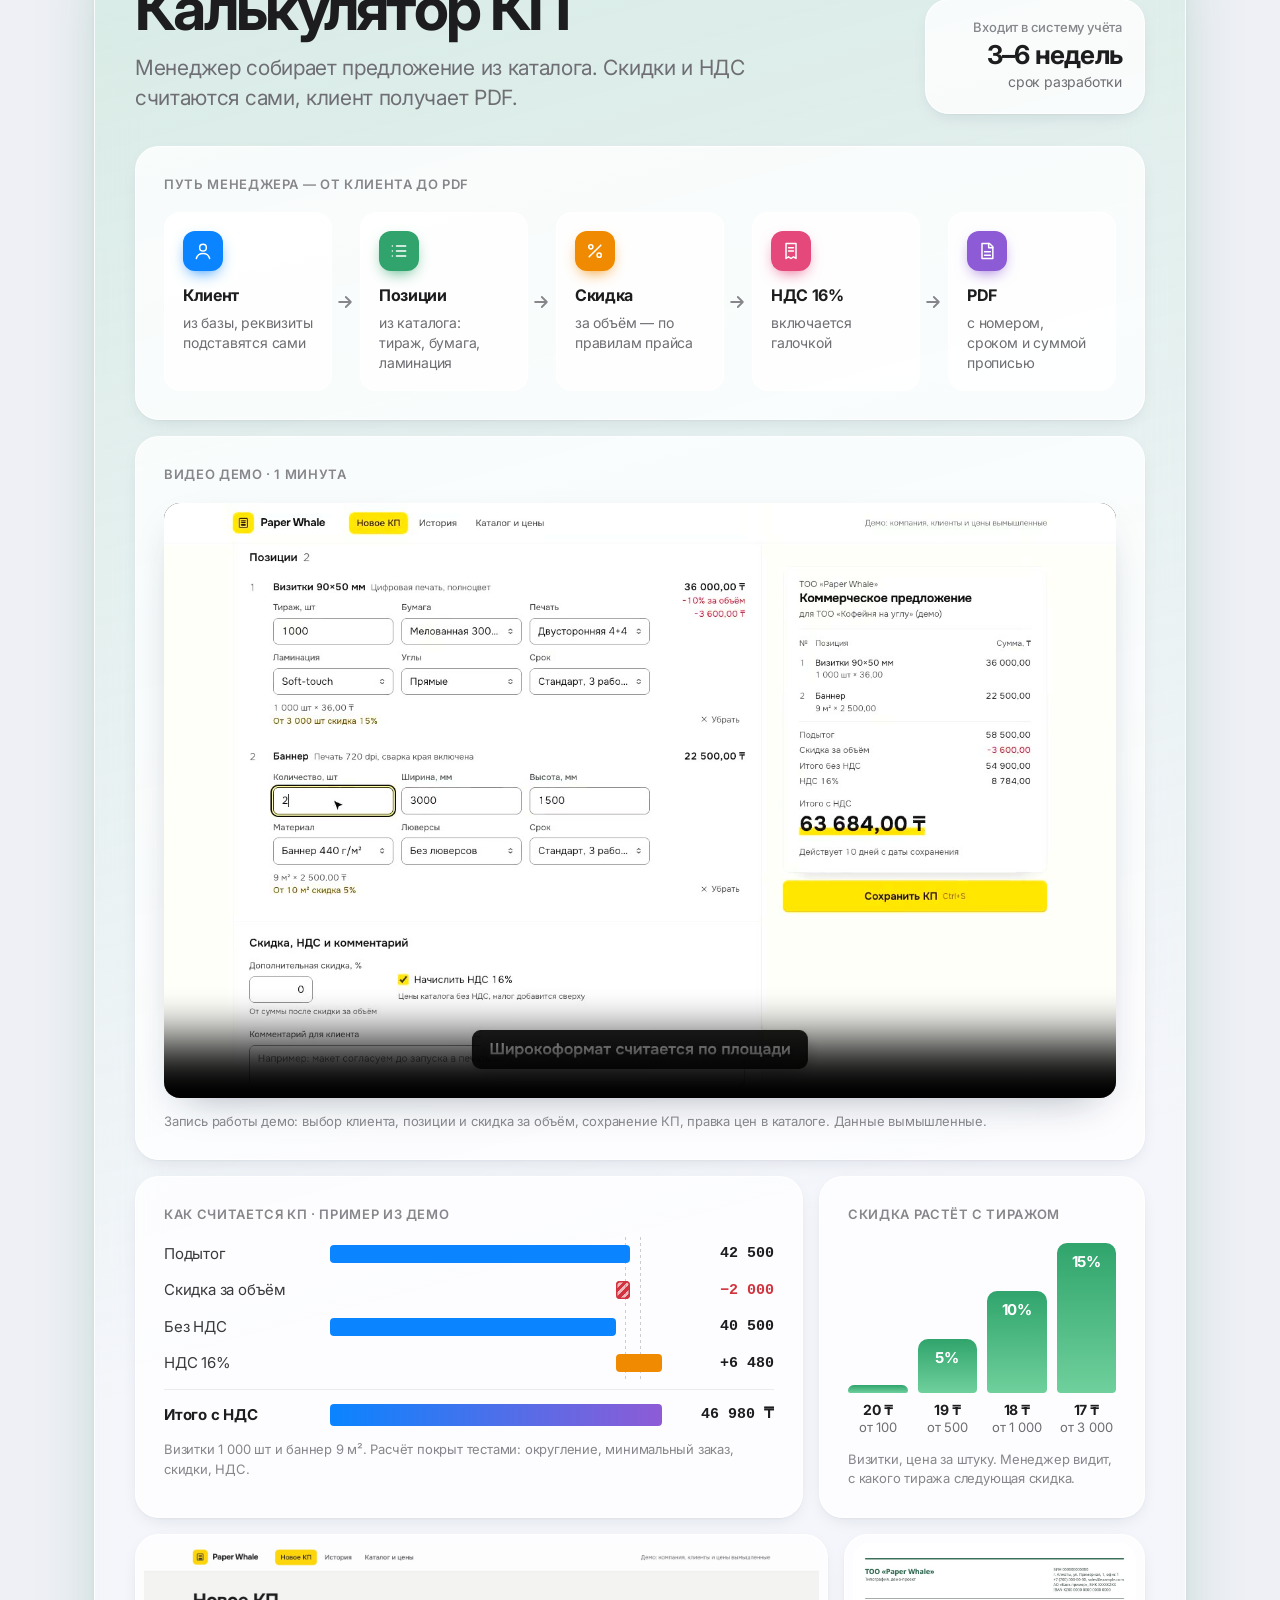
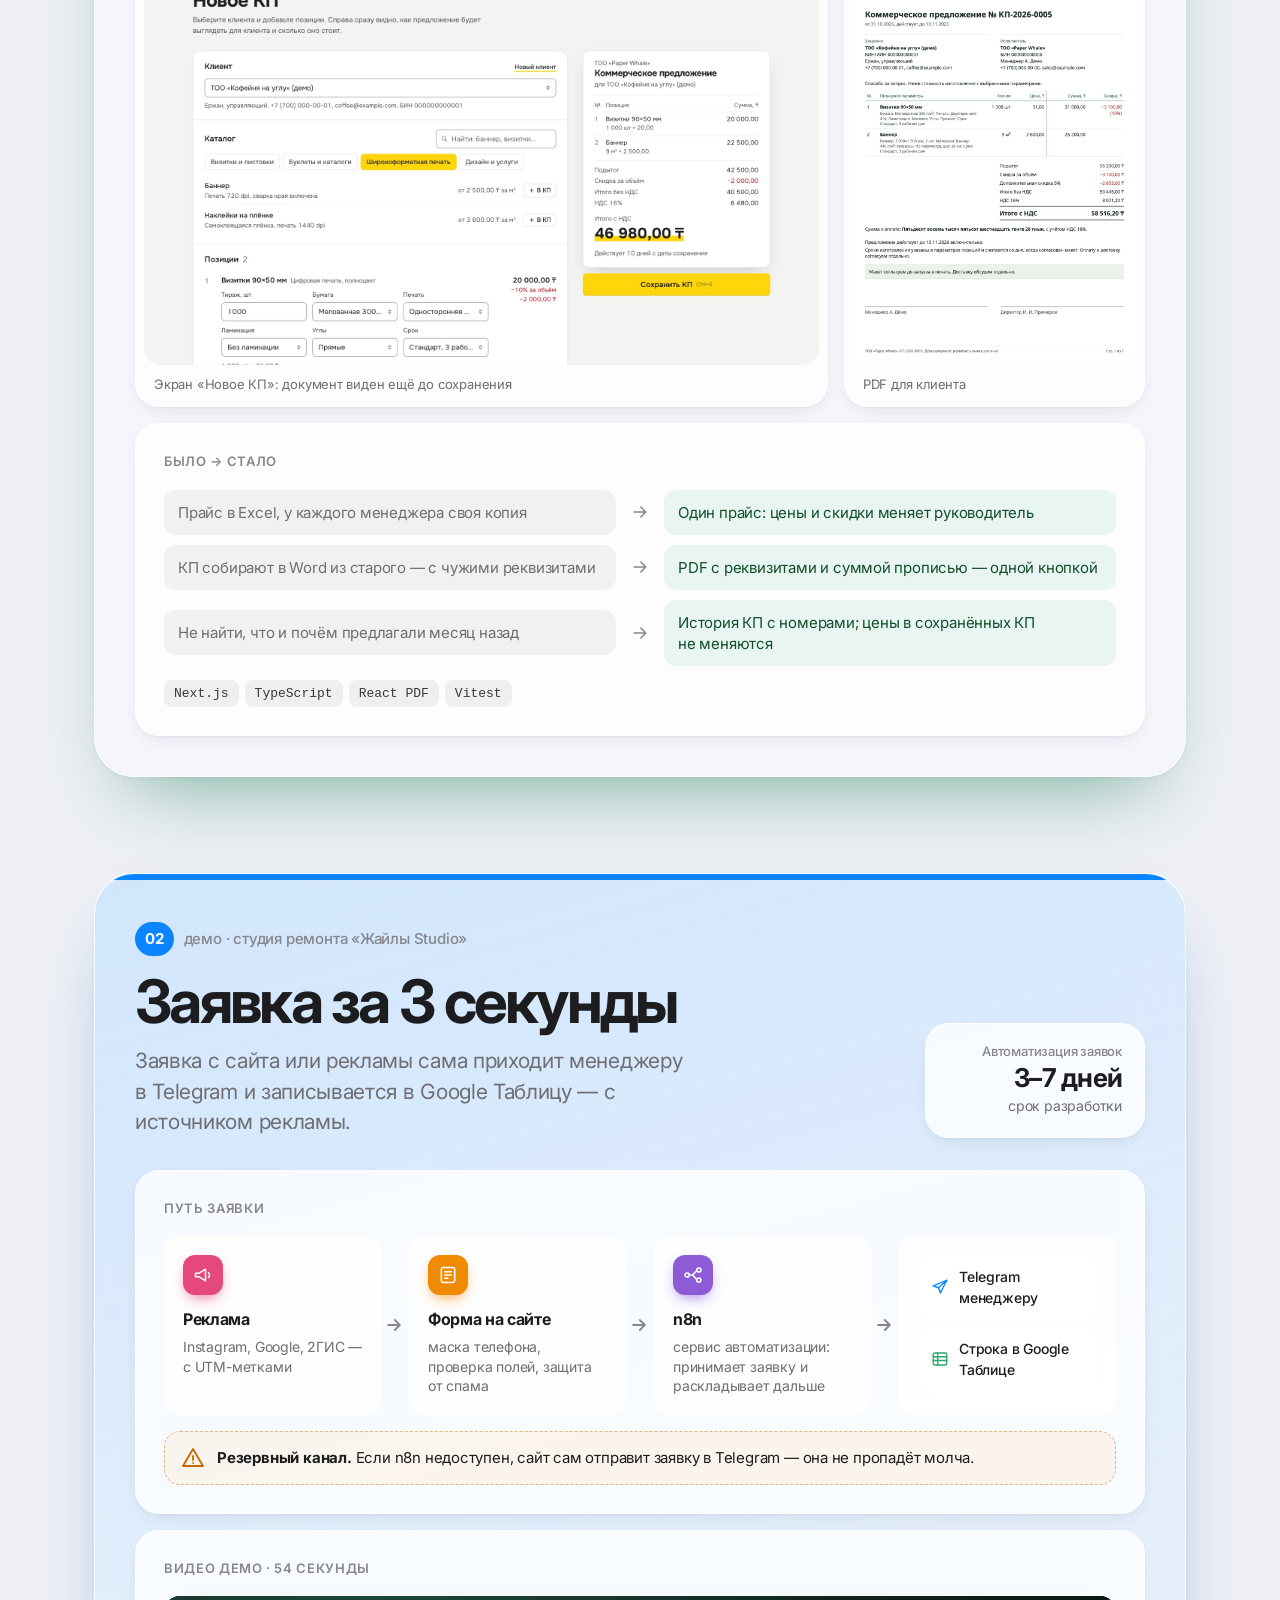
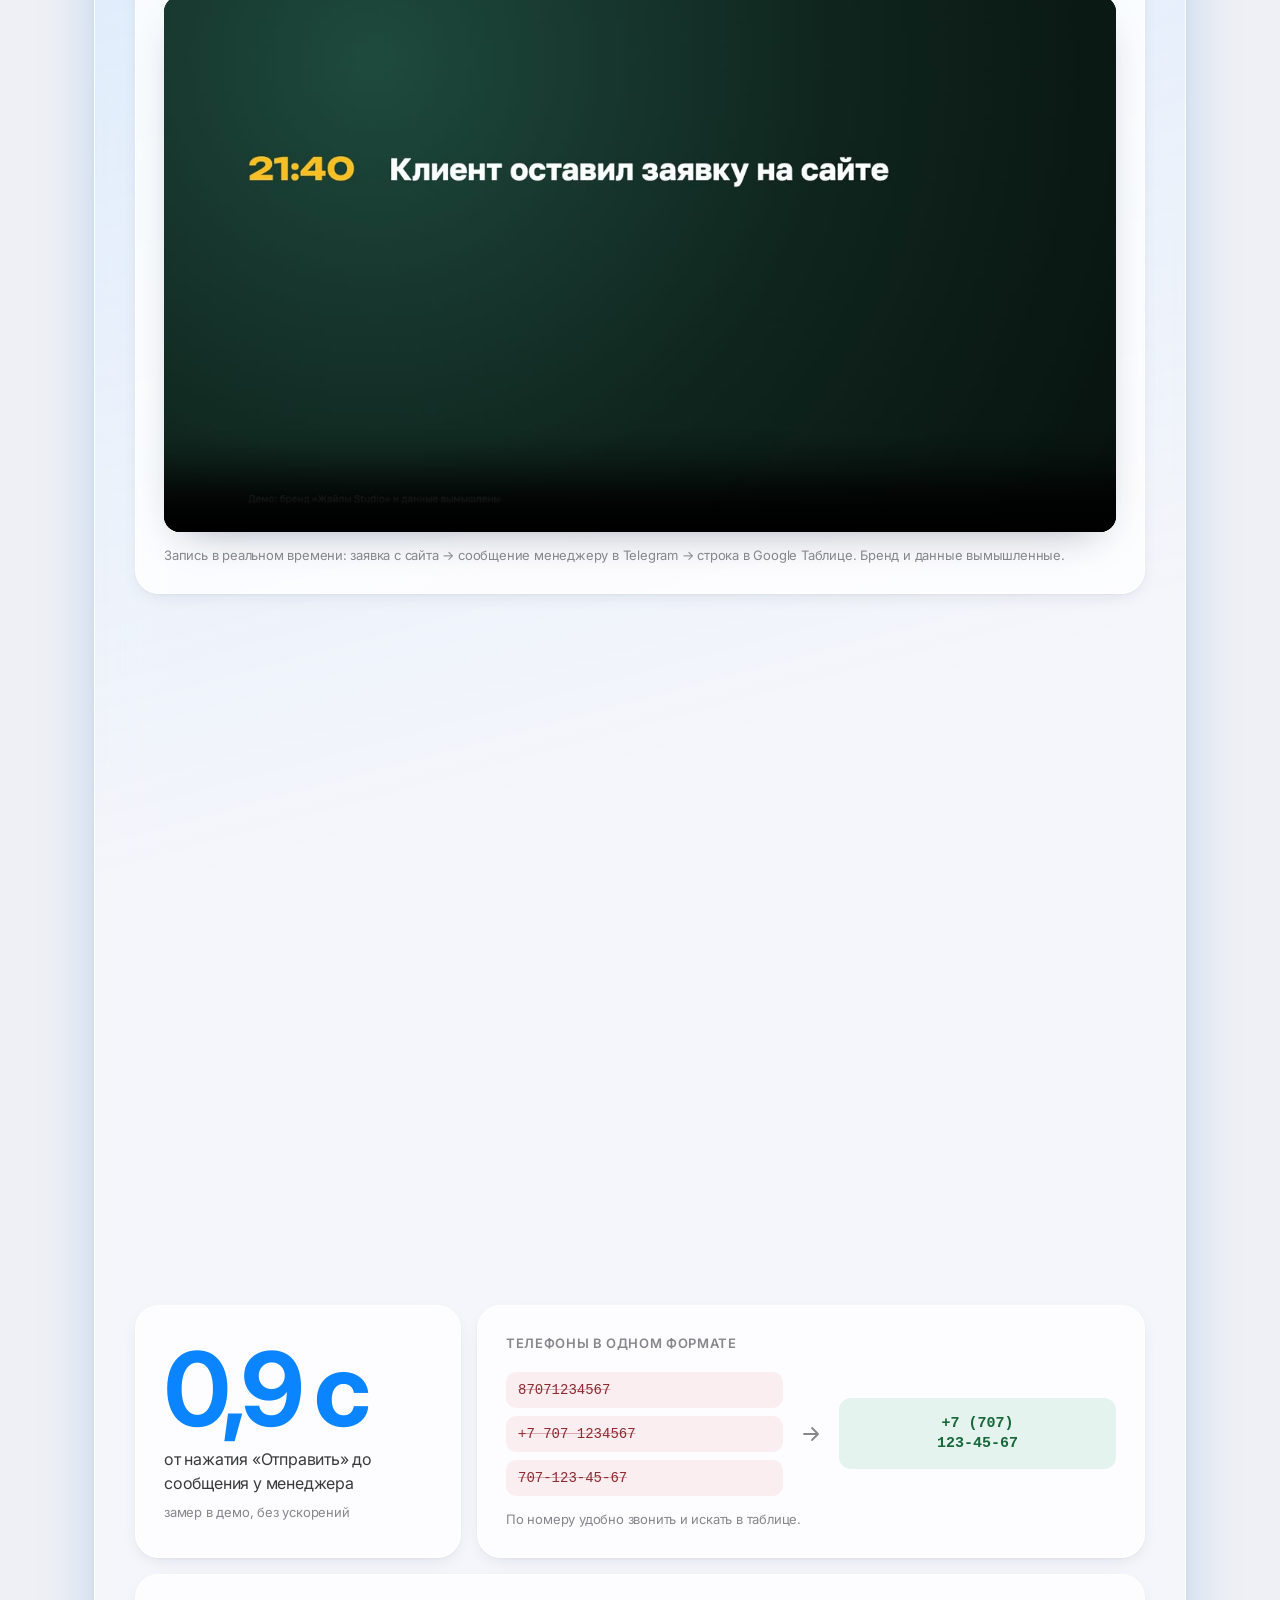
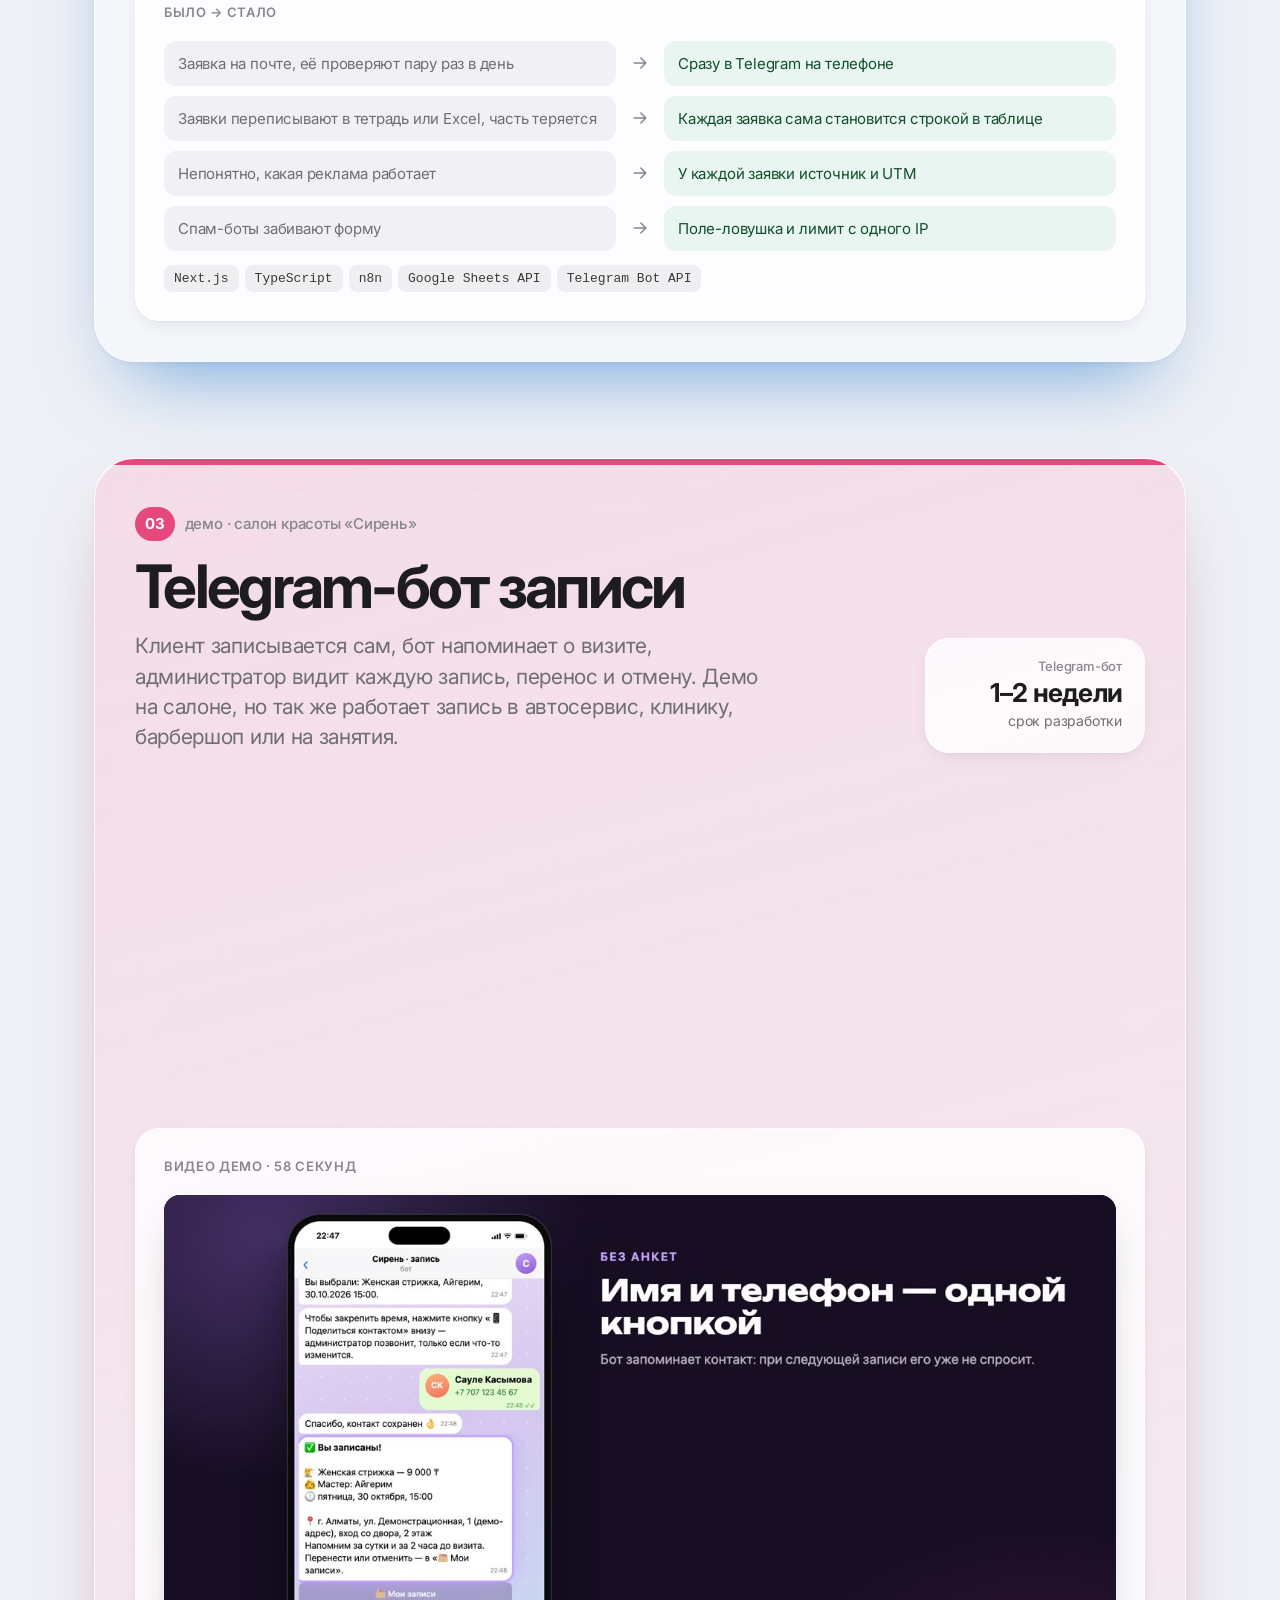
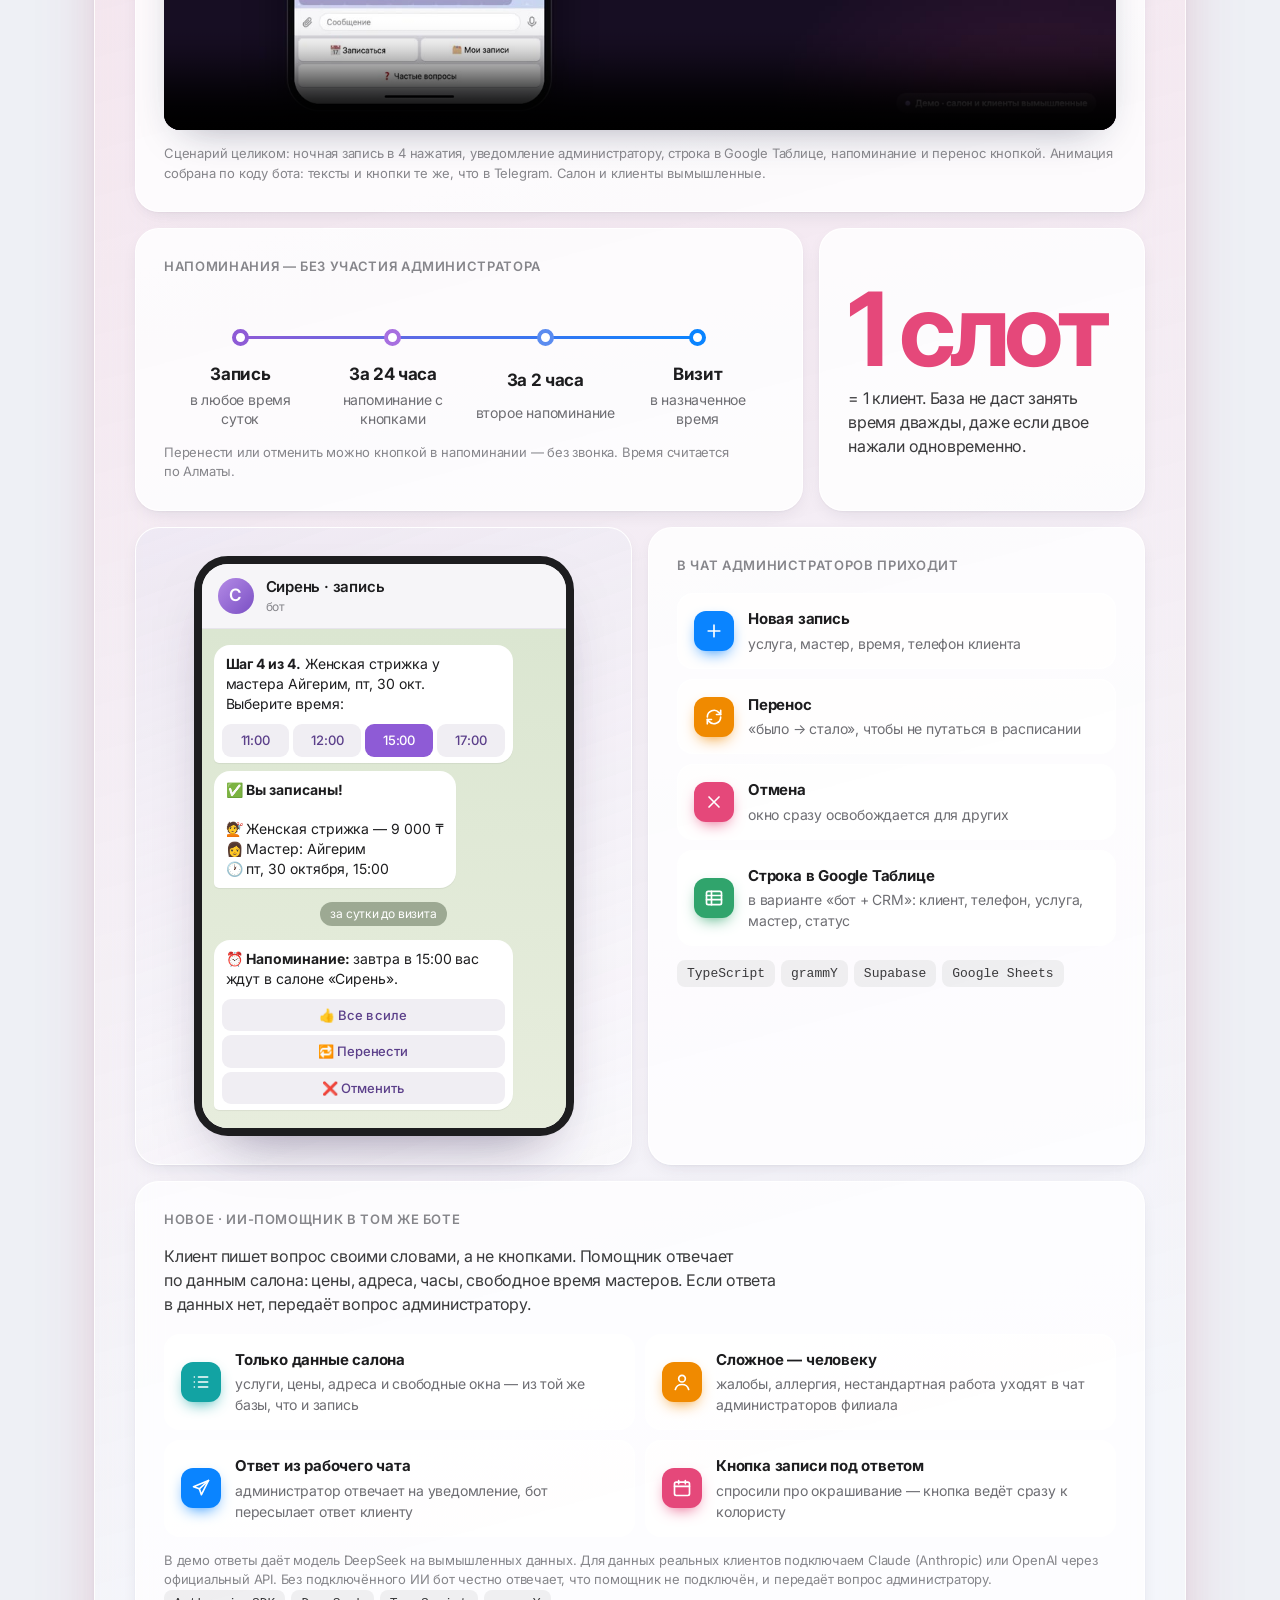
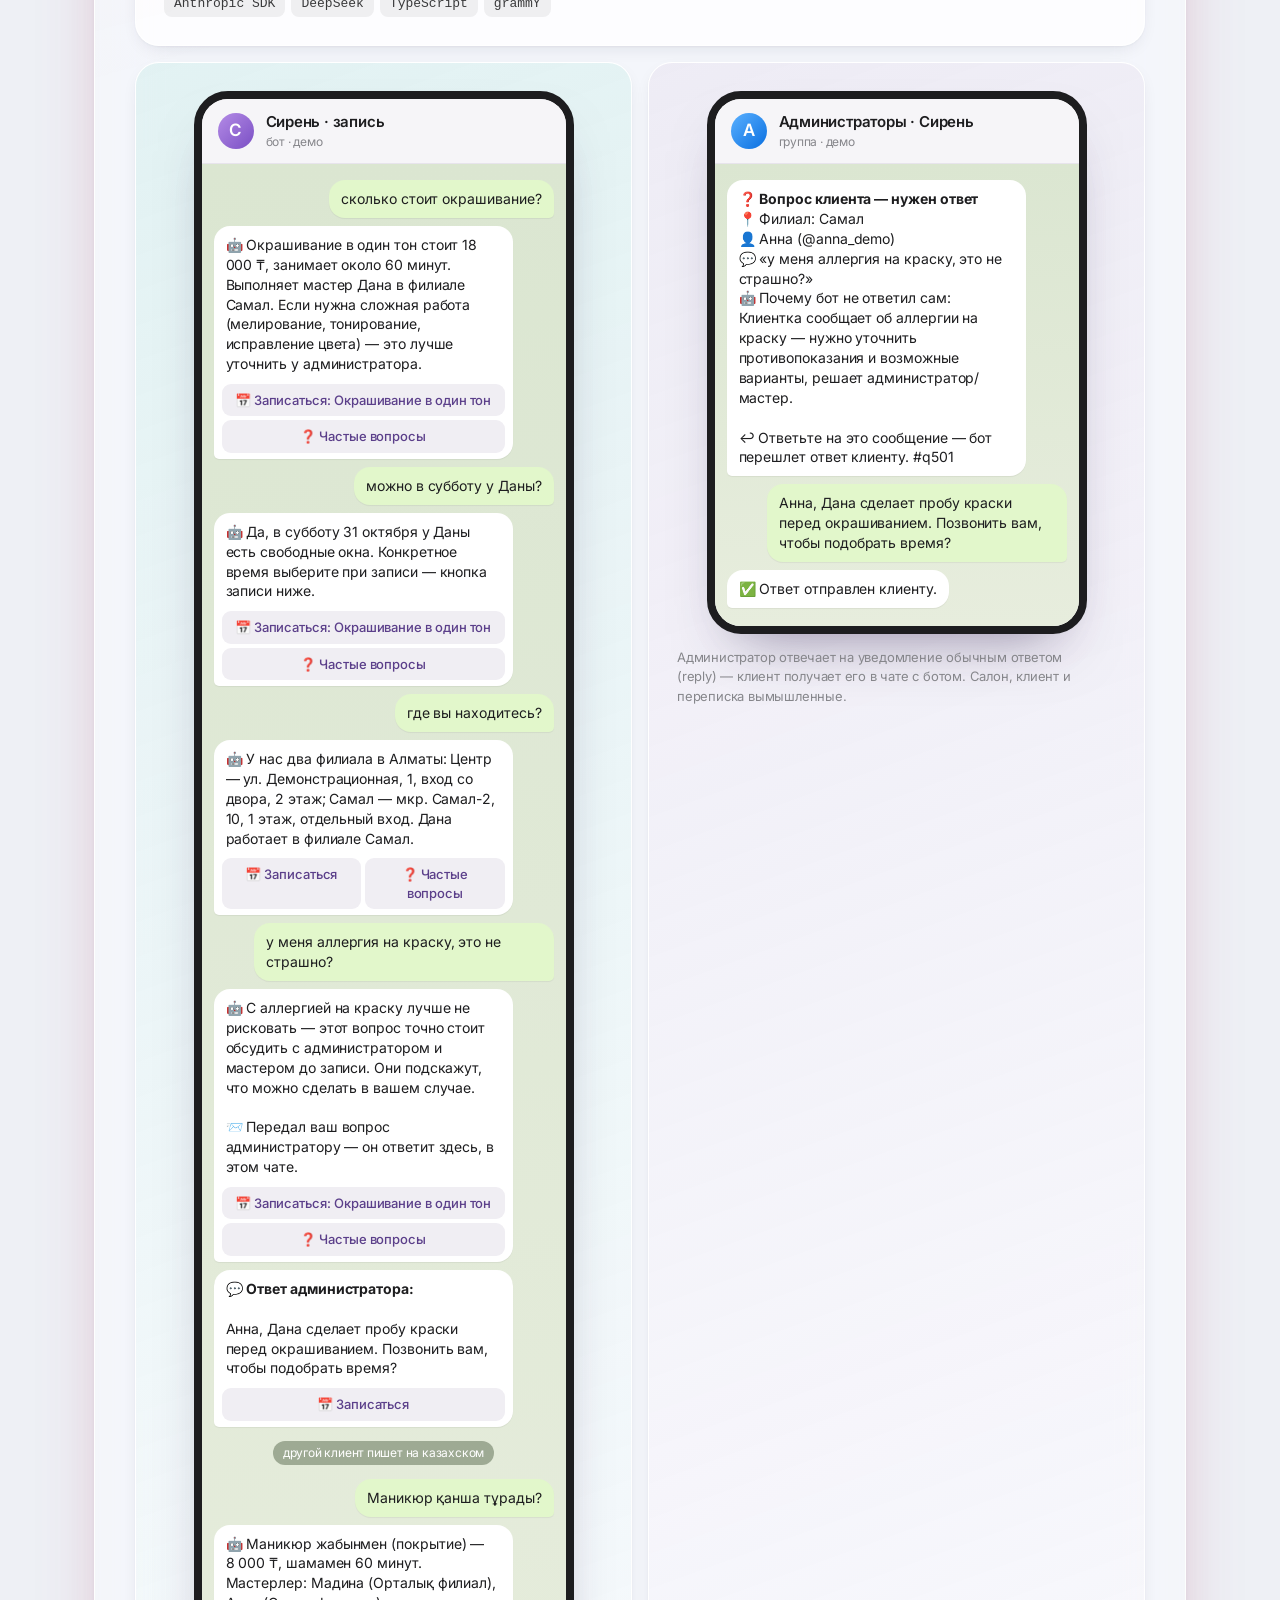
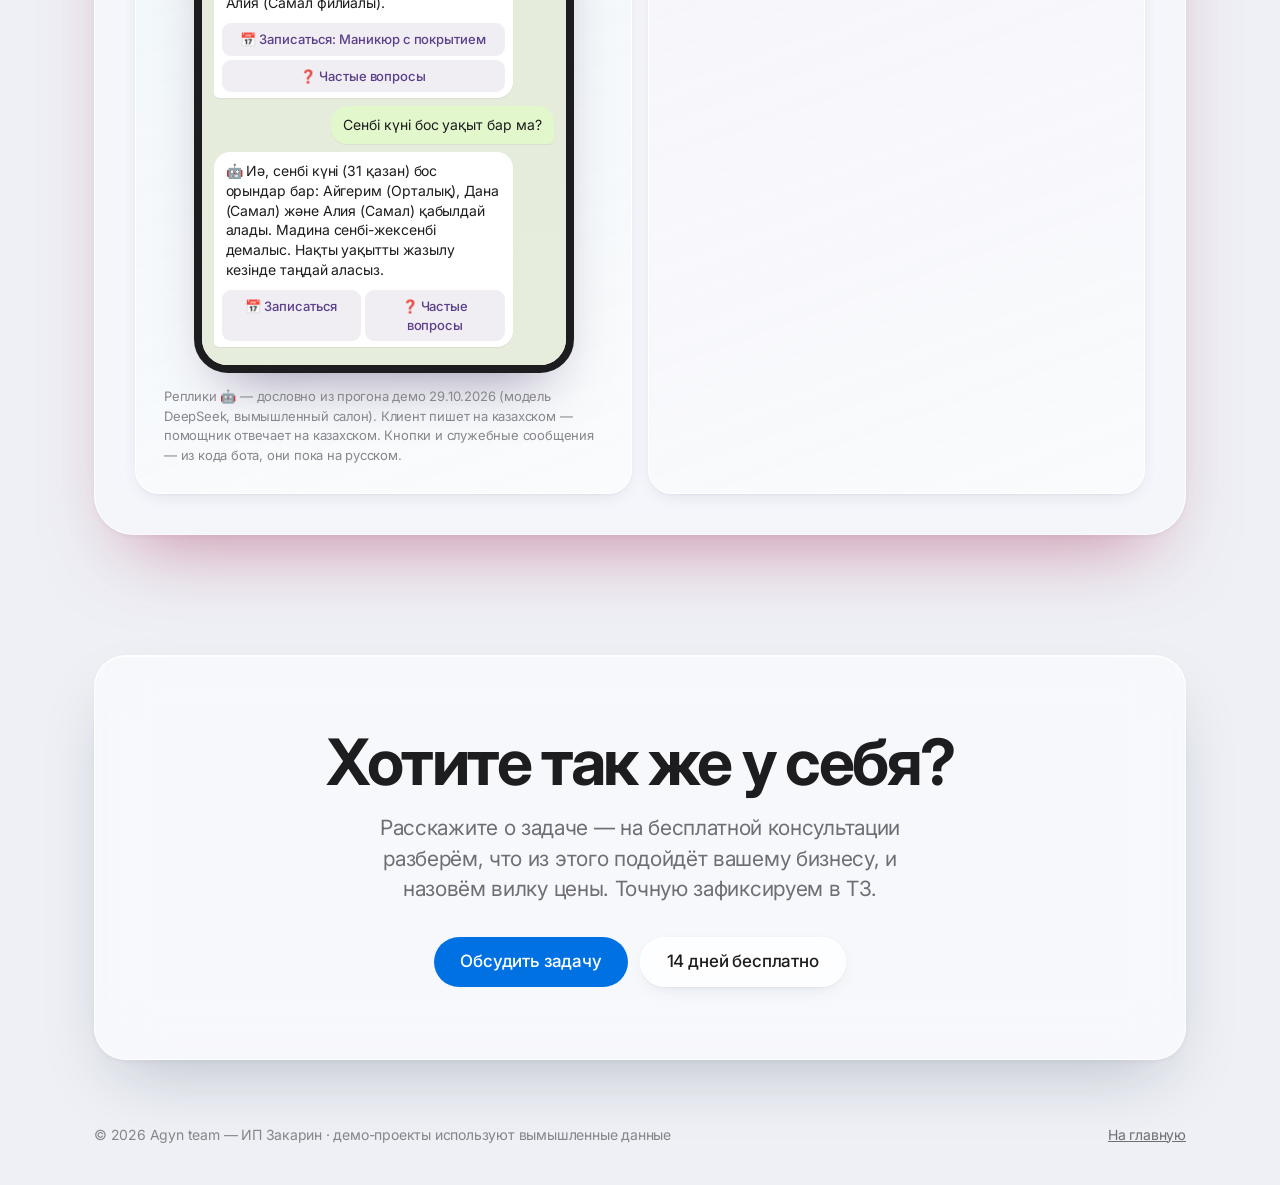
==== commit 25b193d5: "Страница для клиентов маркетологов, пример плана, НДС 16% и общее меню - agency.html: заявки с рекла" ====
--- a/projects.html
+++ b/projects.html
@@ -45,12 +45,14 @@
 
   <header class="nav">
     <a class="nav__logo" href="index.html">Agyn<span>.team</span></a>
-    <nav class="nav__links" aria-label="Разделы">
-      <a class="nav__keep" href="projects.html" aria-current="page">Проекты</a>
-      <a href="index.html#start">Как начать</a>
-      <a href="index.html#faq">Вопросы</a>
+    <nav class="nav__links" id="nav-links" aria-label="Страницы сайта">
+      <a href="index.html">Главная</a>
+      <a href="projects.html" aria-current="page">Проекты</a>
+      <a href="plan.html">Пример плана</a>
+      <a href="agency.html">Маркетологам</a>
     </nav>
     <a class="btn btn--sm" href="index.html#contacts">Консультация</a>
+    <button class="nav__toggle" type="button" aria-expanded="false" aria-controls="nav-links" aria-label="Меню"><svg viewBox="0 0 24 24" aria-hidden="true"><path d="M4 7h16M4 12h16M4 17h16"/></svg></button>
   </header>
 
   <main id="main">
@@ -121,7 +123,7 @@
             <li class="tile"><span class="ic-badge c-blue"><svg class="ic"><use href="#i-user"/></svg></span><b>Клиент</b><span>из базы, реквизиты подставятся сами</span></li>
             <li class="tile"><span class="ic-badge c-green"><svg class="ic"><use href="#i-list"/></svg></span><b>Позиции</b><span>из каталога: тираж, бумага, ламинация</span></li>
             <li class="tile"><span class="ic-badge c-orange"><svg class="ic"><use href="#i-percent"/></svg></span><b>Скидка</b><span>за объём — по правилам прайса</span></li>
-            <li class="tile"><span class="ic-badge c-pink"><svg class="ic"><use href="#i-receipt"/></svg></span><b>НДС 12%</b><span>включается галочкой</span></li>
+            <li class="tile"><span class="ic-badge c-pink"><svg class="ic"><use href="#i-receipt"/></svg></span><b>НДС 16%</b><span>включается галочкой</span></li>
             <li class="tile"><span class="ic-badge c-purple"><svg class="ic"><use href="#i-doc"/></svg></span><b>PDF</b><span>с номером, сроком и суммой прописью</span></li>
           </ol>
         </div>
@@ -137,11 +139,11 @@
         <div class="cell cell--4 glass glass--sm reveal">
           <p class="cell__title">Как считается КП · пример из демо</p>
           <div class="wf grow">
-            <div class="wf__row"><span>Подытог</span><div class="wf__track"><i style="--l:0;--w:93.7"></i></div><b>42 500</b></div>
-            <div class="wf__row wf__row--neg"><span>Скидка за объём</span><div class="wf__track"><i style="--l:89.3;--w:4.4"></i></div><b>−2 000</b></div>
-            <div class="wf__row"><span>Без НДС</span><div class="wf__track"><i style="--l:0;--w:89.3"></i></div><b>40 500</b></div>
-            <div class="wf__row wf__row--add"><span>НДС 12%</span><div class="wf__track"><i style="--l:89.3;--w:10.7"></i></div><b>+4 860</b></div>
-            <div class="wf__row wf__row--total"><span>Итого с НДС</span><div class="wf__track"><i style="--l:0;--w:100"></i></div><b>45 360 ₸</b></div>
+            <div class="wf__row"><span>Подытог</span><div class="wf__track"><i style="--l:0;--w:90.5"></i></div><b>42 500</b></div>
+            <div class="wf__row wf__row--neg"><span>Скидка за объём</span><div class="wf__track"><i style="--l:86.2;--w:4.3"></i></div><b>−2 000</b></div>
+            <div class="wf__row"><span>Без НДС</span><div class="wf__track"><i style="--l:0;--w:86.2"></i></div><b>40 500</b></div>
+            <div class="wf__row wf__row--add"><span>НДС 16%</span><div class="wf__track"><i style="--l:86.2;--w:13.8"></i></div><b>+6 480</b></div>
+            <div class="wf__row wf__row--total"><span>Итого с НДС</span><div class="wf__track"><i style="--l:0;--w:100"></i></div><b>46 980 ₸</b></div>
           </div>
           <p class="cell__foot">Визитки 1 000 шт и баннер 9 м². Расчёт покрыт тестами: округление, минимальный заказ, скидки, НДС.</p>
         </div>
@@ -160,11 +162,11 @@
         <div class="cell cell--6 reveal" style="padding:0">
           <div class="shots">
             <figure class="shot glass glass--sm">
-              <a href="assets/kp-builder.jpg" target="_blank" rel="noopener"><img src="assets/kp-builder.jpg" width="1800" height="1126" alt="Экран «Новое КП»: выбран клиент, добавлены визитки и баннер, справа превью предложения с итогом 45 360 ₸" loading="lazy"></a>
+              <a href="assets/kp-builder.jpg" target="_blank" rel="noopener"><img src="assets/kp-builder.jpg" width="1800" height="1126" alt="Экран «Новое КП»: выбран клиент, добавлены визитки и баннер, справа превью предложения с итогом 46 980 ₸" loading="lazy"></a>
               <figcaption>Экран «Новое КП»: документ виден ещё до сохранения</figcaption>
             </figure>
             <figure class="shot shot--paper glass glass--sm">
-              <a href="assets/kp-pdf.jpg" target="_blank" rel="noopener"><img src="assets/kp-pdf.jpg" width="1000" height="1414" alt="PDF коммерческого предложения КП-2026-0001" loading="lazy"></a>
+              <a href="assets/kp-pdf.jpg" target="_blank" rel="noopener"><img src="assets/kp-pdf.jpg" width="1000" height="1414" alt="PDF коммерческого предложения КП-2026-0005" loading="lazy"></a>
               <figcaption>PDF для клиента</figcaption>
             </figure>
           </div>
@@ -354,7 +356,7 @@
 
         <div id="bot-ai" class="cell cell--6 glass glass--sm reveal">
           <p class="cell__title">Новое · ИИ-помощник в том же боте</p>
-          <p class="cell__lead">Клиент пишет вопрос своими словами, а не кнопками. Помощник отвечает по&nbsp;данным салона: цены, адреса, часы, свободное время мастеров. Чего в&nbsp;данных нет, он не&nbsp;выдумывает, а&nbsp;передаёт вопрос администратору.</p>
+          <p class="cell__lead">Клиент пишет вопрос своими словами, а не кнопками. Помощник отвечает по&nbsp;данным салона: цены, адреса, часы, свободное время мастеров. Если ответа в&nbsp;данных нет, передаёт вопрос администратору.</p>
           <ul class="notes notes--2">
             <li class="tile"><span class="ic-badge c-teal"><svg class="ic"><use href="#i-list"/></svg></span><b>Только данные салона</b><small>услуги, цены, адреса и свободные окна — из той же базы, что и запись</small></li>
             <li class="tile"><span class="ic-badge c-orange"><svg class="ic"><use href="#i-user"/></svg></span><b>Сложное — человеку</b><small>жалобы, аллергия, нестандартная работа уходят в чат администраторов филиала</small></li>
@@ -431,7 +433,7 @@
   </main>
 
   <footer class="footer wrap">
-    <span>© <span data-year>2026</span> Agyn team · демо-проекты используют вымышленные данные</span>
+    <span>© <span data-year>2026</span> Agyn team — ИП Закарин · демо-проекты используют вымышленные данные</span>
     <a href="index.html">На главную</a>
   </footer>
 
--- a/styles.css
+++ b/styles.css
@@ -104,6 +104,8 @@
 .nav__links a { padding: 9px 14px; border-radius: 999px; text-decoration: none; font-size: 15px; color: var(--ink-2); transition: background-color .2s; }
 .nav__links a:hover { background: rgba(29, 29, 31, .06); }
 .nav__links a[aria-current="page"] { background: rgba(29, 29, 31, .08); color: var(--ink); font-weight: 500; }
+.nav__toggle { display: none; place-items: center; width: 40px; height: 40px; margin-left: 4px; border: 0; border-radius: 999px; background: rgba(29, 29, 31, .06); color: var(--ink); cursor: pointer; -webkit-tap-highlight-color: transparent; }
+.nav__toggle svg { width: 20px; height: 20px; fill: none; stroke: currentColor; stroke-width: 1.8; stroke-linecap: round; }
 
 /* Buttons */
 .btn {
@@ -226,13 +228,18 @@
 
 /* About */
 .about { padding: 40px; display: grid; grid-template-columns: 160px 1fr; gap: 40px; align-items: center; max-width: 880px; margin-inline: auto; }
-.about__photo { width: 160px; height: 160px; border-radius: 50%; object-fit: cover; display: grid; place-items: center; font: 700 64px/1 var(--display); color: #fff; background: linear-gradient(135deg, #0a84ff, #8e5bd6); box-shadow: var(--shadow-sm); }
+.about__photo { width: 160px; height: 160px; border-radius: 50%; object-fit: cover; display: grid; place-items: center; font: 700 64px/1 var(--display); color: #fff; background: linear-gradient(135deg, #0a84ff, #8e5bd6); box-shadow: 0 0 0 1px var(--hair), var(--shadow-sm); }
 .about h3 { font-size: clamp(26px, 3vw, 32px); letter-spacing: -0.03em; }
 .about__role { margin-top: 4px; color: var(--muted); }
 .about__body > p + p { margin-top: 14px; color: var(--ink-2); }
 .about__facts { display: grid; gap: 8px; margin-top: 22px; padding-top: 18px; border-top: 1px solid var(--hair); }
 .about__facts li { display: flex; gap: 10px; align-items: center; font-size: 16px; }
 .about__facts .ic { width: 18px; height: 18px; color: var(--green); }
+.team { display: grid; grid-template-columns: 1fr 1fr; gap: 16px; max-width: 880px; margin: 16px auto 0; }
+.team__card { display: flex; gap: 20px; align-items: center; padding: 22px 24px; }
+.team__photo { width: 88px; height: 88px; border-radius: 50%; object-fit: cover; flex: none; box-shadow: 0 0 0 1px var(--hair), var(--shadow-sm); }
+.team h3 { font-size: 21px; letter-spacing: -0.02em; }
+.team__text { margin-top: 10px; font-size: 15px; color: var(--ink-2); }
 
 /* Placeholders to fill before publishing (see README) */
 [data-todo] { outline: 2px dashed #f08a00; outline-offset: 3px; border-radius: 4px; }
@@ -259,8 +266,12 @@
 .faq summary { list-style: none; cursor: pointer; padding: 22px 0; display: flex; justify-content: space-between; gap: 16px; font-weight: 600; font-size: 18px; letter-spacing: -0.02em; }
 .faq summary::-webkit-details-marker { display: none; }
 .faq summary::after { content: "+"; font-weight: 400; font-size: 26px; line-height: .8; color: var(--muted); transition: transform .3s var(--spring); }
-.faq details[open] summary::after { transform: rotate(45deg); }
+.faq details[open] > summary::after { transform: rotate(45deg); }
 .faq details p { padding-bottom: 24px; color: var(--ink-2); max-width: 680px; }
+.faq .faq__more { padding: 0; }
+.faq__more > summary { justify-content: center; padding: 14px 0; font-size: 16px; color: var(--blue); }
+.faq__more > summary::after { color: var(--blue); }
+.faq__rest { display: grid; gap: 12px; }
 
 /* Final CTA */
 .final { padding: 72px 40px; text-align: center; position: relative; overflow: hidden; }
@@ -280,6 +291,48 @@
 .page-hero h1 { font-size: clamp(48px, 8vw, 96px); line-height: 1; letter-spacing: -0.05em; }
 .page-hero .lead { max-width: 700px; margin-inline: auto; }
 .jump { display: flex; flex-wrap: wrap; justify-content: center; gap: 8px; margin-top: 30px; }
+
+/* Plan example */
+.page-hero .plan-title { margin-top: 28px; font-size: clamp(40px, 7vw, 80px); }
+.section--tight { padding-top: 56px; }
+.plan { max-width: 820px; margin-inline: auto; padding: 48px; }
+.plan__meta { display: grid; grid-template-columns: repeat(3, minmax(0, 1fr)); gap: 16px 28px; margin: 0; padding-bottom: 28px; border-bottom: 1px solid var(--hair); }
+.plan__meta dt { font-size: 13px; font-weight: 600; text-transform: uppercase; letter-spacing: .05em; color: var(--faint); }
+.plan__meta dd { margin: 4px 0 0; font-size: 16px; color: var(--ink-2); }
+.plan__sec { padding-block: 28px; border-bottom: 1px solid var(--hair); }
+.plan__sec h2 { font-size: 24px; letter-spacing: -0.025em; line-height: 1.2; }
+.plan__sec > p:not(.plan__hint) { margin-top: 14px; color: var(--ink-2); }
+.plan__hint { margin-top: 4px; font-size: 15px; color: var(--faint); }
+.plan__list { display: grid; gap: 10px; margin-top: 16px; }
+.plan__list > li { position: relative; padding-left: 20px; color: var(--ink-2); }
+.plan__list > li::before { content: ""; position: absolute; left: 4px; top: .65em; width: 6px; height: 6px; border-radius: 50%; background: var(--faint); }
+.plan__list--warn > li, .plan__list--ok > li { display: flex; gap: 10px; padding-left: 0; }
+.plan__list--warn > li::before, .plan__list--ok > li::before { display: none; }
+.plan__list .ic { width: 20px; height: 20px; margin-top: 2px; }
+.plan__list--warn .ic { color: var(--orange); }
+.plan__list--ok .ic { color: var(--green); }
+.plan__stages { display: grid; gap: 12px; margin-top: 18px; }
+.plan__stages li { padding: 18px 20px; display: grid; gap: 6px; }
+.plan__stages b { font-size: 17px; letter-spacing: -0.02em; }
+.plan__stages span { font-size: 15px; color: var(--ink-2); line-height: 1.5; }
+.plan__stages small { justify-self: start; margin-top: 4px; font-size: 13px; font-weight: 600; color: var(--blue); background: rgba(0, 113, 227, .08); padding: 4px 10px; border-radius: 999px; }
+.plan__stages .tile--later { background: transparent; border: 1.5px dashed rgba(29, 29, 31, .16); }
+.plan__keep { font-size: 15px; }
+.plan__price { display: grid; grid-template-columns: 1fr 1fr; gap: 12px; margin-top: 18px; }
+.plan__price > div { padding: 18px 20px; border-radius: var(--r-sm); background: var(--tile); border: 1px solid rgba(255, 255, 255, .95); display: grid; gap: 2px; align-content: start; }
+.plan__price span { font-size: 13px; font-weight: 600; color: var(--faint); }
+.plan__price b { font: 700 26px/1.15 var(--display); letter-spacing: -0.03em; }
+.plan__price small { font-size: 14px; color: var(--muted); }
+.plan__price .plan__price-fork { background: transparent; border: 1.5px dashed rgba(29, 29, 31, .16); }
+.plan__price-fork b { color: var(--muted); }
+.plan__foot { padding-top: 24px; font-size: 14px; color: var(--faint); }
+
+/* Agency clients page */
+.page-hero .agency-title { margin: 28px auto 0; max-width: 980px; font-size: clamp(38px, 6vw, 72px); line-height: 1.04; }
+.partner { padding: 40px; display: grid; grid-template-columns: 1fr auto; gap: 24px 48px; align-items: center; }
+.partner h2 { font-size: clamp(26px, 3.2vw, 36px); line-height: 1.12; letter-spacing: -0.035em; }
+.partner p:not(.eyebrow) { margin-top: 14px; color: var(--ink-2); max-width: 620px; }
+.partner__cta { display: grid; gap: 10px; }
 
 .statband { display: grid; grid-template-columns: repeat(4, 1fr); gap: 16px; margin-top: 64px; }
 .stat { padding: 24px; display: grid; gap: 6px; align-content: start; }
@@ -469,8 +522,8 @@
 .erp__note { grid-column: 1 / -1; font-size: 13px; color: var(--faint); }
 
 /* Reveal: surfaces materialise rather than just fade */
-.js .reveal { opacity: 0; transform: translateY(28px) scale(.985); filter: blur(8px); transition: opacity .9s var(--spring), transform .9s var(--spring), filter .9s var(--spring); }
-.js .reveal.is-in { opacity: 1; transform: none; filter: none; }
+.js .reveal { opacity: 0; transform: translateY(16px); transition: opacity .5s var(--spring), transform .5s var(--spring); }
+.js .reveal.is-in { opacity: 1; transform: none; }
 .js .grow i, .js .grow .bar { transform: scaleX(0); transition: transform 1.1s var(--spring) .2s; }
 .js .tiers.grow .bar { transform: scaleY(0); }
 .js .grow.is-in i { transform: none; }
@@ -499,7 +552,16 @@
   :root { --gutter: 16px; }
   body { font-size: 16px; }
   .nav { padding-left: 16px; }
-  .nav__links a:not(.nav__keep) { display: none; }
+  /* На телефоне страницы — в выпадающем меню под кнопкой */
+  .nav__toggle { display: grid; }
+  .nav__links {
+    display: none; position: absolute; top: calc(100% + 8px); left: 0; right: 0; margin: 0;
+    flex-direction: column; gap: 2px; padding: 8px; border-radius: 24px;
+    background: #fff; border: 1px solid var(--hair);
+    box-shadow: 0 20px 40px -16px rgba(20, 30, 60, .3), var(--hl);
+  }
+  .nav--open .nav__links { display: flex; }
+  .nav__links a { padding: 13px 16px; font-size: 17px; }
   .hero, .page-hero { padding-top: 112px; }
   .hero { padding-top: 96px; }
   .hero h1 { margin-top: 20px; font-size: 38px; }
@@ -516,6 +578,9 @@
   .about__facts { text-align: left; }
   .about__facts li { align-items: flex-start; }
   .about__facts .ic { margin-top: 3px; }
+  .team { grid-template-columns: 1fr; gap: 12px; }
+  .team__card { padding: 18px 20px; gap: 16px; }
+  .team__photo { width: 72px; height: 72px; }
   .float { position: relative; inset: auto; max-width: none; margin-top: 12px; }
   .pains, .trust { grid-template-columns: 1fr; }
   .pain { padding: 24px; grid-template-columns: 1fr; }
@@ -528,6 +593,13 @@
   .faq summary { font-size: 17px; }
   .final { padding: 48px 22px; }
   .final__gets { grid-template-columns: 1fr; }
+  .section--tight { padding-top: 40px; }
+  .plan { padding: 28px 20px; }
+  .plan__meta { grid-template-columns: 1fr; gap: 12px; }
+  .plan__sec h2 { font-size: 21px; }
+  .plan__price { grid-template-columns: 1fr; }
+  .page-hero .agency-title { margin-top: 20px; font-size: 34px; }
+  .partner { grid-template-columns: 1fr; padding: 28px 22px; }
   .statband { grid-template-columns: 1fr 1fr; gap: 12px; margin-top: 44px; }
   .stat { padding: 18px; }
   .stat b { font-size: 32px; }
